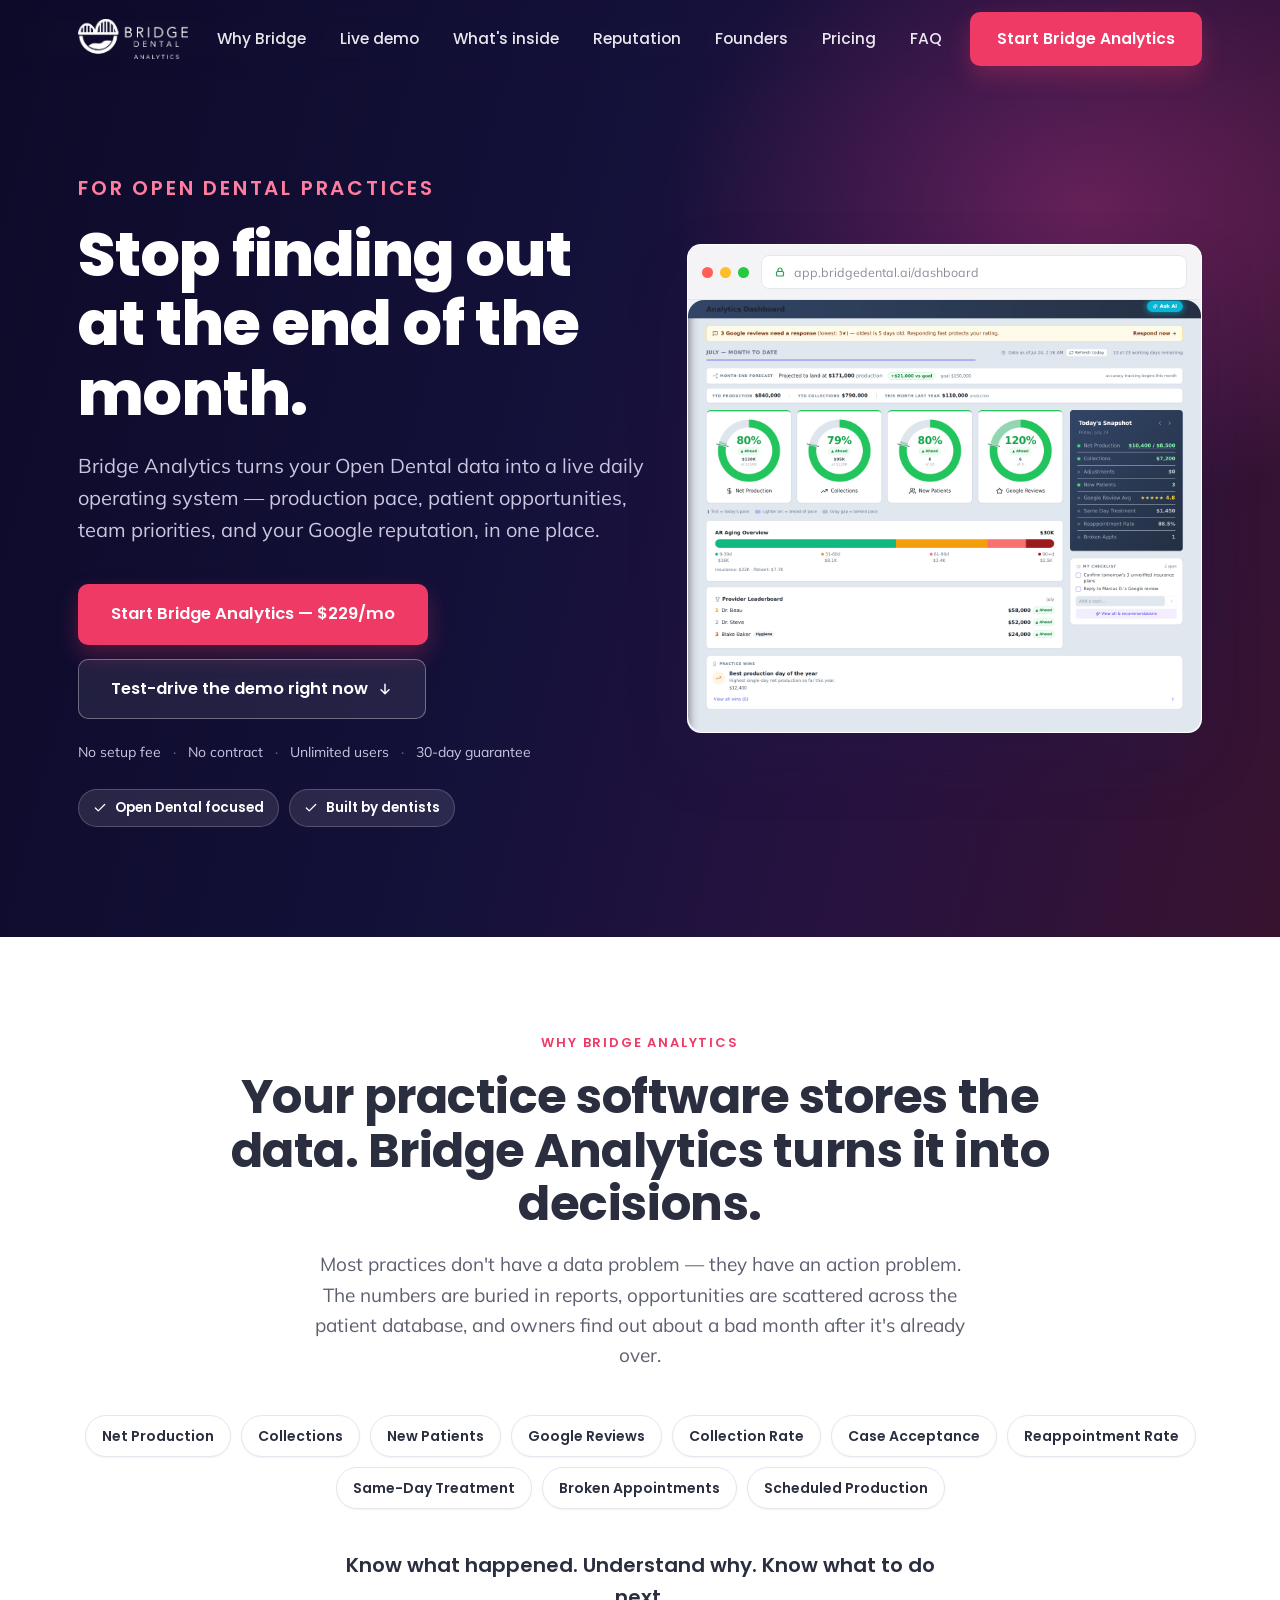
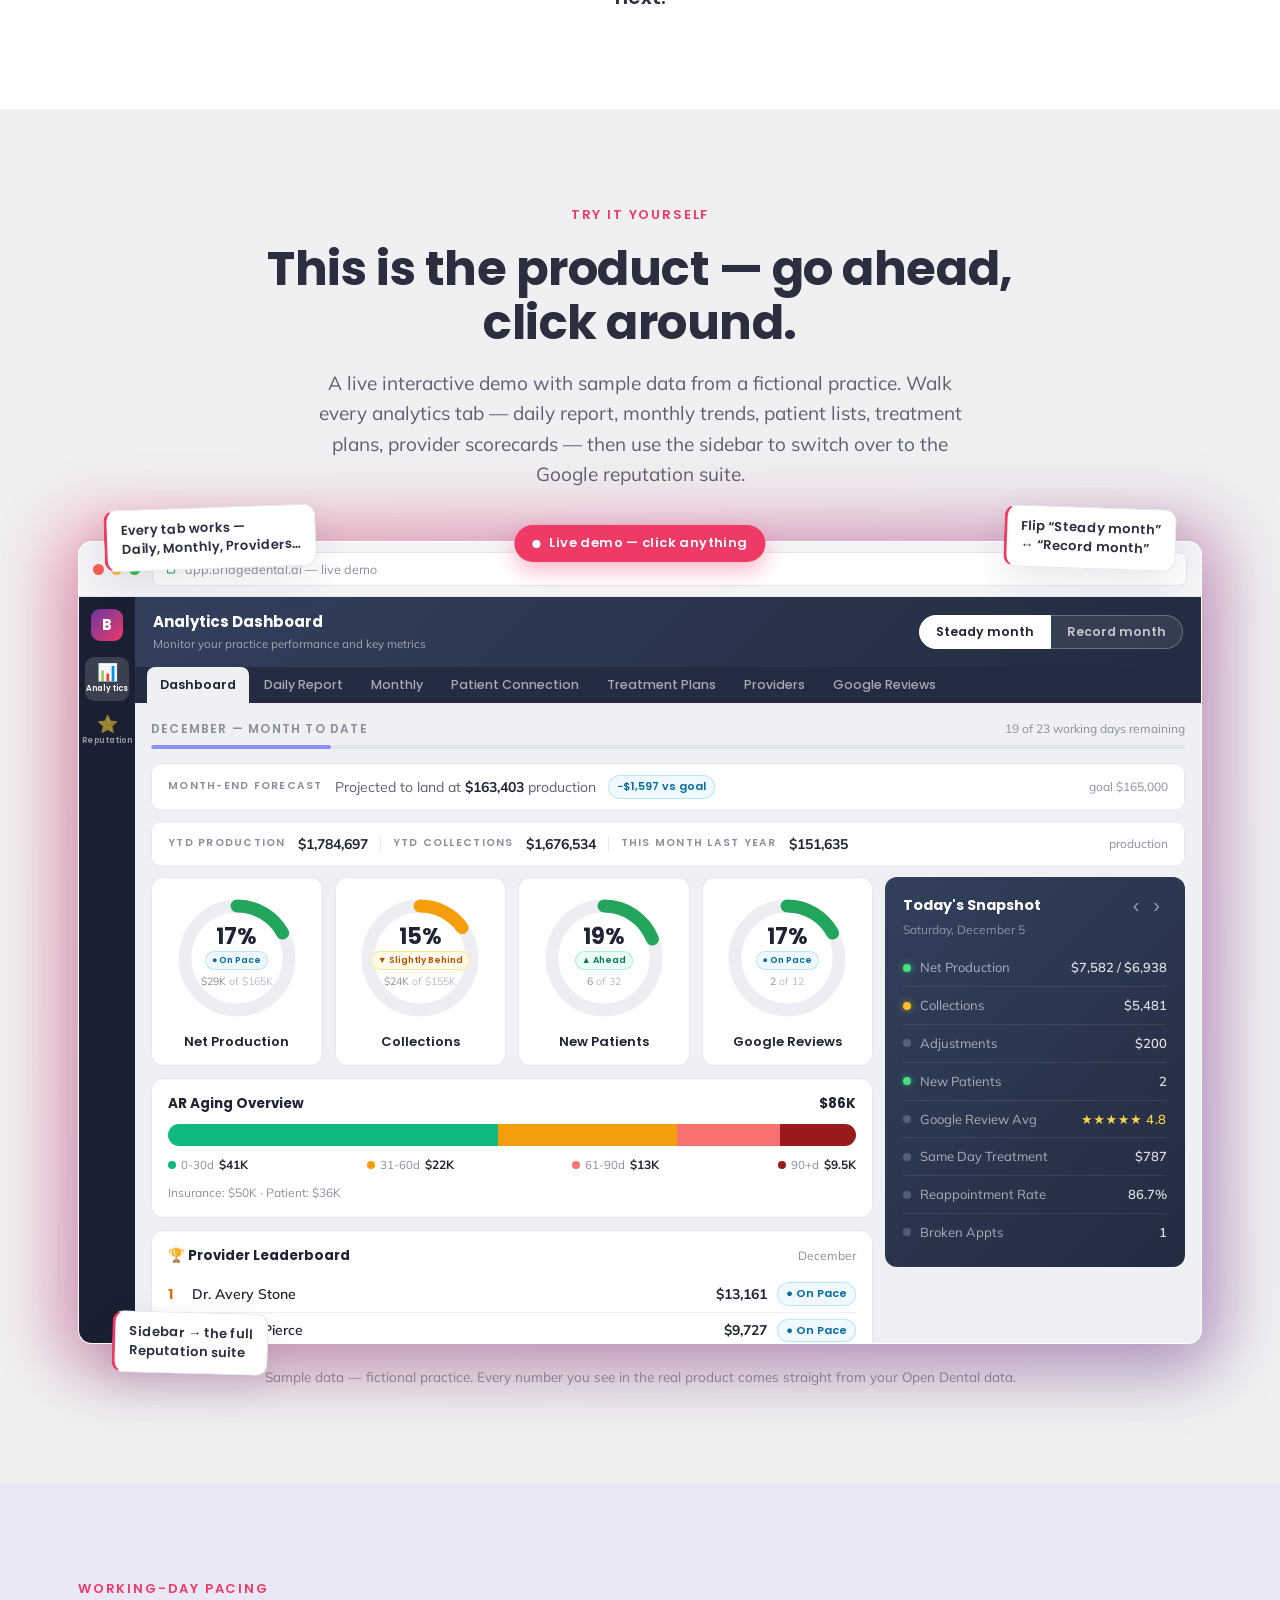
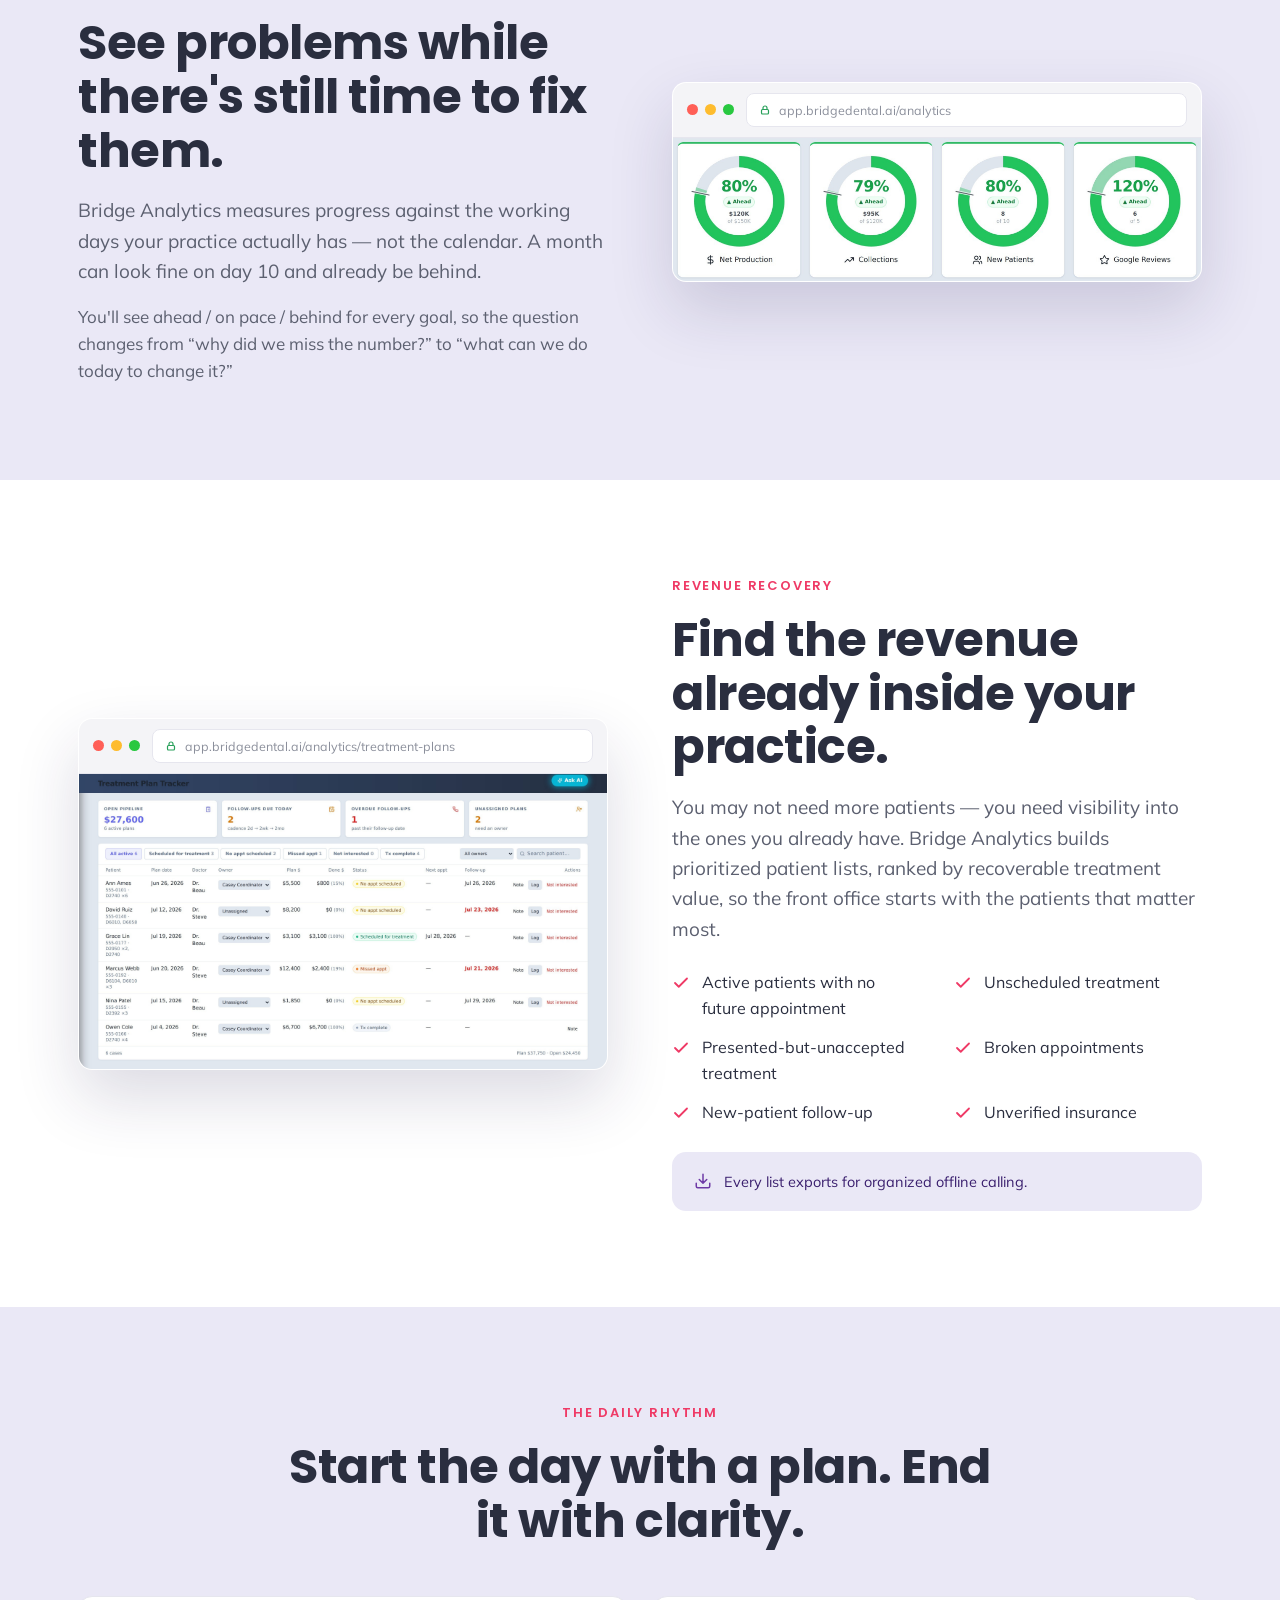
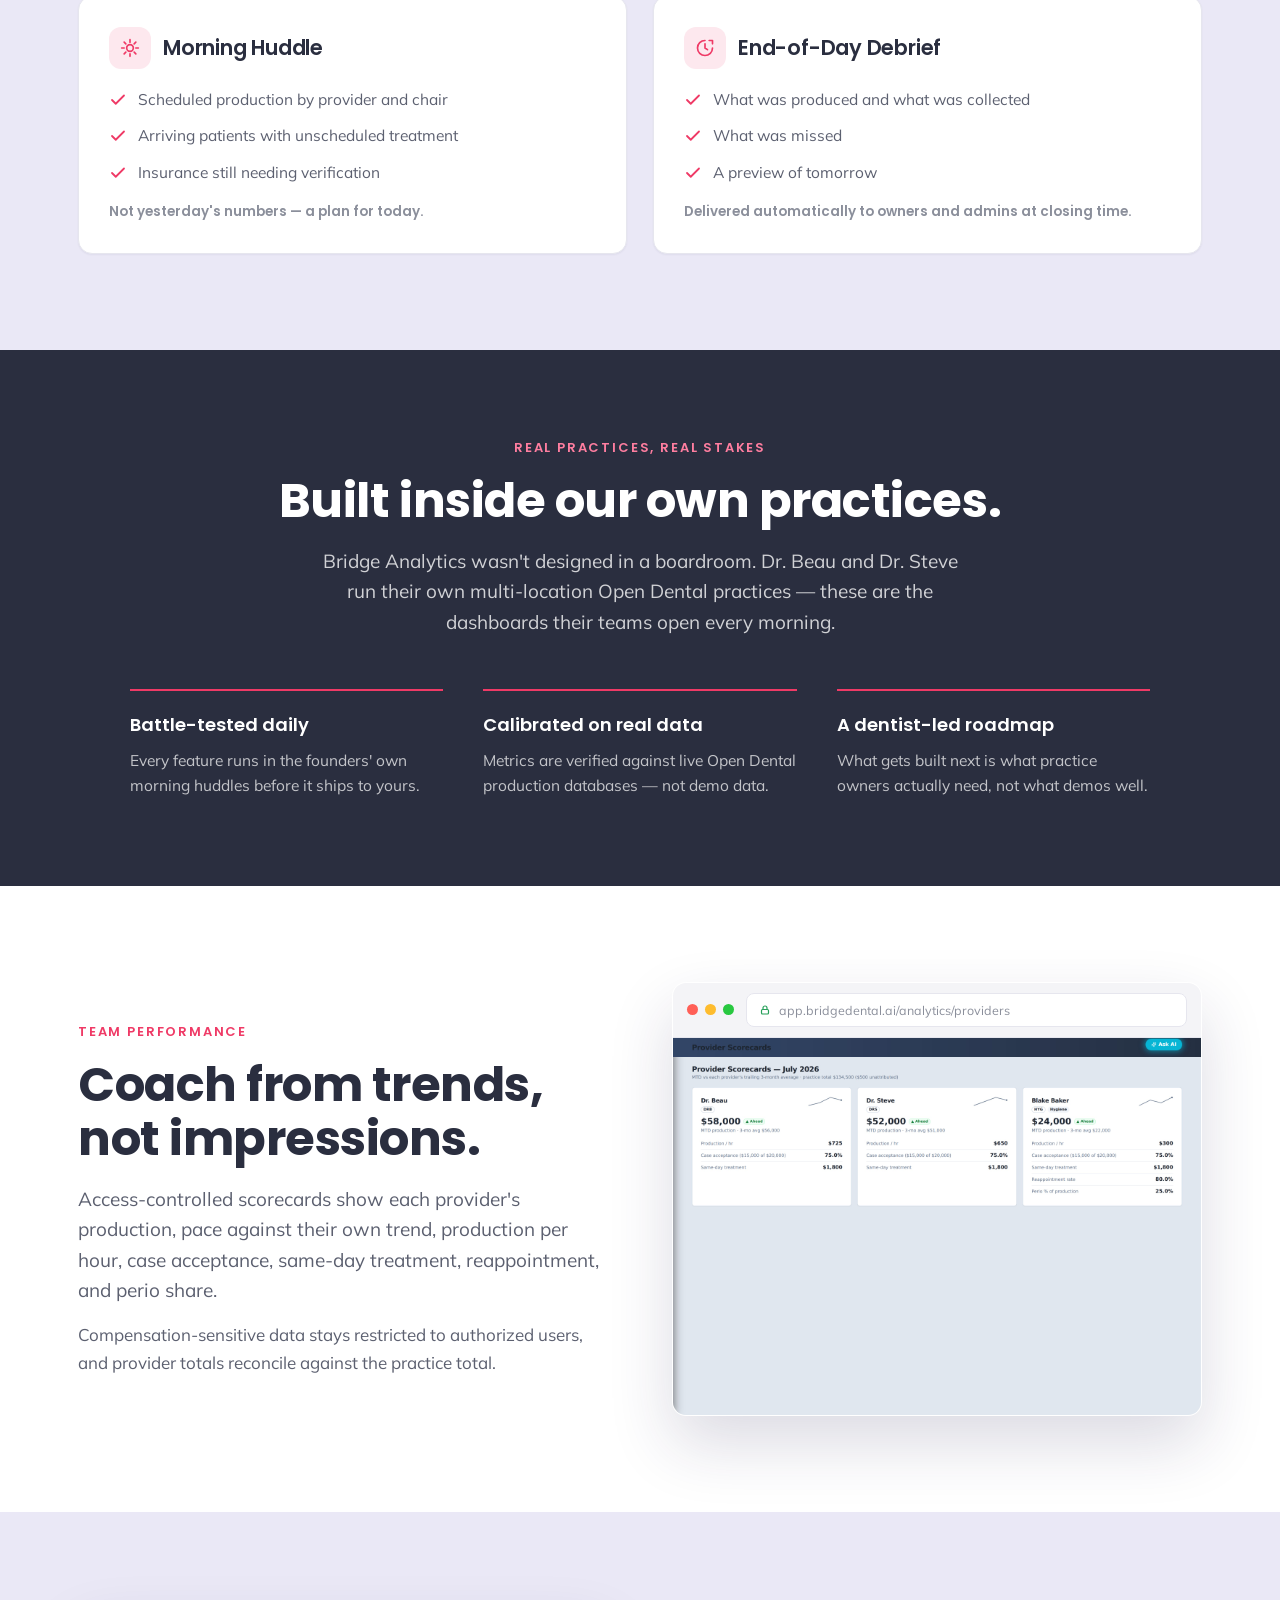
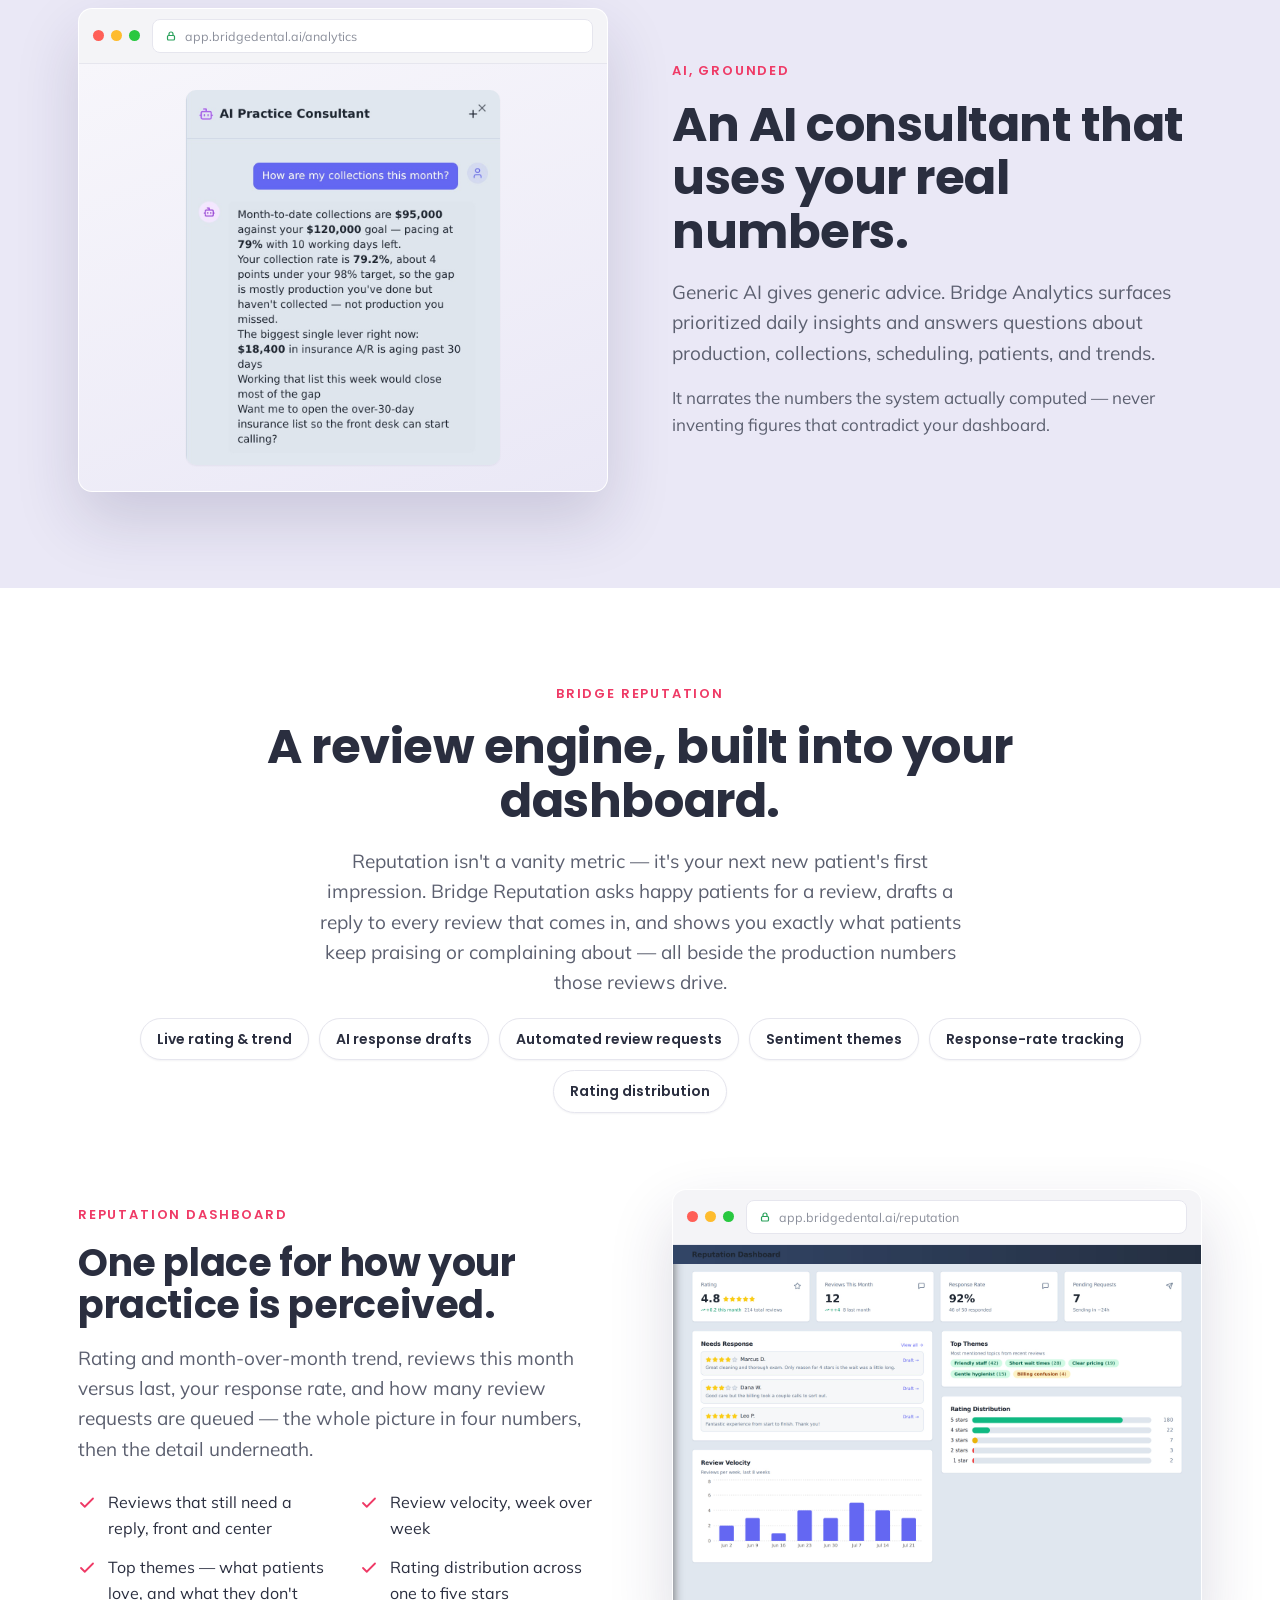
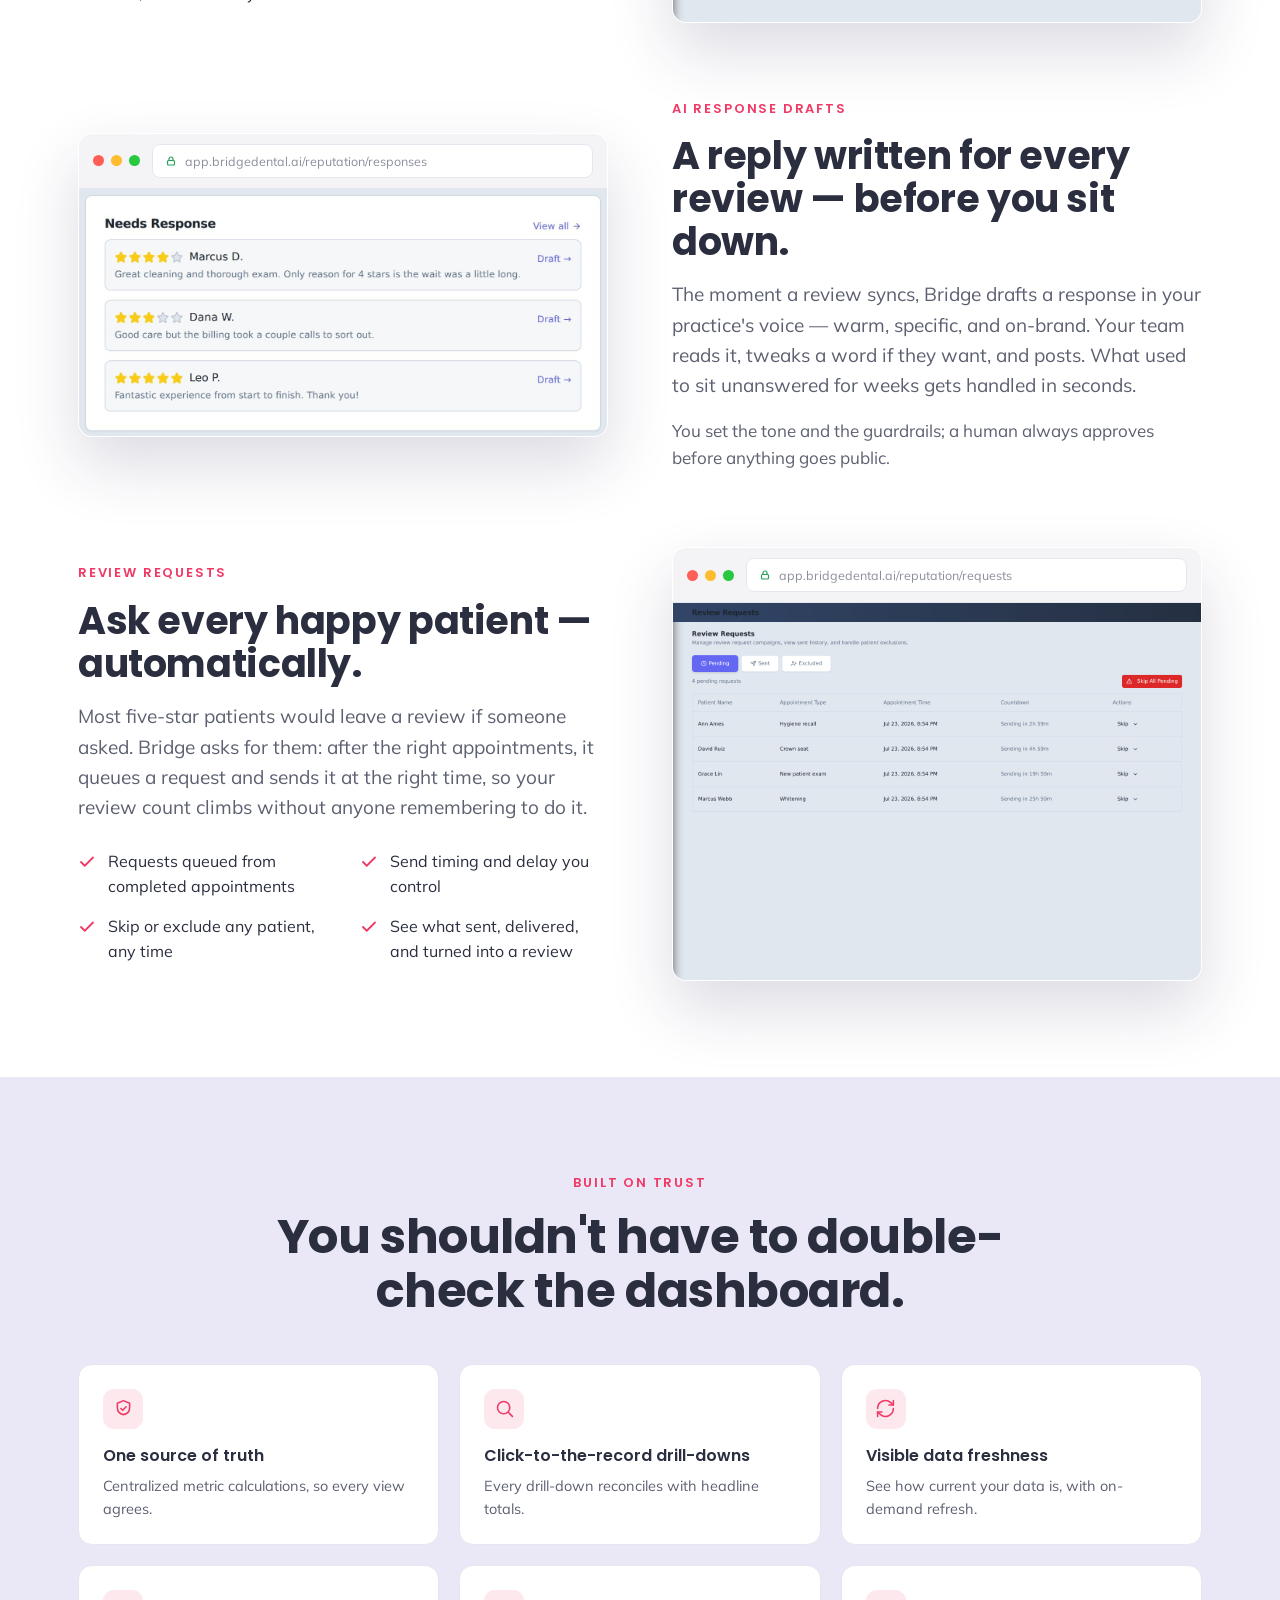
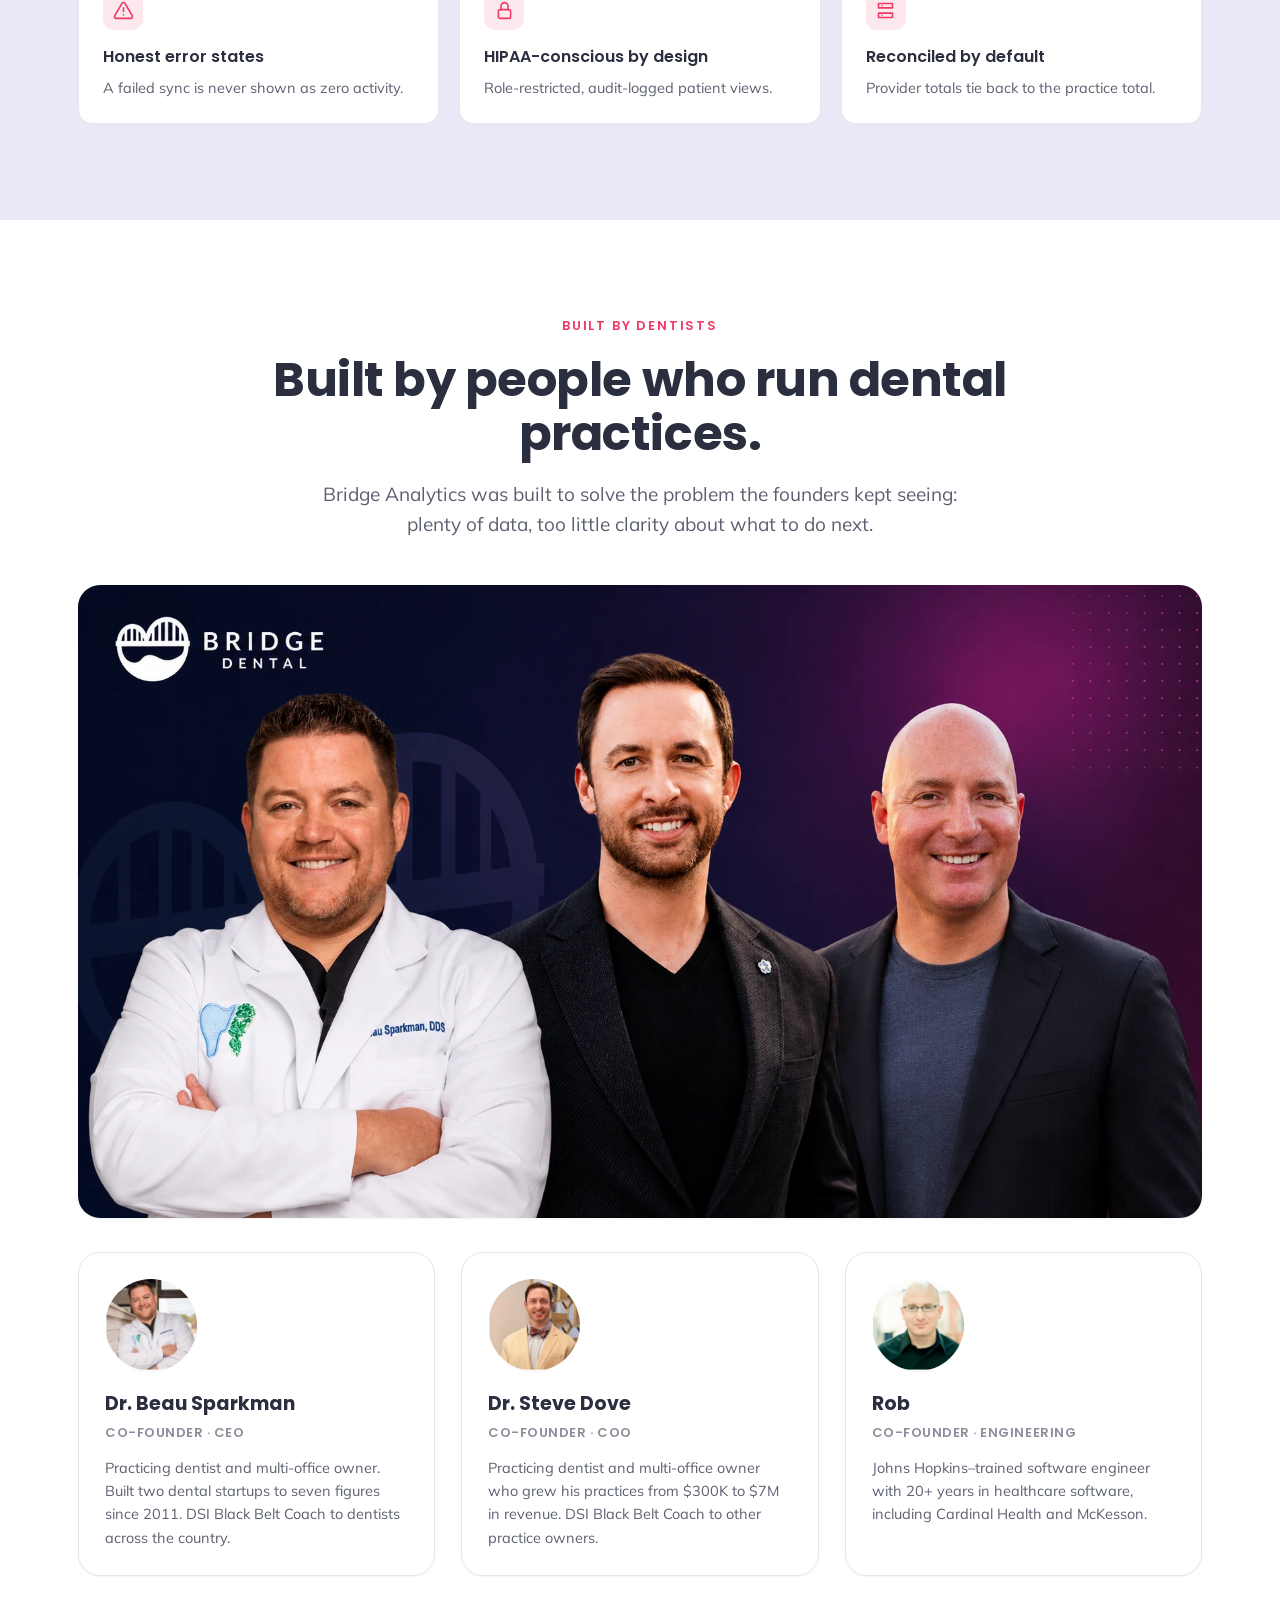
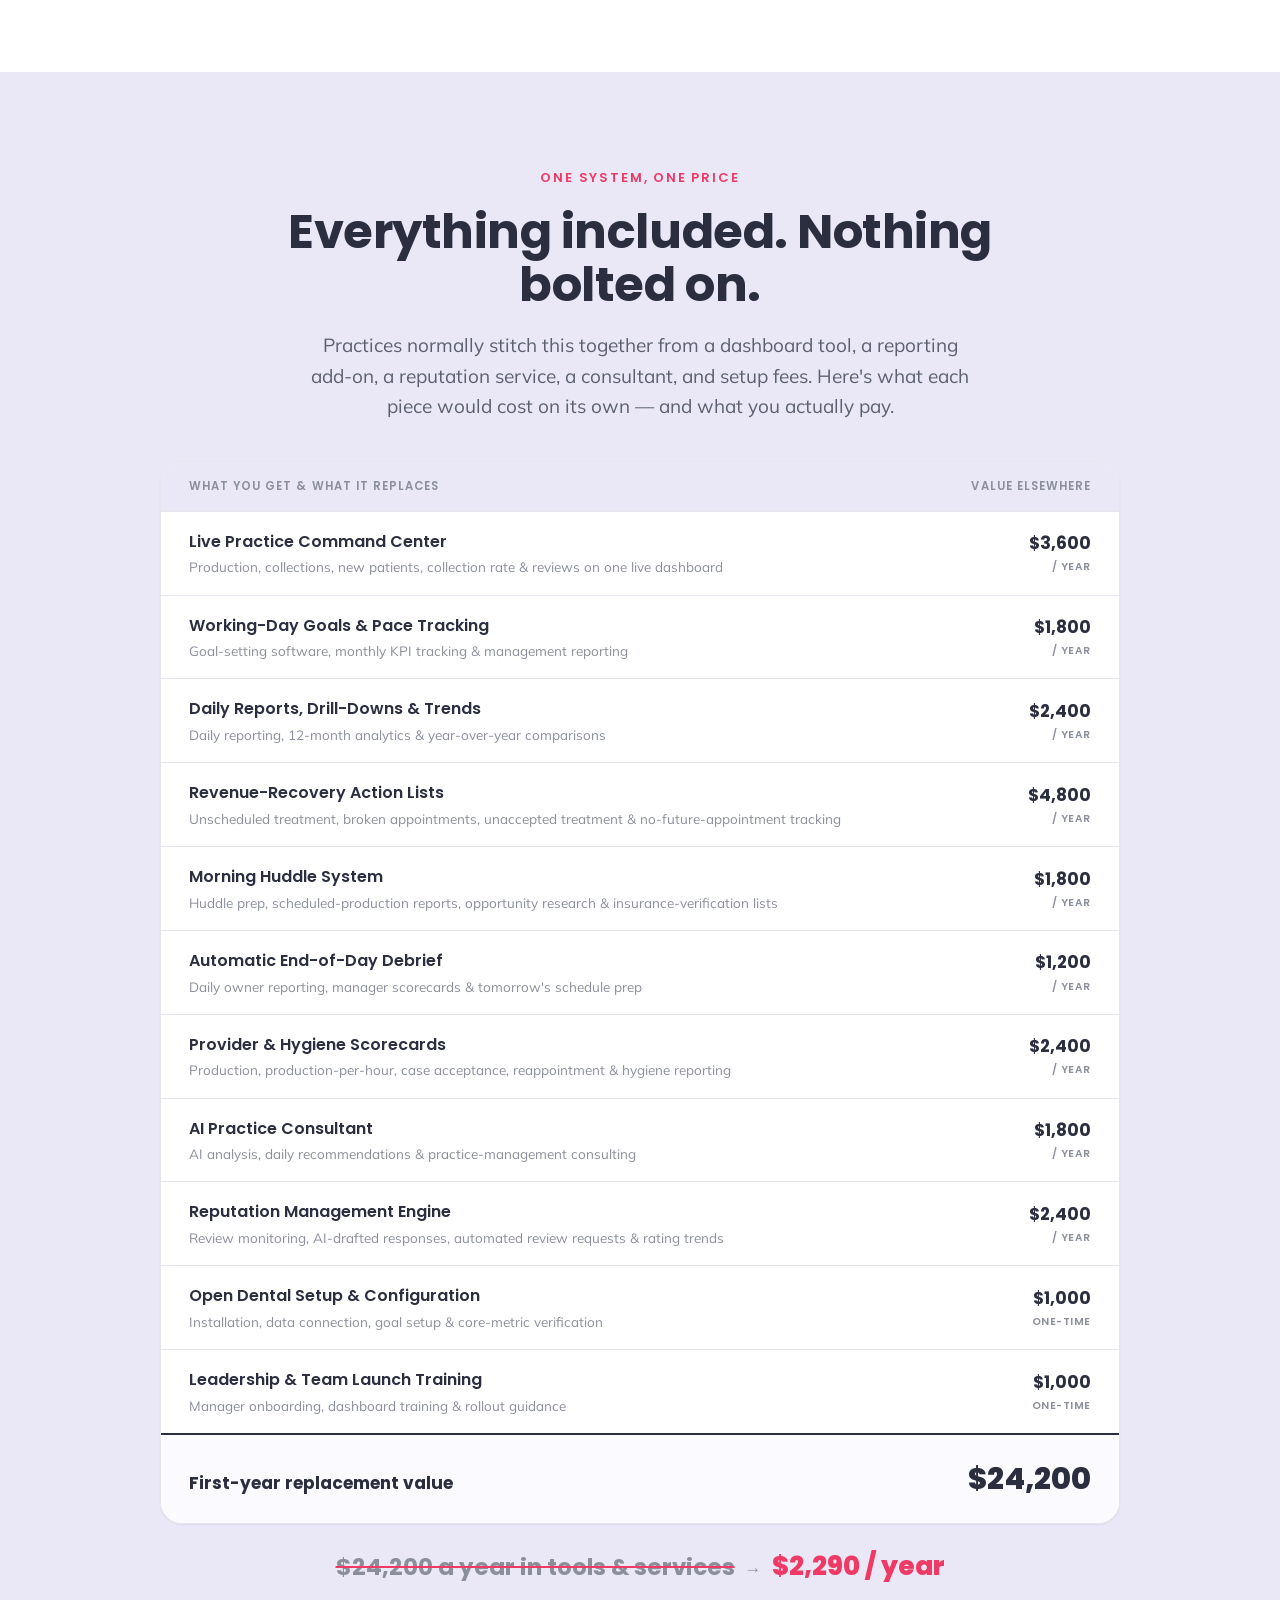
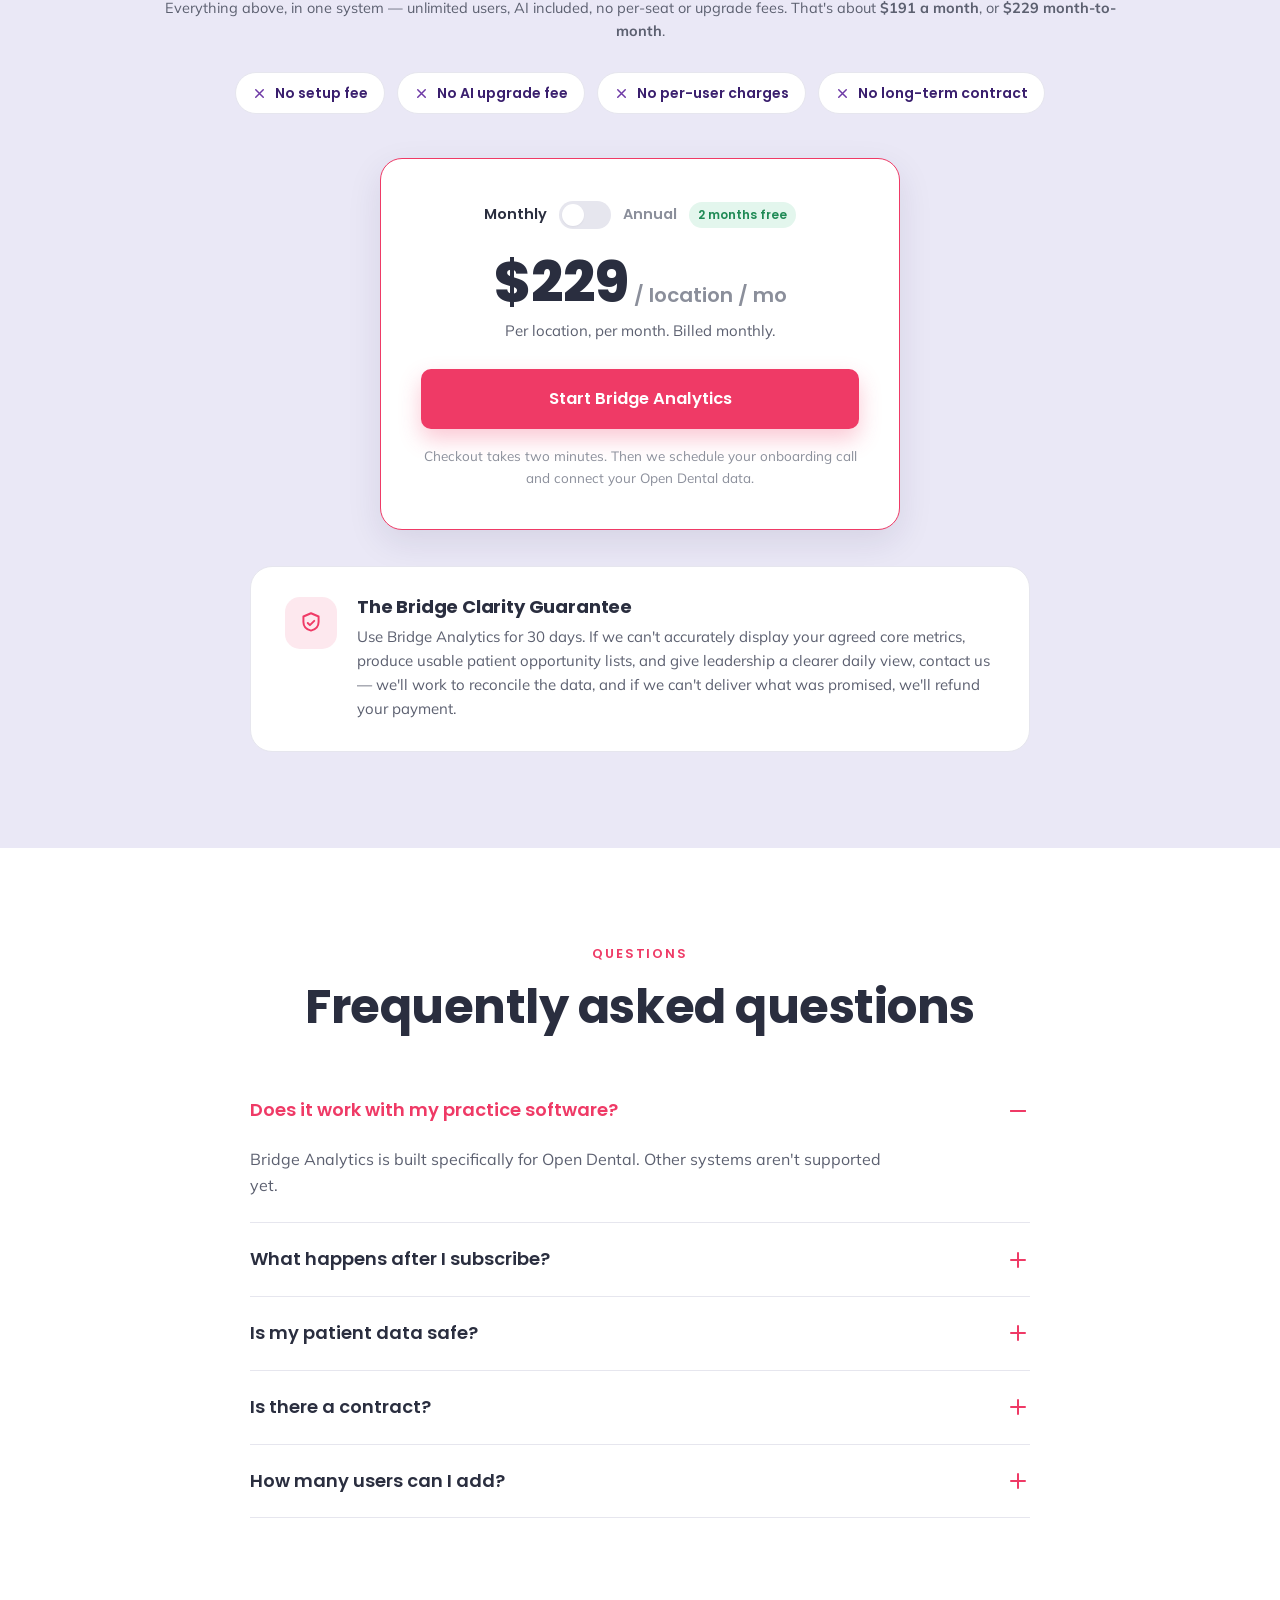
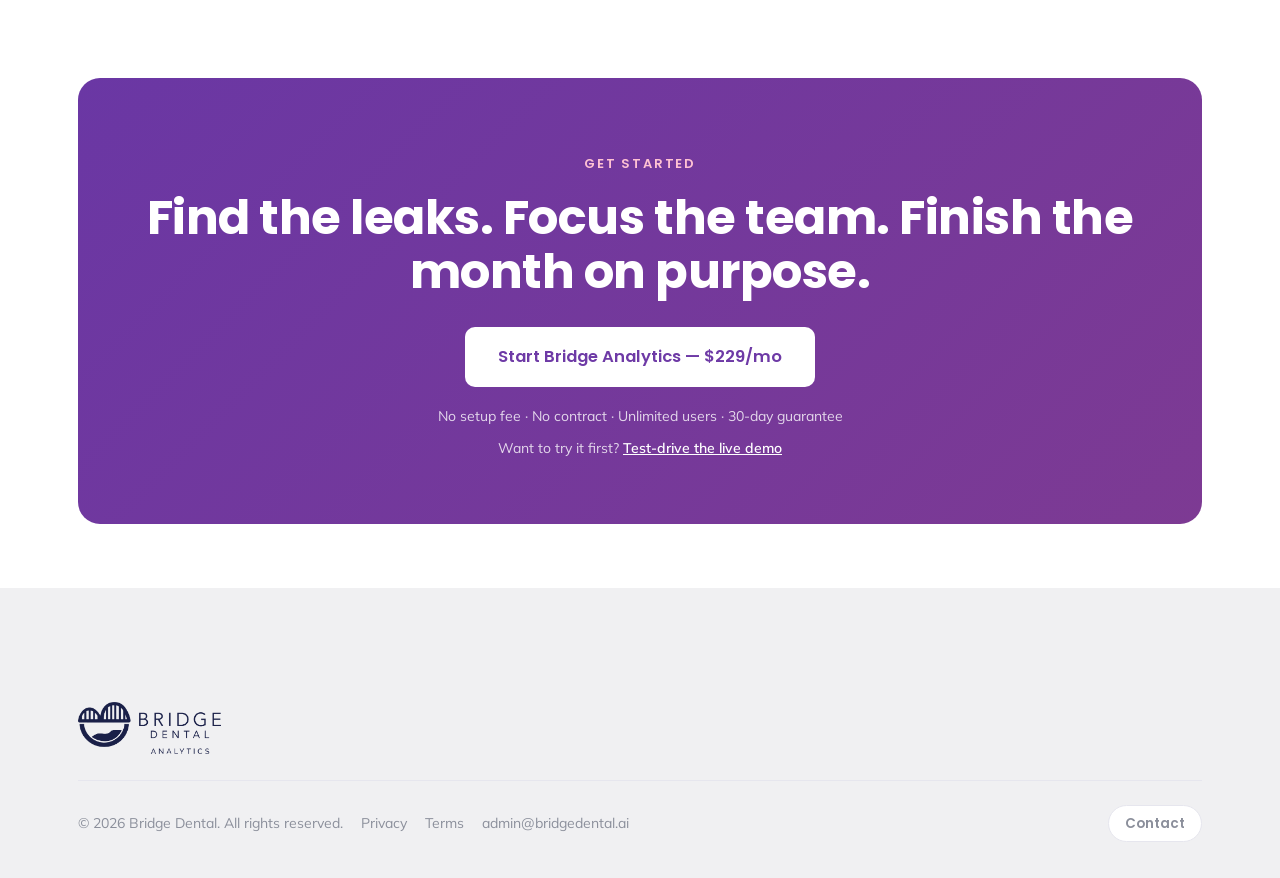
==== dashboard/index.html @ d8a11c9f "feat(analytics): PostHog + Vercel Web Analytics across the site Co-Authored-By: Claude Fable 5 <nore" ====
<!DOCTYPE html>
<html lang="en">
<head>
<meta charset="UTF-8" />
<meta name="viewport" content="width=device-width, initial-scale=1" />
<title>Bridge Analytics — Dental Practice Analytics & Reputation Software for Open Dental</title>
<meta name="description" content="Bridge Analytics turns your Open Dental data into a live daily operating system — production pace, patient opportunities, team priorities, and your Google reputation, in one place. $229 per location, per month." />
<link rel="canonical" href="https://bridgedental.ai/dashboard/" />
<meta property="og:type" content="website" />
<meta property="og:site_name" content="Bridge Dental" />
<meta property="og:url" content="https://bridgedental.ai/dashboard/" />
<meta property="og:title" content="Bridge Analytics — Dental Practice Analytics & Reputation Software for Open Dental" />
<meta property="og:description" content="Bridge Analytics turns your Open Dental data into a live daily operating system — production pace, patient opportunities, team priorities, and your Google reputation, in one place. $229 per location, per month." />
<meta property="og:image" content="https://bridgedental.ai/assets/og/og-analytics.jpg" />
<meta property="og:image:width" content="1200" />
<meta property="og:image:height" content="630" />
<meta property="og:locale" content="en_US" />
<meta name="twitter:card" content="summary_large_image" />
<meta name="twitter:title" content="Bridge Analytics — Dental Practice Analytics & Reputation Software for Open Dental" />
<meta name="twitter:description" content="Bridge Analytics turns your Open Dental data into a live daily operating system — production pace, patient opportunities, team priorities, and your Google reputation, in one place. $229 per location, per month." />
<meta name="twitter:image" content="https://bridgedental.ai/assets/og/og-analytics.jpg" />
<meta name="theme-color" content="#0d1340" />
<link rel="icon" type="image/png" sizes="48x48" href="../assets/favicon-48.png?v=20260724" />
<link rel="icon" type="image/png" sizes="512x512" href="../assets/favicon-512.png?v=20260724" />
<link rel="apple-touch-icon" href="../assets/apple-touch-icon.png?v=20260724" />
<link rel="preconnect" href="https://fonts.googleapis.com" />
<link rel="preconnect" href="https://fonts.gstatic.com" crossorigin />
<link rel="stylesheet" href="../assets/styles.css?v=20260724" />
<style>
/* Page styles inlined: this page must render correctly even if a
   separate stylesheet request fails or serves a stale version. */
/* =========================================================
   Bridge Analytics — landing page additions
   Layers on top of ../assets/styles.css (brand tokens).
   Only NEW components live here; base brand is reused.
   ========================================================= */

/* ---------- product label beside the logo ---------- */
.brandlock { display: flex; align-items: center; gap: 14px; }
.nav__product {
  font-family: 'Poppins', sans-serif; font-weight: 600; font-size: 12.5px;
  letter-spacing: .24em; text-transform: uppercase; color: var(--ink);
  padding-left: 14px; border-left: 1px solid var(--line);
}
.nav--on-dark .nav__product { color: rgba(255,255,255,.82); border-left-color: rgba(255,255,255,.26); }
/* full Bridge Dental Analytics lockup in the nav/footer (replaces mark + text) */
.nav__logo--lockup img { height: 40px; width: auto; display: block; }
.footer__logo--lockup { margin: 44px 0 26px; }
.footer__logo--lockup img { height: 52px; width: auto; display: block; }
@media (max-width: 560px) { .nav__logo--lockup img { height: 34px; } }

/* ---------- hero trust line ---------- */
.trustline {
  margin-top: 22px; font-size: 14px; color: var(--on-dark-soft);
  display: flex; flex-wrap: wrap; gap: 6px 12px; align-items: center;
}
.trustline span { display: inline-flex; align-items: center; gap: 7px; }
.trustline .sep { opacity: .5; }

/* ---------- placeholder screenshot frame ---------- */
.shot {
  aspect-ratio: 16 / 10; position: relative;
  background:
    radial-gradient(120% 120% at 50% 0%, rgba(239,58,102,.05), transparent 60%),
    linear-gradient(160deg, #f7f6fb 0%, #eae8f6 100%);
  display: grid; place-items: center; text-align: center;
}
.shot__inner { display: flex; flex-direction: column; align-items: center; gap: 12px; padding: 32px; max-width: 82%; }
.shot__icon {
  width: 64px; height: 64px; border-radius: 18px; display: grid; place-items: center;
  background: #fff; color: var(--rose); border: 1px solid var(--line); box-shadow: var(--shadow-sm);
}
.shot__icon svg { width: 30px; height: 30px; }
.shot b { font-family: 'Poppins', sans-serif; font-weight: 600; color: var(--ink); font-size: 17px; }
.shot span { font-size: 13.5px; color: var(--muted); }
.shot__tag {
  position: absolute; top: 14px; right: 14px; font-family: 'Poppins', sans-serif;
  font-weight: 600; font-size: 11px; letter-spacing: .05em; text-transform: uppercase;
  color: var(--muted); background: #fff; border: 1px solid var(--line);
  padding: 4px 10px; border-radius: 999px;
}

/* ---------- real product screenshot inside the browser frame ----------
   Rendered as a plain natural-ratio image (no fixed box, no object-fit): the
   picture keeps its own proportions and can never be stretched, even if this
   stylesheet is cached or only partially applied. */
.shot--img, .shot--auto, .shot--contain {
  aspect-ratio: auto; background: #eef1f6; display: block; overflow: hidden;
}
.shot--img .shot__img, .shot--auto .shot__img, .shot--contain .shot__img {
  position: static; inset: auto;
  width: 100%; height: auto; max-width: 100%;
  object-fit: unset; display: block;
}
/* portrait panels (e.g. the AI chat) sit centered at a comfortable size */
.shot--contain { background: linear-gradient(160deg, #f7f6fb 0%, #eae8f6 100%); display: grid; place-items: center; padding: 26px; }
.shot--contain .shot__img { width: auto; max-width: 66%; max-height: 460px; border-radius: 10px; box-shadow: var(--shadow-sm); }
@media (max-width: 720px) { .shot--contain .shot__img { max-width: 82%; } }

/* ---------- "built inside our own practices" proof band ---------- */
.proof-band { background: var(--ink); padding: 88px 0; }
.proof-grid { display: grid; grid-template-columns: repeat(3, 1fr); gap: 40px; max-width: 1020px; margin: 52px auto 0; }
.proof-item { border-top: 2px solid var(--rose); padding-top: 20px; }
.proof-item b { font-family: 'Poppins', sans-serif; font-weight: 600; font-size: 18px; color: #fff; display: block; margin-bottom: 8px; }
.proof-item p { font-size: 15.5px; line-height: 1.6; color: rgba(255,255,255,.72); }
@media (max-width: 860px) {
  .proof-band { padding: 64px 0; }
  .proof-grid { grid-template-columns: 1fr; gap: 28px; margin-top: 40px; }
}

/* footer link is text here, not a 34px social icon square */
.footer .footer__social a {
  width: auto; height: auto; padding: 7px 16px; border-radius: 999px;
  font-family: 'Poppins', sans-serif; font-weight: 600; font-size: 13.5px;
}

/* ---------- reputation section ---------- */
.rep-feats { display: flex; flex-wrap: wrap; gap: 10px; justify-content: center; margin-bottom: 8px; }
.rep-block { margin-top: 76px; }
@media (max-width: 860px) { .rep-block { margin-top: 52px; } }

/* Grid/flex children may not shrink below content size by default; without
   this the nowrap browser-frame address bars force the whole column past the
   viewport on phones (horizontal scroll) instead of ellipsizing. */
.split > *, .hero__grid > *, .split__media, .browser { min-width: 0; }

@media (max-width: 480px) {
  /* the long CTA labels are wider than the band's padded interior */
  .cta-band { padding: 48px 22px; }
  .cta-band .btn, .hero__cta .btn { white-space: normal; }
}

/* ---------- metric chip row ---------- */
.metricchips { display: flex; flex-wrap: wrap; gap: 10px; justify-content: center; }
.mchip {
  font-family: 'Poppins', sans-serif; font-weight: 600; font-size: 14px; color: var(--ink);
  background: #fff; border: 1px solid var(--line); border-radius: 999px; padding: 9px 16px;
  box-shadow: var(--shadow-sm);
}

/* ---------- generic two-column grid ---------- */
.grid-2 { display: grid; grid-template-columns: 1fr 1fr; gap: 26px; }

/* ---------- daily-rhythm cards ---------- */
.rhythm-card { display: flex; flex-direction: column; gap: 14px; }
.rhythm-card .tophead { display: flex; align-items: center; gap: 12px; }
.rhythm-card ul { display: flex; flex-direction: column; gap: 12px; margin-top: 4px; }
.rhythm-card li { display: flex; gap: 11px; align-items: flex-start; font-size: 15.5px; color: var(--ink-soft); }
.rhythm-card li svg { flex: none; color: var(--rose); margin-top: 4px; }
.rhythm-card .kicker { font-family: 'Poppins', sans-serif; font-weight: 600; font-size: 13.5px; color: var(--muted); margin-top: 2px; }

/* ---------- recovery list ---------- */
.recovery-list { display: grid; grid-template-columns: 1fr 1fr; gap: 14px 34px; margin-top: 26px; }
.recovery-list li { display: flex; gap: 12px; align-items: flex-start; font-size: 16px; color: var(--ink); }
.recovery-list li svg { flex: none; color: var(--rose); margin-top: 4px; }

/* ---------- trust grid ---------- */
.trust-grid { display: grid; grid-template-columns: repeat(3, 1fr); gap: 20px; }
.trust-item { background: #fff; border: 1px solid var(--line); border-radius: var(--radius); padding: 24px; }
.trust-item .ti-icon { width: 40px; height: 40px; border-radius: 11px; background: var(--rose-tint); color: var(--rose); display: grid; place-items: center; margin-bottom: 14px; }
.trust-item .ti-icon svg { width: 21px; height: 21px; }
.trust-item b { font-family: 'Poppins', sans-serif; font-weight: 600; color: var(--ink); font-size: 16px; display: block; margin-bottom: 6px; }
.trust-item p { font-size: 14.5px; color: var(--ink-soft); }

/* ---------- founders ---------- */
.founders-photo {
  display: block; width: 100%; height: auto; border-radius: var(--radius-lg);
  box-shadow: var(--shadow-md, var(--shadow-sm)); margin-bottom: 34px;
}
.founder-grid { display: grid; grid-template-columns: repeat(3, 1fr); gap: 26px; }
.founder-card { background: #fff; border: 1px solid var(--line); border-radius: var(--radius-lg); padding: 26px; box-shadow: var(--shadow-sm); }
.founder-card img { width: 92px; height: 92px; border-radius: 50%; object-fit: cover; margin-bottom: 18px; box-shadow: var(--shadow-sm); }
.founder-card .fname { font-family: 'Poppins', sans-serif; font-weight: 700; color: var(--ink); font-size: 19px; }
.founder-card .frole { font-family: 'Poppins', sans-serif; font-weight: 600; font-size: 13px; letter-spacing: .04em; text-transform: uppercase; color: var(--muted); margin: 4px 0 12px; }
.founder-card p { font-size: 14.5px; color: var(--ink-soft); }

/* ---------- included checklist (two columns) ---------- */
.incl-grid { display: grid; grid-template-columns: 1fr 1fr; gap: 13px 34px; margin: 30px 0 0; }
.incl-grid li { display: flex; gap: 12px; align-items: flex-start; font-size: 16px; color: var(--ink); }
.incl-grid li svg { flex: none; color: #1f8a55; margin-top: 4px; }

/* ---------- value stack ---------- */
.vstack { max-width: 960px; margin: 40px auto 0; background: #fff; border: 1px solid var(--line); border-radius: var(--radius-lg); box-shadow: var(--shadow-sm); overflow: hidden; }
.vstack__head { display: grid; grid-template-columns: 1fr 132px; gap: 24px; padding: 15px 28px; background: var(--lavender, #f2f0fb); font-family: 'Poppins', sans-serif; font-weight: 600; font-size: 11.5px; letter-spacing: .09em; text-transform: uppercase; color: var(--muted); }
.vstack__head .h-val { text-align: right; }
.vstack__row { display: grid; grid-template-columns: 1fr 132px; gap: 24px; align-items: center; padding: 17px 28px; border-top: 1px solid var(--line); }
.vstack__row .w b { font-family: 'Poppins', sans-serif; font-weight: 600; font-size: 16px; color: var(--ink); display: block; }
.vstack__row .w span { font-size: 13.5px; color: var(--muted); display: block; margin-top: 3px; line-height: 1.5; }
.vstack__row .v { text-align: right; font-family: 'Poppins', sans-serif; font-weight: 700; font-size: 17px; color: var(--ink); font-variant-numeric: tabular-nums; }
.vstack__row .v small { display: block; font-weight: 600; font-size: 10.5px; color: var(--muted); text-transform: uppercase; letter-spacing: .05em; margin-top: 2px; }
.vstack__total { display: grid; grid-template-columns: 1fr auto; gap: 24px; align-items: baseline; padding: 20px 28px; border-top: 2px solid var(--ink); background: #fafaff; }
.vstack__total b { font-family: 'Poppins', sans-serif; font-weight: 700; font-size: 17px; color: var(--ink); }
.vstack__total .grand { font-family: 'Poppins', sans-serif; font-weight: 800; font-size: 30px; color: var(--ink); font-variant-numeric: tabular-nums; }
/* price reveal under the stack */
.vreveal { max-width: 960px; margin: 22px auto 0; text-align: center; font-family: 'Poppins', sans-serif; }
.vreveal .strike { font-weight: 700; font-size: clamp(19px, 2.4vw, 23px); color: var(--muted); text-decoration: line-through; text-decoration-color: var(--rose); text-decoration-thickness: 2px; }
.vreveal .arrow { color: var(--muted); margin: 0 10px; font-weight: 700; }
.vreveal .now { font-weight: 800; font-size: clamp(21px, 2.8vw, 26px); color: var(--rose); }
.vreveal p { font-family: 'Mulish', sans-serif; font-size: 14.5px; color: var(--ink-soft); margin-top: 8px; }
@media (max-width: 560px) {
  .vstack__head, .vstack__row { grid-template-columns: 1fr 92px; gap: 14px; padding-left: 18px; padding-right: 18px; }
  .vstack__total { padding-left: 18px; padding-right: 18px; }
}

/* ---------- "what you won't pay for" strip ---------- */
.wontpay { display: flex; flex-wrap: wrap; gap: 10px 12px; margin-top: 30px; justify-content: center; }
.wontpay span {
  font-family: 'Poppins', sans-serif; font-weight: 600; font-size: 14px; color: var(--indigo);
  background: #fff; border: 1px solid var(--line); border-radius: 999px; padding: 9px 16px;
  display: inline-flex; align-items: center; gap: 8px;
}
.wontpay svg { color: var(--purple); flex: none; }

/* ---------- pricing card (single, centered) ---------- */
.pricecard {
  background: #fff; border: 1px solid var(--rose); border-radius: var(--radius-lg);
  padding: 40px; box-shadow: var(--shadow); max-width: 520px; margin-inline: auto; text-align: center;
}
.pricecard .amt { font-family: 'Poppins', sans-serif; font-weight: 800; font-size: 56px; color: var(--ink); line-height: 1; }
.pricecard .amt small { font-size: 20px; font-weight: 600; color: var(--muted); }
.pricecard .per { font-size: 15px; color: var(--ink-soft); margin-top: 8px; }
.pricecard .annual { font-size: 15px; color: var(--ink-soft); margin-top: 6px; }
.pricecard .annual b { color: var(--ink); font-family: 'Poppins', sans-serif; }
.pricecard .btn { width: 100%; justify-content: center; margin-top: 26px; }
.pricecard .under { font-size: 13.5px; color: var(--muted); margin-top: 16px; }

/* billing toggle */
.billing { display: inline-flex; align-items: center; gap: 12px; margin-bottom: 26px; font-family: 'Poppins', sans-serif; font-weight: 600; font-size: 14.5px; color: var(--muted); }
.billing .on { color: var(--ink); }
.billing .save { font-size: 12px; color: #1f8a55; background: #e3f6ed; padding: 3px 9px; border-radius: 999px; }
/* self-contained switch (decoupled from site.js's global .switch handler) */
.abswitch { width: 52px; height: 28px; border-radius: 999px; background: var(--line); border: 0; position: relative; cursor: pointer; transition: .2s; flex: none; }
.abswitch[aria-checked="true"] { background: var(--rose); }
.abswitch::after { content: ''; position: absolute; top: 3px; left: 3px; width: 22px; height: 22px; border-radius: 50%; background: #fff; transition: .2s; box-shadow: var(--shadow-sm); }
.abswitch[aria-checked="true"]::after { transform: translateX(24px); }

/* ---------- guarantee callout ---------- */
.guarantee {
  max-width: 780px; margin: 36px auto 0; background: #fff; border: 1px solid var(--line);
  border-radius: var(--radius-lg); padding: 30px 34px; display: flex; gap: 20px; align-items: flex-start;
}
.guarantee .g-icon { flex: none; width: 52px; height: 52px; border-radius: 15px; background: var(--rose-tint); color: var(--rose); display: grid; place-items: center; }
.guarantee .g-icon svg { width: 26px; height: 26px; }
.guarantee h4 { font-family: 'Poppins', sans-serif; font-weight: 700; font-size: 18px; color: var(--ink); margin-bottom: 8px; }
.guarantee p { font-size: 15px; color: var(--ink-soft); }

/* ---------- FAQ accordion ---------- */
.faq { max-width: 780px; margin-inline: auto; }
.faq details { border-bottom: 1px solid var(--line); }
.faq summary {
  list-style: none; cursor: pointer; padding: 22px 0; display: flex; align-items: center;
  justify-content: space-between; gap: 20px; font-family: 'Poppins', sans-serif;
  font-weight: 600; font-size: 18px; color: var(--ink);
}
.faq summary::-webkit-details-marker { display: none; }
.faq summary .plus { flex: none; width: 24px; height: 24px; position: relative; transition: transform .2s var(--ease); color: var(--rose); }
.faq summary .plus::before, .faq summary .plus::after { content: ''; position: absolute; background: currentColor; border-radius: 2px; }
.faq summary .plus::before { top: 11px; left: 4px; width: 16px; height: 2px; }
.faq summary .plus::after { left: 11px; top: 4px; width: 2px; height: 16px; transition: transform .2s var(--ease); }
.faq details[open] summary .plus::after { transform: rotate(90deg); }
.faq details[open] summary { color: var(--rose); }
.faq .faq__a { padding: 0 0 24px; font-size: 16px; color: var(--ink-soft); max-width: 64ch; }

/* ---------- section eyebrow centered helper already exists ---------- */

/* ---------- responsive ---------- */
@media (max-width: 980px) {
  .grid-2, .trust-grid, .founder-grid, .recovery-list, .incl-grid { grid-template-columns: 1fr; }
}
@media (max-width: 720px) {
  .metricchips { justify-content: flex-start; }
  .nav__product { font-size: 11px; letter-spacing: .18em; padding-left: 10px; }
  .guarantee { flex-direction: column; gap: 14px; }
  .pricecard { padding: 30px 22px; }
  /* the nav CTA is redundant with the large hero CTA and crowds the logo on
     small screens — hide it and keep the logo + burger. */
  .nav__cta .btn { display: none; }
}

/* ---------- demo stage: halo + badge + side notes ---------- */
#demo { scroll-margin-top: 16px; overflow-x: clip; }
@media (prefers-reduced-motion: no-preference) { html { scroll-behavior: smooth; } }
.demo-stage { position: relative; }
.demo-stage::before {
  content: ''; position: absolute; inset: -22px; z-index: 0; border-radius: 34px;
  background: linear-gradient(120deg, #ef3a66, #8a3f9c, #4338ca, #ef3a66);
  background-size: 300% 300%; filter: blur(34px); opacity: .42;
}
@media (prefers-reduced-motion: no-preference) {
  .demo-stage::before { animation: demoHalo 9s ease-in-out infinite; }
  @keyframes demoHalo { 0%,100% { background-position: 0% 50%; opacity:.38; } 50% { background-position: 100% 50%; opacity:.5; } }
}
.demo-stage .browser { position: relative; z-index: 1; }
.demo-badge {
  position: absolute; top: -16px; left: 50%; transform: translateX(-50%); z-index: 3;
  display: inline-flex; align-items: center; gap: 9px; white-space: nowrap;
  font-family: 'Poppins', sans-serif; font-weight: 600; font-size: 13px; letter-spacing: .03em;
  color: #fff; background: var(--rose); border-radius: 999px; padding: 8px 18px;
  box-shadow: 0 8px 22px rgba(239,58,102,.38);
}
.demo-badge i { width: 8px; height: 8px; border-radius: 50%; background: #fff; }
@media (prefers-reduced-motion: no-preference) {
  .demo-badge i { animation: demoPulse 1.6s ease-in-out infinite; }
  @keyframes demoPulse { 0%,100% { opacity: 1; transform: scale(1); } 50% { opacity: .45; transform: scale(.72); } }
}
.demo-note {
  position: absolute; z-index: 3; max-width: 230px;
  font-family: 'Poppins', sans-serif; font-weight: 600; font-size: 13px; line-height: 1.45; color: var(--ink);
  background: #fff; border: 1px solid var(--line); border-left: 3px solid var(--rose);
  border-radius: 12px; padding: 11px 14px; box-shadow: var(--shadow);
  display: none;
}
.demo-note--1 { top: -34px; left: 26px; transform: rotate(-2deg); }
.demo-note--2 { top: -34px; right: 26px; transform: rotate(2deg); }
.demo-note--3 { bottom: -30px; left: 34px; transform: rotate(1.5deg); }
@media (min-width: 1240px) { .demo-note { display: block; } }

/* ---------- section 2b: live demo (rendered by ../assets/demo.js) ----------
   Product-look styling (white cards, green/amber pace colors, dark snapshot)
   inside the site-brand section, namespaced .bad- so nothing leaks. */
.bad { background:#eef0f4; padding:18px; font-size:14px; }
.bad strong { color:#1f2433; font-weight:700; }
.bad__toggle { display:flex; justify-content:flex-end; margin-bottom:14px; }
.bad__toggle button {
  font-family:'Poppins',sans-serif; font-weight:600; font-size:12.5px; cursor:pointer;
  padding:7px 16px; border:1px solid var(--line); background:#fff; color:var(--muted);
  transition: background .15s, color .15s;
}
.bad__toggle button:first-child { border-radius:999px 0 0 999px; }
.bad__toggle button:last-child { border-radius:0 999px 999px 0; border-left:0; }
.bad__toggle button.is-on { background:#1f2433; border-color:#1f2433; color:#fff; }
.bad__bar { margin-bottom:14px; }
.bad__monthline { display:flex; justify-content:space-between; align-items:baseline; gap:10px; flex-wrap:wrap; margin-bottom:7px; }
.bad__monthlabel { font-family:'Poppins',sans-serif; font-weight:600; font-size:12px; letter-spacing:.1em; color:var(--muted); }
.bad__days { font-size:12px; color:var(--muted); font-variant-numeric:tabular-nums; }
.bad__track { height:4px; border-radius:999px; background:#e2e4ec; overflow:hidden; }
.bad__track i { display:block; height:100%; border-radius:999px; background:#8b93f8; transition:width 1s var(--ease); }
.bad-strip {
  display:flex; align-items:center; gap:12px; flex-wrap:wrap;
  background:#fff; border:1px solid var(--line); border-radius:10px;
  padding:11px 16px; margin-bottom:10px; color:var(--ink-soft);
}
.bad-strip strong { font-variant-numeric:tabular-nums; }
.bad-strip__label { font-family:'Poppins',sans-serif; font-weight:600; font-size:10.5px; letter-spacing:.12em; text-transform:uppercase; color:var(--muted); white-space:nowrap; }
.bad-strip__meta { font-size:12px; color:var(--muted); margin-left:auto; }
.bad-strip__sep { width:1px; height:14px; background:var(--line); }
.bad-badge {
  font-family:'Poppins',sans-serif; font-weight:600; font-size:11px;
  padding:3px 9px; border-radius:999px; white-space:nowrap;
}
.bad-badge--up   { background:#ecfdf5; color:#047857; box-shadow:inset 0 0 0 1px #a7f3d0; }
.bad-badge--ok   { background:#f0f9ff; color:#0369a1; box-shadow:inset 0 0 0 1px #bae6fd; }
.bad-badge--warn { background:#fffbeb; color:#b45309; box-shadow:inset 0 0 0 1px #fde68a; }
.bad-badge--down { background:#fef2f2; color:#b91c1c; box-shadow:inset 0 0 0 1px #fecaca; }
.bad__grid { display:grid; grid-template-columns:1fr 300px; gap:12px; align-items:start; }
.bad__main > * + * { margin-top:12px; }
.bad__rings { display:grid; grid-template-columns:repeat(4,1fr); gap:12px; }
.bad-ringcard { background:#fff; border:1px solid var(--line); border-radius:12px; padding:16px 10px 12px; text-align:center; }
.bad-ring { position:relative; width:128px; margin:0 auto; }
.bad-ring svg { display:block; width:100%; height:auto; }
.bad-ring__track { fill:none; stroke:#eceef4; }
.bad-ring__bar { fill:none; stroke-linecap:round; transition:stroke-dashoffset 1.1s var(--ease); }
.bad-ring__bar--up, .bad-ring__bar--ok { stroke:#22a55c; }
.bad-ring__bar--warn { stroke:#f59e0b; }
.bad-ring__bar--down { stroke:#ef4444; }
.bad-ring__center { position:absolute; inset:0; display:flex; flex-direction:column; align-items:center; justify-content:center; gap:3px; }
.bad-ring__pct { font-family:'Poppins',sans-serif; font-size:22px; font-weight:700; color:#1f2433; font-variant-numeric:tabular-nums; line-height:1; }
.bad-ring__center .bad-badge { font-size:9px; padding:2px 7px; }
.bad-ring__sub { font-size:10.5px; color:var(--muted); font-variant-numeric:tabular-nums; }
.bad-ring__sub em { font-style:normal; color:#b6bac6; }
.bad-ringcard__label { margin-top:10px; font-family:'Poppins',sans-serif; font-weight:600; font-size:13px; color:#1f2433; }
.bad-card { background:#fff; border:1px solid var(--line); border-radius:12px; padding:14px 16px; }
.bad-card__head { display:flex; justify-content:space-between; align-items:baseline; gap:10px; margin-bottom:10px; }
.bad-card__head strong { font-family:'Poppins',sans-serif; font-size:13.5px; }
.bad-aging__bar { display:flex; height:22px; border-radius:999px; overflow:hidden; }
.bad-aging__bar i { display:block; height:100%; }
.bad-aging__legend { display:flex; justify-content:space-between; gap:8px; flex-wrap:wrap; margin-top:9px; }
.bad-aging__leg { display:flex; align-items:center; gap:5px; font-size:11.5px; color:var(--muted); }
.bad-aging__leg i { width:8px; height:8px; border-radius:50%; }
.bad-aging__leg strong { font-size:12px; font-variant-numeric:tabular-nums; }
.bad-aging__split { margin-top:9px; font-size:12px; color:var(--muted); }
.bad-board__row { display:flex; align-items:center; gap:10px; padding:6px 0; }
.bad-board__row + .bad-board__row { border-top:1px solid var(--line-soft); }
.bad-board__rank { font-family:'Poppins',sans-serif; font-weight:700; width:14px; }
.bad-board__name { flex:1; min-width:0; color:#1f2433; font-weight:600; white-space:nowrap; overflow:hidden; text-overflow:ellipsis; }
.bad-board__tag { font-size:10px; font-weight:600; background:#eef0f4; color:var(--muted); border-radius:999px; padding:2px 7px; vertical-align:1px; }
.bad-board__prod { font-variant-numeric:tabular-nums; font-weight:700; color:#1f2433; }
.bad-wins__body { display:flex; gap:12px; align-items:flex-start; }
.bad-wins__icon { flex:none; width:38px; height:38px; border-radius:50%; background:#fef3c7; display:flex; align-items:center; justify-content:center; font-size:18px; }
.bad-wins__name { font-family:'Poppins',sans-serif; font-size:13.5px; }
.bad-wins__line { font-size:12.5px; color:var(--muted); margin-top:2px; }
.bad-wins__compare { font-size:12.5px; color:#1f2433; font-weight:600; margin-top:5px; font-variant-numeric:tabular-nums; }
.bad-snap { background:linear-gradient(135deg,#32405c 0%,#232c40 100%); border-radius:12px; padding:16px 18px; color:#fff; }
.bad-snap__head { display:flex; justify-content:space-between; align-items:center; }
.bad-snap__head strong { color:#fff; font-family:'Poppins',sans-serif; font-size:14.5px; }
.bad-snap__nav button {
  background:none; border:0; color:rgba(255,255,255,.5); font-size:20px; line-height:1;
  padding:2px 7px; cursor:pointer; border-radius:6px;
}
.bad-snap__nav button:hover { background:rgba(255,255,255,.1); color:#fff; }
.bad-snap__date { font-size:12px; color:rgba(255,255,255,.45); margin-top:2px; display:flex; align-items:center; gap:8px; }
.bad-snap__today { background:rgba(255,255,255,.12); border:0; color:rgba(255,255,255,.75); font-size:10px; font-weight:600; border-radius:5px; padding:2px 7px; cursor:pointer; }
.bad-snap__rows { margin-top:10px; }
.bad-snap__row { display:flex; justify-content:space-between; align-items:center; gap:10px; padding:8px 0; border-bottom:1px solid rgba(255,255,255,.08); }
.bad-snap__row:last-child { border-bottom:0; }
.bad-snap__lbl { display:flex; align-items:center; gap:9px; font-size:13px; color:rgba(255,255,255,.6); }
.bad-snap__val { font-size:13px; font-weight:600; color:rgba(255,255,255,.85); font-variant-numeric:tabular-nums; }
.bad-snap__val--star { color:#fcd34d; letter-spacing:.05em; }
.bad-snap__closed { padding:28px 6px; text-align:center; font-size:13px; color:rgba(255,255,255,.5); }
.bad-dot { width:8px; height:8px; border-radius:50%; background:rgba(255,255,255,.2); flex:none; }
.bad-dot--up, .bad-dot--ok { background:#4ade80; box-shadow:0 0 6px rgba(74,222,128,.6); }
.bad-dot--warn { background:#fbbf24; box-shadow:0 0 6px rgba(251,191,36,.6); }
.bad-dot--down { background:#f87171; box-shadow:0 0 6px rgba(248,113,113,.6); }
@media (max-width: 980px) {
  .bad__grid { grid-template-columns:1fr; }
  .bad__rings { grid-template-columns:repeat(2,1fr); }
}
@media (max-width: 520px) {
  .bad__rings { grid-template-columns:1fr; }
  .bad { padding:12px; }
}

/* ---------- demo v2: product frame (sidebar + header + tabs) ---------- */
.bad-frame { display:grid; grid-template-columns:56px 1fr; padding:0; background:#eef0f4; }
.bad-sidenav {
  display:flex; flex-direction:column; align-items:center; gap:8px;
  background:#1a2032; padding:12px 6px;
}
.bad-sidenav__logo {
  width:32px; height:32px; border-radius:9px; margin-bottom:8px; flex:none;
  background:linear-gradient(135deg,#6a37a4,#ef3a66); color:#fff;
  font-family:'Poppins',sans-serif; font-weight:700; font-size:15px;
  display:flex; align-items:center; justify-content:center;
}
.bad-sidenav button {
  width:44px; border:0; background:none; cursor:pointer; border-radius:9px;
  padding:7px 2px 6px; display:flex; flex-direction:column; align-items:center; gap:2px;
  color:rgba(255,255,255,.55);
}
.bad-sidenav button span { font-size:17px; line-height:1; }
.bad-sidenav button b { font-family:'Poppins',sans-serif; font-weight:600; font-size:8px; letter-spacing:.02em; }
.bad-sidenav button:hover { background:rgba(255,255,255,.08); color:#fff; }
.bad-sidenav button.is-on { background:rgba(255,255,255,.14); color:#fff; }
.bad-bodycol { min-width:0; display:flex; flex-direction:column; }
.bad-apphead {
  display:flex; align-items:center; justify-content:space-between; gap:12px;
  background:linear-gradient(135deg,#32405c 0%,#232c40 100%); color:#fff; padding:13px 18px;
}
.bad-apphead strong { display:block; color:#fff; font-family:'Poppins',sans-serif; font-size:15px; }
.bad-apphead span { display:block; font-size:11.5px; color:rgba(255,255,255,.55); margin-top:1px; }
.bad-apphead .bad__toggle { margin:0; flex:none; }
.bad-apphead .bad__toggle button { border-color:rgba(255,255,255,.25); background:rgba(255,255,255,.08); color:rgba(255,255,255,.7); }
.bad-apphead .bad__toggle button.is-on { background:#fff; border-color:#fff; color:#1f2433; }
.bad-tabstrip {
  display:flex; gap:2px; background:#232c40; padding:0 12px; overflow-x:auto;
  scrollbar-width:none;
}
.bad-tabstrip::-webkit-scrollbar { display:none; }
.bad-tabstrip button {
  border:0; background:none; cursor:pointer; white-space:nowrap;
  font-family:'Poppins',sans-serif; font-weight:500; font-size:12.5px;
  color:rgba(255,255,255,.6); padding:9px 13px; border-radius:8px 8px 0 0;
}
.bad-tabstrip button:hover { color:#fff; }
.bad-tabstrip button.is-on { background:#eef0f4; color:#1f2433; font-weight:600; }
.bad-viewport { padding:16px; max-height:640px; overflow-y:auto; overscroll-behavior:contain; }

/* ---------- demo v2: shared widgets ---------- */
.bad-rule { display:flex; align-items:center; gap:10px; margin:16px 0 10px; }
.bad-rule span { font-family:'Poppins',sans-serif; font-weight:600; font-size:10.5px; letter-spacing:.12em; text-transform:uppercase; color:var(--muted); white-space:nowrap; }
.bad-rule i { flex:1; height:1px; background:var(--line); }
.bad-statgrid { display:grid; grid-template-columns:repeat(4,1fr); gap:10px; }
.bad-statgrid--2 { grid-template-columns:repeat(2,1fr); }
.bad-stat {
  background:#fff; border:1px solid var(--line); border-top:3px solid #6366f1;
  border-radius:10px; padding:10px 12px; display:flex; flex-direction:column; gap:3px;
}
.bad-stat__label { font-family:'Poppins',sans-serif; font-weight:600; font-size:9.5px; letter-spacing:.1em; text-transform:uppercase; color:var(--muted); }
.bad-stat__value { font-family:'Poppins',sans-serif; font-size:19px; font-weight:700; color:#1f2433; font-variant-numeric:tabular-nums; }
.bad-stat__sub { font-size:11px; color:var(--muted); }
.bad-stat__dollar { font-style:normal; font-size:13px; color:var(--muted); font-weight:600; }
.bad-daily__head { display:flex; align-items:center; gap:10px; margin-bottom:4px; }
.bad-daily__head h4 { font-family:'Poppins',sans-serif; font-size:15.5px; color:#1f2433; margin:0; }
.bad-chip--today { font-family:'Poppins',sans-serif; font-weight:700; font-size:9px; letter-spacing:.08em; background:#eef; color:#4f46e5; border-radius:999px; padding:3px 8px; }
.bad-hint { font-size:10.5px; color:var(--muted); font-style:normal; }
.bad-foot { font-size:11.5px; color:var(--muted); }
.bad-table { width:100%; border-collapse:collapse; font-size:12.5px; color:#3a3f4f; }
.bad-table th { text-align:left; font-family:'Poppins',sans-serif; font-weight:600; font-size:10px; letter-spacing:.06em; text-transform:uppercase; color:var(--muted); padding:7px 8px; border-bottom:1px solid var(--line); white-space:nowrap; }
.bad-table td { padding:8px; border-bottom:1px solid var(--line-soft); vertical-align:middle; }
.bad-table tr:last-child td { border-bottom:0; }
.bad-table .num, .bad-table th.num { text-align:right; font-variant-numeric:tabular-nums; white-space:nowrap; }
.bad-table tr.shaded td { background:#f6f7fb; }
.bad-table tr.total td { border-top:2px solid var(--line); font-weight:700; color:#1f2433; }
.bad-table td.overdue { color:#dc2626; font-weight:700; }
.bad-table--tight { font-size:11.5px; }
.bad-table--tight td { padding:7px 6px; }
.bad-scroll { overflow-x:auto; }
.bad-2line { display:flex; flex-direction:column; line-height:1.3; }
.bad-2line strong { color:#1f2433; }
.bad-2line span { font-size:10.5px; color:var(--muted); }
.bad-select { display:inline-block; border:1px solid var(--line); border-radius:7px; padding:3px 8px; font-size:11px; background:#fff; color:#3a3f4f; white-space:nowrap; }
.bad-btn {
  font-family:'Poppins',sans-serif; font-weight:600; font-size:11px; cursor:pointer;
  border:1px solid #1f2433; background:#1f2433; color:#fff; border-radius:7px; padding:5px 10px;
  white-space:nowrap;
}
.bad-btn--ghost { background:#fff; color:#3a3f4f; border-color:var(--line); }
.bad-btn--ghost:hover { border-color:#9aa0b0; }
.bad-btn--danger { background:#dc2626; border-color:#dc2626; }
.bad-actions { white-space:nowrap; }
.bad-actions .bad-btn { margin-left:4px; }
.bad-card__foot { display:flex; justify-content:space-between; gap:10px; border-top:1px solid var(--line); margin-top:8px; padding-top:8px; font-size:11.5px; color:var(--muted); }
.bad-chipbar { display:flex; flex-wrap:wrap; gap:6px; margin-bottom:10px; }
.bad-chipbtn {
  font-family:'Poppins',sans-serif; font-weight:500; font-size:11px; cursor:pointer;
  border:1px solid var(--line); background:#fff; color:var(--ink-soft);
  border-radius:999px; padding:4px 11px;
}
.bad-chipbtn b { font-weight:700; }
.bad-chipbtn.is-on { background:#eef; border-color:#c7d2fe; color:#4338ca; }
.red { color:#dc2626; } .amber { color:#d97706; }

/* pills (tx plan statuses) */
.bad-pill { display:inline-flex; align-items:center; gap:5px; font-size:10.5px; font-weight:600; border-radius:999px; padding:3px 9px; border:1px solid; white-space:nowrap; }
.bad-pill i { width:6px; height:6px; border-radius:50%; }
.bad-pill--sched { background:#ecfdf5; color:#047857; border-color:#a7f3d0; } .bad-pill--sched i { background:#10b981; }
.bad-pill--noappt { background:#fefce8; color:#854d0e; border-color:#fde68a; } .bad-pill--noappt i { background:#facc15; }
.bad-pill--missed { background:#fff7ed; color:#c2410c; border-color:#fed7aa; } .bad-pill--missed i { background:#f97316; }
.bad-pill--notint { background:#fef2f2; color:#b91c1c; border-color:#fecaca; } .bad-pill--notint i { background:#ef4444; }
.bad-pill--complete { background:#f1f5f9; color:#475569; border-color:#e2e8f0; } .bad-pill--complete i { background:#94a3b8; }

/* funnel */
.bad-funnel__lede { font-size:13px; color:#3a3f4f; margin-bottom:10px; }
.bad-funnel__row { display:grid; grid-template-columns:120px 1fr 150px; align-items:center; gap:10px; padding:4px 0; }
.bad-funnel__label { font-size:11.5px; color:#3a3f4f; }
.bad-funnel__bar { height:14px; border-radius:999px; background:#eceef4; overflow:hidden; }
.bad-funnel__bar i { display:block; height:100%; border-radius:999px; }
.bad-funnel__meta { font-size:11px; color:var(--muted); text-align:right; font-variant-numeric:tabular-nums; }

/* monthly mini charts */
.bad-mgrid { display:grid; grid-template-columns:repeat(3,1fr); gap:10px; }
.bad-mchart { background:#fff; border:1px solid var(--line); border-top:3px solid #10b981; border-radius:10px; padding:11px 12px; }
.bad-mchart__head { display:flex; justify-content:space-between; align-items:baseline; gap:8px; }
.bad-mchart__head strong { font-family:'Poppins',sans-serif; font-size:16px; font-variant-numeric:tabular-nums; }
.bad-mchart__axis { display:flex; justify-content:space-between; font-size:9px; color:var(--muted); margin-top:3px; }
.bad-chart { display:block; width:100%; height:auto; margin-top:8px; }
.bad-switch { display:inline-flex; align-items:center; gap:8px; font-size:12px; color:var(--ink-soft); cursor:pointer; }
.bad-switch input { position:absolute; opacity:0; }
.bad-switch i { width:32px; height:18px; border-radius:999px; background:#d5d8e2; position:relative; transition:background .15s; flex:none; }
.bad-switch i::after { content:''; position:absolute; top:2px; left:2px; width:14px; height:14px; border-radius:50%; background:#fff; transition:left .15s; }
.bad-switch input:checked + i { background:#4f46e5; }
.bad-switch input:checked + i::after { left:16px; }
.bad-switch--bare { gap:0; }

/* patient connection */
.bad-hero { display:flex; align-items:center; gap:14px; background:#fff; border:1px solid var(--line); border-radius:12px; padding:14px 16px; }
.bad-hero__icon { width:42px; height:42px; flex:none; border-radius:11px; background:#eef; display:flex; align-items:center; justify-content:center; font-size:20px; }
.bad-hero__body { display:flex; flex-direction:column; gap:1px; min-width:0; }
.bad-hero__body > strong { color:#1f2433; font-family:'Poppins',sans-serif; font-size:13.5px; }
.bad-hero__big { font-family:'Poppins',sans-serif; font-size:23px; font-weight:700; color:#1f2433; font-variant-numeric:tabular-nums; margin-top:3px; }
.bad-hero__big em { font-style:normal; font-size:12px; color:var(--muted); font-weight:600; }
.bad-hero__chev { margin-left:auto; color:var(--muted); font-size:20px; }
.bad-fuq__tabs { display:flex; gap:5px; }
.bad-fuq__tabs button { font-size:10.5px; font-weight:600; border:1px solid var(--line); background:#fff; color:var(--ink-soft); border-radius:999px; padding:3px 9px; cursor:pointer; }
.bad-fuq__tabs button.is-on { background:#eef; border-color:#c7d2fe; color:#4338ca; }
.bad-fuq__row { display:flex; align-items:center; gap:10px; flex-wrap:wrap; padding:8px 0; border-bottom:1px solid var(--line-soft); font-size:12px; }
.bad-fuq__row:last-child { border-bottom:0; }
.bad-fuq__row > strong { color:#1f2433; }
.bad-fuq__note { color:var(--muted); font-size:11.5px; flex:1; min-width:120px; }
.bad-fuq__date { font-size:11.5px; color:#3a3f4f; font-variant-numeric:tabular-nums; }

/* providers */
.bad-pgrid { display:grid; grid-template-columns:repeat(3,1fr); gap:10px; }
.bad-pcard__head { display:flex; justify-content:space-between; align-items:flex-start; gap:8px; margin-bottom:6px; }
.bad-pcard__head strong { color:#1f2433; font-family:'Poppins',sans-serif; font-size:13px; }
.bad-pcard__big { font-family:'Poppins',sans-serif; font-size:20px; font-weight:700; color:#1f2433; font-variant-numeric:tabular-nums; display:flex; align-items:center; gap:8px; flex-wrap:wrap; }
.bad-pcard__rows { margin-top:10px; }
.bad-prow { display:flex; justify-content:space-between; gap:8px; padding:6px 0; border-bottom:1px solid var(--line-soft); font-size:11.5px; color:var(--ink-soft); }
.bad-prow:last-child { border-bottom:0; }
.bad-prow strong { color:#1f2433; font-variant-numeric:tabular-nums; }
.bad-spark { width:72px; height:26px; flex:none; }

/* reviews */
.bad-profile { display:flex; justify-content:space-between; align-items:flex-start; gap:12px; background:#fff; border:1px solid var(--line); border-radius:12px; padding:13px 16px; margin-bottom:12px; }
.bad-profile strong { color:#1f2433; font-family:'Poppins',sans-serif; font-size:14px; }
.bad-profile__rating { display:flex; align-items:center; gap:8px; margin-top:6px; flex-wrap:wrap; }
.bad-profile__rating strong { font-size:15px; }
.bad-revgrid { display:grid; grid-template-columns:1fr 250px; gap:12px; align-items:start; }
.bad-review { display:flex; gap:10px; padding:9px 0; border-bottom:1px solid var(--line-soft); }
.bad-review:last-child { border-bottom:0; }
.bad-review__avatar { width:28px; height:28px; flex:none; border-radius:50%; background:#e3e6f0; color:#4a5064; font-weight:700; font-size:12px; display:flex; align-items:center; justify-content:center; }
.bad-review__body { min-width:0; flex:1; }
.bad-review__top { display:flex; justify-content:space-between; align-items:center; gap:8px; }
.bad-review__top strong { color:#1f2433; font-size:12.5px; }
.bad-review__body p { font-size:11.5px; color:var(--ink-soft); margin-top:3px; }
.bad-stars { display:inline-flex; gap:1px; font-size:12px; line-height:1; }
.bad-stars i { font-style:normal; color:#d3d6e0; }
.bad-stars i.on { color:#fbbf24; }
.bad-stars--lg { font-size:17px; }

/* reputation */
.bad-repstat { display:flex; flex-direction:column; gap:4px; }
.bad-repstat__value { font-family:'Poppins',sans-serif; font-size:22px; font-weight:700; color:#1f2433; display:flex; align-items:center; gap:7px; font-variant-numeric:tabular-nums; }
.bad-trend { color:#059669; font-weight:700; font-style:normal; }
.bad-repgrid { display:grid; grid-template-columns:1fr 1fr; gap:14px; margin-top:14px; align-items:start; }
.bad-needrow { position:relative; background:#f6f7fb; border:1px solid var(--line-soft); border-radius:9px; padding:9px 64px 9px 11px; margin-bottom:8px; }
.bad-needrow:last-child { margin-bottom:0; }
.bad-needrow strong { color:#1f2433; font-size:12.5px; margin-left:7px; }
.bad-needrow p { font-size:11.5px; color:var(--ink-soft); margin-top:3px; }
.bad-needrow__draft { position:absolute; top:9px; right:11px; color:#4f46e5; font-weight:600; font-size:11.5px; }
.bad-card__head .bad-needrow__draft { position:static; }
.bad-themes { display:flex; flex-wrap:wrap; gap:6px; }
.bad-theme { font-size:11.5px; font-weight:600; border-radius:999px; padding:4px 11px; }
.bad-theme b { font-weight:600; opacity:.7; }
.bad-theme--pos { background:#d1fae5; color:#065f46; }
.bad-theme--neg { background:#fef3c7; color:#92400e; }
.bad-dist { display:grid; grid-template-columns:52px 1fr 34px; align-items:center; gap:9px; padding:4px 0; font-size:11.5px; color:var(--ink-soft); }
.bad-dist b { text-align:right; font-variant-numeric:tabular-nums; }
.bad-dist__track { height:12px; border-radius:999px; background:#eceef4; overflow:hidden; }
.bad-dist__track i { display:block; height:100%; border-radius:999px; }
.bad-status { font-size:10.5px; font-weight:700; border-radius:999px; padding:3px 9px; white-space:nowrap; }
.bad-status--blue { background:#dbeafe; color:#1d4ed8; }
.bad-status--green { background:#dcfce7; color:#15803d; }
.bad-status--emerald { background:#d1fae5; color:#047857; }
.bad-status--red { background:#fee2e2; color:#b91c1c; }
.bad-status--grey { background:#f1f5f9; color:#475569; }
.bad-status--amberline { background:#fff; color:#b45309; border:1px solid #fcd34d; }
.bad-input { width:100%; max-width:280px; border:1px solid var(--line); border-radius:8px; padding:7px 11px; font-size:12px; color:#3a3f4f; background:#fff; }

/* response drafts */
.bad-draft { padding:0; overflow:hidden; margin-bottom:10px; }
.bad-draft__row { width:100%; display:flex; align-items:center; gap:10px; background:none; border:0; cursor:pointer; padding:12px 14px; text-align:left; }
.bad-draft__chev { color:var(--muted); font-size:12px; }
.bad-draft__row .bad-status { margin-left:auto; }
.bad-draft__body { padding:0 14px 14px; }
.bad-draft__orig { display:flex; gap:10px; background:#f6f7fb; border:1px solid var(--line-soft); border-radius:9px; padding:10px 12px; font-size:11.5px; color:var(--ink-soft); }
.bad-draft__orig strong { color:#1f2433; margin-right:5px; }
.bad-draft__orig p { margin-top:3px; }
.bad-textarea { width:100%; border:1px solid var(--line); border-radius:9px; padding:9px 11px; font-size:12px; color:#3a3f4f; font-family:'Mulish',sans-serif; resize:vertical; background:#fff; }
.bad-draft__seo { margin-top:10px; background:#fffbeb; border:1px solid #fde68a; border-radius:9px; padding:9px 11px; font-size:11.5px; color:#3a3f4f; }
.bad-draft__seo mark { background:#fef08a; border-radius:3px; padding:0 2px; }
.bad-draft__actions { display:flex; flex-wrap:wrap; gap:6px; margin-top:10px; }

/* private feedback */
.bad-fb { margin-bottom:10px; }
.bad-fb.is-handled { opacity:.65; }
.bad-fb__meta { display:flex; align-items:center; gap:10px; flex-wrap:wrap; }
.bad-fb__meta .bad-btn { margin-left:auto; }
.bad-fb__stars { color:#f59e0b; letter-spacing:2px; font-size:13px; }
.bad-fb__text { font-size:12.5px; color:#3a3f4f; margin:8px 0 6px; }

/* share & collect */
.bad-share__sec { display:flex; justify-content:space-between; align-items:flex-start; gap:14px; padding:12px 0 4px; }
.bad-share__sec strong { color:#1f2433; font-size:13px; display:block; }
.bad-share__panel { border:1px solid var(--line); border-radius:10px; padding:4px 13px 13px; margin-top:8px; margin-bottom:6px; background:#fbfbfd; }
.bad-share__selects { display:grid; grid-template-columns:repeat(3,1fr); gap:9px; margin-top:9px; }
.bad-share__selects label { display:flex; flex-direction:column; gap:4px; font-size:10.5px; color:var(--muted); font-weight:600; }
.bad-codebox { display:flex; align-items:center; gap:8px; background:#fff; border:1px solid var(--line); border-radius:8px; padding:7px 10px; }
.bad-codebox code { flex:1; min-width:0; font-size:10.5px; color:#3a3f4f; white-space:nowrap; overflow:hidden; text-overflow:ellipsis; }
.bad-qr { display:flex; gap:14px; align-items:center; margin-top:12px; }
.bad-qr__box { width:104px; height:104px; flex:none; background:#fff; border:1px solid var(--line); border-radius:9px; padding:8px; }
.bad-qr__img { display:block; width:100%; height:100%; }

/* demo v2 responsive */
@media (max-width: 980px) {
  .bad-statgrid { grid-template-columns:repeat(2,1fr); }
  .bad-mgrid, .bad-pgrid { grid-template-columns:repeat(2,1fr); }
  .bad-repgrid, .bad-revgrid { grid-template-columns:1fr; }
}
@media (max-width: 720px) {
  .bad-frame { grid-template-columns:1fr; }
  .bad-sidenav { flex-direction:row; justify-content:flex-start; padding:8px 10px; }
  .bad-sidenav__logo { margin-bottom:0; margin-right:6px; }
  .bad-sidenav button { flex-direction:row; gap:6px; width:auto; padding:6px 12px; }
  .bad-sidenav button b { font-size:11px; }
  .bad-apphead { flex-wrap:wrap; }
  .bad-viewport { max-height:560px; padding:12px; }
  .bad-statgrid, .bad-statgrid--2, .bad-mgrid, .bad-pgrid { grid-template-columns:1fr; }
  .bad-funnel__row { grid-template-columns:90px 1fr; }
  .bad-funnel__meta { grid-column:2; text-align:left; }
}

</style>
<script type="application/ld+json">{"@context": "https://schema.org", "@type": "Organization", "name": "Bridge Dental", "url": "https://bridgedental.ai", "logo": "https://bridgedental.ai/assets/bd-logo-dark.png", "email": "admin@bridgedental.ai"}</script>
<script type="application/ld+json">{"@context": "https://schema.org", "@type": "SoftwareApplication", "name": "Bridge Analytics", "applicationCategory": "BusinessApplication", "operatingSystem": "Web", "description": "Dental practice analytics, daily pacing, patient opportunity lists, AI insights, and Google reputation management for Open Dental practices.", "url": "https://bridgedental.ai/dashboard/", "image": "https://bridgedental.ai/assets/og/og-analytics.jpg", "offers": [{"@type": "Offer", "price": "229", "priceCurrency": "USD", "description": "Per location, per month. Billed monthly."}, {"@type": "Offer", "price": "2290", "priceCurrency": "USD", "description": "Per location, per year — two months free."}], "publisher": {"@type": "Organization", "name": "Bridge Dental", "url": "https://bridgedental.ai"}}</script>
<script type="application/ld+json">{"@context": "https://schema.org", "@type": "FAQPage", "mainEntity": [{"@type": "Question", "name": "Does Bridge Analytics work with my practice software?", "acceptedAnswer": {"@type": "Answer", "text": "Bridge Analytics is built specifically for Open Dental. Other systems aren't supported yet."}}, {"@type": "Question", "name": "What happens after I subscribe?", "acceptedAnswer": {"@type": "Answer", "text": "You'll book an onboarding call. We connect your Open Dental data, configure your goals, and verify your core metrics with you."}}, {"@type": "Question", "name": "Is my patient data safe?", "acceptedAnswer": {"@type": "Answer", "text": "Aggregate views contain no patient-identifying information. Patient-level lists are role-restricted and audit-logged. Support access is read-only and audited."}}, {"@type": "Question", "name": "Is there a contract?", "acceptedAnswer": {"@type": "Answer", "text": "No. Monthly plans cancel anytime; annual plans simply give you two months free."}}, {"@type": "Question", "name": "How many users can I add?", "acceptedAnswer": {"@type": "Answer", "text": "Unlimited standard users are included at no extra charge."}}]}</script>
<script defer src="../assets/analytics.js"></script>
<script defer src="/_vercel/insights/script.js"></script>
</head>
<body>

<!-- ============ SECTION 1 — HERO ============ -->
<section class="hero" data-screen-label="Analytics / Hero">
  <header class="nav nav--on-dark">
    <div class="wrap nav__inner">
      <a class="nav__logo nav__logo--lockup" href="../index.html" aria-label="Bridge Dental Analytics">
        <img src="../assets/ba-analytics-white.png?v=20260724" alt="Bridge Dental Analytics" width="997" height="362" />
      </a>
      <nav class="nav__links" id="nav">
        <a href="#why">Why Bridge</a>
        <a href="#demo">Live demo</a>
        <a href="#features">What's inside</a>
        <a href="#reputation">Reputation</a>
        <a href="#founders">Founders</a>
        <a href="#pricing">Pricing</a>
        <a href="#faq">FAQ</a>
      </nav>
      <div class="nav__cta">
        <a class="btn btn-rose" href="https://buy.stripe.com/cNieV6exye646mB9TTdnW00">Start Bridge Analytics</a>
        <button class="nav__burger" aria-label="Menu"><span></span><span></span><span></span></button>
      </div>
    </div>
  </header>

  <div class="wrap hero__inner">
    <div class="hero__grid">
      <div>
        <p class="eyebrow" style="color:#ff7ea0;">For Open Dental Practices</p>
        <h1 class="h-display reveal">Stop finding out at the end of the month.</h1>
        <p class="reveal">Bridge Analytics turns your Open Dental data into a live daily operating system — production pace, patient opportunities, team priorities, and your Google reputation, in one place.</p>
        <div class="hero__cta reveal">
          <a class="btn btn-rose btn-lg" href="https://buy.stripe.com/cNieV6exye646mB9TTdnW00">Start Bridge Analytics — $229/mo</a>
          <a class="btn btn-ghost-light btn-lg btn-arrow" href="#demo">Test-drive the demo right now
            <svg width="16" height="16" viewBox="0 0 24 24" fill="none" stroke="currentColor" stroke-width="2.2" stroke-linecap="round" stroke-linejoin="round"><path d="M12 5v14M6 13l6 6 6-6"/></svg>
          </a>
        </div>
        <div class="trustline reveal">
          <span>No setup fee</span><span class="sep">·</span>
          <span>No contract</span><span class="sep">·</span>
          <span>Unlimited users</span><span class="sep">·</span>
          <span>30-day guarantee</span>
        </div>
        <div class="chips reveal" style="margin-top:26px;">
          <span class="chip"><svg width="14" height="14" viewBox="0 0 24 24" fill="none" stroke="currentColor" stroke-width="2.2" stroke-linecap="round" stroke-linejoin="round"><path d="M20 6 9 17l-5-5"/></svg>Open Dental focused</span>
          <span class="chip"><svg width="14" height="14" viewBox="0 0 24 24" fill="none" stroke="currentColor" stroke-width="2.2" stroke-linecap="round" stroke-linejoin="round"><path d="M20 6 9 17l-5-5"/></svg>Built by dentists</span>
        </div>
      </div>
      <div class="hero__media reveal">
        <figure class="browser">
          <div class="browser__bar">
            <span class="browser__dots"><i></i><i></i><i></i></span>
            <span class="browser__addr"><svg width="12" height="12" viewBox="0 0 24 24" fill="none" stroke="currentColor" stroke-width="2.4"><rect x="5" y="11" width="14" height="9" rx="2"/><path d="M8 11V8a4 4 0 0 1 8 0v3"/></svg>app.bridgedental.ai/dashboard</span>
          </div>
          <div class="shot shot--img">
            <img loading="eager" fetchpriority="high" decoding="async" class="shot__img" style="display:block;width:100%;max-width:100%;height:auto;" src="../assets/app/analytics-dashboard.jpg" alt="Bridge Analytics dashboard — month-to-date pace, forecast, AR aging and today's snapshot" width="2912" height="2448" />
          </div>
        </figure>
      </div>
    </div>
  </div>
</section>

<!-- ============ SECTION 2 — PROBLEM → REFRAME (white) ============ -->
<section class="section" id="why">
  <div class="wrap">
    <div class="center reveal" style="max-width:820px; margin-inline:auto; margin-bottom:44px;">
      <p class="eyebrow">Why Bridge Analytics</p>
      <h2 class="h1">Your practice software stores the data. Bridge Analytics turns it into decisions.</h2>
      <p class="lead" style="margin:18px auto 0;">Most practices don't have a data problem — they have an action problem. The numbers are buried in reports, opportunities are scattered across the patient database, and owners find out about a bad month after it's already over.</p>
    </div>
    <div class="metricchips reveal">
      <span class="mchip">Net Production</span>
      <span class="mchip">Collections</span>
      <span class="mchip">New Patients</span>
      <span class="mchip">Google Reviews</span>
      <span class="mchip">Collection Rate</span>
      <span class="mchip">Case Acceptance</span>
      <span class="mchip">Reappointment Rate</span>
      <span class="mchip">Same-Day Treatment</span>
      <span class="mchip">Broken Appointments</span>
      <span class="mchip">Scheduled Production</span>
    </div>
    <p class="center reveal" style="margin:40px auto 0; max-width:620px; font-family:'Poppins',sans-serif; font-weight:600; font-size:20px; color:var(--ink);">Know what happened. Understand why. Know what to do next.</p>
  </div>
</section>

<!-- ============ SECTION 2b — LIVE DEMO (cloud) ============ -->
<section class="section tint-cloud" id="demo">
  <div class="wrap center reveal" style="max-width:820px; margin-inline:auto;">
    <p class="eyebrow">Try It Yourself</p>
    <h2 class="h1">This is the product — go ahead, click around.</h2>
    <p class="lead" style="margin:18px auto 0;">A live interactive demo with sample data from a fictional practice. Walk every analytics tab — daily report, monthly trends, patient lists, treatment plans, provider scorecards — then use the sidebar to switch over to the Google reputation suite.</p>
  </div>
  <div class="wrap reveal" style="margin-top:52px;">
    <div class="demo-stage">
      <span class="demo-badge"><i></i>Live demo — click anything</span>
      <span class="demo-note demo-note--1">Every tab works —<br />Daily, Monthly, Providers…</span>
      <span class="demo-note demo-note--2">Flip “Steady month”<br />↔ “Record month”</span>
      <span class="demo-note demo-note--3">Sidebar → the full<br />Reputation suite</span>
      <figure class="browser">
        <div class="browser__bar">
          <span class="browser__dots"><i></i><i></i><i></i></span>
          <span class="browser__addr"><svg width="12" height="12" viewBox="0 0 24 24" fill="none" stroke="currentColor" stroke-width="2.4"><rect x="5" y="11" width="14" height="9" rx="2"/><path d="M8 11V8a4 4 0 0 1 8 0v3"/></svg>app.bridgedental.ai — live demo</span>
        </div>
        <div id="ba-demo" aria-label="Bridge Analytics interactive demo with sample data"></div>
      </figure>
    </div>
    <p class="center" style="margin-top:22px; font-size:13.5px; color:var(--muted);">Sample data — fictional practice. Every number you see in the real product comes straight from your Open Dental data.</p>
  </div>
</section>

<!-- ============ SECTION 3 — HONEST PACING (lavender) ============ -->
<section class="section tint-lavender" id="features">
  <div class="wrap split">
    <div class="reveal">
      <p class="eyebrow">Working-Day Pacing</p>
      <h2 class="h1">See problems while there's still time to fix them.</h2>
      <p class="lead" style="margin-top:18px;">Bridge Analytics measures progress against the working days your practice actually has — not the calendar. A month can look fine on day 10 and already be behind.</p>
      <p style="margin-top:16px; color:var(--ink-soft);">You'll see ahead / on pace / behind for every goal, so the question changes from “why did we miss the number?” to “what can we do today to change it?”</p>
    </div>
    <div class="split__media reveal">
      <figure class="browser">
        <div class="browser__bar">
          <span class="browser__dots"><i></i><i></i><i></i></span>
          <span class="browser__addr"><svg width="12" height="12" viewBox="0 0 24 24" fill="none" stroke="currentColor" stroke-width="2.4"><rect x="5" y="11" width="14" height="9" rx="2"/><path d="M8 11V8a4 4 0 0 1 8 0v3"/></svg>app.bridgedental.ai/analytics</span>
        </div>
        <div class="shot shot--img shot--auto">
          <img loading="lazy" decoding="async" class="shot__img" style="display:block;width:100%;max-width:100%;height:auto;" src="../assets/app/pacing-rings.jpg" alt="Month-to-date pace rings — Net Production, Collections, New Patients and Google Reviews, each marked Ahead" width="2056" height="556" />
        </div>
      </figure>
    </div>
  </div>
</section>

<!-- ============ SECTION 4 — REVENUE RECOVERY (white) ============ -->
<section class="section">
  <div class="wrap split split--media-first">
    <div class="split__media reveal">
      <figure class="browser">
        <div class="browser__bar">
          <span class="browser__dots"><i></i><i></i><i></i></span>
          <span class="browser__addr"><svg width="12" height="12" viewBox="0 0 24 24" fill="none" stroke="currentColor" stroke-width="2.4"><rect x="5" y="11" width="14" height="9" rx="2"/><path d="M8 11V8a4 4 0 0 1 8 0v3"/></svg>app.bridgedental.ai/analytics/treatment-plans</span>
        </div>
        <div class="shot shot--img">
          <img loading="lazy" decoding="async" class="shot__img" style="display:block;width:100%;max-width:100%;height:auto;" src="../assets/app/analytics-txplans.jpg" alt="Treatment-plan tracker — open value, pipeline and follow-ups by patient" width="2912" height="1628" />
        </div>
      </figure>
    </div>
    <div class="reveal">
      <p class="eyebrow">Revenue Recovery</p>
      <h2 class="h1">Find the revenue already inside your practice.</h2>
      <p class="lead" style="margin-top:18px;">You may not need more patients — you need visibility into the ones you already have. Bridge Analytics builds prioritized patient lists, ranked by recoverable treatment value, so the front office starts with the patients that matter most.</p>
      <ul class="recovery-list">
        <li><svg width="18" height="18" viewBox="0 0 24 24" fill="none" stroke="currentColor" stroke-width="2.4" stroke-linecap="round" stroke-linejoin="round"><path d="M20 6 9 17l-5-5"/></svg>Active patients with no future appointment</li>
        <li><svg width="18" height="18" viewBox="0 0 24 24" fill="none" stroke="currentColor" stroke-width="2.4" stroke-linecap="round" stroke-linejoin="round"><path d="M20 6 9 17l-5-5"/></svg>Unscheduled treatment</li>
        <li><svg width="18" height="18" viewBox="0 0 24 24" fill="none" stroke="currentColor" stroke-width="2.4" stroke-linecap="round" stroke-linejoin="round"><path d="M20 6 9 17l-5-5"/></svg>Presented-but-unaccepted treatment</li>
        <li><svg width="18" height="18" viewBox="0 0 24 24" fill="none" stroke="currentColor" stroke-width="2.4" stroke-linecap="round" stroke-linejoin="round"><path d="M20 6 9 17l-5-5"/></svg>Broken appointments</li>
        <li><svg width="18" height="18" viewBox="0 0 24 24" fill="none" stroke="currentColor" stroke-width="2.4" stroke-linecap="round" stroke-linejoin="round"><path d="M20 6 9 17l-5-5"/></svg>New-patient follow-up</li>
        <li><svg width="18" height="18" viewBox="0 0 24 24" fill="none" stroke="currentColor" stroke-width="2.4" stroke-linecap="round" stroke-linejoin="round"><path d="M20 6 9 17l-5-5"/></svg>Unverified insurance</li>
      </ul>
      <div class="note reveal" style="margin-top:26px;">
        <svg width="18" height="18" viewBox="0 0 24 24" fill="none" stroke="currentColor" stroke-width="2" stroke-linecap="round" stroke-linejoin="round"><path d="M21 15v4a2 2 0 0 1-2 2H5a2 2 0 0 1-2-2v-4"/><path d="M7 10l5 5 5-5M12 15V3"/></svg>
        Every list exports for organized offline calling.
      </div>
    </div>
  </div>
</section>

<!-- ============ SECTION 5 — DAILY RHYTHM (lavender, two-up) ============ -->
<section class="section tint-lavender">
  <div class="wrap">
    <div class="center reveal" style="max-width:720px; margin-inline:auto; margin-bottom:48px;">
      <p class="eyebrow">The Daily Rhythm</p>
      <h2 class="h1">Start the day with a plan. End it with clarity.</h2>
    </div>
    <div class="grid-2 reveal">
      <div class="card rhythm-card">
        <div class="tophead">
          <span class="step-num"><svg width="20" height="20" viewBox="0 0 24 24" fill="none" stroke="currentColor" stroke-width="2" stroke-linecap="round" stroke-linejoin="round"><circle cx="12" cy="12" r="4"/><path d="M12 2v3M12 19v3M2 12h3M19 12h3M5 5l2 2M17 17l2 2M19 5l-2 2M7 17l-2 2"/></svg></span>
          <h3 class="h3">Morning Huddle</h3>
        </div>
        <ul>
          <li><svg width="18" height="18" viewBox="0 0 24 24" fill="none" stroke="currentColor" stroke-width="2.4" stroke-linecap="round" stroke-linejoin="round"><path d="M20 6 9 17l-5-5"/></svg>Scheduled production by provider and chair</li>
          <li><svg width="18" height="18" viewBox="0 0 24 24" fill="none" stroke="currentColor" stroke-width="2.4" stroke-linecap="round" stroke-linejoin="round"><path d="M20 6 9 17l-5-5"/></svg>Arriving patients with unscheduled treatment</li>
          <li><svg width="18" height="18" viewBox="0 0 24 24" fill="none" stroke="currentColor" stroke-width="2.4" stroke-linecap="round" stroke-linejoin="round"><path d="M20 6 9 17l-5-5"/></svg>Insurance still needing verification</li>
        </ul>
        <p class="kicker">Not yesterday's numbers — a plan for today.</p>
      </div>
      <div class="card rhythm-card">
        <div class="tophead">
          <span class="step-num"><svg width="20" height="20" viewBox="0 0 24 24" fill="none" stroke="currentColor" stroke-width="2" stroke-linecap="round" stroke-linejoin="round"><path d="M12 3a9 9 0 1 0 9 9"/><path d="M12 7v5l3 2"/><path d="M17 3h4v4"/></svg></span>
          <h3 class="h3">End-of-Day Debrief</h3>
        </div>
        <ul>
          <li><svg width="18" height="18" viewBox="0 0 24 24" fill="none" stroke="currentColor" stroke-width="2.4" stroke-linecap="round" stroke-linejoin="round"><path d="M20 6 9 17l-5-5"/></svg>What was produced and what was collected</li>
          <li><svg width="18" height="18" viewBox="0 0 24 24" fill="none" stroke="currentColor" stroke-width="2.4" stroke-linecap="round" stroke-linejoin="round"><path d="M20 6 9 17l-5-5"/></svg>What was missed</li>
          <li><svg width="18" height="18" viewBox="0 0 24 24" fill="none" stroke="currentColor" stroke-width="2.4" stroke-linecap="round" stroke-linejoin="round"><path d="M20 6 9 17l-5-5"/></svg>A preview of tomorrow</li>
        </ul>
        <p class="kicker">Delivered automatically to owners and admins at closing time.</p>
      </div>
    </div>
  </div>
</section>

<!-- ============ SECTION 5b — PROOF BAND (dark) ============ -->
<section class="proof-band">
  <div class="wrap">
    <div class="center reveal" style="max-width:780px; margin-inline:auto;">
      <p class="eyebrow" style="color:#ff7ea0;">Real Practices, Real Stakes</p>
      <h2 class="h1" style="color:#fff;">Built inside our own practices.</h2>
      <p class="lead" style="margin:18px auto 0; color:rgba(255,255,255,.78);">Bridge Analytics wasn't designed in a boardroom. Dr. Beau and Dr. Steve run their own multi-location Open Dental practices — these are the dashboards their teams open every morning.</p>
    </div>
    <div class="proof-grid reveal">
      <div class="proof-item">
        <b>Battle-tested daily</b>
        <p>Every feature runs in the founders' own morning huddles before it ships to yours.</p>
      </div>
      <div class="proof-item">
        <b>Calibrated on real data</b>
        <p>Metrics are verified against live Open Dental production databases — not demo data.</p>
      </div>
      <div class="proof-item">
        <b>A dentist-led roadmap</b>
        <p>What gets built next is what practice owners actually need, not what demos well.</p>
      </div>
    </div>
  </div>
</section>

<!-- ============ SECTION 6 — SCORECARDS (white) ============ -->
<section class="section">
  <div class="wrap split">
    <div class="reveal">
      <p class="eyebrow">Team Performance</p>
      <h2 class="h1">Coach from trends, not impressions.</h2>
      <p class="lead" style="margin-top:18px;">Access-controlled scorecards show each provider's production, pace against their own trend, production per hour, case acceptance, same-day treatment, reappointment, and perio share.</p>
      <p style="margin-top:16px; color:var(--ink-soft);">Compensation-sensitive data stays restricted to authorized users, and provider totals reconcile against the practice total.</p>
    </div>
    <div class="split__media reveal">
      <figure class="browser">
        <div class="browser__bar">
          <span class="browser__dots"><i></i><i></i><i></i></span>
          <span class="browser__addr"><svg width="12" height="12" viewBox="0 0 24 24" fill="none" stroke="currentColor" stroke-width="2.4"><rect x="5" y="11" width="14" height="9" rx="2"/><path d="M8 11V8a4 4 0 0 1 8 0v3"/></svg>app.bridgedental.ai/analytics/providers</span>
        </div>
        <div class="shot shot--img">
          <img loading="lazy" decoding="async" class="shot__img" style="display:block;width:100%;max-width:100%;height:auto;" src="../assets/app/analytics-providers.jpg" alt="Provider scorecards — production vs trailing average, production per hour, case acceptance" width="2912" height="2080" />
        </div>
      </figure>
    </div>
  </div>
</section>

<!-- ============ SECTION 7 — AI CONSULTANT (lavender) ============ -->
<section class="section tint-lavender">
  <div class="wrap split split--media-first">
    <div class="split__media reveal">
      <figure class="browser">
        <div class="browser__bar">
          <span class="browser__dots"><i></i><i></i><i></i></span>
          <span class="browser__addr"><svg width="12" height="12" viewBox="0 0 24 24" fill="none" stroke="currentColor" stroke-width="2.4"><rect x="5" y="11" width="14" height="9" rx="2"/><path d="M8 11V8a4 4 0 0 1 8 0v3"/></svg>app.bridgedental.ai/analytics</span>
        </div>
        <div class="shot shot--img shot--contain">
          <img loading="lazy" decoding="async" class="shot__img" style="display:block;width:auto;max-width:66%;height:auto;margin:0 auto;" src="../assets/app/ai-consultant.jpg" alt="AI Practice Consultant answering a question about this month's collections with the practice's real numbers" width="840" height="1002" />
        </div>
      </figure>
    </div>
    <div class="reveal">
      <p class="eyebrow">AI, Grounded</p>
      <h2 class="h1">An AI consultant that uses your real numbers.</h2>
      <p class="lead" style="margin-top:18px;">Generic AI gives generic advice. Bridge Analytics surfaces prioritized daily insights and answers questions about production, collections, scheduling, patients, and trends.</p>
      <p style="margin-top:16px; color:var(--ink-soft);">It narrates the numbers the system actually computed — never inventing figures that contradict your dashboard.</p>
    </div>
  </div>
</section>

<!-- ============ SECTION 8 — REPUTATION (white) ============ -->
<section class="section" id="reputation">
  <div class="wrap">
    <div class="center reveal" style="max-width:860px; margin-inline:auto; margin-bottom:20px;">
      <p class="eyebrow">Bridge Reputation</p>
      <h2 class="h1">A review engine, built into your dashboard.</h2>
      <p class="lead" style="margin:18px auto 0;">Reputation isn't a vanity metric — it's your next new patient's first impression. Bridge Reputation asks happy patients for a review, drafts a reply to every review that comes in, and shows you exactly what patients keep praising or complaining about — all beside the production numbers those reviews drive.</p>
    </div>
    <div class="rep-feats reveal">
      <span class="mchip">Live rating &amp; trend</span>
      <span class="mchip">AI response drafts</span>
      <span class="mchip">Automated review requests</span>
      <span class="mchip">Sentiment themes</span>
      <span class="mchip">Response-rate tracking</span>
      <span class="mchip">Rating distribution</span>
    </div>
  </div>

  <!-- 8a — Reputation dashboard -->
  <div class="wrap split rep-block">
    <div class="reveal">
      <p class="eyebrow">Reputation Dashboard</p>
      <h3 class="h2">One place for how your practice is perceived.</h3>
      <p class="lead" style="margin-top:16px;">Rating and month-over-month trend, reviews this month versus last, your response rate, and how many review requests are queued — the whole picture in four numbers, then the detail underneath.</p>
      <ul class="recovery-list">
        <li><svg width="18" height="18" viewBox="0 0 24 24" fill="none" stroke="currentColor" stroke-width="2.4" stroke-linecap="round" stroke-linejoin="round"><path d="M20 6 9 17l-5-5"/></svg>Reviews that still need a reply, front and center</li>
        <li><svg width="18" height="18" viewBox="0 0 24 24" fill="none" stroke="currentColor" stroke-width="2.4" stroke-linecap="round" stroke-linejoin="round"><path d="M20 6 9 17l-5-5"/></svg>Review velocity, week over week</li>
        <li><svg width="18" height="18" viewBox="0 0 24 24" fill="none" stroke="currentColor" stroke-width="2.4" stroke-linecap="round" stroke-linejoin="round"><path d="M20 6 9 17l-5-5"/></svg>Top themes — what patients love, and what they don't</li>
        <li><svg width="18" height="18" viewBox="0 0 24 24" fill="none" stroke="currentColor" stroke-width="2.4" stroke-linecap="round" stroke-linejoin="round"><path d="M20 6 9 17l-5-5"/></svg>Rating distribution across one to five stars</li>
      </ul>
    </div>
    <div class="split__media reveal">
      <figure class="browser">
        <div class="browser__bar">
          <span class="browser__dots"><i></i><i></i><i></i></span>
          <span class="browser__addr"><svg width="12" height="12" viewBox="0 0 24 24" fill="none" stroke="currentColor" stroke-width="2.4"><rect x="5" y="11" width="14" height="9" rx="2"/><path d="M8 11V8a4 4 0 0 1 8 0v3"/></svg>app.bridgedental.ai/reputation</span>
        </div>
        <div class="shot shot--img">
          <img loading="lazy" decoding="async" class="shot__img" style="display:block;width:100%;max-width:100%;height:auto;" src="../assets/app/reputation-dashboard.jpg" alt="Reputation dashboard — rating trend, response rate, needs-response, sentiment themes and rating distribution" width="2912" height="2080" />
        </div>
      </figure>
    </div>
  </div>

  <!-- 8b — AI response drafts -->
  <div class="wrap split split--media-first rep-block">
    <div class="split__media reveal">
      <figure class="browser">
        <div class="browser__bar">
          <span class="browser__dots"><i></i><i></i><i></i></span>
          <span class="browser__addr"><svg width="12" height="12" viewBox="0 0 24 24" fill="none" stroke="currentColor" stroke-width="2.4"><rect x="5" y="11" width="14" height="9" rx="2"/><path d="M8 11V8a4 4 0 0 1 8 0v3"/></svg>app.bridgedental.ai/reputation/responses</span>
        </div>
        <div class="shot shot--img shot--auto">
          <img loading="lazy" decoding="async" class="shot__img" style="display:block;width:100%;max-width:100%;height:auto;" src="../assets/app/reputation-needs-response.jpg" alt="Reviews awaiting a reply, each with a Draft link — an AI-written response is one click away" width="1360" height="637" />
        </div>
      </figure>
    </div>
    <div class="reveal">
      <p class="eyebrow">AI Response Drafts</p>
      <h3 class="h2">A reply written for every review — before you sit down.</h3>
      <p class="lead" style="margin-top:16px;">The moment a review syncs, Bridge drafts a response in your practice's voice — warm, specific, and on-brand. Your team reads it, tweaks a word if they want, and posts. What used to sit unanswered for weeks gets handled in seconds.</p>
      <p style="margin-top:16px; color:var(--ink-soft);">You set the tone and the guardrails; a human always approves before anything goes public.</p>
    </div>
  </div>

  <!-- 8c — Automated review requests -->
  <div class="wrap split rep-block">
    <div class="reveal">
      <p class="eyebrow">Review Requests</p>
      <h3 class="h2">Ask every happy patient — automatically.</h3>
      <p class="lead" style="margin-top:16px;">Most five-star patients would leave a review if someone asked. Bridge asks for them: after the right appointments, it queues a request and sends it at the right time, so your review count climbs without anyone remembering to do it.</p>
      <ul class="recovery-list">
        <li><svg width="18" height="18" viewBox="0 0 24 24" fill="none" stroke="currentColor" stroke-width="2.4" stroke-linecap="round" stroke-linejoin="round"><path d="M20 6 9 17l-5-5"/></svg>Requests queued from completed appointments</li>
        <li><svg width="18" height="18" viewBox="0 0 24 24" fill="none" stroke="currentColor" stroke-width="2.4" stroke-linecap="round" stroke-linejoin="round"><path d="M20 6 9 17l-5-5"/></svg>Send timing and delay you control</li>
        <li><svg width="18" height="18" viewBox="0 0 24 24" fill="none" stroke="currentColor" stroke-width="2.4" stroke-linecap="round" stroke-linejoin="round"><path d="M20 6 9 17l-5-5"/></svg>Skip or exclude any patient, any time</li>
        <li><svg width="18" height="18" viewBox="0 0 24 24" fill="none" stroke="currentColor" stroke-width="2.4" stroke-linecap="round" stroke-linejoin="round"><path d="M20 6 9 17l-5-5"/></svg>See what sent, delivered, and turned into a review</li>
      </ul>
    </div>
    <div class="split__media reveal">
      <figure class="browser">
        <div class="browser__bar">
          <span class="browser__dots"><i></i><i></i><i></i></span>
          <span class="browser__addr"><svg width="12" height="12" viewBox="0 0 24 24" fill="none" stroke="currentColor" stroke-width="2.4"><rect x="5" y="11" width="14" height="9" rx="2"/><path d="M8 11V8a4 4 0 0 1 8 0v3"/></svg>app.bridgedental.ai/reputation/requests</span>
        </div>
        <div class="shot shot--img">
          <img loading="lazy" decoding="async" class="shot__img" style="display:block;width:100%;max-width:100%;height:auto;" src="../assets/app/reputation-requests.jpg" alt="Automated review requests — queued and sent after the right appointments" width="2912" height="2080" />
        </div>
      </figure>
    </div>
  </div>
</section>

<!-- ============ SECTION 9 — NUMBERS YOU CAN TRUST (lavender) ============ -->
<section class="section tint-lavender">
  <div class="wrap">
    <div class="center reveal" style="max-width:740px; margin-inline:auto; margin-bottom:46px;">
      <p class="eyebrow">Built on Trust</p>
      <h2 class="h1">You shouldn't have to double-check the dashboard.</h2>
    </div>
    <div class="trust-grid reveal">
      <div class="trust-item">
        <span class="ti-icon"><svg width="30" height="30" viewBox="0 0 24 24" fill="none" stroke="currentColor" stroke-width="1.8" stroke-linecap="round" stroke-linejoin="round"><path d="M12 3l7 3v5c0 4-3 7-7 8-4-1-7-4-7-8V6z"/><path d="m9 12 2 2 4-4"/></svg></span>
        <b>One source of truth</b>
        <p>Centralized metric calculations, so every view agrees.</p>
      </div>
      <div class="trust-item">
        <span class="ti-icon"><svg width="30" height="30" viewBox="0 0 24 24" fill="none" stroke="currentColor" stroke-width="1.8" stroke-linecap="round" stroke-linejoin="round"><circle cx="11" cy="11" r="7"/><path d="m21 21-4.3-4.3"/></svg></span>
        <b>Click-to-the-record drill-downs</b>
        <p>Every drill-down reconciles with headline totals.</p>
      </div>
      <div class="trust-item">
        <span class="ti-icon"><svg width="30" height="30" viewBox="0 0 24 24" fill="none" stroke="currentColor" stroke-width="1.8" stroke-linecap="round" stroke-linejoin="round"><path d="M3 12a9 9 0 0 1 15-6.7L21 8"/><path d="M21 3v5h-5"/><path d="M21 12a9 9 0 0 1-15 6.7L3 16"/><path d="M3 21v-5h5"/></svg></span>
        <b>Visible data freshness</b>
        <p>See how current your data is, with on-demand refresh.</p>
      </div>
      <div class="trust-item">
        <span class="ti-icon"><svg width="30" height="30" viewBox="0 0 24 24" fill="none" stroke="currentColor" stroke-width="1.8" stroke-linecap="round" stroke-linejoin="round"><path d="M12 9v4M12 17h.01"/><path d="M10.3 3.9 2 18a2 2 0 0 0 1.7 3h16.6A2 2 0 0 0 22 18L13.7 3.9a2 2 0 0 0-3.4 0z"/></svg></span>
        <b>Honest error states</b>
        <p>A failed sync is never shown as zero activity.</p>
      </div>
      <div class="trust-item">
        <span class="ti-icon"><svg width="30" height="30" viewBox="0 0 24 24" fill="none" stroke="currentColor" stroke-width="1.8" stroke-linecap="round" stroke-linejoin="round"><rect x="5" y="11" width="14" height="10" rx="2"/><path d="M8 11V7a4 4 0 0 1 8 0v4"/></svg></span>
        <b>HIPAA-conscious by design</b>
        <p>Role-restricted, audit-logged patient views.</p>
      </div>
      <div class="trust-item">
        <span class="ti-icon"><svg width="30" height="30" viewBox="0 0 24 24" fill="none" stroke="currentColor" stroke-width="1.8" stroke-linecap="round" stroke-linejoin="round"><path d="M4 4h16v5H4zM4 15h16v5H4z"/><path d="M8 6.5h.01M8 17.5h.01"/></svg></span>
        <b>Reconciled by default</b>
        <p>Provider totals tie back to the practice total.</p>
      </div>
    </div>
  </div>
</section>

<!-- ============ SECTION 10 — FOUNDERS (white) ============ -->
<section class="section" id="founders">
  <div class="wrap">
    <div class="center reveal" style="max-width:820px; margin-inline:auto; margin-bottom:46px;">
      <p class="eyebrow">Built by Dentists</p>
      <h2 class="h1">Built by people who run dental practices.</h2>
      <p class="lead" style="margin:18px auto 0;">Bridge Analytics was built to solve the problem the founders kept seeing: plenty of data, too little clarity about what to do next.</p>
    </div>
    <img loading="lazy" decoding="async" src="../assets/team/founders.webp" alt="The Bridge Dental founders" class="founders-photo reveal" />
    <div class="founder-grid reveal">
      <div class="founder-card">
        <img loading="lazy" decoding="async" src="../assets/team/beau.jpg" alt="Dr. Beau Sparkman" />
        <div class="fname">Dr. Beau Sparkman</div>
        <div class="frole">Co-founder · CEO</div>
        <p>Practicing dentist and multi-office owner. Built two dental startups to seven figures since 2011. DSI Black Belt Coach to dentists across the country.</p>
      </div>
      <div class="founder-card">
        <img loading="lazy" decoding="async" src="../assets/team/steve.jpg" alt="Dr. Steve Dove" />
        <div class="fname">Dr. Steve Dove</div>
        <div class="frole">Co-founder · COO</div>
        <p>Practicing dentist and multi-office owner who grew his practices from $300K to $7M in revenue. DSI Black Belt Coach to other practice owners.</p>
      </div>
      <div class="founder-card">
        <img loading="lazy" decoding="async" src="../assets/team/rob.jpg" alt="Rob, Co-founder &amp; Engineering" />
        <div class="fname">Rob</div>
        <div class="frole">Co-founder · Engineering</div>
        <p>Johns Hopkins–trained software engineer with 20+ years in healthcare software, including Cardinal Health and McKesson.</p>
      </div>
    </div>
  </div>
</section>

<!-- ============ SECTION 11 — EVERYTHING INCLUDED + PRICING (lavender) ============ -->
<section class="section tint-lavender" id="pricing">
  <div class="wrap">
    <div class="center reveal" style="max-width:860px; margin-inline:auto; margin-bottom:12px;">
      <p class="eyebrow">One System, One Price</p>
      <h2 class="h1">Everything included. Nothing bolted on.</h2>
      <p class="lead" style="margin:18px auto 0;">Practices normally stitch this together from a dashboard tool, a reporting add-on, a reputation service, a consultant, and setup fees. Here's what each piece would cost on its own — and what you actually pay.</p>
    </div>

    <div class="vstack reveal">
      <div class="vstack__head">
        <span>What you get &amp; what it replaces</span>
        <span class="h-val">Value elsewhere</span>
      </div>
      <div class="vstack__row"><div class="w"><b>Live Practice Command Center</b><span>Production, collections, new patients, collection rate &amp; reviews on one live dashboard</span></div><div class="v">$3,600<small>/ year</small></div></div>
      <div class="vstack__row"><div class="w"><b>Working-Day Goals &amp; Pace Tracking</b><span>Goal-setting software, monthly KPI tracking &amp; management reporting</span></div><div class="v">$1,800<small>/ year</small></div></div>
      <div class="vstack__row"><div class="w"><b>Daily Reports, Drill-Downs &amp; Trends</b><span>Daily reporting, 12-month analytics &amp; year-over-year comparisons</span></div><div class="v">$2,400<small>/ year</small></div></div>
      <div class="vstack__row"><div class="w"><b>Revenue-Recovery Action Lists</b><span>Unscheduled treatment, broken appointments, unaccepted treatment &amp; no-future-appointment tracking</span></div><div class="v">$4,800<small>/ year</small></div></div>
      <div class="vstack__row"><div class="w"><b>Morning Huddle System</b><span>Huddle prep, scheduled-production reports, opportunity research &amp; insurance-verification lists</span></div><div class="v">$1,800<small>/ year</small></div></div>
      <div class="vstack__row"><div class="w"><b>Automatic End-of-Day Debrief</b><span>Daily owner reporting, manager scorecards &amp; tomorrow's schedule prep</span></div><div class="v">$1,200<small>/ year</small></div></div>
      <div class="vstack__row"><div class="w"><b>Provider &amp; Hygiene Scorecards</b><span>Production, production-per-hour, case acceptance, reappointment &amp; hygiene reporting</span></div><div class="v">$2,400<small>/ year</small></div></div>
      <div class="vstack__row"><div class="w"><b>AI Practice Consultant</b><span>AI analysis, daily recommendations &amp; practice-management consulting</span></div><div class="v">$1,800<small>/ year</small></div></div>
      <div class="vstack__row"><div class="w"><b>Reputation Management Engine</b><span>Review monitoring, AI-drafted responses, automated review requests &amp; rating trends</span></div><div class="v">$2,400<small>/ year</small></div></div>
      <div class="vstack__row"><div class="w"><b>Open Dental Setup &amp; Configuration</b><span>Installation, data connection, goal setup &amp; core-metric verification</span></div><div class="v">$1,000<small>one-time</small></div></div>
      <div class="vstack__row"><div class="w"><b>Leadership &amp; Team Launch Training</b><span>Manager onboarding, dashboard training &amp; rollout guidance</span></div><div class="v">$1,000<small>one-time</small></div></div>
      <div class="vstack__total"><b>First-year replacement value</b><span class="grand">$24,200</span></div>
    </div>

    <div class="vreveal reveal">
      <div><span class="strike">$24,200 a year in tools &amp; services</span><span class="arrow">→</span><span class="now">$2,290 / year</span></div>
      <p>Everything above, in one system — unlimited users, AI included, no per-seat or upgrade fees. That's about <b>$191 a month</b>, or <b>$229 month-to-month</b>.</p>
    </div>

    <div class="reveal" style="max-width:960px; margin:26px auto 0;">
      <div class="wontpay">
        <span><svg width="15" height="15" viewBox="0 0 24 24" fill="none" stroke="currentColor" stroke-width="2.4" stroke-linecap="round" stroke-linejoin="round"><path d="M18 6 6 18M6 6l12 12"/></svg>No setup fee</span>
        <span><svg width="15" height="15" viewBox="0 0 24 24" fill="none" stroke="currentColor" stroke-width="2.4" stroke-linecap="round" stroke-linejoin="round"><path d="M18 6 6 18M6 6l12 12"/></svg>No AI upgrade fee</span>
        <span><svg width="15" height="15" viewBox="0 0 24 24" fill="none" stroke="currentColor" stroke-width="2.4" stroke-linecap="round" stroke-linejoin="round"><path d="M18 6 6 18M6 6l12 12"/></svg>No per-user charges</span>
        <span><svg width="15" height="15" viewBox="0 0 24 24" fill="none" stroke="currentColor" stroke-width="2.4" stroke-linecap="round" stroke-linejoin="round"><path d="M18 6 6 18M6 6l12 12"/></svg>No long-term contract</span>
      </div>
    </div>

    <div class="pricecard reveal" style="margin-top:44px;" data-monthly-url="https://buy.stripe.com/cNieV6exye646mB9TTdnW00" data-annual-url="https://buy.stripe.com/5kQdR22OQaTSh1f8PPdnW01">
      <div class="billing">
        <span class="on" id="lblMonthly">Monthly</span>
        <button class="abswitch" id="billToggle" role="switch" aria-checked="false" aria-label="Toggle annual billing"></button>
        <span id="lblAnnual">Annual</span>
        <span class="save">2 months free</span>
      </div>
      <div class="amt" id="priceAmt">$229<small id="priceUnit"> / location / mo</small></div>
      <p class="per" id="priceNote">Per location, per month. Billed monthly.</p>
      <a class="btn btn-rose btn-lg" id="priceCta" href="https://buy.stripe.com/cNieV6exye646mB9TTdnW00">Start Bridge Analytics</a>
      <p class="under">Checkout takes two minutes. Then we schedule your onboarding call and connect your Open Dental data.</p>
    </div>

    <div class="guarantee reveal">
      <span class="g-icon"><svg width="26" height="26" viewBox="0 0 24 24" fill="none" stroke="currentColor" stroke-width="1.8" stroke-linecap="round" stroke-linejoin="round"><path d="M12 3l7 3v5c0 4-3 7-7 8-4-1-7-4-7-8V6z"/><path d="m9 12 2 2 4-4"/></svg></span>
      <div>
        <h4>The Bridge Clarity Guarantee</h4>
        <p>Use Bridge Analytics for 30 days. If we can't accurately display your agreed core metrics, produce usable patient opportunity lists, and give leadership a clearer daily view, contact us — we'll work to reconcile the data, and if we can't deliver what was promised, we'll refund your payment.</p>
      </div>
    </div>
  </div>
</section>

<!-- ============ SECTION 12 — FAQ (white, accordion) ============ -->
<section class="section" id="faq">
  <div class="wrap">
    <div class="center reveal" style="margin-bottom:40px;">
      <p class="eyebrow">Questions</p>
      <h2 class="h1">Frequently asked questions</h2>
    </div>
    <div class="faq reveal">
      <details open>
        <summary>Does it work with my practice software?<span class="plus"></span></summary>
        <div class="faq__a">Bridge Analytics is built specifically for Open Dental. Other systems aren't supported yet.</div>
      </details>
      <details>
        <summary>What happens after I subscribe?<span class="plus"></span></summary>
        <div class="faq__a">You'll book an onboarding call. We connect your Open Dental data, configure your goals, and verify your core metrics with you.</div>
      </details>
      <details>
        <summary>Is my patient data safe?<span class="plus"></span></summary>
        <div class="faq__a">Aggregate views contain no patient-identifying information. Patient-level lists are role-restricted and audit-logged. Support access is read-only and audited.</div>
      </details>
      <details>
        <summary>Is there a contract?<span class="plus"></span></summary>
        <div class="faq__a">No. Monthly plans cancel anytime; annual plans simply give you two months free.</div>
      </details>
      <details>
        <summary>How many users can I add?<span class="plus"></span></summary>
        <div class="faq__a">Unlimited standard users are included at no extra charge.</div>
      </details>
    </div>
  </div>
</section>

<!-- ============ SECTION 13 — FINAL CTA BAND (purple gradient) ============ -->
<section class="section--tight">
  <div class="wrap">
    <div class="cta-band reveal">
      <p class="eyebrow" style="color:#ffc2d3;">Get Started</p>
      <h2 class="h1">Find the leaks. Focus the team. Finish the month on purpose.</h2>
      <a class="btn btn-white btn-lg" href="https://buy.stripe.com/cNieV6exye646mB9TTdnW00">Start Bridge Analytics — $229/mo</a>
      <p class="fine">No setup fee · No contract · Unlimited users · 30-day guarantee</p>
      <p class="fine" style="margin-top:10px;">Want to try it first? <a href="#demo" style="color:#fff; text-decoration:underline; font-weight:600;">Test-drive the live demo</a></p>
    </div>
  </div>
</section>

<!-- ============ FOOTER ============ -->
<footer class="footer">
  <div class="wrap">
    <div class="footer__logo footer__logo--lockup">
      <img src="../assets/ba-analytics-ink.png?v=20260724" alt="Bridge Dental Analytics" width="997" height="362" />
    </div>
    <div class="footer__bar">
      <div class="legal">
        <span>© 2026 Bridge Dental. All rights reserved.</span>
        <a href="../privacy.html">Privacy</a>
        <a href="../terms.html">Terms</a>
        <a href="mailto:admin@bridgedental.ai">admin@bridgedental.ai</a>
      </div>
      <div class="footer__social">
        <a href="../contact.html">Contact</a>
      </div>
    </div>
  </div>
</footer>

<script src="../assets/site.js"></script>
<script src="../assets/demo.js?v=20260725" defer></script>
<script>
  // Annual / monthly billing toggle → swaps price copy + Stripe URL
  (function () {
    var card = document.querySelector('.pricecard');
    if (!card) return;
    var toggle = document.getElementById('billToggle');
    var amt = document.getElementById('priceAmt');
    var note = document.getElementById('priceNote');
    var cta = document.getElementById('priceCta');
    var lblM = document.getElementById('lblMonthly');
    var lblA = document.getElementById('lblAnnual');
    var monthlyUrl = card.getAttribute('data-monthly-url');
    var annualUrl = card.getAttribute('data-annual-url');

    function render(annual) {
      toggle.setAttribute('aria-checked', String(annual));
      lblM.classList.toggle('on', !annual);
      lblA.classList.toggle('on', annual);
      if (annual) {
        amt.innerHTML = '$2,290<small> / location / yr</small>';
        note.textContent = 'Per location, per year — two months free.';
        cta.setAttribute('href', annualUrl);
      } else {
        amt.innerHTML = '$229<small> / location / mo</small>';
        note.textContent = 'Per location, per month. Billed monthly.';
        cta.setAttribute('href', monthlyUrl);
      }
    }
    toggle.addEventListener('click', function () {
      render(toggle.getAttribute('aria-checked') !== 'true');
    });
    render(false);
  })();
</script>
</body>
</html>
---- assets/styles.css ----
/* =========================================================
   Bridge Dental — shared stylesheet
   Brand tokens extracted from the live site (June 2026)
   ========================================================= */

@import url('https://fonts.googleapis.com/css2?family=Poppins:wght@500;600;700;800&family=Mulish:wght@400;500;600;700&display=swap');

:root {
  /* Ink / text */
  --ink:        #2a2e3f;   /* headings — deep slate-navy */
  --ink-soft:   #5c6070;   /* body copy */
  --muted:      #8b8f9b;   /* captions, meta */
  --on-dark:    #ffffff;
  --on-dark-soft:#c9c6e0;

  /* Brand */
  --rose:       #ef3a66;   /* primary CTA */
  --rose-dark:  #d62b56;
  --rose-tint:  #fde8ee;   /* icon halos */
  --purple:     #6e3aa6;   /* feature band */
  --purple-2:   #8a3f9c;
  --indigo:     #3a1f6e;

  /* Surfaces */
  --white:      #ffffff;
  --lavender:   #eae8f6;   /* light section tint */
  --cloud:      #f0f0f2;   /* footer */
  --line:       #e6e6ee;   /* hairlines */
  --line-soft:  #eef0f4;

  /* Hero gradient (navy -> plum -> magenta) */
  --hero-grad: linear-gradient(104deg, #0d0a29 0%, #14113a 44%, #271240 70%, #381330 100%);
  --purple-grad: linear-gradient(135deg, #6a37a4 0%, #7d3a93 100%);

  --radius:     14px;
  --radius-lg:  22px;
  --shadow-sm:  0 1px 2px rgba(28,24,60,.05);
  --shadow:     0 12px 34px rgba(40,30,80,.10);
  --shadow-lg:  0 28px 64px rgba(40,30,80,.16);

  --wrap: 1180px;
  --ease: cubic-bezier(.4,.08,.2,1);
}

/* ---------- reset ---------- */
*, *::before, *::after { box-sizing: border-box; }
html { -webkit-text-size-adjust: 100%; scroll-behavior: smooth; }
body {
  margin: 0;
  font-family: 'Mulish', system-ui, sans-serif;
  color: var(--ink-soft);
  background: var(--white);
  line-height: 1.6;
  font-size: 17px;
  -webkit-font-smoothing: antialiased;
  text-rendering: optimizeLegibility;
}
h1,h2,h3,h4,h5,h6 { font-family: 'Poppins', sans-serif; color: var(--ink); margin: 0; line-height: 1.12; letter-spacing: -.01em; }
p { margin: 0; }
a { color: inherit; text-decoration: none; }
img { max-width: 100%; display: block; }
ul { margin: 0; padding: 0; list-style: none; }

/* ---------- layout ---------- */
.wrap { width: 100%; max-width: var(--wrap); margin-inline: auto; padding-inline: 28px; }
.section { padding: 96px 0; }
.section--tight { padding: 64px 0; }
.center { text-align: center; }
.eyebrow {
  font-family: 'Poppins', sans-serif; font-weight: 600; font-size: 13px;
  letter-spacing: .14em; text-transform: uppercase; color: var(--rose);
  margin-bottom: 16px;
}
.lead { font-size: 19px; color: var(--ink-soft); max-width: 60ch; }
.muted { color: var(--muted); }

.h-display { font-size: clamp(38px, 5.4vw, 62px); font-weight: 800; }
.h1 { font-size: clamp(32px, 4.2vw, 48px); font-weight: 700; }
.h2 { font-size: clamp(27px, 3vw, 38px); font-weight: 700; }
.h3 { font-size: 21px; font-weight: 600; }

/* ---------- buttons ---------- */
.btn {
  display: inline-flex; align-items: center; gap: 9px;
  font-family: 'Poppins', sans-serif; font-weight: 600; font-size: 15.5px;
  padding: 14px 26px; border-radius: 10px; border: 1.5px solid transparent;
  cursor: pointer; transition: transform .18s var(--ease), box-shadow .18s var(--ease), background .18s, color .18s;
  white-space: nowrap;
}
.btn:active { transform: translateY(1px); }
.btn-rose { background: var(--rose); color: #fff; box-shadow: 0 10px 22px rgba(239,58,102,.28); }
.btn-rose:hover { background: var(--rose-dark); transform: translateY(-2px); box-shadow: 0 16px 30px rgba(239,58,102,.34); }
.btn-ghost { background: transparent; color: var(--ink); border-color: var(--line); }
.btn-ghost:hover { border-color: var(--ink); transform: translateY(-2px); }
.btn-ghost-light { background: rgba(255,255,255,.08); color: #fff; border-color: rgba(255,255,255,.34); }
.btn-ghost-light:hover { background: rgba(255,255,255,.16); transform: translateY(-2px); }
.btn-white { background: #fff; color: var(--purple); }
.btn-white:hover { transform: translateY(-2px); box-shadow: var(--shadow); }
.btn-lg { padding: 16px 32px; font-size: 16.5px; }
.btn-arrow svg { transition: transform .2s var(--ease); }
.btn-arrow:hover svg { transform: translateX(3px); }

/* ---------- top banner (early access) ---------- */
.eyebanner {
  background: var(--indigo); color: var(--on-dark);
  font-size: 14.5px; text-align: center; padding: 11px 20px;
  font-weight: 500; position: relative; z-index: 60;
}
.eyebanner strong { font-weight: 700; }
.eyebanner .dot { display:inline-block; width:7px; height:7px; border-radius:50%; background: var(--rose); margin-right:9px; vertical-align: middle; box-shadow: 0 0 0 4px rgba(239,58,102,.22); }

/* ---------- nav ---------- */
.nav { position: sticky; top: 0; z-index: 50; background: rgba(255,255,255,.86); backdrop-filter: blur(12px); border-bottom: 1px solid var(--line-soft); }
.nav--on-dark { background: transparent; border-bottom-color: transparent; position: absolute; left:0; right:0; }
.nav__inner { display: flex; align-items: center; justify-content: space-between; height: 78px; }
.nav__logo img { height: 38px; width: auto; }
.nav__links { display: flex; align-items: center; gap: 34px; }
.nav__links a { font-family:'Poppins',sans-serif; font-weight: 500; font-size: 15.5px; color: var(--ink); transition: color .15s; }
.nav__links a:hover { color: var(--rose); }
.nav--on-dark .nav__links a { color: rgba(255,255,255,.9); }
.nav--on-dark .nav__links a:hover { color: #fff; }
.nav__cta { display:flex; align-items:center; gap: 16px; }
.nav__burger { display: none; background: none; border: 0; cursor: pointer; padding: 8px; }
.nav__burger span { display:block; width: 24px; height: 2px; background: var(--ink); margin: 5px 0; transition: .2s; }
.nav--on-dark .nav__burger span { background: #fff; }

/* ---------- hero ---------- */
.hero { background: var(--hero-grad); color: var(--on-dark); position: relative; overflow: hidden; }
.hero::after { content:''; position:absolute; inset:0; background: radial-gradient(46% 44% at 85% 22%, rgba(214,60,140,.34), transparent 72%); pointer-events:none; }
.hero__inner { position: relative; z-index: 2; padding-block: 150px 110px; }
.hero h1 { color: #fff; max-width: 16ch; }
.hero p { color: var(--on-dark-soft); font-size: 20px; max-width: 54ch; margin-top: 22px; }
.hero__cta { display: flex; flex-wrap: wrap; gap: 14px; margin-top: 38px; }
.hero__grid { display: grid; grid-template-columns: 1.05fr .95fr; gap: 40px; align-items: center; }
.hero__media { position: relative; z-index: 2; }
.hero__media img { width: 100%; border-radius: 16px; }

/* pill chips */
.chips { display:flex; flex-wrap:wrap; gap:10px; margin-top: 30px; }
.chip { display:inline-flex; align-items:center; gap:8px; font-size:13.5px; font-weight:600; font-family:'Poppins',sans-serif;
  padding:7px 14px; border-radius:999px; background: rgba(255,255,255,.1); border:1px solid rgba(255,255,255,.2); color:#fff; }
.chip svg { width:14px; height:14px; }

/* ---------- browser frame ---------- */
.browser { border-radius:14px; overflow:hidden; box-shadow: var(--shadow-lg); border:1px solid rgba(255,255,255,.16); background:#fff; margin:0; }
.browser__bar { display:flex; align-items:center; gap:12px; padding:10px 14px; background:#f4f4f7; border-bottom:1px solid var(--line); }
.browser__dots { display:flex; gap:7px; flex:none; }
.browser__dots i { width:11px; height:11px; border-radius:50%; display:block; }
.browser__dots i:nth-child(1){ background:#ff5f57; }
.browser__dots i:nth-child(2){ background:#febc2e; }
.browser__dots i:nth-child(3){ background:#28c840; }
.browser__addr { flex:1; min-width:0; background:#fff; border:1px solid var(--line); border-radius:8px; padding:6px 12px; font-family:'Mulish',sans-serif; font-size:12.5px; color:var(--muted); display:flex; align-items:center; gap:8px; white-space:nowrap; overflow:hidden; text-overflow:ellipsis; }
.browser__addr svg { flex:none; color:#28a05a; }
.browser img { display:block; width:100%; }
.media-stack { display:flex; flex-direction:column; gap:24px; }

/* ---------- benefit breakdown + writeback ---------- */
.bd { background:#fff; border:1px solid var(--line); border-radius:18px; overflow:hidden; box-shadow: var(--shadow); }
.bd__head { display:flex; align-items:center; justify-content:space-between; padding:18px 22px; border-bottom:1px solid var(--line); }
.bd__head .t { font-family:'Poppins',sans-serif; font-weight:600; color:var(--ink); }
.bd__head .s { font-size:13px; color:var(--muted); }
.bd__row { display:flex; align-items:center; justify-content:space-between; padding:12px 22px; border-bottom:1px solid var(--line-soft); font-size:15px; }
.bd__row:last-child { border-bottom:0; }
.bd__row .k { color:var(--ink-soft); }
.bd__row .v { color:var(--ink); font-family:'Poppins',sans-serif; font-weight:600; }
.bd__foot { padding:13px 22px; background:var(--lavender); color:var(--indigo); font-size:13.5px; display:flex; align-items:center; gap:9px; }
.bd__foot svg { flex:none; }
.cap { display:flex; gap:16px; align-items:flex-start; }
.cap .feature__icon { flex:none; margin:0; width:48px; height:48px; }
.cap b { font-family:'Poppins',sans-serif; font-weight:600; color:var(--ink); display:block; margin-bottom:5px; font-size:17px; }
.cap p { font-size:15px; color:var(--ink-soft); }
.checklist { display:flex; flex-direction:column; }
.checklist li { display:flex; gap:14px; align-items:flex-start; padding:15px 0; border-bottom:1px solid var(--line-soft); }
.checklist li:last-child { border-bottom:0; }
.checklist .ck { flex:none; width:27px; height:27px; border-radius:8px; background:#e3f6ed; color:#1f8a55; display:grid; place-items:center; }
.checklist b { font-family:'Poppins',sans-serif; font-weight:600; color:var(--ink); font-size:15.5px; display:block; }
.checklist span { font-size:14px; color:var(--ink-soft); }
.tick { display:flex; gap:12px; align-items:center; font-size:16px; color:var(--ink); }
.tick svg { flex:none; color:var(--rose); }
.step-num { display:inline-grid; place-items:center; width:42px; height:42px; border-radius:12px; background:var(--rose-tint); color:var(--rose); font-family:'Poppins',sans-serif; font-weight:700; font-size:15px; }

/* ---------- generic two-col ---------- */
.split { display: grid; grid-template-columns: 1fr 1fr; gap: 64px; align-items: center; }
.split--media-first .split__media { order: -1; }

/* ---------- feature grid ---------- */
.feature-grid { display: grid; grid-template-columns: repeat(4, 1fr); gap: 30px; }
.feature { text-align: left; }
.feature__icon {
  width: 58px; height: 58px; border-radius: 16px; display: grid; place-items: center;
  background: var(--rose-tint); color: var(--rose); margin-bottom: 18px;
}
.feature__icon svg { width: 28px; height: 28px; }
.feature h3 { font-size: 18px; margin-bottom: 8px; }
.feature p { font-size: 15px; color: var(--ink-soft); }

/* ---------- cards ---------- */
.card { background: #fff; border: 1px solid var(--line); border-radius: var(--radius); padding: 30px; box-shadow: var(--shadow-sm); }
.card-grid-3 { display: grid; grid-template-columns: repeat(3, 1fr); gap: 26px; }

/* stat cards */
.stat-card { background:#fff; border:1.5px solid var(--rose-tint); border-radius: var(--radius); padding: 28px; text-align:center; }
.stat-card .num { font-family:'Poppins',sans-serif; font-weight:800; font-size: 34px; color: var(--ink); line-height:1.1; }
.stat-card .lab { font-weight:700; color: var(--ink); margin-top: 8px; font-size: 15.5px; }
.stat-card .sub { font-size: 13px; color: var(--muted); margin-top: 8px; }

/* ---------- badges ---------- */
.badge { display:inline-flex; align-items:center; gap:6px; font-family:'Poppins',sans-serif; font-weight:600;
  font-size: 12px; letter-spacing:.04em; text-transform:uppercase; padding: 5px 11px; border-radius: 999px; }
.badge--live   { background:#e3f6ed; color:#1f8a55; }
.badge--pilot  { background:#fdeede; color:#bf7415; }
.badge--soon   { background:#eef0f4; color:#7b8090; }

/* ---------- pricing ---------- */
.price-toggle { display:inline-flex; align-items:center; gap:14px; font-family:'Poppins',sans-serif; font-weight:600; color: var(--ink); }
.switch { width:52px; height:28px; border-radius:999px; background: var(--line); border:0; position:relative; cursor:pointer; transition:.2s; }
.switch[aria-checked="true"]{ background: var(--rose); }
.switch::after{ content:''; position:absolute; top:3px; left:3px; width:22px; height:22px; border-radius:50%; background:#fff; transition:.2s; box-shadow: var(--shadow-sm); }
.switch[aria-checked="true"]::after{ transform: translateX(24px); }
.price-grid { display:grid; grid-template-columns: repeat(3,1fr); gap: 26px; align-items: stretch; }
.price-card { background:#fff; border:1px solid var(--line); border-radius: var(--radius-lg); padding: 34px 30px; display:flex; flex-direction:column; box-shadow: var(--shadow-sm); }
.price-card.feat { border-color: var(--rose); box-shadow: var(--shadow); position:relative; }
.price-card.feat::before{ content:'Most chosen in pilot'; position:absolute; top:-12px; left:50%; transform:translateX(-50%); background:var(--rose); color:#fff; font-family:'Poppins',sans-serif; font-weight:600; font-size:12px; padding:5px 14px; border-radius:999px; white-space:nowrap; }
.price-card .tier { font-family:'Poppins',sans-serif; font-weight:600; font-size:16px; color: var(--ink); }
.price-card .amt { font-family:'Poppins',sans-serif; font-weight:800; font-size: 44px; color: var(--ink); line-height:1; margin: 14px 0 4px; }
.price-card .amt small { font-size:18px; font-weight:600; color: var(--muted); }
.price-card .vol { font-size:14px; color: var(--muted); margin-bottom: 22px; }
.price-card ul { display:flex; flex-direction:column; gap:12px; margin-top: 22px; }
.price-card li { display:flex; gap:10px; font-size:15px; color: var(--ink-soft); }
.price-card li svg { flex:none; color: var(--rose); margin-top:3px; }

/* ---------- purple CTA band ---------- */
.cta-band { background: var(--purple-grad); border-radius: var(--radius-lg); color:#fff; text-align:center; padding: 64px 40px; }
.cta-band h2 { color:#fff; }
.cta-band p { color: rgba(255,255,255,.85); margin-top: 12px; }
.cta-band .btn { margin-top: 28px; }
.cta-band .fine { margin-top: 18px; font-size: 14px; color: rgba(255,255,255,.8); }

/* ---------- callout / note ---------- */
.note { background: var(--lavender); border-radius: var(--radius); padding: 18px 22px; font-size: 14.5px; color: var(--indigo); display:flex; gap:12px; align-items:flex-start; }
.note svg { flex:none; margin-top:2px; color: var(--purple); }
.footnote { font-size: 13px; color: var(--muted); max-width: 70ch; }

/* ---------- section tints ---------- */
.tint-lavender { background: var(--lavender); }
.tint-cloud { background: var(--cloud); }

/* ---------- testimonial ---------- */
.quote { background:#fff; border:1px solid var(--line); border-radius: var(--radius-lg); padding: 40px; max-width: 760px; margin-inline:auto; box-shadow: var(--shadow-sm); }
.quote__mark { font-family:'Poppins'; font-size:54px; line-height:.6; color: var(--rose); }
.quote p { font-size: 21px; color: var(--ink); font-weight: 500; margin: 14px 0 26px; }
.quote__by { display:flex; align-items:center; gap:14px; }
.quote__by img { width:46px; height:46px; border-radius:50%; object-fit:cover; }
.quote__by b { color: var(--ink); display:block; font-family:'Poppins'; }
.quote__by span { font-size:14px; color: var(--muted); }

/* ---------- forms ---------- */
.field { display:flex; flex-direction:column; gap:7px; margin-bottom:18px; }
.field label { font-family:'Poppins',sans-serif; font-weight:600; font-size:14px; color: var(--ink); }
.field label .req { color: var(--rose); }
.field input, .field select, .field textarea {
  font-family:'Mulish',sans-serif; font-size:16px; color: var(--ink); background:#fff;
  border:1.5px solid var(--line); border-radius:10px; padding: 13px 15px; transition: border-color .15s, box-shadow .15s;
}
.field input:focus, .field select:focus, .field textarea:focus { outline:0; border-color: var(--rose); box-shadow: 0 0 0 3px rgba(239,58,102,.14); }
.field textarea { resize: vertical; min-height: 110px; }
.field--row { display:grid; grid-template-columns:1fr 1fr; gap:16px; }
.form-card { background:#fff; border:1px solid var(--line); border-radius: var(--radius-lg); padding: 36px; box-shadow: var(--shadow); }
.form-status { border-radius:10px; padding:14px 16px; font-size:15px; font-weight:600; margin-bottom:18px; display:none; }
.form-status.show { display:block; }
.form-status.ok { background:#e3f6ed; color:#1f8a55; }
.form-status.err { background:#fde8ee; color: var(--rose-dark); }

/* ---------- footer ---------- */
.footer { background: var(--cloud); padding: 70px 0 36px; }
.footer__top { display:grid; grid-template-columns: 1.4fr 1fr 1fr 1fr; gap: 40px; }
.footer h4 { font-size: 16px; margin-bottom: 18px; }
.footer__cta p { color: var(--ink-soft); margin-bottom: 18px; }
.footer__col a { display:block; color: var(--ink-soft); padding: 7px 0; font-size:15px; transition: color .15s; }
.footer__col a:hover { color: var(--rose); }
.footer__logo { margin: 44px 0 26px; }
.footer__logo img { height: 46px; }
.footer__bar { border-top:1px solid var(--line); padding-top: 24px; display:flex; flex-wrap:wrap; gap:16px 24px; align-items:center; justify-content:space-between; }
.footer__bar .legal { display:flex; flex-wrap:wrap; gap:8px 18px; align-items:center; font-size:14px; color: var(--muted); }
.footer__bar .legal a:hover { color: var(--rose); }
.footer__social { display:flex; gap:14px; }
.footer__social a { width:34px; height:34px; border-radius:8px; display:grid; place-items:center; background:#fff; color: var(--muted); border:1px solid var(--line); transition:.15s; }
.footer__social a:hover { color: var(--rose); border-color: var(--rose); }

/* ---------- reveal animation ---------- */
@media (prefers-reduced-motion: no-preference) {
  .reveal { opacity:0; transform: translateY(22px); transition: opacity .7s var(--ease), transform .7s var(--ease); }
  .reveal.in { opacity:1; transform:none; }
}

/* ---------- responsive ---------- */
@media (max-width: 980px) {
  .hero__grid, .split { grid-template-columns: 1fr; gap: 40px; }
  .feature-grid { grid-template-columns: repeat(2, 1fr); gap: 34px; }
  .price-grid, .card-grid-3 { grid-template-columns: 1fr; }
  .footer__top { grid-template-columns: 1fr 1fr; gap: 32px; }
  .split--media-first .split__media { order: 0; }
}
@media (max-width: 720px) {
  .section { padding: 68px 0; }
  .nav__links { display: none; }
  .nav__burger { display: block; }
  .nav__links.open { display: flex; position: absolute; top: 78px; left:0; right:0; flex-direction: column; align-items: stretch; gap: 0; background:#fff; padding: 12px 28px 22px; border-bottom:1px solid var(--line); box-shadow: var(--shadow); }
  .nav__links.open a { padding: 13px 0; border-bottom:1px solid var(--line-soft); color: var(--ink); }
  .field--row { grid-template-columns: 1fr; }
  .feature-grid { grid-template-columns: 1fr; }
  .hero__inner { padding-block: 120px 80px; }
  .footer__top { grid-template-columns: 1fr; }
}
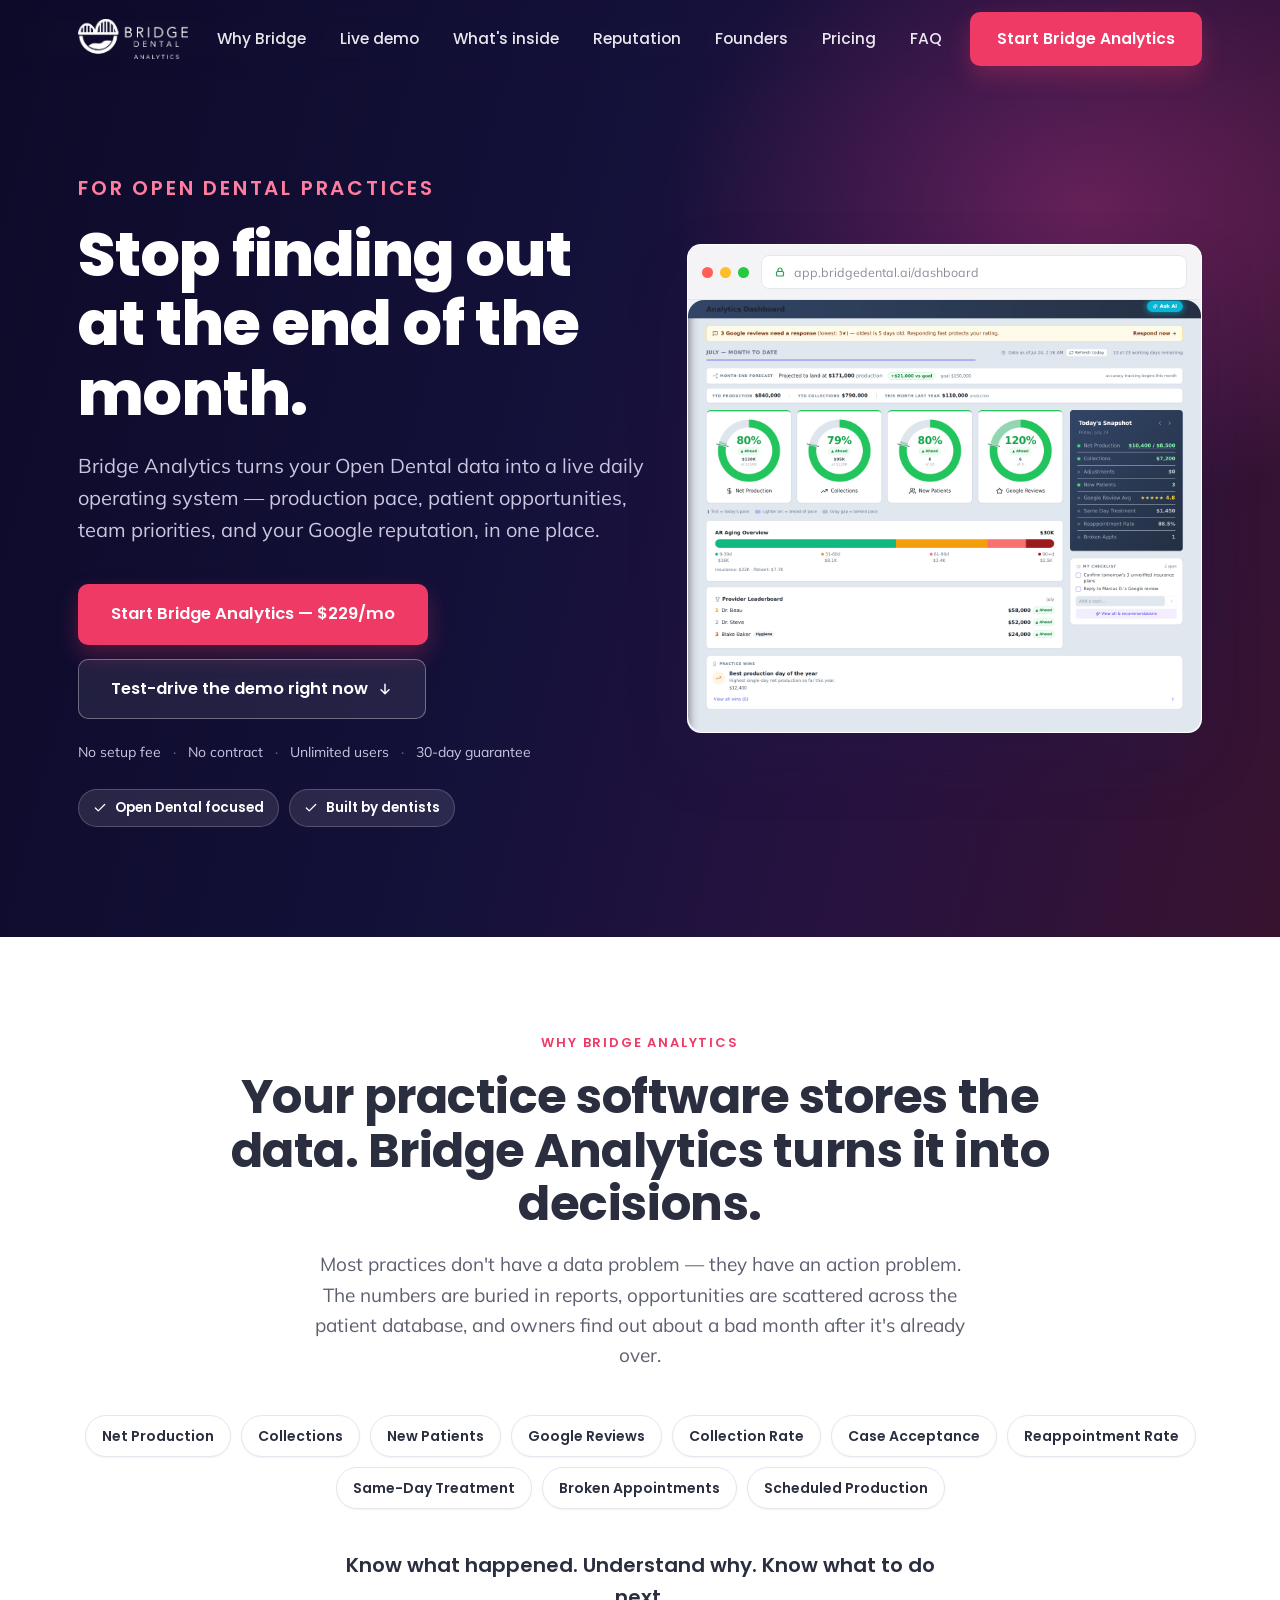
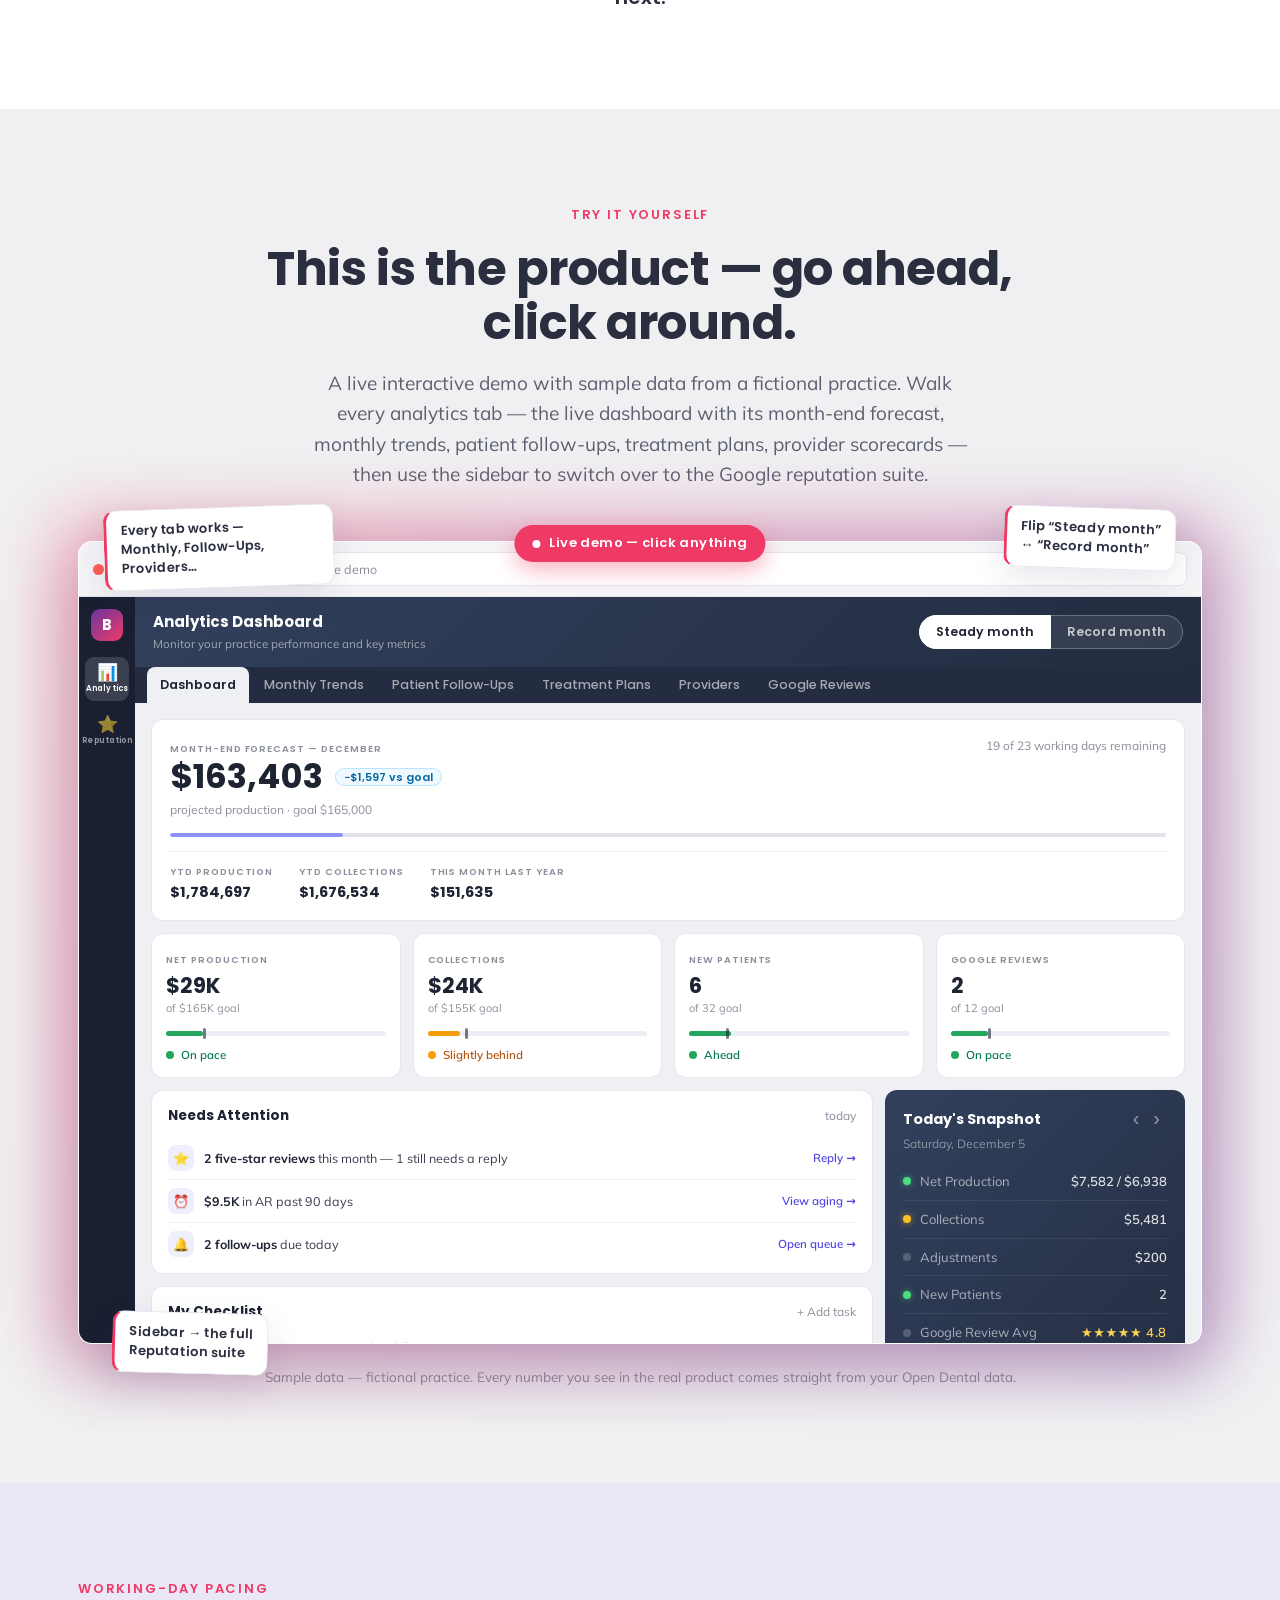
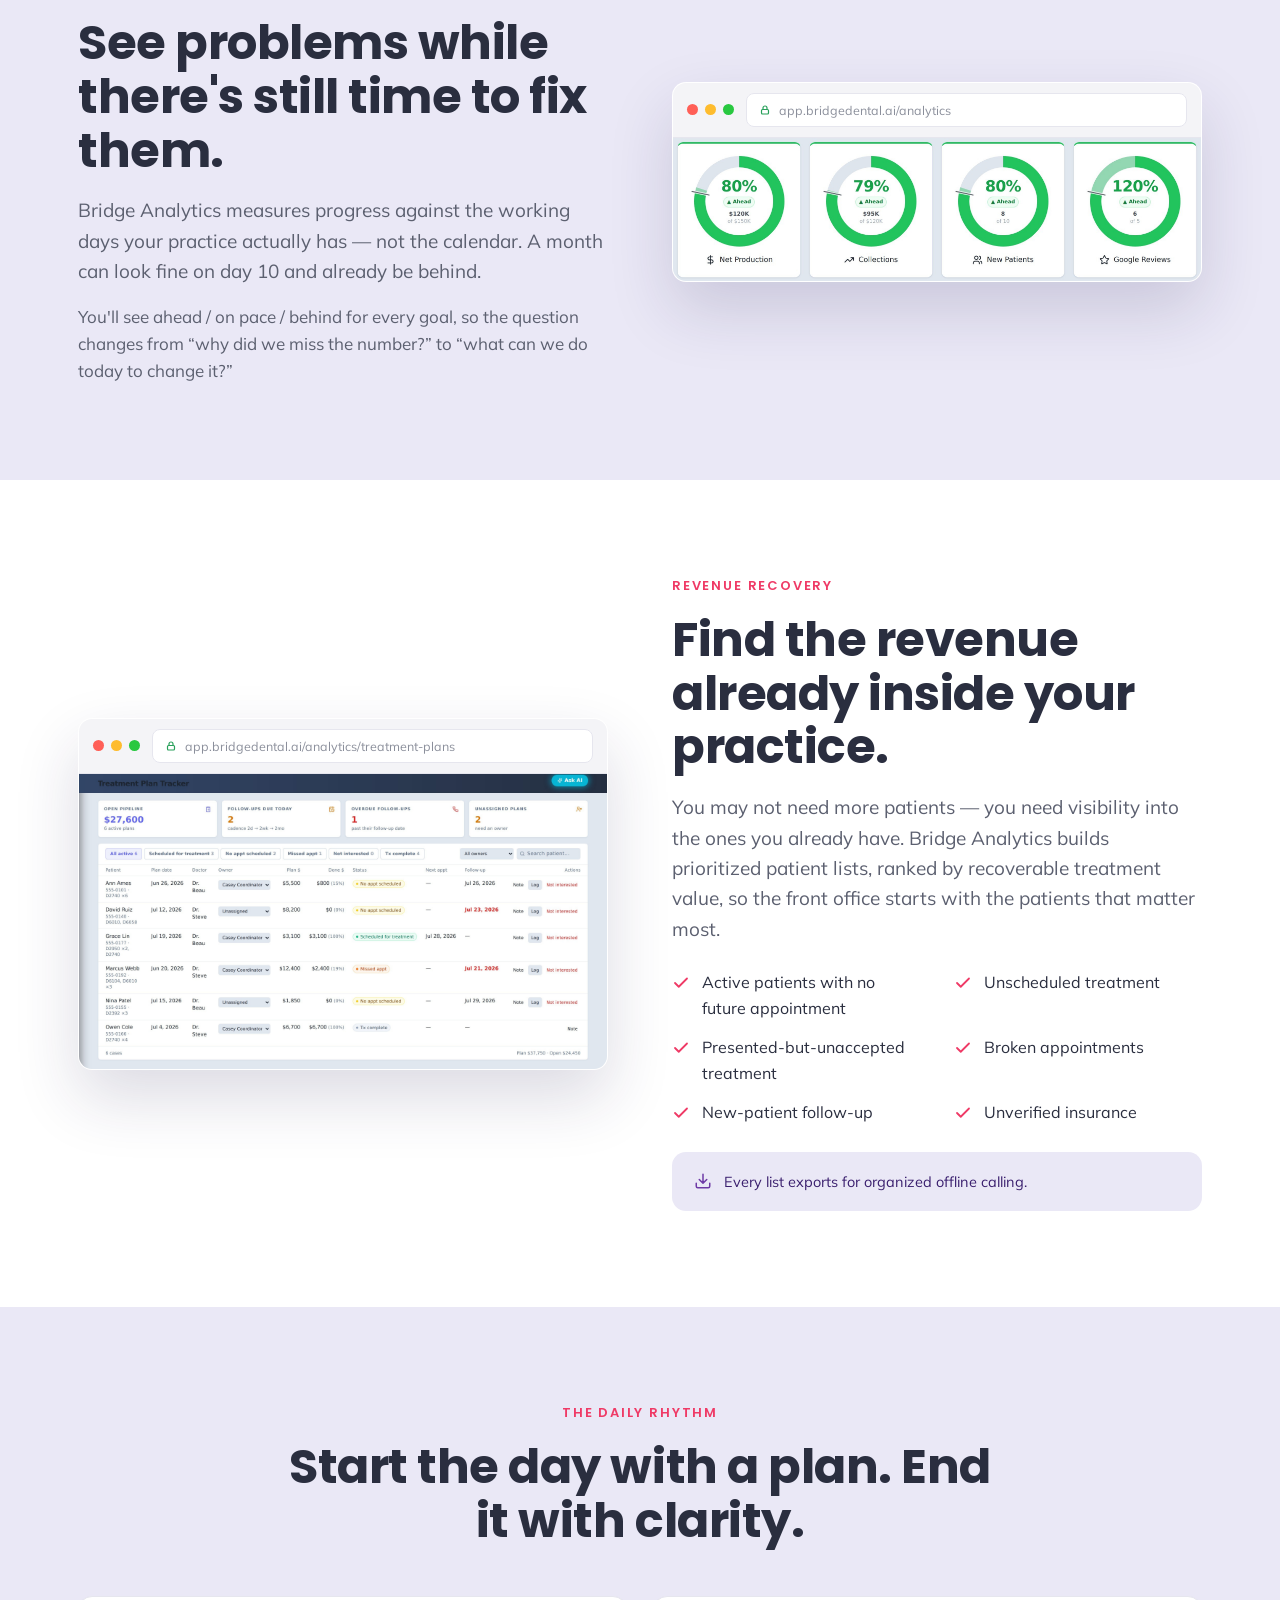
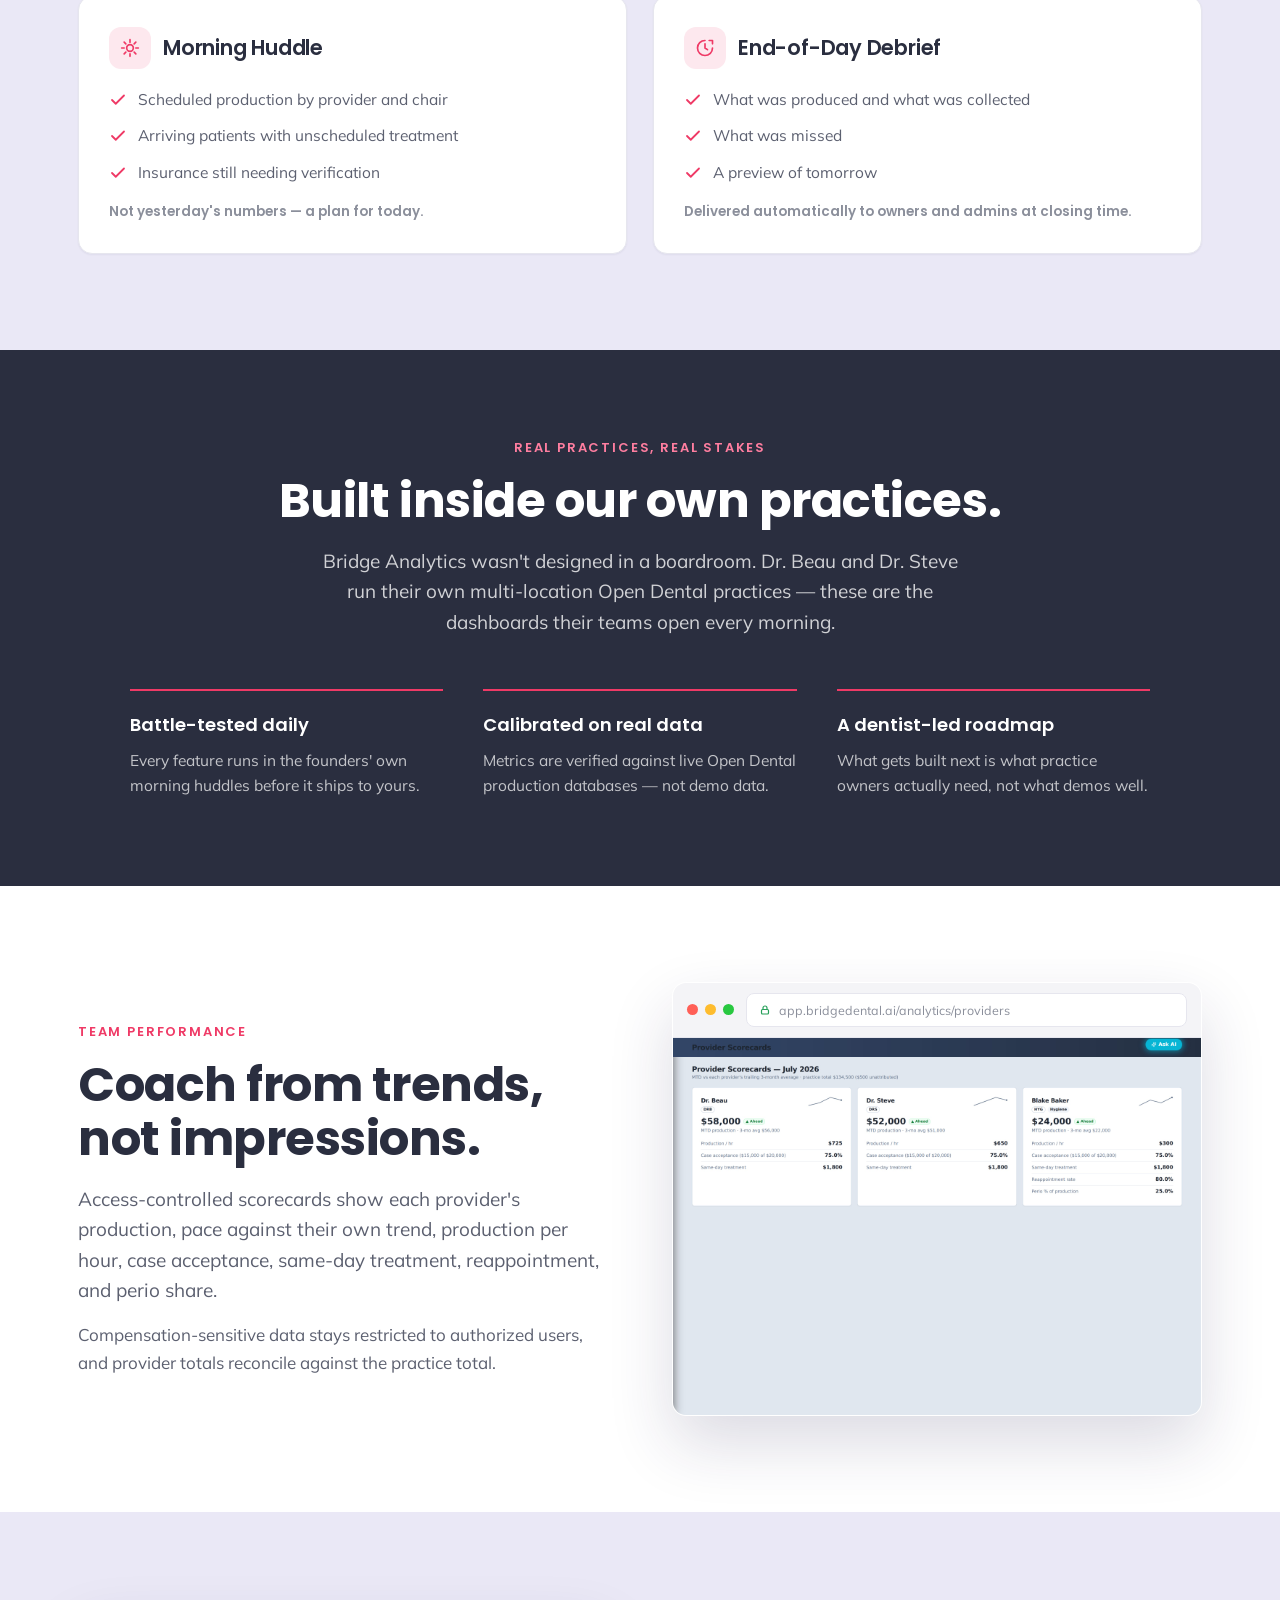
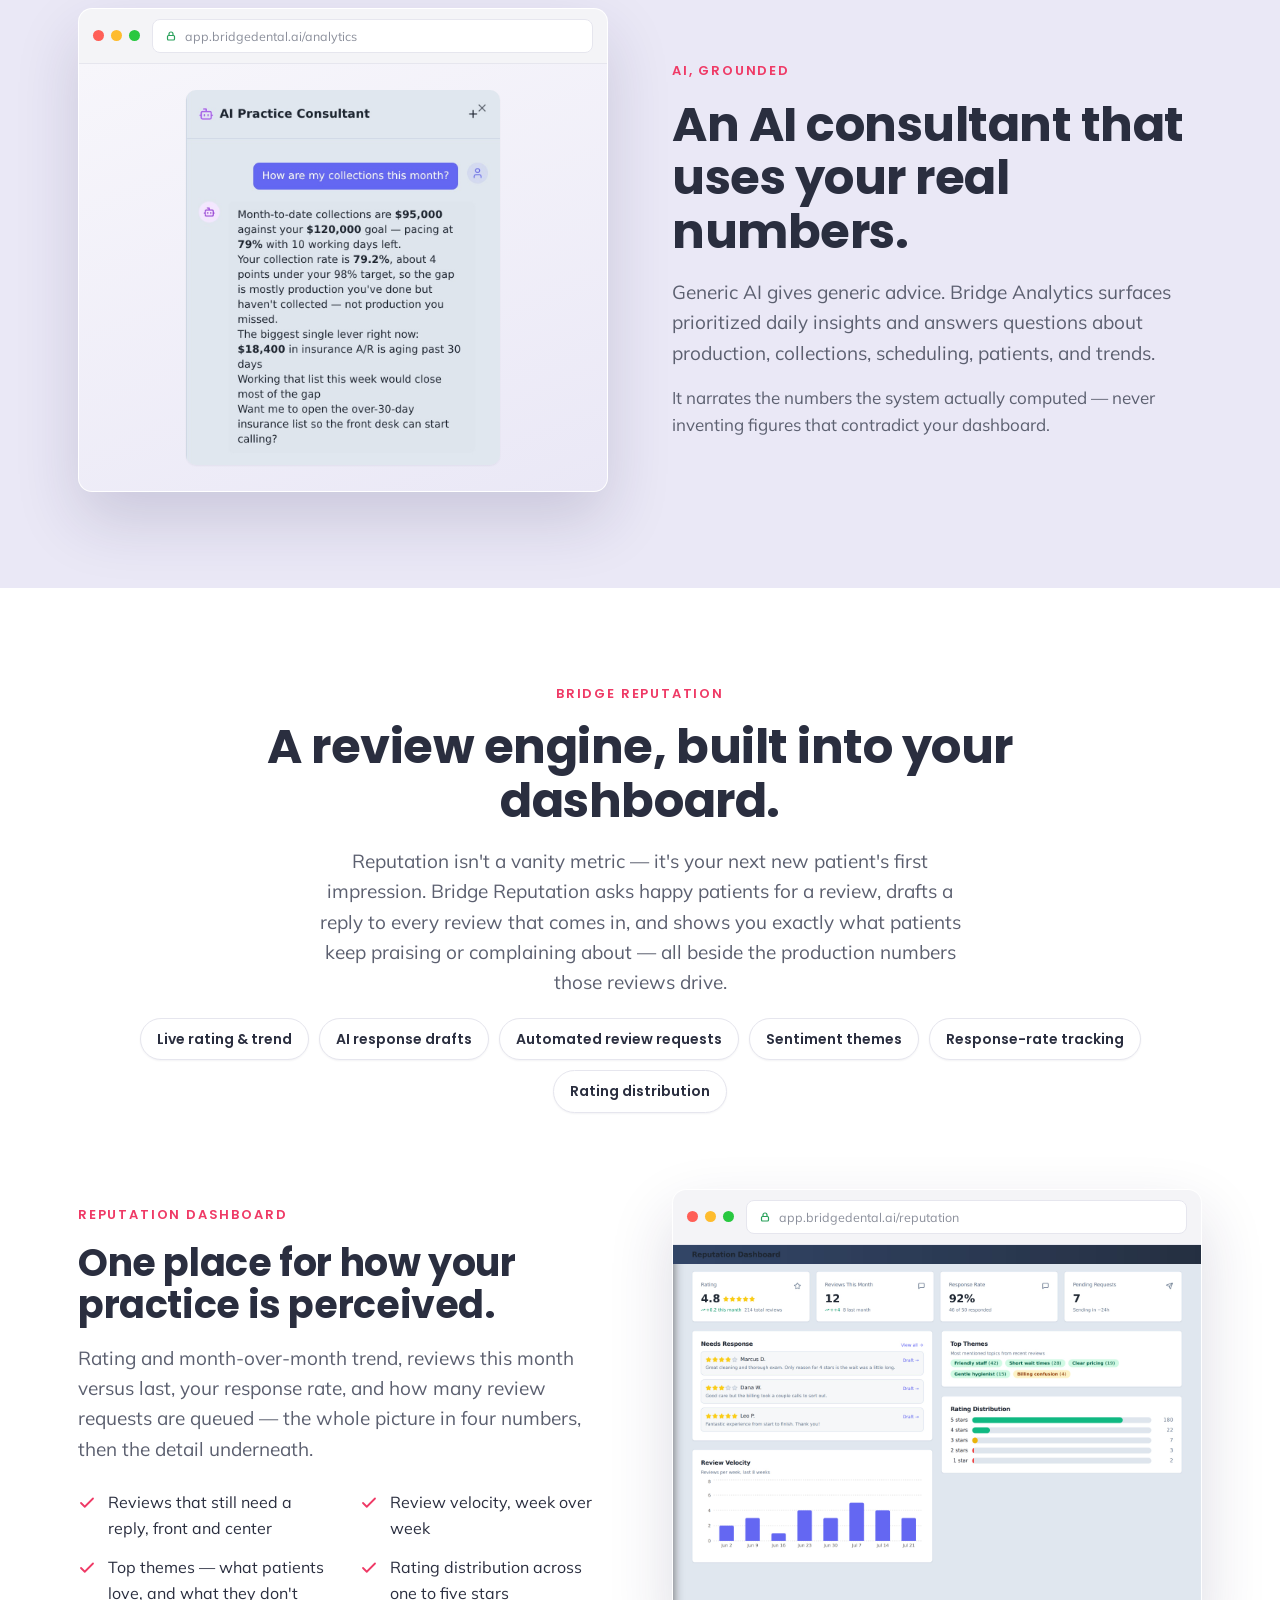
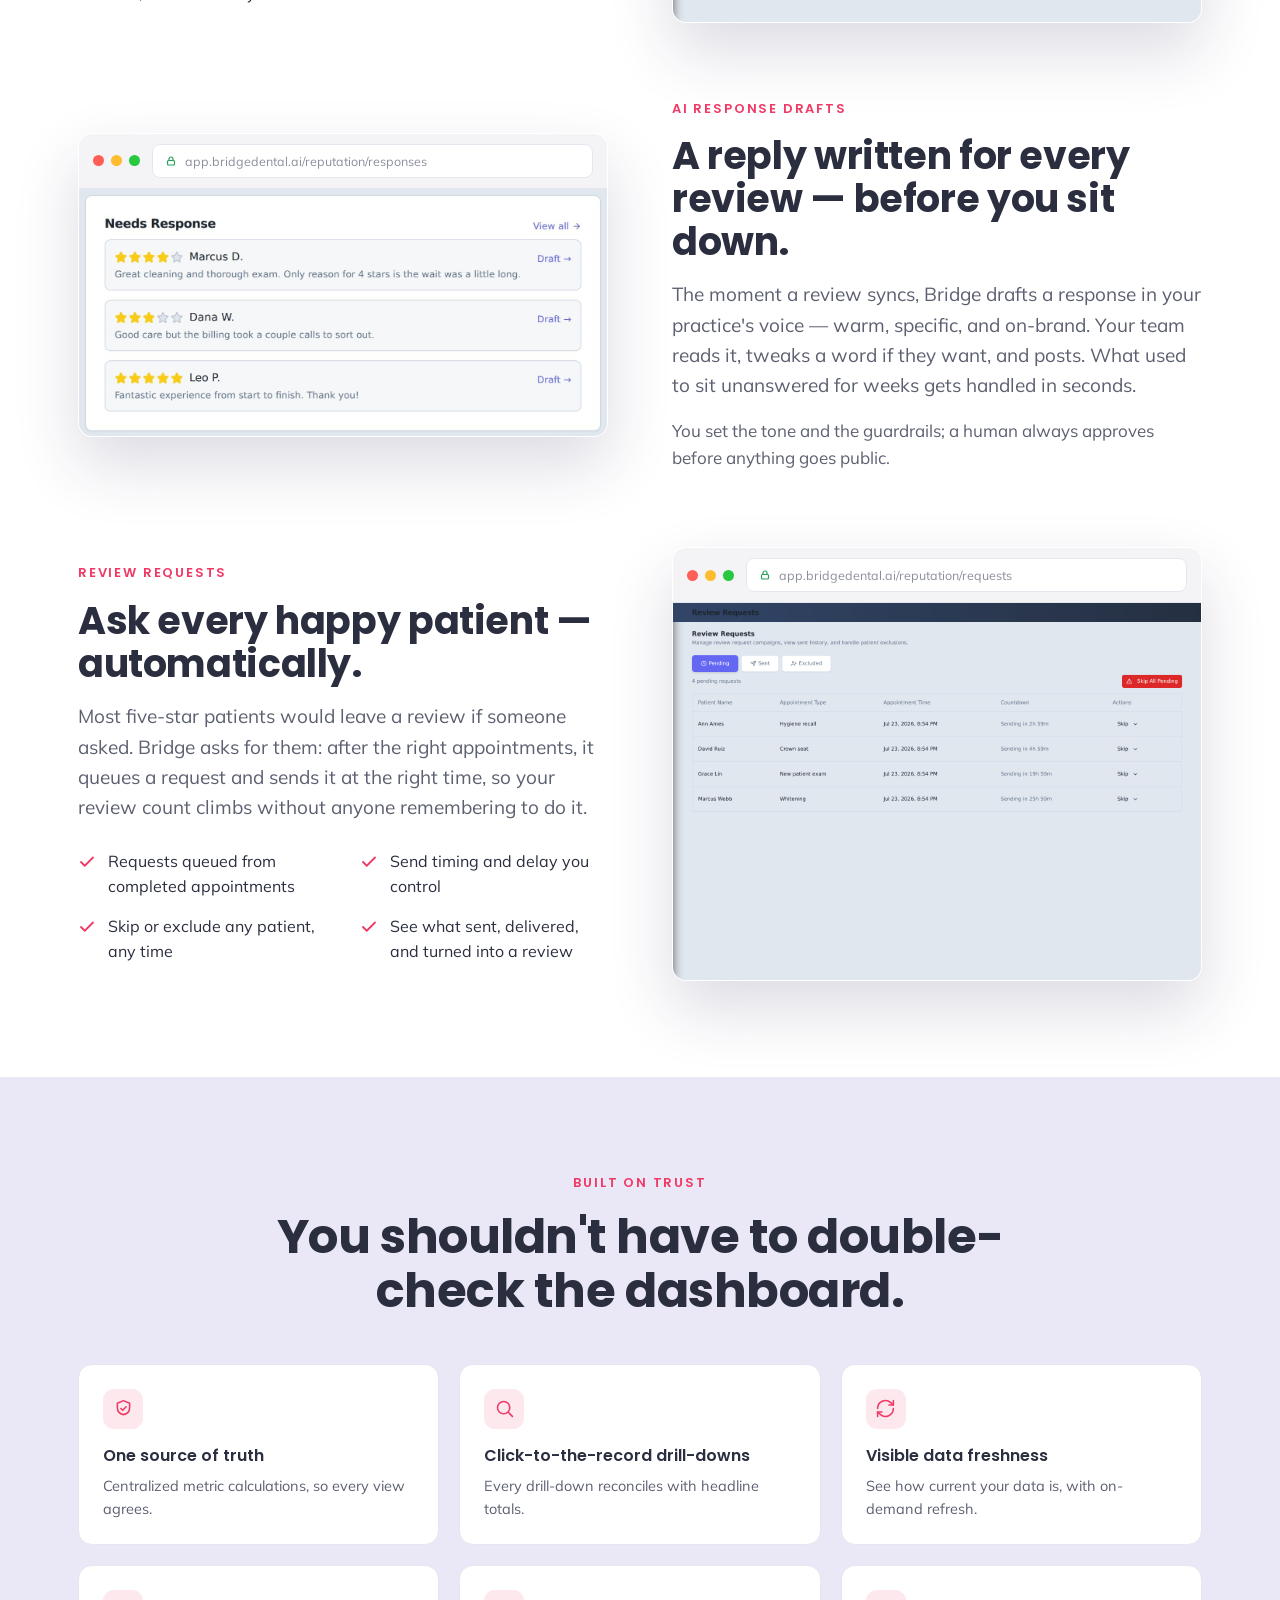
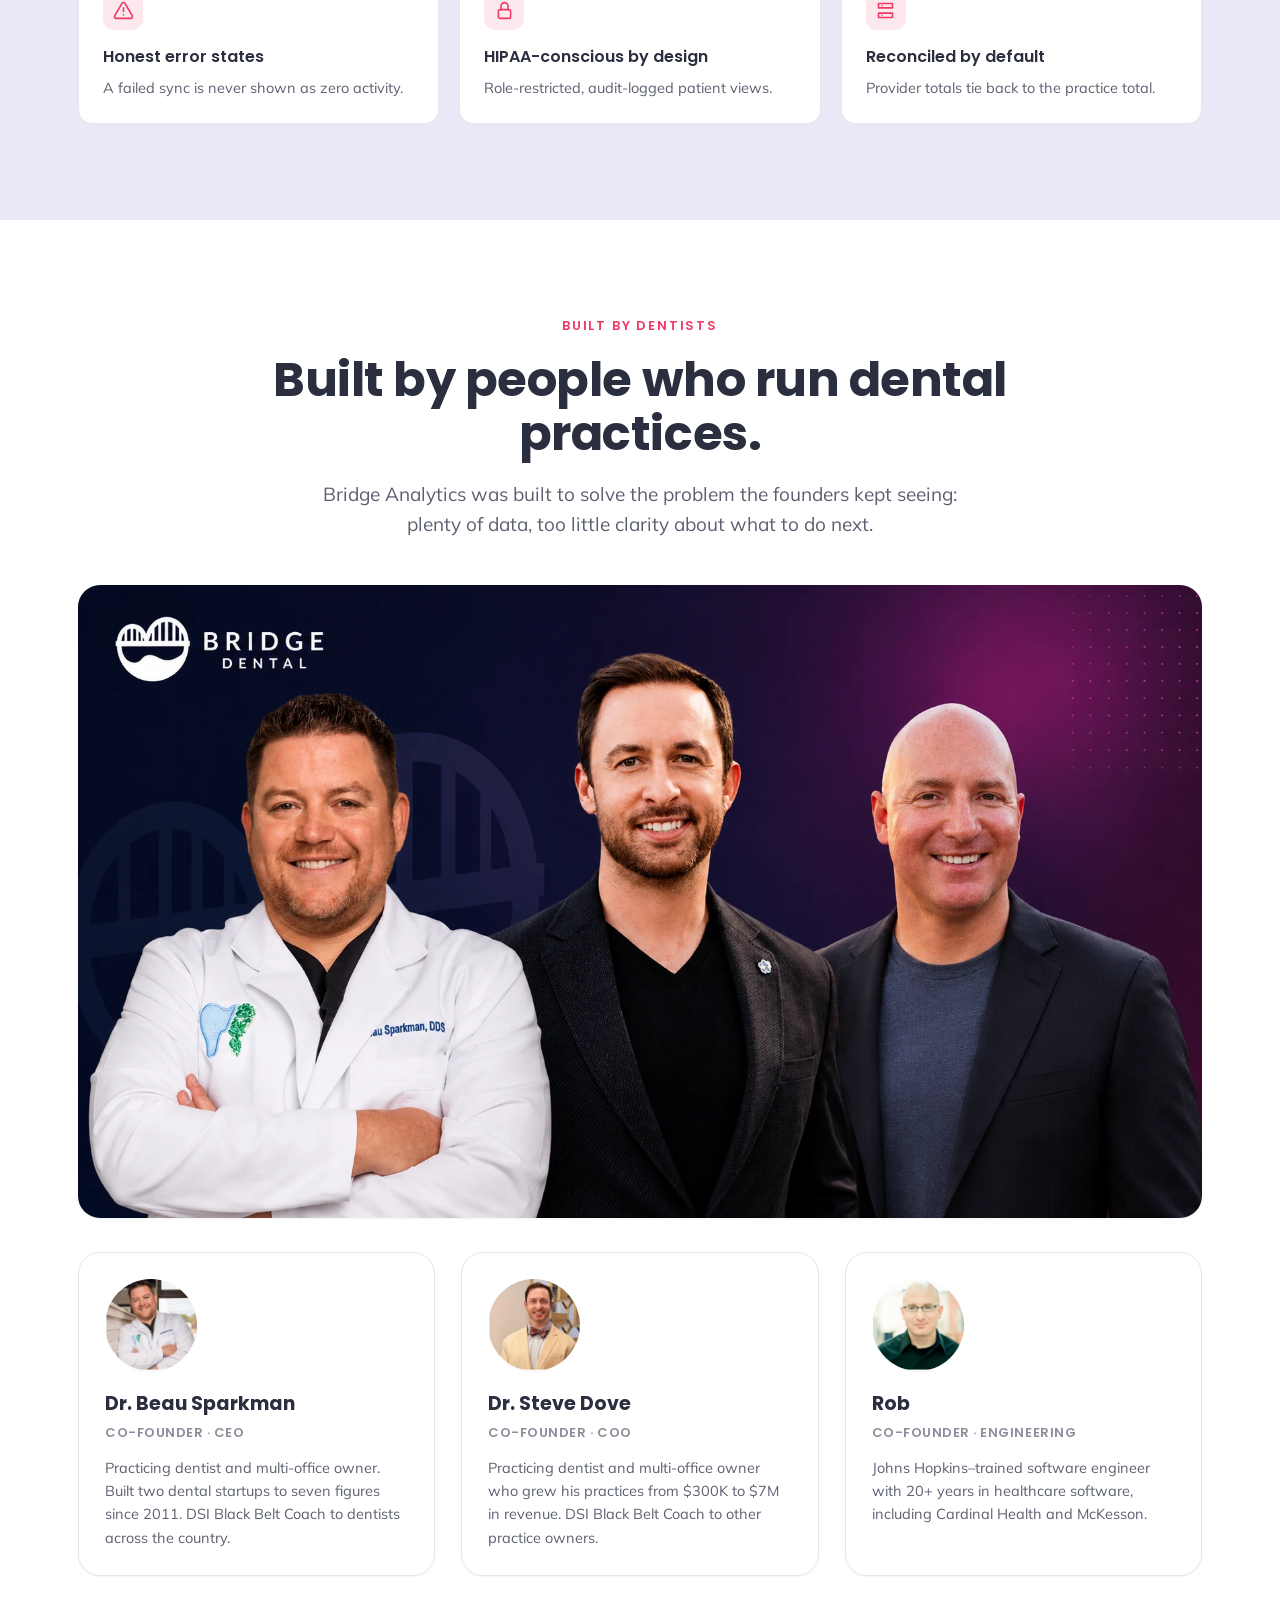
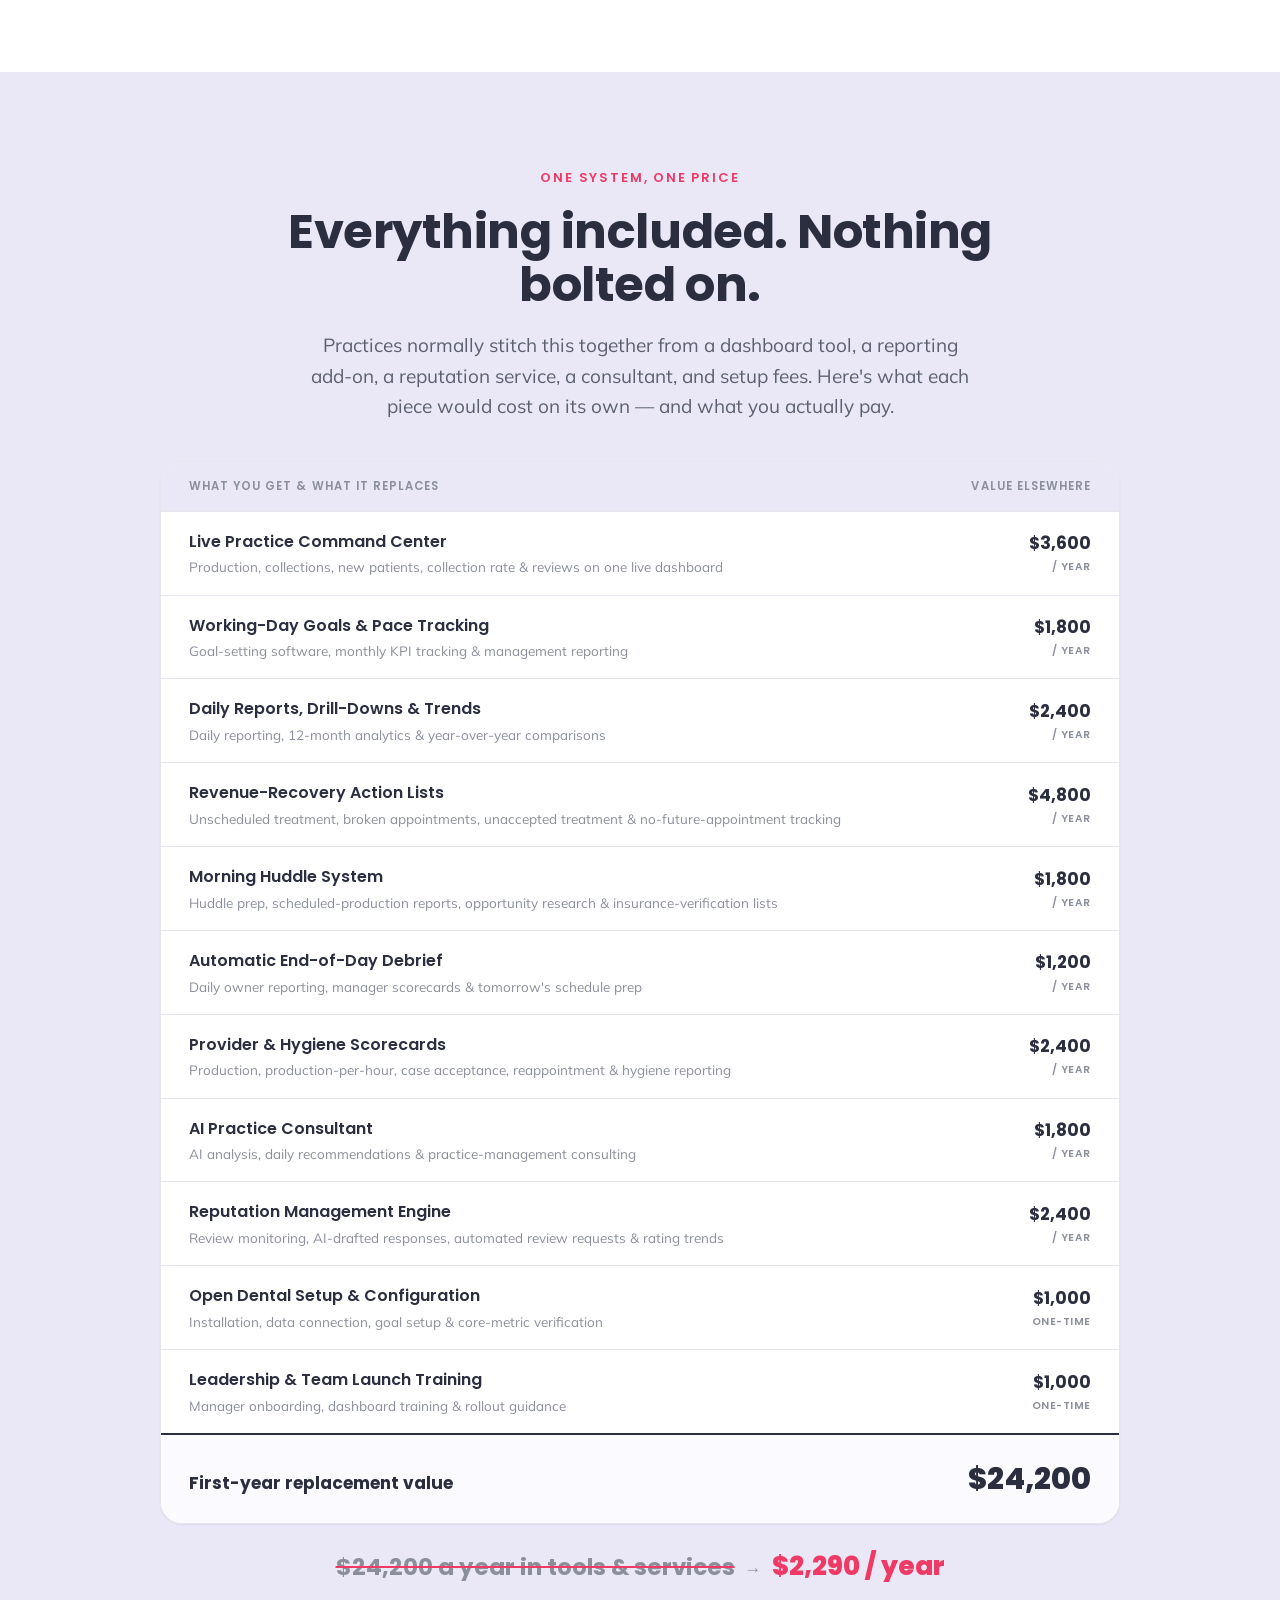
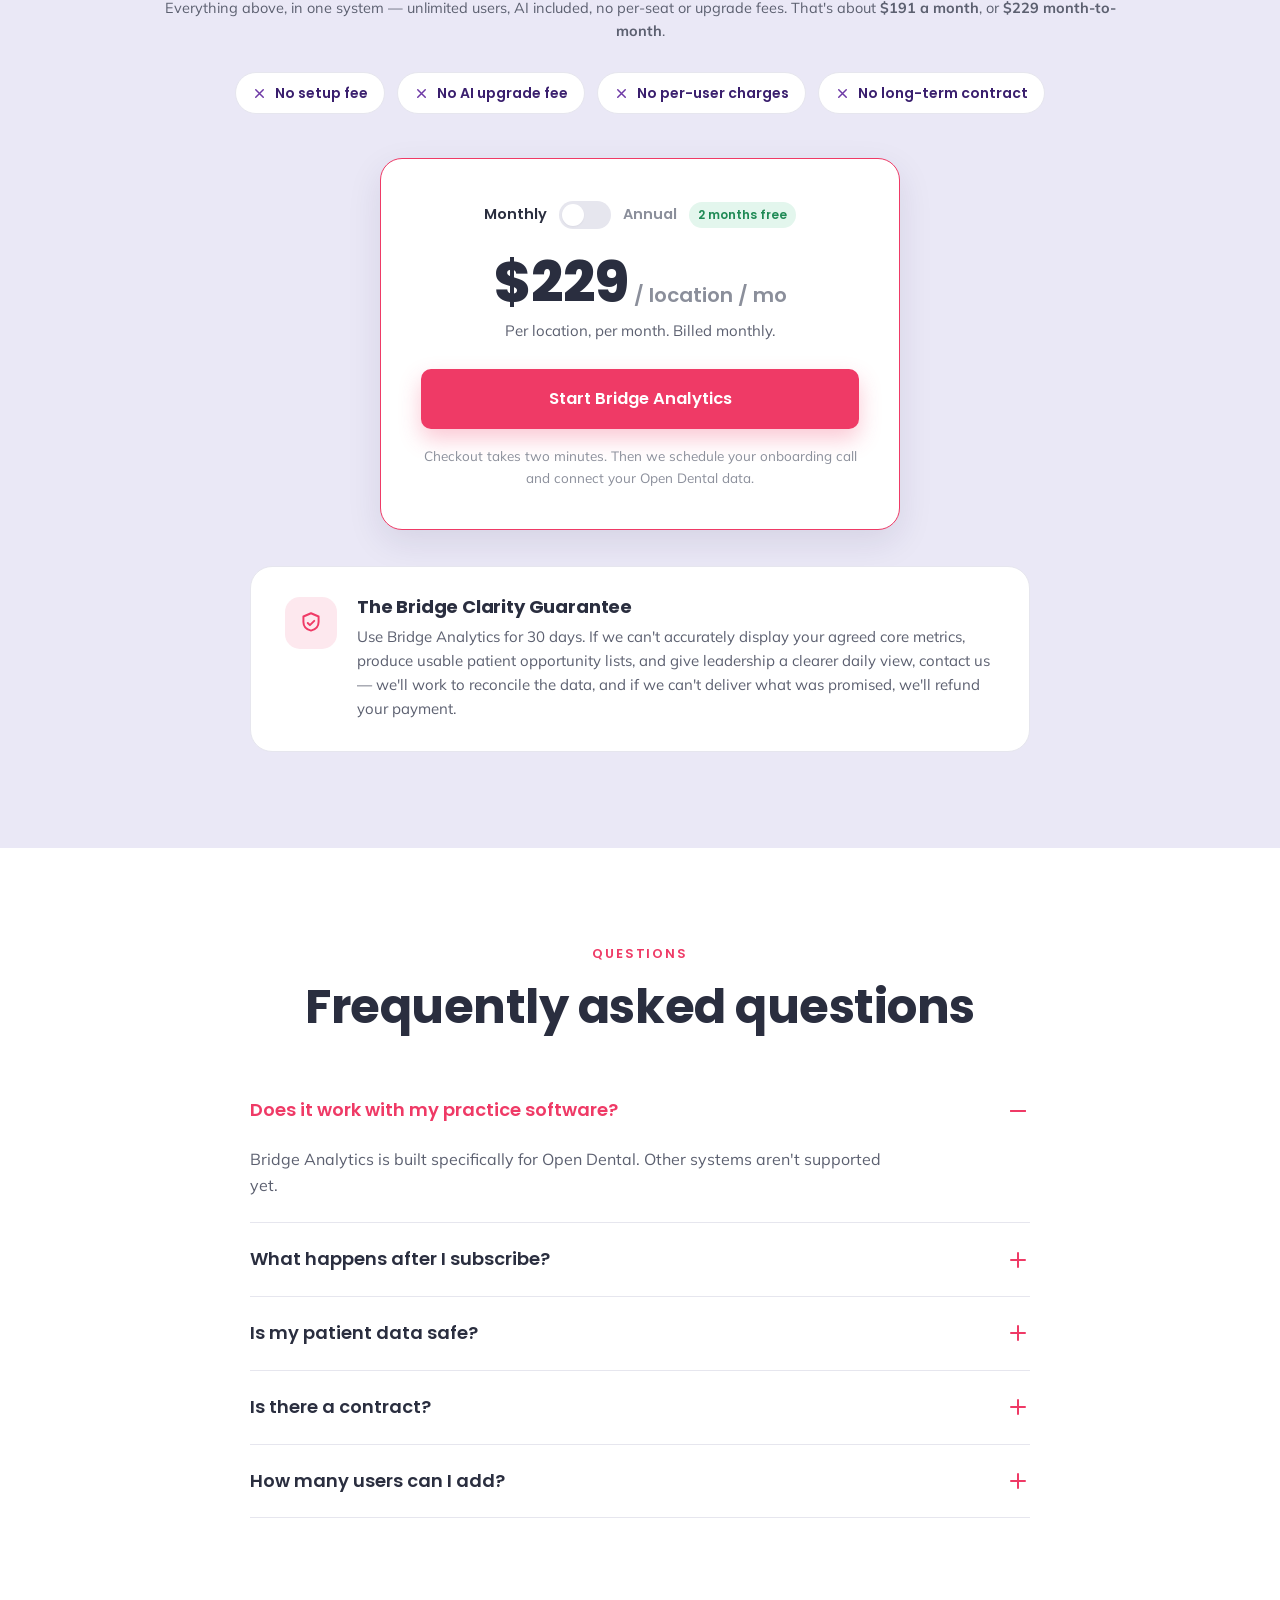
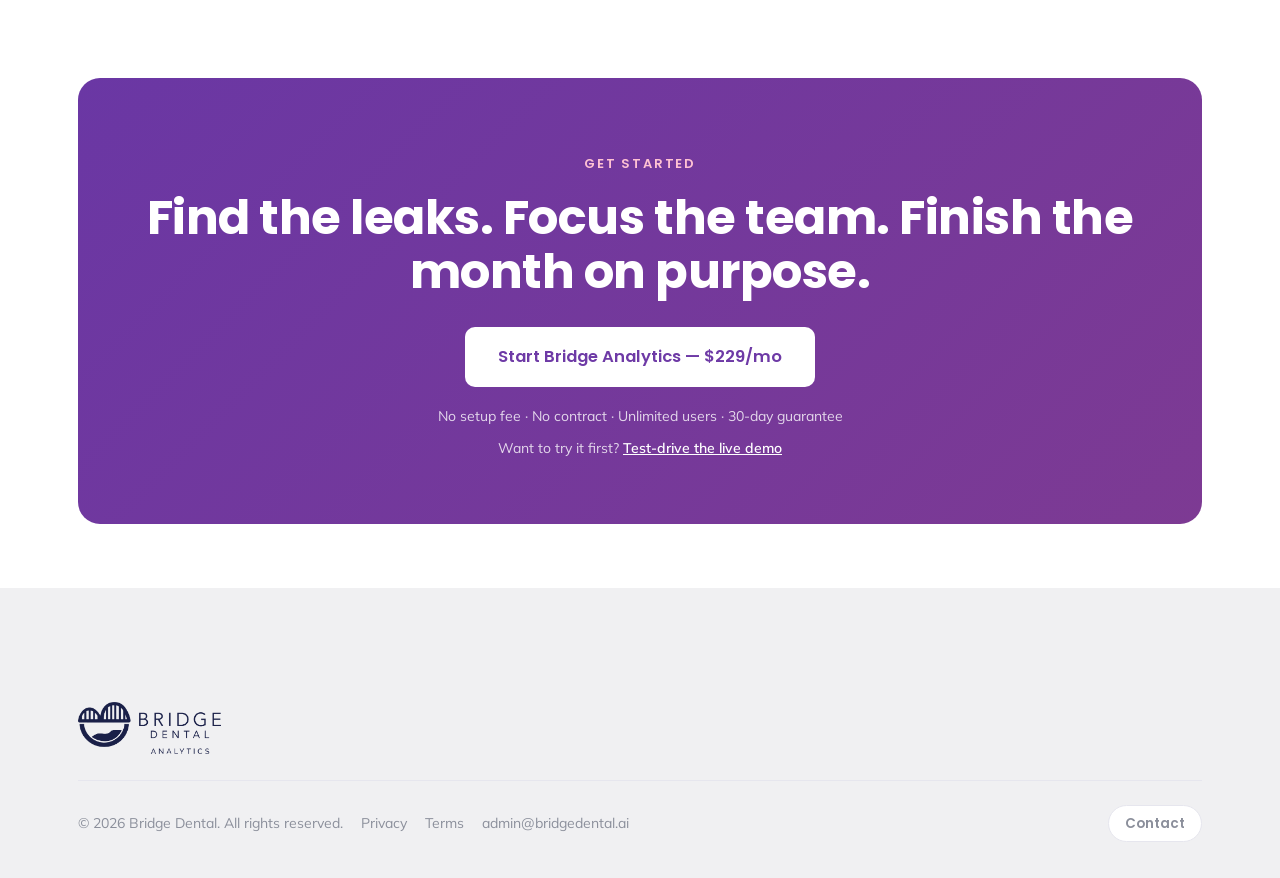
==== commit 27164e1c: "Add Private Release landing page; refresh live demo to match the app's redesigned dashboard - New in" ====
--- a/dashboard/index.html
+++ b/dashboard/index.html
@@ -26,661 +26,7 @@
 <link rel="preconnect" href="https://fonts.googleapis.com" />
 <link rel="preconnect" href="https://fonts.gstatic.com" crossorigin />
 <link rel="stylesheet" href="../assets/styles.css?v=20260724" />
-<style>
-/* Page styles inlined: this page must render correctly even if a
-   separate stylesheet request fails or serves a stale version. */
-/* =========================================================
-   Bridge Analytics — landing page additions
-   Layers on top of ../assets/styles.css (brand tokens).
-   Only NEW components live here; base brand is reused.
-   ========================================================= */
-
-/* ---------- product label beside the logo ---------- */
-.brandlock { display: flex; align-items: center; gap: 14px; }
-.nav__product {
-  font-family: 'Poppins', sans-serif; font-weight: 600; font-size: 12.5px;
-  letter-spacing: .24em; text-transform: uppercase; color: var(--ink);
-  padding-left: 14px; border-left: 1px solid var(--line);
-}
-.nav--on-dark .nav__product { color: rgba(255,255,255,.82); border-left-color: rgba(255,255,255,.26); }
-/* full Bridge Dental Analytics lockup in the nav/footer (replaces mark + text) */
-.nav__logo--lockup img { height: 40px; width: auto; display: block; }
-.footer__logo--lockup { margin: 44px 0 26px; }
-.footer__logo--lockup img { height: 52px; width: auto; display: block; }
-@media (max-width: 560px) { .nav__logo--lockup img { height: 34px; } }
-
-/* ---------- hero trust line ---------- */
-.trustline {
-  margin-top: 22px; font-size: 14px; color: var(--on-dark-soft);
-  display: flex; flex-wrap: wrap; gap: 6px 12px; align-items: center;
-}
-.trustline span { display: inline-flex; align-items: center; gap: 7px; }
-.trustline .sep { opacity: .5; }
-
-/* ---------- placeholder screenshot frame ---------- */
-.shot {
-  aspect-ratio: 16 / 10; position: relative;
-  background:
-    radial-gradient(120% 120% at 50% 0%, rgba(239,58,102,.05), transparent 60%),
-    linear-gradient(160deg, #f7f6fb 0%, #eae8f6 100%);
-  display: grid; place-items: center; text-align: center;
-}
-.shot__inner { display: flex; flex-direction: column; align-items: center; gap: 12px; padding: 32px; max-width: 82%; }
-.shot__icon {
-  width: 64px; height: 64px; border-radius: 18px; display: grid; place-items: center;
-  background: #fff; color: var(--rose); border: 1px solid var(--line); box-shadow: var(--shadow-sm);
-}
-.shot__icon svg { width: 30px; height: 30px; }
-.shot b { font-family: 'Poppins', sans-serif; font-weight: 600; color: var(--ink); font-size: 17px; }
-.shot span { font-size: 13.5px; color: var(--muted); }
-.shot__tag {
-  position: absolute; top: 14px; right: 14px; font-family: 'Poppins', sans-serif;
-  font-weight: 600; font-size: 11px; letter-spacing: .05em; text-transform: uppercase;
-  color: var(--muted); background: #fff; border: 1px solid var(--line);
-  padding: 4px 10px; border-radius: 999px;
-}
-
-/* ---------- real product screenshot inside the browser frame ----------
-   Rendered as a plain natural-ratio image (no fixed box, no object-fit): the
-   picture keeps its own proportions and can never be stretched, even if this
-   stylesheet is cached or only partially applied. */
-.shot--img, .shot--auto, .shot--contain {
-  aspect-ratio: auto; background: #eef1f6; display: block; overflow: hidden;
-}
-.shot--img .shot__img, .shot--auto .shot__img, .shot--contain .shot__img {
-  position: static; inset: auto;
-  width: 100%; height: auto; max-width: 100%;
-  object-fit: unset; display: block;
-}
-/* portrait panels (e.g. the AI chat) sit centered at a comfortable size */
-.shot--contain { background: linear-gradient(160deg, #f7f6fb 0%, #eae8f6 100%); display: grid; place-items: center; padding: 26px; }
-.shot--contain .shot__img { width: auto; max-width: 66%; max-height: 460px; border-radius: 10px; box-shadow: var(--shadow-sm); }
-@media (max-width: 720px) { .shot--contain .shot__img { max-width: 82%; } }
-
-/* ---------- "built inside our own practices" proof band ---------- */
-.proof-band { background: var(--ink); padding: 88px 0; }
-.proof-grid { display: grid; grid-template-columns: repeat(3, 1fr); gap: 40px; max-width: 1020px; margin: 52px auto 0; }
-.proof-item { border-top: 2px solid var(--rose); padding-top: 20px; }
-.proof-item b { font-family: 'Poppins', sans-serif; font-weight: 600; font-size: 18px; color: #fff; display: block; margin-bottom: 8px; }
-.proof-item p { font-size: 15.5px; line-height: 1.6; color: rgba(255,255,255,.72); }
-@media (max-width: 860px) {
-  .proof-band { padding: 64px 0; }
-  .proof-grid { grid-template-columns: 1fr; gap: 28px; margin-top: 40px; }
-}
-
-/* footer link is text here, not a 34px social icon square */
-.footer .footer__social a {
-  width: auto; height: auto; padding: 7px 16px; border-radius: 999px;
-  font-family: 'Poppins', sans-serif; font-weight: 600; font-size: 13.5px;
-}
-
-/* ---------- reputation section ---------- */
-.rep-feats { display: flex; flex-wrap: wrap; gap: 10px; justify-content: center; margin-bottom: 8px; }
-.rep-block { margin-top: 76px; }
-@media (max-width: 860px) { .rep-block { margin-top: 52px; } }
-
-/* Grid/flex children may not shrink below content size by default; without
-   this the nowrap browser-frame address bars force the whole column past the
-   viewport on phones (horizontal scroll) instead of ellipsizing. */
-.split > *, .hero__grid > *, .split__media, .browser { min-width: 0; }
-
-@media (max-width: 480px) {
-  /* the long CTA labels are wider than the band's padded interior */
-  .cta-band { padding: 48px 22px; }
-  .cta-band .btn, .hero__cta .btn { white-space: normal; }
-}
-
-/* ---------- metric chip row ---------- */
-.metricchips { display: flex; flex-wrap: wrap; gap: 10px; justify-content: center; }
-.mchip {
-  font-family: 'Poppins', sans-serif; font-weight: 600; font-size: 14px; color: var(--ink);
-  background: #fff; border: 1px solid var(--line); border-radius: 999px; padding: 9px 16px;
-  box-shadow: var(--shadow-sm);
-}
-
-/* ---------- generic two-column grid ---------- */
-.grid-2 { display: grid; grid-template-columns: 1fr 1fr; gap: 26px; }
-
-/* ---------- daily-rhythm cards ---------- */
-.rhythm-card { display: flex; flex-direction: column; gap: 14px; }
-.rhythm-card .tophead { display: flex; align-items: center; gap: 12px; }
-.rhythm-card ul { display: flex; flex-direction: column; gap: 12px; margin-top: 4px; }
-.rhythm-card li { display: flex; gap: 11px; align-items: flex-start; font-size: 15.5px; color: var(--ink-soft); }
-.rhythm-card li svg { flex: none; color: var(--rose); margin-top: 4px; }
-.rhythm-card .kicker { font-family: 'Poppins', sans-serif; font-weight: 600; font-size: 13.5px; color: var(--muted); margin-top: 2px; }
-
-/* ---------- recovery list ---------- */
-.recovery-list { display: grid; grid-template-columns: 1fr 1fr; gap: 14px 34px; margin-top: 26px; }
-.recovery-list li { display: flex; gap: 12px; align-items: flex-start; font-size: 16px; color: var(--ink); }
-.recovery-list li svg { flex: none; color: var(--rose); margin-top: 4px; }
-
-/* ---------- trust grid ---------- */
-.trust-grid { display: grid; grid-template-columns: repeat(3, 1fr); gap: 20px; }
-.trust-item { background: #fff; border: 1px solid var(--line); border-radius: var(--radius); padding: 24px; }
-.trust-item .ti-icon { width: 40px; height: 40px; border-radius: 11px; background: var(--rose-tint); color: var(--rose); display: grid; place-items: center; margin-bottom: 14px; }
-.trust-item .ti-icon svg { width: 21px; height: 21px; }
-.trust-item b { font-family: 'Poppins', sans-serif; font-weight: 600; color: var(--ink); font-size: 16px; display: block; margin-bottom: 6px; }
-.trust-item p { font-size: 14.5px; color: var(--ink-soft); }
-
-/* ---------- founders ---------- */
-.founders-photo {
-  display: block; width: 100%; height: auto; border-radius: var(--radius-lg);
-  box-shadow: var(--shadow-md, var(--shadow-sm)); margin-bottom: 34px;
-}
-.founder-grid { display: grid; grid-template-columns: repeat(3, 1fr); gap: 26px; }
-.founder-card { background: #fff; border: 1px solid var(--line); border-radius: var(--radius-lg); padding: 26px; box-shadow: var(--shadow-sm); }
-.founder-card img { width: 92px; height: 92px; border-radius: 50%; object-fit: cover; margin-bottom: 18px; box-shadow: var(--shadow-sm); }
-.founder-card .fname { font-family: 'Poppins', sans-serif; font-weight: 700; color: var(--ink); font-size: 19px; }
-.founder-card .frole { font-family: 'Poppins', sans-serif; font-weight: 600; font-size: 13px; letter-spacing: .04em; text-transform: uppercase; color: var(--muted); margin: 4px 0 12px; }
-.founder-card p { font-size: 14.5px; color: var(--ink-soft); }
-
-/* ---------- included checklist (two columns) ---------- */
-.incl-grid { display: grid; grid-template-columns: 1fr 1fr; gap: 13px 34px; margin: 30px 0 0; }
-.incl-grid li { display: flex; gap: 12px; align-items: flex-start; font-size: 16px; color: var(--ink); }
-.incl-grid li svg { flex: none; color: #1f8a55; margin-top: 4px; }
-
-/* ---------- value stack ---------- */
-.vstack { max-width: 960px; margin: 40px auto 0; background: #fff; border: 1px solid var(--line); border-radius: var(--radius-lg); box-shadow: var(--shadow-sm); overflow: hidden; }
-.vstack__head { display: grid; grid-template-columns: 1fr 132px; gap: 24px; padding: 15px 28px; background: var(--lavender, #f2f0fb); font-family: 'Poppins', sans-serif; font-weight: 600; font-size: 11.5px; letter-spacing: .09em; text-transform: uppercase; color: var(--muted); }
-.vstack__head .h-val { text-align: right; }
-.vstack__row { display: grid; grid-template-columns: 1fr 132px; gap: 24px; align-items: center; padding: 17px 28px; border-top: 1px solid var(--line); }
-.vstack__row .w b { font-family: 'Poppins', sans-serif; font-weight: 600; font-size: 16px; color: var(--ink); display: block; }
-.vstack__row .w span { font-size: 13.5px; color: var(--muted); display: block; margin-top: 3px; line-height: 1.5; }
-.vstack__row .v { text-align: right; font-family: 'Poppins', sans-serif; font-weight: 700; font-size: 17px; color: var(--ink); font-variant-numeric: tabular-nums; }
-.vstack__row .v small { display: block; font-weight: 600; font-size: 10.5px; color: var(--muted); text-transform: uppercase; letter-spacing: .05em; margin-top: 2px; }
-.vstack__total { display: grid; grid-template-columns: 1fr auto; gap: 24px; align-items: baseline; padding: 20px 28px; border-top: 2px solid var(--ink); background: #fafaff; }
-.vstack__total b { font-family: 'Poppins', sans-serif; font-weight: 700; font-size: 17px; color: var(--ink); }
-.vstack__total .grand { font-family: 'Poppins', sans-serif; font-weight: 800; font-size: 30px; color: var(--ink); font-variant-numeric: tabular-nums; }
-/* price reveal under the stack */
-.vreveal { max-width: 960px; margin: 22px auto 0; text-align: center; font-family: 'Poppins', sans-serif; }
-.vreveal .strike { font-weight: 700; font-size: clamp(19px, 2.4vw, 23px); color: var(--muted); text-decoration: line-through; text-decoration-color: var(--rose); text-decoration-thickness: 2px; }
-.vreveal .arrow { color: var(--muted); margin: 0 10px; font-weight: 700; }
-.vreveal .now { font-weight: 800; font-size: clamp(21px, 2.8vw, 26px); color: var(--rose); }
-.vreveal p { font-family: 'Mulish', sans-serif; font-size: 14.5px; color: var(--ink-soft); margin-top: 8px; }
-@media (max-width: 560px) {
-  .vstack__head, .vstack__row { grid-template-columns: 1fr 92px; gap: 14px; padding-left: 18px; padding-right: 18px; }
-  .vstack__total { padding-left: 18px; padding-right: 18px; }
-}
-
-/* ---------- "what you won't pay for" strip ---------- */
-.wontpay { display: flex; flex-wrap: wrap; gap: 10px 12px; margin-top: 30px; justify-content: center; }
-.wontpay span {
-  font-family: 'Poppins', sans-serif; font-weight: 600; font-size: 14px; color: var(--indigo);
-  background: #fff; border: 1px solid var(--line); border-radius: 999px; padding: 9px 16px;
-  display: inline-flex; align-items: center; gap: 8px;
-}
-.wontpay svg { color: var(--purple); flex: none; }
-
-/* ---------- pricing card (single, centered) ---------- */
-.pricecard {
-  background: #fff; border: 1px solid var(--rose); border-radius: var(--radius-lg);
-  padding: 40px; box-shadow: var(--shadow); max-width: 520px; margin-inline: auto; text-align: center;
-}
-.pricecard .amt { font-family: 'Poppins', sans-serif; font-weight: 800; font-size: 56px; color: var(--ink); line-height: 1; }
-.pricecard .amt small { font-size: 20px; font-weight: 600; color: var(--muted); }
-.pricecard .per { font-size: 15px; color: var(--ink-soft); margin-top: 8px; }
-.pricecard .annual { font-size: 15px; color: var(--ink-soft); margin-top: 6px; }
-.pricecard .annual b { color: var(--ink); font-family: 'Poppins', sans-serif; }
-.pricecard .btn { width: 100%; justify-content: center; margin-top: 26px; }
-.pricecard .under { font-size: 13.5px; color: var(--muted); margin-top: 16px; }
-
-/* billing toggle */
-.billing { display: inline-flex; align-items: center; gap: 12px; margin-bottom: 26px; font-family: 'Poppins', sans-serif; font-weight: 600; font-size: 14.5px; color: var(--muted); }
-.billing .on { color: var(--ink); }
-.billing .save { font-size: 12px; color: #1f8a55; background: #e3f6ed; padding: 3px 9px; border-radius: 999px; }
-/* self-contained switch (decoupled from site.js's global .switch handler) */
-.abswitch { width: 52px; height: 28px; border-radius: 999px; background: var(--line); border: 0; position: relative; cursor: pointer; transition: .2s; flex: none; }
-.abswitch[aria-checked="true"] { background: var(--rose); }
-.abswitch::after { content: ''; position: absolute; top: 3px; left: 3px; width: 22px; height: 22px; border-radius: 50%; background: #fff; transition: .2s; box-shadow: var(--shadow-sm); }
-.abswitch[aria-checked="true"]::after { transform: translateX(24px); }
-
-/* ---------- guarantee callout ---------- */
-.guarantee {
-  max-width: 780px; margin: 36px auto 0; background: #fff; border: 1px solid var(--line);
-  border-radius: var(--radius-lg); padding: 30px 34px; display: flex; gap: 20px; align-items: flex-start;
-}
-.guarantee .g-icon { flex: none; width: 52px; height: 52px; border-radius: 15px; background: var(--rose-tint); color: var(--rose); display: grid; place-items: center; }
-.guarantee .g-icon svg { width: 26px; height: 26px; }
-.guarantee h4 { font-family: 'Poppins', sans-serif; font-weight: 700; font-size: 18px; color: var(--ink); margin-bottom: 8px; }
-.guarantee p { font-size: 15px; color: var(--ink-soft); }
-
-/* ---------- FAQ accordion ---------- */
-.faq { max-width: 780px; margin-inline: auto; }
-.faq details { border-bottom: 1px solid var(--line); }
-.faq summary {
-  list-style: none; cursor: pointer; padding: 22px 0; display: flex; align-items: center;
-  justify-content: space-between; gap: 20px; font-family: 'Poppins', sans-serif;
-  font-weight: 600; font-size: 18px; color: var(--ink);
-}
-.faq summary::-webkit-details-marker { display: none; }
-.faq summary .plus { flex: none; width: 24px; height: 24px; position: relative; transition: transform .2s var(--ease); color: var(--rose); }
-.faq summary .plus::before, .faq summary .plus::after { content: ''; position: absolute; background: currentColor; border-radius: 2px; }
-.faq summary .plus::before { top: 11px; left: 4px; width: 16px; height: 2px; }
-.faq summary .plus::after { left: 11px; top: 4px; width: 2px; height: 16px; transition: transform .2s var(--ease); }
-.faq details[open] summary .plus::after { transform: rotate(90deg); }
-.faq details[open] summary { color: var(--rose); }
-.faq .faq__a { padding: 0 0 24px; font-size: 16px; color: var(--ink-soft); max-width: 64ch; }
-
-/* ---------- section eyebrow centered helper already exists ---------- */
-
-/* ---------- responsive ---------- */
-@media (max-width: 980px) {
-  .grid-2, .trust-grid, .founder-grid, .recovery-list, .incl-grid { grid-template-columns: 1fr; }
-}
-@media (max-width: 720px) {
-  .metricchips { justify-content: flex-start; }
-  .nav__product { font-size: 11px; letter-spacing: .18em; padding-left: 10px; }
-  .guarantee { flex-direction: column; gap: 14px; }
-  .pricecard { padding: 30px 22px; }
-  /* the nav CTA is redundant with the large hero CTA and crowds the logo on
-     small screens — hide it and keep the logo + burger. */
-  .nav__cta .btn { display: none; }
-}
-
-/* ---------- demo stage: halo + badge + side notes ---------- */
-#demo { scroll-margin-top: 16px; overflow-x: clip; }
-@media (prefers-reduced-motion: no-preference) { html { scroll-behavior: smooth; } }
-.demo-stage { position: relative; }
-.demo-stage::before {
-  content: ''; position: absolute; inset: -22px; z-index: 0; border-radius: 34px;
-  background: linear-gradient(120deg, #ef3a66, #8a3f9c, #4338ca, #ef3a66);
-  background-size: 300% 300%; filter: blur(34px); opacity: .42;
-}
-@media (prefers-reduced-motion: no-preference) {
-  .demo-stage::before { animation: demoHalo 9s ease-in-out infinite; }
-  @keyframes demoHalo { 0%,100% { background-position: 0% 50%; opacity:.38; } 50% { background-position: 100% 50%; opacity:.5; } }
-}
-.demo-stage .browser { position: relative; z-index: 1; }
-.demo-badge {
-  position: absolute; top: -16px; left: 50%; transform: translateX(-50%); z-index: 3;
-  display: inline-flex; align-items: center; gap: 9px; white-space: nowrap;
-  font-family: 'Poppins', sans-serif; font-weight: 600; font-size: 13px; letter-spacing: .03em;
-  color: #fff; background: var(--rose); border-radius: 999px; padding: 8px 18px;
-  box-shadow: 0 8px 22px rgba(239,58,102,.38);
-}
-.demo-badge i { width: 8px; height: 8px; border-radius: 50%; background: #fff; }
-@media (prefers-reduced-motion: no-preference) {
-  .demo-badge i { animation: demoPulse 1.6s ease-in-out infinite; }
-  @keyframes demoPulse { 0%,100% { opacity: 1; transform: scale(1); } 50% { opacity: .45; transform: scale(.72); } }
-}
-.demo-note {
-  position: absolute; z-index: 3; max-width: 230px;
-  font-family: 'Poppins', sans-serif; font-weight: 600; font-size: 13px; line-height: 1.45; color: var(--ink);
-  background: #fff; border: 1px solid var(--line); border-left: 3px solid var(--rose);
-  border-radius: 12px; padding: 11px 14px; box-shadow: var(--shadow);
-  display: none;
-}
-.demo-note--1 { top: -34px; left: 26px; transform: rotate(-2deg); }
-.demo-note--2 { top: -34px; right: 26px; transform: rotate(2deg); }
-.demo-note--3 { bottom: -30px; left: 34px; transform: rotate(1.5deg); }
-@media (min-width: 1240px) { .demo-note { display: block; } }
-
-/* ---------- section 2b: live demo (rendered by ../assets/demo.js) ----------
-   Product-look styling (white cards, green/amber pace colors, dark snapshot)
-   inside the site-brand section, namespaced .bad- so nothing leaks. */
-.bad { background:#eef0f4; padding:18px; font-size:14px; }
-.bad strong { color:#1f2433; font-weight:700; }
-.bad__toggle { display:flex; justify-content:flex-end; margin-bottom:14px; }
-.bad__toggle button {
-  font-family:'Poppins',sans-serif; font-weight:600; font-size:12.5px; cursor:pointer;
-  padding:7px 16px; border:1px solid var(--line); background:#fff; color:var(--muted);
-  transition: background .15s, color .15s;
-}
-.bad__toggle button:first-child { border-radius:999px 0 0 999px; }
-.bad__toggle button:last-child { border-radius:0 999px 999px 0; border-left:0; }
-.bad__toggle button.is-on { background:#1f2433; border-color:#1f2433; color:#fff; }
-.bad__bar { margin-bottom:14px; }
-.bad__monthline { display:flex; justify-content:space-between; align-items:baseline; gap:10px; flex-wrap:wrap; margin-bottom:7px; }
-.bad__monthlabel { font-family:'Poppins',sans-serif; font-weight:600; font-size:12px; letter-spacing:.1em; color:var(--muted); }
-.bad__days { font-size:12px; color:var(--muted); font-variant-numeric:tabular-nums; }
-.bad__track { height:4px; border-radius:999px; background:#e2e4ec; overflow:hidden; }
-.bad__track i { display:block; height:100%; border-radius:999px; background:#8b93f8; transition:width 1s var(--ease); }
-.bad-strip {
-  display:flex; align-items:center; gap:12px; flex-wrap:wrap;
-  background:#fff; border:1px solid var(--line); border-radius:10px;
-  padding:11px 16px; margin-bottom:10px; color:var(--ink-soft);
-}
-.bad-strip strong { font-variant-numeric:tabular-nums; }
-.bad-strip__label { font-family:'Poppins',sans-serif; font-weight:600; font-size:10.5px; letter-spacing:.12em; text-transform:uppercase; color:var(--muted); white-space:nowrap; }
-.bad-strip__meta { font-size:12px; color:var(--muted); margin-left:auto; }
-.bad-strip__sep { width:1px; height:14px; background:var(--line); }
-.bad-badge {
-  font-family:'Poppins',sans-serif; font-weight:600; font-size:11px;
-  padding:3px 9px; border-radius:999px; white-space:nowrap;
-}
-.bad-badge--up   { background:#ecfdf5; color:#047857; box-shadow:inset 0 0 0 1px #a7f3d0; }
-.bad-badge--ok   { background:#f0f9ff; color:#0369a1; box-shadow:inset 0 0 0 1px #bae6fd; }
-.bad-badge--warn { background:#fffbeb; color:#b45309; box-shadow:inset 0 0 0 1px #fde68a; }
-.bad-badge--down { background:#fef2f2; color:#b91c1c; box-shadow:inset 0 0 0 1px #fecaca; }
-.bad__grid { display:grid; grid-template-columns:1fr 300px; gap:12px; align-items:start; }
-.bad__main > * + * { margin-top:12px; }
-.bad__rings { display:grid; grid-template-columns:repeat(4,1fr); gap:12px; }
-.bad-ringcard { background:#fff; border:1px solid var(--line); border-radius:12px; padding:16px 10px 12px; text-align:center; }
-.bad-ring { position:relative; width:128px; margin:0 auto; }
-.bad-ring svg { display:block; width:100%; height:auto; }
-.bad-ring__track { fill:none; stroke:#eceef4; }
-.bad-ring__bar { fill:none; stroke-linecap:round; transition:stroke-dashoffset 1.1s var(--ease); }
-.bad-ring__bar--up, .bad-ring__bar--ok { stroke:#22a55c; }
-.bad-ring__bar--warn { stroke:#f59e0b; }
-.bad-ring__bar--down { stroke:#ef4444; }
-.bad-ring__center { position:absolute; inset:0; display:flex; flex-direction:column; align-items:center; justify-content:center; gap:3px; }
-.bad-ring__pct { font-family:'Poppins',sans-serif; font-size:22px; font-weight:700; color:#1f2433; font-variant-numeric:tabular-nums; line-height:1; }
-.bad-ring__center .bad-badge { font-size:9px; padding:2px 7px; }
-.bad-ring__sub { font-size:10.5px; color:var(--muted); font-variant-numeric:tabular-nums; }
-.bad-ring__sub em { font-style:normal; color:#b6bac6; }
-.bad-ringcard__label { margin-top:10px; font-family:'Poppins',sans-serif; font-weight:600; font-size:13px; color:#1f2433; }
-.bad-card { background:#fff; border:1px solid var(--line); border-radius:12px; padding:14px 16px; }
-.bad-card__head { display:flex; justify-content:space-between; align-items:baseline; gap:10px; margin-bottom:10px; }
-.bad-card__head strong { font-family:'Poppins',sans-serif; font-size:13.5px; }
-.bad-aging__bar { display:flex; height:22px; border-radius:999px; overflow:hidden; }
-.bad-aging__bar i { display:block; height:100%; }
-.bad-aging__legend { display:flex; justify-content:space-between; gap:8px; flex-wrap:wrap; margin-top:9px; }
-.bad-aging__leg { display:flex; align-items:center; gap:5px; font-size:11.5px; color:var(--muted); }
-.bad-aging__leg i { width:8px; height:8px; border-radius:50%; }
-.bad-aging__leg strong { font-size:12px; font-variant-numeric:tabular-nums; }
-.bad-aging__split { margin-top:9px; font-size:12px; color:var(--muted); }
-.bad-board__row { display:flex; align-items:center; gap:10px; padding:6px 0; }
-.bad-board__row + .bad-board__row { border-top:1px solid var(--line-soft); }
-.bad-board__rank { font-family:'Poppins',sans-serif; font-weight:700; width:14px; }
-.bad-board__name { flex:1; min-width:0; color:#1f2433; font-weight:600; white-space:nowrap; overflow:hidden; text-overflow:ellipsis; }
-.bad-board__tag { font-size:10px; font-weight:600; background:#eef0f4; color:var(--muted); border-radius:999px; padding:2px 7px; vertical-align:1px; }
-.bad-board__prod { font-variant-numeric:tabular-nums; font-weight:700; color:#1f2433; }
-.bad-wins__body { display:flex; gap:12px; align-items:flex-start; }
-.bad-wins__icon { flex:none; width:38px; height:38px; border-radius:50%; background:#fef3c7; display:flex; align-items:center; justify-content:center; font-size:18px; }
-.bad-wins__name { font-family:'Poppins',sans-serif; font-size:13.5px; }
-.bad-wins__line { font-size:12.5px; color:var(--muted); margin-top:2px; }
-.bad-wins__compare { font-size:12.5px; color:#1f2433; font-weight:600; margin-top:5px; font-variant-numeric:tabular-nums; }
-.bad-snap { background:linear-gradient(135deg,#32405c 0%,#232c40 100%); border-radius:12px; padding:16px 18px; color:#fff; }
-.bad-snap__head { display:flex; justify-content:space-between; align-items:center; }
-.bad-snap__head strong { color:#fff; font-family:'Poppins',sans-serif; font-size:14.5px; }
-.bad-snap__nav button {
-  background:none; border:0; color:rgba(255,255,255,.5); font-size:20px; line-height:1;
-  padding:2px 7px; cursor:pointer; border-radius:6px;
-}
-.bad-snap__nav button:hover { background:rgba(255,255,255,.1); color:#fff; }
-.bad-snap__date { font-size:12px; color:rgba(255,255,255,.45); margin-top:2px; display:flex; align-items:center; gap:8px; }
-.bad-snap__today { background:rgba(255,255,255,.12); border:0; color:rgba(255,255,255,.75); font-size:10px; font-weight:600; border-radius:5px; padding:2px 7px; cursor:pointer; }
-.bad-snap__rows { margin-top:10px; }
-.bad-snap__row { display:flex; justify-content:space-between; align-items:center; gap:10px; padding:8px 0; border-bottom:1px solid rgba(255,255,255,.08); }
-.bad-snap__row:last-child { border-bottom:0; }
-.bad-snap__lbl { display:flex; align-items:center; gap:9px; font-size:13px; color:rgba(255,255,255,.6); }
-.bad-snap__val { font-size:13px; font-weight:600; color:rgba(255,255,255,.85); font-variant-numeric:tabular-nums; }
-.bad-snap__val--star { color:#fcd34d; letter-spacing:.05em; }
-.bad-snap__closed { padding:28px 6px; text-align:center; font-size:13px; color:rgba(255,255,255,.5); }
-.bad-dot { width:8px; height:8px; border-radius:50%; background:rgba(255,255,255,.2); flex:none; }
-.bad-dot--up, .bad-dot--ok { background:#4ade80; box-shadow:0 0 6px rgba(74,222,128,.6); }
-.bad-dot--warn { background:#fbbf24; box-shadow:0 0 6px rgba(251,191,36,.6); }
-.bad-dot--down { background:#f87171; box-shadow:0 0 6px rgba(248,113,113,.6); }
-@media (max-width: 980px) {
-  .bad__grid { grid-template-columns:1fr; }
-  .bad__rings { grid-template-columns:repeat(2,1fr); }
-}
-@media (max-width: 520px) {
-  .bad__rings { grid-template-columns:1fr; }
-  .bad { padding:12px; }
-}
-
-/* ---------- demo v2: product frame (sidebar + header + tabs) ---------- */
-.bad-frame { display:grid; grid-template-columns:56px 1fr; padding:0; background:#eef0f4; }
-.bad-sidenav {
-  display:flex; flex-direction:column; align-items:center; gap:8px;
-  background:#1a2032; padding:12px 6px;
-}
-.bad-sidenav__logo {
-  width:32px; height:32px; border-radius:9px; margin-bottom:8px; flex:none;
-  background:linear-gradient(135deg,#6a37a4,#ef3a66); color:#fff;
-  font-family:'Poppins',sans-serif; font-weight:700; font-size:15px;
-  display:flex; align-items:center; justify-content:center;
-}
-.bad-sidenav button {
-  width:44px; border:0; background:none; cursor:pointer; border-radius:9px;
-  padding:7px 2px 6px; display:flex; flex-direction:column; align-items:center; gap:2px;
-  color:rgba(255,255,255,.55);
-}
-.bad-sidenav button span { font-size:17px; line-height:1; }
-.bad-sidenav button b { font-family:'Poppins',sans-serif; font-weight:600; font-size:8px; letter-spacing:.02em; }
-.bad-sidenav button:hover { background:rgba(255,255,255,.08); color:#fff; }
-.bad-sidenav button.is-on { background:rgba(255,255,255,.14); color:#fff; }
-.bad-bodycol { min-width:0; display:flex; flex-direction:column; }
-.bad-apphead {
-  display:flex; align-items:center; justify-content:space-between; gap:12px;
-  background:linear-gradient(135deg,#32405c 0%,#232c40 100%); color:#fff; padding:13px 18px;
-}
-.bad-apphead strong { display:block; color:#fff; font-family:'Poppins',sans-serif; font-size:15px; }
-.bad-apphead span { display:block; font-size:11.5px; color:rgba(255,255,255,.55); margin-top:1px; }
-.bad-apphead .bad__toggle { margin:0; flex:none; }
-.bad-apphead .bad__toggle button { border-color:rgba(255,255,255,.25); background:rgba(255,255,255,.08); color:rgba(255,255,255,.7); }
-.bad-apphead .bad__toggle button.is-on { background:#fff; border-color:#fff; color:#1f2433; }
-.bad-tabstrip {
-  display:flex; gap:2px; background:#232c40; padding:0 12px; overflow-x:auto;
-  scrollbar-width:none;
-}
-.bad-tabstrip::-webkit-scrollbar { display:none; }
-.bad-tabstrip button {
-  border:0; background:none; cursor:pointer; white-space:nowrap;
-  font-family:'Poppins',sans-serif; font-weight:500; font-size:12.5px;
-  color:rgba(255,255,255,.6); padding:9px 13px; border-radius:8px 8px 0 0;
-}
-.bad-tabstrip button:hover { color:#fff; }
-.bad-tabstrip button.is-on { background:#eef0f4; color:#1f2433; font-weight:600; }
-.bad-viewport { padding:16px; max-height:640px; overflow-y:auto; overscroll-behavior:contain; }
-
-/* ---------- demo v2: shared widgets ---------- */
-.bad-rule { display:flex; align-items:center; gap:10px; margin:16px 0 10px; }
-.bad-rule span { font-family:'Poppins',sans-serif; font-weight:600; font-size:10.5px; letter-spacing:.12em; text-transform:uppercase; color:var(--muted); white-space:nowrap; }
-.bad-rule i { flex:1; height:1px; background:var(--line); }
-.bad-statgrid { display:grid; grid-template-columns:repeat(4,1fr); gap:10px; }
-.bad-statgrid--2 { grid-template-columns:repeat(2,1fr); }
-.bad-stat {
-  background:#fff; border:1px solid var(--line); border-top:3px solid #6366f1;
-  border-radius:10px; padding:10px 12px; display:flex; flex-direction:column; gap:3px;
-}
-.bad-stat__label { font-family:'Poppins',sans-serif; font-weight:600; font-size:9.5px; letter-spacing:.1em; text-transform:uppercase; color:var(--muted); }
-.bad-stat__value { font-family:'Poppins',sans-serif; font-size:19px; font-weight:700; color:#1f2433; font-variant-numeric:tabular-nums; }
-.bad-stat__sub { font-size:11px; color:var(--muted); }
-.bad-stat__dollar { font-style:normal; font-size:13px; color:var(--muted); font-weight:600; }
-.bad-daily__head { display:flex; align-items:center; gap:10px; margin-bottom:4px; }
-.bad-daily__head h4 { font-family:'Poppins',sans-serif; font-size:15.5px; color:#1f2433; margin:0; }
-.bad-chip--today { font-family:'Poppins',sans-serif; font-weight:700; font-size:9px; letter-spacing:.08em; background:#eef; color:#4f46e5; border-radius:999px; padding:3px 8px; }
-.bad-hint { font-size:10.5px; color:var(--muted); font-style:normal; }
-.bad-foot { font-size:11.5px; color:var(--muted); }
-.bad-table { width:100%; border-collapse:collapse; font-size:12.5px; color:#3a3f4f; }
-.bad-table th { text-align:left; font-family:'Poppins',sans-serif; font-weight:600; font-size:10px; letter-spacing:.06em; text-transform:uppercase; color:var(--muted); padding:7px 8px; border-bottom:1px solid var(--line); white-space:nowrap; }
-.bad-table td { padding:8px; border-bottom:1px solid var(--line-soft); vertical-align:middle; }
-.bad-table tr:last-child td { border-bottom:0; }
-.bad-table .num, .bad-table th.num { text-align:right; font-variant-numeric:tabular-nums; white-space:nowrap; }
-.bad-table tr.shaded td { background:#f6f7fb; }
-.bad-table tr.total td { border-top:2px solid var(--line); font-weight:700; color:#1f2433; }
-.bad-table td.overdue { color:#dc2626; font-weight:700; }
-.bad-table--tight { font-size:11.5px; }
-.bad-table--tight td { padding:7px 6px; }
-.bad-scroll { overflow-x:auto; }
-.bad-2line { display:flex; flex-direction:column; line-height:1.3; }
-.bad-2line strong { color:#1f2433; }
-.bad-2line span { font-size:10.5px; color:var(--muted); }
-.bad-select { display:inline-block; border:1px solid var(--line); border-radius:7px; padding:3px 8px; font-size:11px; background:#fff; color:#3a3f4f; white-space:nowrap; }
-.bad-btn {
-  font-family:'Poppins',sans-serif; font-weight:600; font-size:11px; cursor:pointer;
-  border:1px solid #1f2433; background:#1f2433; color:#fff; border-radius:7px; padding:5px 10px;
-  white-space:nowrap;
-}
-.bad-btn--ghost { background:#fff; color:#3a3f4f; border-color:var(--line); }
-.bad-btn--ghost:hover { border-color:#9aa0b0; }
-.bad-btn--danger { background:#dc2626; border-color:#dc2626; }
-.bad-actions { white-space:nowrap; }
-.bad-actions .bad-btn { margin-left:4px; }
-.bad-card__foot { display:flex; justify-content:space-between; gap:10px; border-top:1px solid var(--line); margin-top:8px; padding-top:8px; font-size:11.5px; color:var(--muted); }
-.bad-chipbar { display:flex; flex-wrap:wrap; gap:6px; margin-bottom:10px; }
-.bad-chipbtn {
-  font-family:'Poppins',sans-serif; font-weight:500; font-size:11px; cursor:pointer;
-  border:1px solid var(--line); background:#fff; color:var(--ink-soft);
-  border-radius:999px; padding:4px 11px;
-}
-.bad-chipbtn b { font-weight:700; }
-.bad-chipbtn.is-on { background:#eef; border-color:#c7d2fe; color:#4338ca; }
-.red { color:#dc2626; } .amber { color:#d97706; }
-
-/* pills (tx plan statuses) */
-.bad-pill { display:inline-flex; align-items:center; gap:5px; font-size:10.5px; font-weight:600; border-radius:999px; padding:3px 9px; border:1px solid; white-space:nowrap; }
-.bad-pill i { width:6px; height:6px; border-radius:50%; }
-.bad-pill--sched { background:#ecfdf5; color:#047857; border-color:#a7f3d0; } .bad-pill--sched i { background:#10b981; }
-.bad-pill--noappt { background:#fefce8; color:#854d0e; border-color:#fde68a; } .bad-pill--noappt i { background:#facc15; }
-.bad-pill--missed { background:#fff7ed; color:#c2410c; border-color:#fed7aa; } .bad-pill--missed i { background:#f97316; }
-.bad-pill--notint { background:#fef2f2; color:#b91c1c; border-color:#fecaca; } .bad-pill--notint i { background:#ef4444; }
-.bad-pill--complete { background:#f1f5f9; color:#475569; border-color:#e2e8f0; } .bad-pill--complete i { background:#94a3b8; }
-
-/* funnel */
-.bad-funnel__lede { font-size:13px; color:#3a3f4f; margin-bottom:10px; }
-.bad-funnel__row { display:grid; grid-template-columns:120px 1fr 150px; align-items:center; gap:10px; padding:4px 0; }
-.bad-funnel__label { font-size:11.5px; color:#3a3f4f; }
-.bad-funnel__bar { height:14px; border-radius:999px; background:#eceef4; overflow:hidden; }
-.bad-funnel__bar i { display:block; height:100%; border-radius:999px; }
-.bad-funnel__meta { font-size:11px; color:var(--muted); text-align:right; font-variant-numeric:tabular-nums; }
-
-/* monthly mini charts */
-.bad-mgrid { display:grid; grid-template-columns:repeat(3,1fr); gap:10px; }
-.bad-mchart { background:#fff; border:1px solid var(--line); border-top:3px solid #10b981; border-radius:10px; padding:11px 12px; }
-.bad-mchart__head { display:flex; justify-content:space-between; align-items:baseline; gap:8px; }
-.bad-mchart__head strong { font-family:'Poppins',sans-serif; font-size:16px; font-variant-numeric:tabular-nums; }
-.bad-mchart__axis { display:flex; justify-content:space-between; font-size:9px; color:var(--muted); margin-top:3px; }
-.bad-chart { display:block; width:100%; height:auto; margin-top:8px; }
-.bad-switch { display:inline-flex; align-items:center; gap:8px; font-size:12px; color:var(--ink-soft); cursor:pointer; }
-.bad-switch input { position:absolute; opacity:0; }
-.bad-switch i { width:32px; height:18px; border-radius:999px; background:#d5d8e2; position:relative; transition:background .15s; flex:none; }
-.bad-switch i::after { content:''; position:absolute; top:2px; left:2px; width:14px; height:14px; border-radius:50%; background:#fff; transition:left .15s; }
-.bad-switch input:checked + i { background:#4f46e5; }
-.bad-switch input:checked + i::after { left:16px; }
-.bad-switch--bare { gap:0; }
-
-/* patient connection */
-.bad-hero { display:flex; align-items:center; gap:14px; background:#fff; border:1px solid var(--line); border-radius:12px; padding:14px 16px; }
-.bad-hero__icon { width:42px; height:42px; flex:none; border-radius:11px; background:#eef; display:flex; align-items:center; justify-content:center; font-size:20px; }
-.bad-hero__body { display:flex; flex-direction:column; gap:1px; min-width:0; }
-.bad-hero__body > strong { color:#1f2433; font-family:'Poppins',sans-serif; font-size:13.5px; }
-.bad-hero__big { font-family:'Poppins',sans-serif; font-size:23px; font-weight:700; color:#1f2433; font-variant-numeric:tabular-nums; margin-top:3px; }
-.bad-hero__big em { font-style:normal; font-size:12px; color:var(--muted); font-weight:600; }
-.bad-hero__chev { margin-left:auto; color:var(--muted); font-size:20px; }
-.bad-fuq__tabs { display:flex; gap:5px; }
-.bad-fuq__tabs button { font-size:10.5px; font-weight:600; border:1px solid var(--line); background:#fff; color:var(--ink-soft); border-radius:999px; padding:3px 9px; cursor:pointer; }
-.bad-fuq__tabs button.is-on { background:#eef; border-color:#c7d2fe; color:#4338ca; }
-.bad-fuq__row { display:flex; align-items:center; gap:10px; flex-wrap:wrap; padding:8px 0; border-bottom:1px solid var(--line-soft); font-size:12px; }
-.bad-fuq__row:last-child { border-bottom:0; }
-.bad-fuq__row > strong { color:#1f2433; }
-.bad-fuq__note { color:var(--muted); font-size:11.5px; flex:1; min-width:120px; }
-.bad-fuq__date { font-size:11.5px; color:#3a3f4f; font-variant-numeric:tabular-nums; }
-
-/* providers */
-.bad-pgrid { display:grid; grid-template-columns:repeat(3,1fr); gap:10px; }
-.bad-pcard__head { display:flex; justify-content:space-between; align-items:flex-start; gap:8px; margin-bottom:6px; }
-.bad-pcard__head strong { color:#1f2433; font-family:'Poppins',sans-serif; font-size:13px; }
-.bad-pcard__big { font-family:'Poppins',sans-serif; font-size:20px; font-weight:700; color:#1f2433; font-variant-numeric:tabular-nums; display:flex; align-items:center; gap:8px; flex-wrap:wrap; }
-.bad-pcard__rows { margin-top:10px; }
-.bad-prow { display:flex; justify-content:space-between; gap:8px; padding:6px 0; border-bottom:1px solid var(--line-soft); font-size:11.5px; color:var(--ink-soft); }
-.bad-prow:last-child { border-bottom:0; }
-.bad-prow strong { color:#1f2433; font-variant-numeric:tabular-nums; }
-.bad-spark { width:72px; height:26px; flex:none; }
-
-/* reviews */
-.bad-profile { display:flex; justify-content:space-between; align-items:flex-start; gap:12px; background:#fff; border:1px solid var(--line); border-radius:12px; padding:13px 16px; margin-bottom:12px; }
-.bad-profile strong { color:#1f2433; font-family:'Poppins',sans-serif; font-size:14px; }
-.bad-profile__rating { display:flex; align-items:center; gap:8px; margin-top:6px; flex-wrap:wrap; }
-.bad-profile__rating strong { font-size:15px; }
-.bad-revgrid { display:grid; grid-template-columns:1fr 250px; gap:12px; align-items:start; }
-.bad-review { display:flex; gap:10px; padding:9px 0; border-bottom:1px solid var(--line-soft); }
-.bad-review:last-child { border-bottom:0; }
-.bad-review__avatar { width:28px; height:28px; flex:none; border-radius:50%; background:#e3e6f0; color:#4a5064; font-weight:700; font-size:12px; display:flex; align-items:center; justify-content:center; }
-.bad-review__body { min-width:0; flex:1; }
-.bad-review__top { display:flex; justify-content:space-between; align-items:center; gap:8px; }
-.bad-review__top strong { color:#1f2433; font-size:12.5px; }
-.bad-review__body p { font-size:11.5px; color:var(--ink-soft); margin-top:3px; }
-.bad-stars { display:inline-flex; gap:1px; font-size:12px; line-height:1; }
-.bad-stars i { font-style:normal; color:#d3d6e0; }
-.bad-stars i.on { color:#fbbf24; }
-.bad-stars--lg { font-size:17px; }
-
-/* reputation */
-.bad-repstat { display:flex; flex-direction:column; gap:4px; }
-.bad-repstat__value { font-family:'Poppins',sans-serif; font-size:22px; font-weight:700; color:#1f2433; display:flex; align-items:center; gap:7px; font-variant-numeric:tabular-nums; }
-.bad-trend { color:#059669; font-weight:700; font-style:normal; }
-.bad-repgrid { display:grid; grid-template-columns:1fr 1fr; gap:14px; margin-top:14px; align-items:start; }
-.bad-needrow { position:relative; background:#f6f7fb; border:1px solid var(--line-soft); border-radius:9px; padding:9px 64px 9px 11px; margin-bottom:8px; }
-.bad-needrow:last-child { margin-bottom:0; }
-.bad-needrow strong { color:#1f2433; font-size:12.5px; margin-left:7px; }
-.bad-needrow p { font-size:11.5px; color:var(--ink-soft); margin-top:3px; }
-.bad-needrow__draft { position:absolute; top:9px; right:11px; color:#4f46e5; font-weight:600; font-size:11.5px; }
-.bad-card__head .bad-needrow__draft { position:static; }
-.bad-themes { display:flex; flex-wrap:wrap; gap:6px; }
-.bad-theme { font-size:11.5px; font-weight:600; border-radius:999px; padding:4px 11px; }
-.bad-theme b { font-weight:600; opacity:.7; }
-.bad-theme--pos { background:#d1fae5; color:#065f46; }
-.bad-theme--neg { background:#fef3c7; color:#92400e; }
-.bad-dist { display:grid; grid-template-columns:52px 1fr 34px; align-items:center; gap:9px; padding:4px 0; font-size:11.5px; color:var(--ink-soft); }
-.bad-dist b { text-align:right; font-variant-numeric:tabular-nums; }
-.bad-dist__track { height:12px; border-radius:999px; background:#eceef4; overflow:hidden; }
-.bad-dist__track i { display:block; height:100%; border-radius:999px; }
-.bad-status { font-size:10.5px; font-weight:700; border-radius:999px; padding:3px 9px; white-space:nowrap; }
-.bad-status--blue { background:#dbeafe; color:#1d4ed8; }
-.bad-status--green { background:#dcfce7; color:#15803d; }
-.bad-status--emerald { background:#d1fae5; color:#047857; }
-.bad-status--red { background:#fee2e2; color:#b91c1c; }
-.bad-status--grey { background:#f1f5f9; color:#475569; }
-.bad-status--amberline { background:#fff; color:#b45309; border:1px solid #fcd34d; }
-.bad-input { width:100%; max-width:280px; border:1px solid var(--line); border-radius:8px; padding:7px 11px; font-size:12px; color:#3a3f4f; background:#fff; }
-
-/* response drafts */
-.bad-draft { padding:0; overflow:hidden; margin-bottom:10px; }
-.bad-draft__row { width:100%; display:flex; align-items:center; gap:10px; background:none; border:0; cursor:pointer; padding:12px 14px; text-align:left; }
-.bad-draft__chev { color:var(--muted); font-size:12px; }
-.bad-draft__row .bad-status { margin-left:auto; }
-.bad-draft__body { padding:0 14px 14px; }
-.bad-draft__orig { display:flex; gap:10px; background:#f6f7fb; border:1px solid var(--line-soft); border-radius:9px; padding:10px 12px; font-size:11.5px; color:var(--ink-soft); }
-.bad-draft__orig strong { color:#1f2433; margin-right:5px; }
-.bad-draft__orig p { margin-top:3px; }
-.bad-textarea { width:100%; border:1px solid var(--line); border-radius:9px; padding:9px 11px; font-size:12px; color:#3a3f4f; font-family:'Mulish',sans-serif; resize:vertical; background:#fff; }
-.bad-draft__seo { margin-top:10px; background:#fffbeb; border:1px solid #fde68a; border-radius:9px; padding:9px 11px; font-size:11.5px; color:#3a3f4f; }
-.bad-draft__seo mark { background:#fef08a; border-radius:3px; padding:0 2px; }
-.bad-draft__actions { display:flex; flex-wrap:wrap; gap:6px; margin-top:10px; }
-
-/* private feedback */
-.bad-fb { margin-bottom:10px; }
-.bad-fb.is-handled { opacity:.65; }
-.bad-fb__meta { display:flex; align-items:center; gap:10px; flex-wrap:wrap; }
-.bad-fb__meta .bad-btn { margin-left:auto; }
-.bad-fb__stars { color:#f59e0b; letter-spacing:2px; font-size:13px; }
-.bad-fb__text { font-size:12.5px; color:#3a3f4f; margin:8px 0 6px; }
-
-/* share & collect */
-.bad-share__sec { display:flex; justify-content:space-between; align-items:flex-start; gap:14px; padding:12px 0 4px; }
-.bad-share__sec strong { color:#1f2433; font-size:13px; display:block; }
-.bad-share__panel { border:1px solid var(--line); border-radius:10px; padding:4px 13px 13px; margin-top:8px; margin-bottom:6px; background:#fbfbfd; }
-.bad-share__selects { display:grid; grid-template-columns:repeat(3,1fr); gap:9px; margin-top:9px; }
-.bad-share__selects label { display:flex; flex-direction:column; gap:4px; font-size:10.5px; color:var(--muted); font-weight:600; }
-.bad-codebox { display:flex; align-items:center; gap:8px; background:#fff; border:1px solid var(--line); border-radius:8px; padding:7px 10px; }
-.bad-codebox code { flex:1; min-width:0; font-size:10.5px; color:#3a3f4f; white-space:nowrap; overflow:hidden; text-overflow:ellipsis; }
-.bad-qr { display:flex; gap:14px; align-items:center; margin-top:12px; }
-.bad-qr__box { width:104px; height:104px; flex:none; background:#fff; border:1px solid var(--line); border-radius:9px; padding:8px; }
-.bad-qr__img { display:block; width:100%; height:100%; }
-
-/* demo v2 responsive */
-@media (max-width: 980px) {
-  .bad-statgrid { grid-template-columns:repeat(2,1fr); }
-  .bad-mgrid, .bad-pgrid { grid-template-columns:repeat(2,1fr); }
-  .bad-repgrid, .bad-revgrid { grid-template-columns:1fr; }
-}
-@media (max-width: 720px) {
-  .bad-frame { grid-template-columns:1fr; }
-  .bad-sidenav { flex-direction:row; justify-content:flex-start; padding:8px 10px; }
-  .bad-sidenav__logo { margin-bottom:0; margin-right:6px; }
-  .bad-sidenav button { flex-direction:row; gap:6px; width:auto; padding:6px 12px; }
-  .bad-sidenav button b { font-size:11px; }
-  .bad-apphead { flex-wrap:wrap; }
-  .bad-viewport { max-height:560px; padding:12px; }
-  .bad-statgrid, .bad-statgrid--2, .bad-mgrid, .bad-pgrid { grid-template-columns:1fr; }
-  .bad-funnel__row { grid-template-columns:90px 1fr; }
-  .bad-funnel__meta { grid-column:2; text-align:left; }
-}
-
-</style>
+<link rel="stylesheet" href="../assets/analytics-landing.css?v=20260807" />
 <script type="application/ld+json">{"@context": "https://schema.org", "@type": "Organization", "name": "Bridge Dental", "url": "https://bridgedental.ai", "logo": "https://bridgedental.ai/assets/bd-logo-dark.png", "email": "admin@bridgedental.ai"}</script>
 <script type="application/ld+json">{"@context": "https://schema.org", "@type": "SoftwareApplication", "name": "Bridge Analytics", "applicationCategory": "BusinessApplication", "operatingSystem": "Web", "description": "Dental practice analytics, daily pacing, patient opportunity lists, AI insights, and Google reputation management for Open Dental practices.", "url": "https://bridgedental.ai/dashboard/", "image": "https://bridgedental.ai/assets/og/og-analytics.jpg", "offers": [{"@type": "Offer", "price": "229", "priceCurrency": "USD", "description": "Per location, per month. Billed monthly."}, {"@type": "Offer", "price": "2290", "priceCurrency": "USD", "description": "Per location, per year — two months free."}], "publisher": {"@type": "Organization", "name": "Bridge Dental", "url": "https://bridgedental.ai"}}</script>
 <script type="application/ld+json">{"@context": "https://schema.org", "@type": "FAQPage", "mainEntity": [{"@type": "Question", "name": "Does Bridge Analytics work with my practice software?", "acceptedAnswer": {"@type": "Answer", "text": "Bridge Analytics is built specifically for Open Dental. Other systems aren't supported yet."}}, {"@type": "Question", "name": "What happens after I subscribe?", "acceptedAnswer": {"@type": "Answer", "text": "You'll book an onboarding call. We connect your Open Dental data, configure your goals, and verify your core metrics with you."}}, {"@type": "Question", "name": "Is my patient data safe?", "acceptedAnswer": {"@type": "Answer", "text": "Aggregate views contain no patient-identifying information. Patient-level lists are role-restricted and audit-logged. Support access is read-only and audited."}}, {"@type": "Question", "name": "Is there a contract?", "acceptedAnswer": {"@type": "Answer", "text": "No. Monthly plans cancel anytime; annual plans simply give you two months free."}}, {"@type": "Question", "name": "How many users can I add?", "acceptedAnswer": {"@type": "Answer", "text": "Unlimited standard users are included at no extra charge."}}]}</script>
@@ -779,12 +125,12 @@
   <div class="wrap center reveal" style="max-width:820px; margin-inline:auto;">
     <p class="eyebrow">Try It Yourself</p>
     <h2 class="h1">This is the product — go ahead, click around.</h2>
-    <p class="lead" style="margin:18px auto 0;">A live interactive demo with sample data from a fictional practice. Walk every analytics tab — daily report, monthly trends, patient lists, treatment plans, provider scorecards — then use the sidebar to switch over to the Google reputation suite.</p>
+    <p class="lead" style="margin:18px auto 0;">A live interactive demo with sample data from a fictional practice. Walk every analytics tab — the live dashboard with its month-end forecast, monthly trends, patient follow-ups, treatment plans, provider scorecards — then use the sidebar to switch over to the Google reputation suite.</p>
   </div>
   <div class="wrap reveal" style="margin-top:52px;">
     <div class="demo-stage">
       <span class="demo-badge"><i></i>Live demo — click anything</span>
-      <span class="demo-note demo-note--1">Every tab works —<br />Daily, Monthly, Providers…</span>
+      <span class="demo-note demo-note--1">Every tab works —<br />Monthly, Follow-Ups, Providers…</span>
       <span class="demo-note demo-note--2">Flip “Steady month”<br />↔ “Record month”</span>
       <span class="demo-note demo-note--3">Sidebar → the full<br />Reputation suite</span>
       <figure class="browser">
@@ -1260,7 +606,7 @@
 </footer>
 
 <script src="../assets/site.js"></script>
-<script src="../assets/demo.js?v=20260725" defer></script>
+<script src="../assets/demo.js?v=20260807" defer></script>
 <script>
   // Annual / monthly billing toggle → swaps price copy + Stripe URL
   (function () {
--- a/assets/analytics-landing.css
+++ b/assets/analytics-landing.css
@@ -0,0 +1,762 @@
+/* =========================================================
+   Bridge Analytics — landing page + live demo styles
+   Shared by /dashboard/ (public sales page) and
+   /private-release/ (invite-only Private Release page).
+   Layers on top of assets/styles.css (brand tokens).
+   Only NEW components live here; base brand is reused.
+   Cache-bust with ?v= when editing.
+   ========================================================= */
+
+/* ---------- product label beside the logo ---------- */
+.brandlock { display: flex; align-items: center; gap: 14px; }
+.nav__product {
+  font-family: 'Poppins', sans-serif; font-weight: 600; font-size: 12.5px;
+  letter-spacing: .24em; text-transform: uppercase; color: var(--ink);
+  padding-left: 14px; border-left: 1px solid var(--line);
+}
+.nav--on-dark .nav__product { color: rgba(255,255,255,.82); border-left-color: rgba(255,255,255,.26); }
+/* full Bridge Dental Analytics lockup in the nav/footer (replaces mark + text) */
+.nav__logo--lockup img { height: 40px; width: auto; display: block; }
+.footer__logo--lockup { margin: 44px 0 26px; }
+.footer__logo--lockup img { height: 52px; width: auto; display: block; }
+@media (max-width: 560px) { .nav__logo--lockup img { height: 34px; } }
+
+/* ---------- hero trust line ---------- */
+.trustline {
+  margin-top: 22px; font-size: 14px; color: var(--on-dark-soft);
+  display: flex; flex-wrap: wrap; gap: 6px 12px; align-items: center;
+}
+.trustline span { display: inline-flex; align-items: center; gap: 7px; }
+.trustline .sep { opacity: .5; }
+
+/* ---------- placeholder screenshot frame ---------- */
+.shot {
+  aspect-ratio: 16 / 10; position: relative;
+  background:
+    radial-gradient(120% 120% at 50% 0%, rgba(239,58,102,.05), transparent 60%),
+    linear-gradient(160deg, #f7f6fb 0%, #eae8f6 100%);
+  display: grid; place-items: center; text-align: center;
+}
+.shot__inner { display: flex; flex-direction: column; align-items: center; gap: 12px; padding: 32px; max-width: 82%; }
+.shot__icon {
+  width: 64px; height: 64px; border-radius: 18px; display: grid; place-items: center;
+  background: #fff; color: var(--rose); border: 1px solid var(--line); box-shadow: var(--shadow-sm);
+}
+.shot__icon svg { width: 30px; height: 30px; }
+.shot b { font-family: 'Poppins', sans-serif; font-weight: 600; color: var(--ink); font-size: 17px; }
+.shot span { font-size: 13.5px; color: var(--muted); }
+.shot__tag {
+  position: absolute; top: 14px; right: 14px; font-family: 'Poppins', sans-serif;
+  font-weight: 600; font-size: 11px; letter-spacing: .05em; text-transform: uppercase;
+  color: var(--muted); background: #fff; border: 1px solid var(--line);
+  padding: 4px 10px; border-radius: 999px;
+}
+
+/* ---------- real product screenshot inside the browser frame ----------
+   Rendered as a plain natural-ratio image (no fixed box, no object-fit): the
+   picture keeps its own proportions and can never be stretched, even if this
+   stylesheet is cached or only partially applied. */
+.shot--img, .shot--auto, .shot--contain {
+  aspect-ratio: auto; background: #eef1f6; display: block; overflow: hidden;
+}
+.shot--img .shot__img, .shot--auto .shot__img, .shot--contain .shot__img {
+  position: static; inset: auto;
+  width: 100%; height: auto; max-width: 100%;
+  object-fit: unset; display: block;
+}
+/* portrait panels (e.g. the AI chat) sit centered at a comfortable size */
+.shot--contain { background: linear-gradient(160deg, #f7f6fb 0%, #eae8f6 100%); display: grid; place-items: center; padding: 26px; }
+.shot--contain .shot__img { width: auto; max-width: 66%; max-height: 460px; border-radius: 10px; box-shadow: var(--shadow-sm); }
+@media (max-width: 720px) { .shot--contain .shot__img { max-width: 82%; } }
+
+/* ---------- "built inside our own practices" proof band ---------- */
+.proof-band { background: var(--ink); padding: 88px 0; }
+.proof-grid { display: grid; grid-template-columns: repeat(3, 1fr); gap: 40px; max-width: 1020px; margin: 52px auto 0; }
+.proof-item { border-top: 2px solid var(--rose); padding-top: 20px; }
+.proof-item b { font-family: 'Poppins', sans-serif; font-weight: 600; font-size: 18px; color: #fff; display: block; margin-bottom: 8px; }
+.proof-item p { font-size: 15.5px; line-height: 1.6; color: rgba(255,255,255,.72); }
+@media (max-width: 860px) {
+  .proof-band { padding: 64px 0; }
+  .proof-grid { grid-template-columns: 1fr; gap: 28px; margin-top: 40px; }
+}
+
+/* footer link is text here, not a 34px social icon square */
+.footer .footer__social a {
+  width: auto; height: auto; padding: 7px 16px; border-radius: 999px;
+  font-family: 'Poppins', sans-serif; font-weight: 600; font-size: 13.5px;
+}
+
+/* ---------- reputation section ---------- */
+.rep-feats { display: flex; flex-wrap: wrap; gap: 10px; justify-content: center; margin-bottom: 8px; }
+.rep-block { margin-top: 76px; }
+@media (max-width: 860px) { .rep-block { margin-top: 52px; } }
+
+/* Grid/flex children may not shrink below content size by default; without
+   this the nowrap browser-frame address bars force the whole column past the
+   viewport on phones (horizontal scroll) instead of ellipsizing. */
+.split > *, .hero__grid > *, .split__media, .browser { min-width: 0; }
+
+@media (max-width: 480px) {
+  /* the long CTA labels are wider than the band's padded interior */
+  .cta-band { padding: 48px 22px; }
+  .cta-band .btn, .hero__cta .btn { white-space: normal; }
+}
+
+/* ---------- metric chip row ---------- */
+.metricchips { display: flex; flex-wrap: wrap; gap: 10px; justify-content: center; }
+.mchip {
+  font-family: 'Poppins', sans-serif; font-weight: 600; font-size: 14px; color: var(--ink);
+  background: #fff; border: 1px solid var(--line); border-radius: 999px; padding: 9px 16px;
+  box-shadow: var(--shadow-sm);
+}
+
+/* ---------- generic two-column grid ---------- */
+.grid-2 { display: grid; grid-template-columns: 1fr 1fr; gap: 26px; }
+
+/* ---------- daily-rhythm cards ---------- */
+.rhythm-card { display: flex; flex-direction: column; gap: 14px; }
+.rhythm-card .tophead { display: flex; align-items: center; gap: 12px; }
+.rhythm-card ul { display: flex; flex-direction: column; gap: 12px; margin-top: 4px; }
+.rhythm-card li { display: flex; gap: 11px; align-items: flex-start; font-size: 15.5px; color: var(--ink-soft); }
+.rhythm-card li svg { flex: none; color: var(--rose); margin-top: 4px; }
+.rhythm-card .kicker { font-family: 'Poppins', sans-serif; font-weight: 600; font-size: 13.5px; color: var(--muted); margin-top: 2px; }
+
+/* ---------- recovery list ---------- */
+.recovery-list { display: grid; grid-template-columns: 1fr 1fr; gap: 14px 34px; margin-top: 26px; }
+.recovery-list li { display: flex; gap: 12px; align-items: flex-start; font-size: 16px; color: var(--ink); }
+.recovery-list li svg { flex: none; color: var(--rose); margin-top: 4px; }
+
+/* ---------- trust grid ---------- */
+.trust-grid { display: grid; grid-template-columns: repeat(3, 1fr); gap: 20px; }
+.trust-item { background: #fff; border: 1px solid var(--line); border-radius: var(--radius); padding: 24px; }
+.trust-item .ti-icon { width: 40px; height: 40px; border-radius: 11px; background: var(--rose-tint); color: var(--rose); display: grid; place-items: center; margin-bottom: 14px; }
+.trust-item .ti-icon svg { width: 21px; height: 21px; }
+.trust-item b { font-family: 'Poppins', sans-serif; font-weight: 600; color: var(--ink); font-size: 16px; display: block; margin-bottom: 6px; }
+.trust-item p { font-size: 14.5px; color: var(--ink-soft); }
+
+/* ---------- founders ---------- */
+.founders-photo {
+  display: block; width: 100%; height: auto; border-radius: var(--radius-lg);
+  box-shadow: var(--shadow-md, var(--shadow-sm)); margin-bottom: 34px;
+}
+.founder-grid { display: grid; grid-template-columns: repeat(3, 1fr); gap: 26px; }
+.founder-card { background: #fff; border: 1px solid var(--line); border-radius: var(--radius-lg); padding: 26px; box-shadow: var(--shadow-sm); }
+.founder-card img { width: 92px; height: 92px; border-radius: 50%; object-fit: cover; margin-bottom: 18px; box-shadow: var(--shadow-sm); }
+.founder-card .fname { font-family: 'Poppins', sans-serif; font-weight: 700; color: var(--ink); font-size: 19px; }
+.founder-card .frole { font-family: 'Poppins', sans-serif; font-weight: 600; font-size: 13px; letter-spacing: .04em; text-transform: uppercase; color: var(--muted); margin: 4px 0 12px; }
+.founder-card p { font-size: 14.5px; color: var(--ink-soft); }
+
+/* ---------- included checklist (two columns) ---------- */
+.incl-grid { display: grid; grid-template-columns: 1fr 1fr; gap: 13px 34px; margin: 30px 0 0; }
+.incl-grid li { display: flex; gap: 12px; align-items: flex-start; font-size: 16px; color: var(--ink); }
+.incl-grid li svg { flex: none; color: #1f8a55; margin-top: 4px; }
+
+/* ---------- value stack ---------- */
+.vstack { max-width: 960px; margin: 40px auto 0; background: #fff; border: 1px solid var(--line); border-radius: var(--radius-lg); box-shadow: var(--shadow-sm); overflow: hidden; }
+.vstack__head { display: grid; grid-template-columns: 1fr 132px; gap: 24px; padding: 15px 28px; background: var(--lavender, #f2f0fb); font-family: 'Poppins', sans-serif; font-weight: 600; font-size: 11.5px; letter-spacing: .09em; text-transform: uppercase; color: var(--muted); }
+.vstack__head .h-val { text-align: right; }
+.vstack__row { display: grid; grid-template-columns: 1fr 132px; gap: 24px; align-items: center; padding: 17px 28px; border-top: 1px solid var(--line); }
+.vstack__row .w b { font-family: 'Poppins', sans-serif; font-weight: 600; font-size: 16px; color: var(--ink); display: block; }
+.vstack__row .w span { font-size: 13.5px; color: var(--muted); display: block; margin-top: 3px; line-height: 1.5; }
+.vstack__row .v { text-align: right; font-family: 'Poppins', sans-serif; font-weight: 700; font-size: 17px; color: var(--ink); font-variant-numeric: tabular-nums; }
+.vstack__row .v small { display: block; font-weight: 600; font-size: 10.5px; color: var(--muted); text-transform: uppercase; letter-spacing: .05em; margin-top: 2px; }
+.vstack__total { display: grid; grid-template-columns: 1fr auto; gap: 24px; align-items: baseline; padding: 20px 28px; border-top: 2px solid var(--ink); background: #fafaff; }
+.vstack__total b { font-family: 'Poppins', sans-serif; font-weight: 700; font-size: 17px; color: var(--ink); }
+.vstack__total .grand { font-family: 'Poppins', sans-serif; font-weight: 800; font-size: 30px; color: var(--ink); font-variant-numeric: tabular-nums; }
+/* price reveal under the stack */
+.vreveal { max-width: 960px; margin: 22px auto 0; text-align: center; font-family: 'Poppins', sans-serif; }
+.vreveal .strike { font-weight: 700; font-size: clamp(19px, 2.4vw, 23px); color: var(--muted); text-decoration: line-through; text-decoration-color: var(--rose); text-decoration-thickness: 2px; }
+.vreveal .arrow { color: var(--muted); margin: 0 10px; font-weight: 700; }
+.vreveal .now { font-weight: 800; font-size: clamp(21px, 2.8vw, 26px); color: var(--rose); }
+.vreveal p { font-family: 'Mulish', sans-serif; font-size: 14.5px; color: var(--ink-soft); margin-top: 8px; }
+@media (max-width: 560px) {
+  .vstack__head, .vstack__row { grid-template-columns: 1fr 92px; gap: 14px; padding-left: 18px; padding-right: 18px; }
+  .vstack__total { padding-left: 18px; padding-right: 18px; }
+}
+
+/* ---------- "what you won't pay for" strip ---------- */
+.wontpay { display: flex; flex-wrap: wrap; gap: 10px 12px; margin-top: 30px; justify-content: center; }
+.wontpay span {
+  font-family: 'Poppins', sans-serif; font-weight: 600; font-size: 14px; color: var(--indigo);
+  background: #fff; border: 1px solid var(--line); border-radius: 999px; padding: 9px 16px;
+  display: inline-flex; align-items: center; gap: 8px;
+}
+.wontpay svg { color: var(--purple); flex: none; }
+
+/* ---------- pricing card (single, centered) ---------- */
+.pricecard {
+  background: #fff; border: 1px solid var(--rose); border-radius: var(--radius-lg);
+  padding: 40px; box-shadow: var(--shadow); max-width: 520px; margin-inline: auto; text-align: center;
+}
+.pricecard .amt { font-family: 'Poppins', sans-serif; font-weight: 800; font-size: 56px; color: var(--ink); line-height: 1; }
+.pricecard .amt small { font-size: 20px; font-weight: 600; color: var(--muted); }
+.pricecard .per { font-size: 15px; color: var(--ink-soft); margin-top: 8px; }
+.pricecard .annual { font-size: 15px; color: var(--ink-soft); margin-top: 6px; }
+.pricecard .annual b { color: var(--ink); font-family: 'Poppins', sans-serif; }
+.pricecard .btn { width: 100%; justify-content: center; margin-top: 26px; }
+.pricecard .under { font-size: 13.5px; color: var(--muted); margin-top: 16px; }
+
+/* billing toggle */
+.billing { display: inline-flex; align-items: center; gap: 12px; margin-bottom: 26px; font-family: 'Poppins', sans-serif; font-weight: 600; font-size: 14.5px; color: var(--muted); }
+.billing .on { color: var(--ink); }
+.billing .save { font-size: 12px; color: #1f8a55; background: #e3f6ed; padding: 3px 9px; border-radius: 999px; }
+/* self-contained switch (decoupled from site.js's global .switch handler) */
+.abswitch { width: 52px; height: 28px; border-radius: 999px; background: var(--line); border: 0; position: relative; cursor: pointer; transition: .2s; flex: none; }
+.abswitch[aria-checked="true"] { background: var(--rose); }
+.abswitch::after { content: ''; position: absolute; top: 3px; left: 3px; width: 22px; height: 22px; border-radius: 50%; background: #fff; transition: .2s; box-shadow: var(--shadow-sm); }
+.abswitch[aria-checked="true"]::after { transform: translateX(24px); }
+
+/* ---------- guarantee callout ---------- */
+.guarantee {
+  max-width: 780px; margin: 36px auto 0; background: #fff; border: 1px solid var(--line);
+  border-radius: var(--radius-lg); padding: 30px 34px; display: flex; gap: 20px; align-items: flex-start;
+}
+.guarantee .g-icon { flex: none; width: 52px; height: 52px; border-radius: 15px; background: var(--rose-tint); color: var(--rose); display: grid; place-items: center; }
+.guarantee .g-icon svg { width: 26px; height: 26px; }
+.guarantee h4 { font-family: 'Poppins', sans-serif; font-weight: 700; font-size: 18px; color: var(--ink); margin-bottom: 8px; }
+.guarantee p { font-size: 15px; color: var(--ink-soft); }
+
+/* ---------- FAQ accordion ---------- */
+.faq { max-width: 780px; margin-inline: auto; }
+.faq details { border-bottom: 1px solid var(--line); }
+.faq summary {
+  list-style: none; cursor: pointer; padding: 22px 0; display: flex; align-items: center;
+  justify-content: space-between; gap: 20px; font-family: 'Poppins', sans-serif;
+  font-weight: 600; font-size: 18px; color: var(--ink);
+}
+.faq summary::-webkit-details-marker { display: none; }
+.faq summary .plus { flex: none; width: 24px; height: 24px; position: relative; transition: transform .2s var(--ease); color: var(--rose); }
+.faq summary .plus::before, .faq summary .plus::after { content: ''; position: absolute; background: currentColor; border-radius: 2px; }
+.faq summary .plus::before { top: 11px; left: 4px; width: 16px; height: 2px; }
+.faq summary .plus::after { left: 11px; top: 4px; width: 2px; height: 16px; transition: transform .2s var(--ease); }
+.faq details[open] summary .plus::after { transform: rotate(90deg); }
+.faq details[open] summary { color: var(--rose); }
+.faq .faq__a { padding: 0 0 24px; font-size: 16px; color: var(--ink-soft); max-width: 64ch; }
+
+/* ---------- responsive ---------- */
+@media (max-width: 980px) {
+  .grid-2, .trust-grid, .founder-grid, .recovery-list, .incl-grid { grid-template-columns: 1fr; }
+}
+@media (max-width: 720px) {
+  .metricchips { justify-content: flex-start; }
+  .nav__product { font-size: 11px; letter-spacing: .18em; padding-left: 10px; }
+  .guarantee { flex-direction: column; gap: 14px; }
+  .pricecard { padding: 30px 22px; }
+  /* the nav CTA is redundant with the large hero CTA and crowds the logo on
+     small screens — hide it and keep the logo + burger. */
+  .nav__cta .btn { display: none; }
+}
+
+/* ---------- demo stage: halo + badge + side notes ---------- */
+#demo { scroll-margin-top: 16px; overflow-x: clip; }
+@media (prefers-reduced-motion: no-preference) { html { scroll-behavior: smooth; } }
+.demo-stage { position: relative; }
+.demo-stage::before {
+  content: ''; position: absolute; inset: -22px; z-index: 0; border-radius: 34px;
+  background: linear-gradient(120deg, #ef3a66, #8a3f9c, #4338ca, #ef3a66);
+  background-size: 300% 300%; filter: blur(34px); opacity: .42;
+}
+@media (prefers-reduced-motion: no-preference) {
+  .demo-stage::before { animation: demoHalo 9s ease-in-out infinite; }
+  @keyframes demoHalo { 0%,100% { background-position: 0% 50%; opacity:.38; } 50% { background-position: 100% 50%; opacity:.5; } }
+}
+.demo-stage .browser { position: relative; z-index: 1; }
+.demo-badge {
+  position: absolute; top: -16px; left: 50%; transform: translateX(-50%); z-index: 3;
+  display: inline-flex; align-items: center; gap: 9px; white-space: nowrap;
+  font-family: 'Poppins', sans-serif; font-weight: 600; font-size: 13px; letter-spacing: .03em;
+  color: #fff; background: var(--rose); border-radius: 999px; padding: 8px 18px;
+  box-shadow: 0 8px 22px rgba(239,58,102,.38);
+}
+.demo-badge i { width: 8px; height: 8px; border-radius: 50%; background: #fff; }
+@media (prefers-reduced-motion: no-preference) {
+  .demo-badge i { animation: demoPulse 1.6s ease-in-out infinite; }
+  @keyframes demoPulse { 0%,100% { opacity: 1; transform: scale(1); } 50% { opacity: .45; transform: scale(.72); } }
+}
+.demo-note {
+  position: absolute; z-index: 3; max-width: 230px;
+  font-family: 'Poppins', sans-serif; font-weight: 600; font-size: 13px; line-height: 1.45; color: var(--ink);
+  background: #fff; border: 1px solid var(--line); border-left: 3px solid var(--rose);
+  border-radius: 12px; padding: 11px 14px; box-shadow: var(--shadow);
+  display: none;
+}
+.demo-note--1 { top: -34px; left: 26px; transform: rotate(-2deg); }
+.demo-note--2 { top: -34px; right: 26px; transform: rotate(2deg); }
+.demo-note--3 { bottom: -30px; left: 34px; transform: rotate(1.5deg); }
+@media (min-width: 1240px) { .demo-note { display: block; } }
+
+/* ---------- live demo (rendered by assets/demo.js) ----------
+   Product-look styling (white cards, green/amber pace colors, dark snapshot)
+   inside the site-brand section, namespaced .bad- so nothing leaks. */
+.bad { background:#eef0f4; padding:18px; font-size:14px; }
+.bad strong { color:#1f2433; font-weight:700; }
+.bad__toggle { display:flex; justify-content:flex-end; margin-bottom:14px; }
+.bad__toggle button {
+  font-family:'Poppins',sans-serif; font-weight:600; font-size:12.5px; cursor:pointer;
+  padding:7px 16px; border:1px solid var(--line); background:#fff; color:var(--muted);
+  transition: background .15s, color .15s;
+}
+.bad__toggle button:first-child { border-radius:999px 0 0 999px; }
+.bad__toggle button:last-child { border-radius:0 999px 999px 0; border-left:0; }
+.bad__toggle button.is-on { background:#1f2433; border-color:#1f2433; color:#fff; }
+.bad__bar { margin-bottom:14px; }
+.bad__monthline { display:flex; justify-content:space-between; align-items:baseline; gap:10px; flex-wrap:wrap; margin-bottom:7px; }
+.bad__monthlabel { font-family:'Poppins',sans-serif; font-weight:600; font-size:12px; letter-spacing:.1em; color:var(--muted); }
+.bad__days { font-size:12px; color:var(--muted); font-variant-numeric:tabular-nums; }
+.bad__track { height:4px; border-radius:999px; background:#e2e4ec; overflow:hidden; }
+.bad__track i { display:block; height:100%; border-radius:999px; background:#8b93f8; transition:width 1s var(--ease); }
+.bad-strip {
+  display:flex; align-items:center; gap:12px; flex-wrap:wrap;
+  background:#fff; border:1px solid var(--line); border-radius:10px;
+  padding:11px 16px; margin-bottom:10px; color:var(--ink-soft);
+}
+.bad-strip strong { font-variant-numeric:tabular-nums; }
+.bad-strip__label { font-family:'Poppins',sans-serif; font-weight:600; font-size:10.5px; letter-spacing:.12em; text-transform:uppercase; color:var(--muted); white-space:nowrap; }
+.bad-strip__meta { font-size:12px; color:var(--muted); margin-left:auto; }
+.bad-strip__sep { width:1px; height:14px; background:var(--line); }
+.bad-badge {
+  font-family:'Poppins',sans-serif; font-weight:600; font-size:11px;
+  padding:3px 9px; border-radius:999px; white-space:nowrap;
+}
+.bad-badge--up   { background:#ecfdf5; color:#047857; box-shadow:inset 0 0 0 1px #a7f3d0; }
+.bad-badge--ok   { background:#f0f9ff; color:#0369a1; box-shadow:inset 0 0 0 1px #bae6fd; }
+.bad-badge--warn { background:#fffbeb; color:#b45309; box-shadow:inset 0 0 0 1px #fde68a; }
+.bad-badge--down { background:#fef2f2; color:#b91c1c; box-shadow:inset 0 0 0 1px #fecaca; }
+.bad__grid { display:grid; grid-template-columns:1fr 300px; gap:12px; align-items:start; }
+.bad__main > * + * { margin-top:12px; }
+
+/* ---------- dashboard hero (month-end forecast — the one big number) ---------- */
+.bad-hero2 { background:#fff; border:1px solid var(--line); border-radius:12px; padding:16px 18px; }
+.bad-hero2__top { display:flex; justify-content:space-between; align-items:flex-start; gap:14px; flex-wrap:wrap; }
+.bad-hero2__big {
+  font-family:'Poppins',sans-serif; font-size:34px; font-weight:700; color:#1f2433;
+  font-variant-numeric:tabular-nums; line-height:1.1; display:flex; align-items:center; gap:12px; flex-wrap:wrap;
+}
+.bad-hero2__goal { font-size:12px; color:var(--muted); margin-top:4px; }
+.bad-hero2__bar { margin-top:14px; }
+.bad-hero2__ytd { display:flex; gap:26px; flex-wrap:wrap; margin-top:14px; border-top:1px solid var(--line-soft); padding-top:12px; }
+.bad-ytd { min-width:0; }
+.bad-ytd b { display:block; font-family:'Poppins',sans-serif; font-weight:600; font-size:9.5px; letter-spacing:.1em; text-transform:uppercase; color:var(--muted); }
+.bad-ytd strong { display:block; margin-top:2px; font-family:'Poppins',sans-serif; font-size:14.5px; font-variant-numeric:tabular-nums; }
+
+/* ---------- linear MTD gauge tiles (replaced the rings, like the product) ---------- */
+.bad-tiles { display:grid; grid-template-columns:repeat(4,1fr); gap:12px; }
+.bad-tile { background:#fff; border:1px solid var(--line); border-radius:12px; padding:13px 14px; }
+.bad-tile__value { font-family:'Poppins',sans-serif; font-size:21px; font-weight:700; color:#1f2433; font-variant-numeric:tabular-nums; margin-top:6px; line-height:1; }
+.bad-tile__goal { font-size:11px; color:var(--muted); margin-top:4px; font-variant-numeric:tabular-nums; }
+.bad-tile__track { position:relative; height:5px; border-radius:999px; background:#eceef4; margin-top:13px; }
+.bad-tile__fill { position:absolute; top:0; left:0; bottom:0; border-radius:999px; transition:width 1.1s var(--ease); }
+.bad-tile__fill--up, .bad-tile__fill--ok { background:#22a55c; }
+.bad-tile__fill--warn { background:#f59e0b; }
+.bad-tile__fill--down { background:#ef4444; }
+.bad-tile__tick { position:absolute; top:-3px; width:3px; height:11px; border-radius:2px; background:rgba(31,36,51,.6); }
+.bad-tile__status { display:flex; align-items:center; gap:7px; margin-top:10px; font-size:11.5px; font-weight:600; }
+.bad-tile__status--up, .bad-tile__status--ok { color:#047857; }
+.bad-tile__status--warn { color:#b45309; }
+.bad-tile__status--down { color:#b91c1c; }
+.bad-tile__sub { font-size:10.5px; color:var(--muted); margin-top:4px; }
+
+/* ---------- needs attention (the dashboard's one action list) ---------- */
+.bad-attn__row { display:flex; align-items:center; gap:10px; padding:8px 0; border-bottom:1px solid var(--line-soft); font-size:12.5px; color:#3a3f4f; }
+.bad-attn__row:last-child { border-bottom:0; padding-bottom:2px; }
+.bad-attn__icon { flex:none; width:26px; height:26px; border-radius:8px; background:#eef; display:flex; align-items:center; justify-content:center; font-size:13px; }
+.bad-attn__link { margin-left:auto; color:#4f46e5; font-weight:600; font-size:11.5px; white-space:nowrap; }
+
+/* ---------- my checklist ---------- */
+.bad-check__row { display:flex; gap:9px; align-items:flex-start; padding:6px 0; font-size:12.5px; color:#3a3f4f; cursor:pointer; background:none; border:0; width:100%; text-align:left; font-family:'Mulish',sans-serif; }
+.bad-check__box { flex:none; width:15px; height:15px; border:1.5px solid #c3c7d4; border-radius:4px; margin-top:1px; display:flex; align-items:center; justify-content:center; font-size:10px; color:#fff; line-height:1; }
+.bad-check__row.is-done .bad-check__box { background:#4f46e5; border-color:#4f46e5; }
+.bad-check__row.is-done span { text-decoration:line-through; color:var(--muted); }
+
+/* ---------- practice wins chip (rail) ---------- */
+.bad-winschip { display:flex; align-items:center; gap:11px; background:#fff; border:1px solid var(--line); border-radius:12px; padding:11px 14px; margin-top:12px; }
+.bad-winschip__icon { flex:none; width:34px; height:34px; border-radius:50%; background:#fef3c7; display:flex; align-items:center; justify-content:center; font-size:16px; }
+.bad-winschip__body { min-width:0; }
+.bad-winschip__body strong { font-family:'Poppins',sans-serif; font-size:12.5px; display:block; }
+.bad-winschip__body span { font-size:11px; color:var(--muted); display:block; margin-top:1px; }
+.bad-winschip__new { margin-left:auto; font-family:'Poppins',sans-serif; font-weight:700; font-size:9.5px; letter-spacing:.05em; background:#eef; color:#4f46e5; border-radius:999px; padding:3px 8px; white-space:nowrap; }
+
+.bad-card { background:#fff; border:1px solid var(--line); border-radius:12px; padding:14px 16px; }
+.bad-card__head { display:flex; justify-content:space-between; align-items:baseline; gap:10px; margin-bottom:10px; }
+.bad-card__head strong { font-family:'Poppins',sans-serif; font-size:13.5px; }
+.bad-aging__bar { display:flex; height:22px; border-radius:999px; overflow:hidden; }
+.bad-aging__bar i { display:block; height:100%; }
+.bad-aging__legend { display:flex; justify-content:space-between; gap:8px; flex-wrap:wrap; margin-top:9px; }
+.bad-aging__leg { display:flex; align-items:center; gap:5px; font-size:11.5px; color:var(--muted); }
+.bad-aging__leg i { width:8px; height:8px; border-radius:50%; }
+.bad-aging__leg strong { font-size:12px; font-variant-numeric:tabular-nums; }
+.bad-aging__split { margin-top:9px; font-size:12px; color:var(--muted); }
+.bad-board__row { display:flex; align-items:center; gap:10px; padding:6px 0; }
+.bad-board__row + .bad-board__row { border-top:1px solid var(--line-soft); }
+.bad-board__rank { font-family:'Poppins',sans-serif; font-weight:700; width:14px; }
+.bad-board__name { flex:1; min-width:0; color:#1f2433; font-weight:600; white-space:nowrap; overflow:hidden; text-overflow:ellipsis; }
+.bad-board__tag { font-size:10px; font-weight:600; background:#eef0f4; color:var(--muted); border-radius:999px; padding:2px 7px; vertical-align:1px; }
+.bad-board__prod { font-variant-numeric:tabular-nums; font-weight:700; color:#1f2433; }
+.bad-snap { background:linear-gradient(135deg,#32405c 0%,#232c40 100%); border-radius:12px; padding:16px 18px; color:#fff; }
+.bad-snap__head { display:flex; justify-content:space-between; align-items:center; }
+.bad-snap__head strong { color:#fff; font-family:'Poppins',sans-serif; font-size:14.5px; }
+.bad-snap__nav button {
+  background:none; border:0; color:rgba(255,255,255,.5); font-size:20px; line-height:1;
+  padding:2px 7px; cursor:pointer; border-radius:6px;
+}
+.bad-snap__nav button:hover { background:rgba(255,255,255,.1); color:#fff; }
+.bad-snap__date { font-size:12px; color:rgba(255,255,255,.45); margin-top:2px; display:flex; align-items:center; gap:8px; }
+.bad-snap__today { background:rgba(255,255,255,.12); border:0; color:rgba(255,255,255,.75); font-size:10px; font-weight:600; border-radius:5px; padding:2px 7px; cursor:pointer; }
+.bad-snap__rows { margin-top:10px; }
+.bad-snap__row { display:flex; justify-content:space-between; align-items:center; gap:10px; padding:8px 0; border-bottom:1px solid rgba(255,255,255,.08); }
+.bad-snap__row:last-child { border-bottom:0; }
+.bad-snap__lbl { display:flex; align-items:center; gap:9px; font-size:13px; color:rgba(255,255,255,.6); }
+.bad-snap__val { font-size:13px; font-weight:600; color:rgba(255,255,255,.85); font-variant-numeric:tabular-nums; }
+.bad-snap__val--star { color:#fcd34d; letter-spacing:.05em; }
+.bad-snap__closed { padding:28px 6px; text-align:center; font-size:13px; color:rgba(255,255,255,.5); }
+.bad-dot { width:8px; height:8px; border-radius:50%; background:rgba(255,255,255,.2); flex:none; }
+.bad-dot--up, .bad-dot--ok { background:#4ade80; box-shadow:0 0 6px rgba(74,222,128,.6); }
+.bad-dot--warn { background:#fbbf24; box-shadow:0 0 6px rgba(251,191,36,.6); }
+.bad-dot--down { background:#f87171; box-shadow:0 0 6px rgba(248,113,113,.6); }
+/* on white cards the neutral dot needs contrast */
+.bad-card .bad-dot, .bad-tile .bad-dot { background:#d5d8e2; }
+.bad-card .bad-dot--up, .bad-tile .bad-dot--up, .bad-card .bad-dot--ok, .bad-tile .bad-dot--ok { background:#22a55c; box-shadow:none; }
+.bad-card .bad-dot--warn, .bad-tile .bad-dot--warn { background:#f59e0b; box-shadow:none; }
+.bad-card .bad-dot--down, .bad-tile .bad-dot--down { background:#ef4444; box-shadow:none; }
+@media (max-width: 980px) {
+  .bad__grid { grid-template-columns:1fr; }
+  .bad-tiles { grid-template-columns:repeat(2,1fr); }
+}
+@media (max-width: 520px) {
+  .bad-tiles { grid-template-columns:1fr; }
+  .bad { padding:12px; }
+}
+
+/* ---------- demo: product frame (sidebar + header + tabs) ---------- */
+.bad-frame { display:grid; grid-template-columns:56px 1fr; padding:0; background:#eef0f4; }
+.bad-sidenav {
+  display:flex; flex-direction:column; align-items:center; gap:8px;
+  background:#1a2032; padding:12px 6px;
+}
+.bad-sidenav__logo {
+  width:32px; height:32px; border-radius:9px; margin-bottom:8px; flex:none;
+  background:linear-gradient(135deg,#6a37a4,#ef3a66); color:#fff;
+  font-family:'Poppins',sans-serif; font-weight:700; font-size:15px;
+  display:flex; align-items:center; justify-content:center;
+}
+.bad-sidenav button {
+  width:44px; border:0; background:none; cursor:pointer; border-radius:9px;
+  padding:7px 2px 6px; display:flex; flex-direction:column; align-items:center; gap:2px;
+  color:rgba(255,255,255,.55);
+}
+.bad-sidenav button span { font-size:17px; line-height:1; }
+.bad-sidenav button b { font-family:'Poppins',sans-serif; font-weight:600; font-size:8px; letter-spacing:.02em; }
+.bad-sidenav button:hover { background:rgba(255,255,255,.08); color:#fff; }
+.bad-sidenav button.is-on { background:rgba(255,255,255,.14); color:#fff; }
+.bad-bodycol { min-width:0; display:flex; flex-direction:column; }
+.bad-apphead {
+  display:flex; align-items:center; justify-content:space-between; gap:12px;
+  background:linear-gradient(135deg,#32405c 0%,#232c40 100%); color:#fff; padding:13px 18px;
+}
+.bad-apphead strong { display:block; color:#fff; font-family:'Poppins',sans-serif; font-size:15px; }
+.bad-apphead span { display:block; font-size:11.5px; color:rgba(255,255,255,.55); margin-top:1px; }
+.bad-apphead .bad__toggle { margin:0; flex:none; }
+.bad-apphead .bad__toggle button { border-color:rgba(255,255,255,.25); background:rgba(255,255,255,.08); color:rgba(255,255,255,.7); }
+.bad-apphead .bad__toggle button.is-on { background:#fff; border-color:#fff; color:#1f2433; }
+.bad-tabstrip {
+  display:flex; gap:2px; background:#232c40; padding:0 12px; overflow-x:auto;
+  scrollbar-width:none;
+}
+.bad-tabstrip::-webkit-scrollbar { display:none; }
+.bad-tabstrip button {
+  border:0; background:none; cursor:pointer; white-space:nowrap;
+  font-family:'Poppins',sans-serif; font-weight:500; font-size:12.5px;
+  color:rgba(255,255,255,.6); padding:9px 13px; border-radius:8px 8px 0 0;
+}
+.bad-tabstrip button:hover { color:#fff; }
+.bad-tabstrip button.is-on { background:#eef0f4; color:#1f2433; font-weight:600; }
+.bad-viewport { padding:16px; max-height:640px; overflow-y:auto; overscroll-behavior:contain; }
+
+/* ---------- demo: shared widgets ---------- */
+.bad-rule { display:flex; align-items:center; gap:10px; margin:16px 0 10px; }
+.bad-rule span { font-family:'Poppins',sans-serif; font-weight:600; font-size:10.5px; letter-spacing:.12em; text-transform:uppercase; color:var(--muted); white-space:nowrap; }
+.bad-rule i { flex:1; height:1px; background:var(--line); }
+.bad-statgrid { display:grid; grid-template-columns:repeat(4,1fr); gap:10px; }
+.bad-statgrid--2 { grid-template-columns:repeat(2,1fr); }
+.bad-stat {
+  background:#fff; border:1px solid var(--line); border-top:3px solid #6366f1;
+  border-radius:10px; padding:10px 12px; display:flex; flex-direction:column; gap:3px;
+}
+.bad-stat__label { font-family:'Poppins',sans-serif; font-weight:600; font-size:9.5px; letter-spacing:.1em; text-transform:uppercase; color:var(--muted); }
+.bad-stat__value { font-family:'Poppins',sans-serif; font-size:19px; font-weight:700; color:#1f2433; font-variant-numeric:tabular-nums; }
+.bad-stat__sub { font-size:11px; color:var(--muted); }
+.bad-stat__dollar { font-style:normal; font-size:13px; color:var(--muted); font-weight:600; }
+.bad-daily__head { display:flex; align-items:center; gap:10px; margin-bottom:4px; }
+.bad-daily__head h4 { font-family:'Poppins',sans-serif; font-size:15.5px; color:#1f2433; margin:0; }
+.bad-chip--today { font-family:'Poppins',sans-serif; font-weight:700; font-size:9px; letter-spacing:.08em; background:#eef; color:#4f46e5; border-radius:999px; padding:3px 8px; }
+.bad-hint { font-size:10.5px; color:var(--muted); font-style:normal; }
+.bad-foot { font-size:11.5px; color:var(--muted); }
+.bad-table { width:100%; border-collapse:collapse; font-size:12.5px; color:#3a3f4f; }
+.bad-table th { text-align:left; font-family:'Poppins',sans-serif; font-weight:600; font-size:10px; letter-spacing:.06em; text-transform:uppercase; color:var(--muted); padding:7px 8px; border-bottom:1px solid var(--line); white-space:nowrap; }
+.bad-table td { padding:8px; border-bottom:1px solid var(--line-soft); vertical-align:middle; }
+.bad-table tr:last-child td { border-bottom:0; }
+.bad-table .num, .bad-table th.num { text-align:right; font-variant-numeric:tabular-nums; white-space:nowrap; }
+.bad-table tr.shaded td { background:#f6f7fb; }
+.bad-table tr.total td { border-top:2px solid var(--line); font-weight:700; color:#1f2433; }
+.bad-table td.overdue { color:#dc2626; font-weight:700; }
+.bad-table--tight { font-size:11.5px; }
+.bad-table--tight td { padding:7px 6px; }
+.bad-scroll { overflow-x:auto; }
+.bad-2line { display:flex; flex-direction:column; line-height:1.3; }
+.bad-2line strong { color:#1f2433; }
+.bad-2line span { font-size:10.5px; color:var(--muted); }
+.bad-select { display:inline-block; border:1px solid var(--line); border-radius:7px; padding:3px 8px; font-size:11px; background:#fff; color:#3a3f4f; white-space:nowrap; }
+.bad-btn {
+  font-family:'Poppins',sans-serif; font-weight:600; font-size:11px; cursor:pointer;
+  border:1px solid #1f2433; background:#1f2433; color:#fff; border-radius:7px; padding:5px 10px;
+  white-space:nowrap;
+}
+.bad-btn--ghost { background:#fff; color:#3a3f4f; border-color:var(--line); }
+.bad-btn--ghost:hover { border-color:#9aa0b0; }
+.bad-btn--danger { background:#dc2626; border-color:#dc2626; }
+.bad-actions { white-space:nowrap; }
+.bad-actions .bad-btn { margin-left:4px; }
+.bad-card__foot { display:flex; justify-content:space-between; gap:10px; border-top:1px solid var(--line); margin-top:8px; padding-top:8px; font-size:11.5px; color:var(--muted); }
+.bad-chipbar { display:flex; flex-wrap:wrap; gap:6px; margin-bottom:10px; }
+.bad-chipbtn {
+  font-family:'Poppins',sans-serif; font-weight:500; font-size:11px; cursor:pointer;
+  border:1px solid var(--line); background:#fff; color:var(--ink-soft);
+  border-radius:999px; padding:4px 11px;
+}
+.bad-chipbtn b { font-weight:700; }
+.bad-chipbtn.is-on { background:#eef; border-color:#c7d2fe; color:#4338ca; }
+.red { color:#dc2626; } .amber { color:#d97706; }
+
+/* pills (tx plan statuses) */
+.bad-pill { display:inline-flex; align-items:center; gap:5px; font-size:10.5px; font-weight:600; border-radius:999px; padding:3px 9px; border:1px solid; white-space:nowrap; }
+.bad-pill i { width:6px; height:6px; border-radius:50%; }
+.bad-pill--sched { background:#ecfdf5; color:#047857; border-color:#a7f3d0; } .bad-pill--sched i { background:#10b981; }
+.bad-pill--noappt { background:#fefce8; color:#854d0e; border-color:#fde68a; } .bad-pill--noappt i { background:#facc15; }
+.bad-pill--missed { background:#fff7ed; color:#c2410c; border-color:#fed7aa; } .bad-pill--missed i { background:#f97316; }
+.bad-pill--notint { background:#fef2f2; color:#b91c1c; border-color:#fecaca; } .bad-pill--notint i { background:#ef4444; }
+.bad-pill--complete { background:#f1f5f9; color:#475569; border-color:#e2e8f0; } .bad-pill--complete i { background:#94a3b8; }
+
+/* funnel */
+.bad-funnel__lede { font-size:13px; color:#3a3f4f; margin-bottom:10px; }
+.bad-funnel__row { display:grid; grid-template-columns:120px 1fr 150px; align-items:center; gap:10px; padding:4px 0; }
+.bad-funnel__label { font-size:11.5px; color:#3a3f4f; }
+.bad-funnel__bar { height:14px; border-radius:999px; background:#eceef4; overflow:hidden; }
+.bad-funnel__bar i { display:block; height:100%; border-radius:999px; }
+.bad-funnel__meta { font-size:11px; color:var(--muted); text-align:right; font-variant-numeric:tabular-nums; }
+
+/* monthly mini charts */
+.bad-mgrid { display:grid; grid-template-columns:repeat(3,1fr); gap:10px; }
+.bad-mchart { background:#fff; border:1px solid var(--line); border-top:3px solid #10b981; border-radius:10px; padding:11px 12px; }
+.bad-mchart__head { display:flex; justify-content:space-between; align-items:baseline; gap:8px; }
+.bad-mchart__head strong { font-family:'Poppins',sans-serif; font-size:16px; font-variant-numeric:tabular-nums; }
+.bad-mchart__axis { display:flex; justify-content:space-between; font-size:9px; color:var(--muted); margin-top:3px; }
+.bad-chart { display:block; width:100%; height:auto; margin-top:8px; }
+.bad-switch { display:inline-flex; align-items:center; gap:8px; font-size:12px; color:var(--ink-soft); cursor:pointer; }
+.bad-switch input { position:absolute; opacity:0; }
+.bad-switch i { width:32px; height:18px; border-radius:999px; background:#d5d8e2; position:relative; transition:background .15s; flex:none; }
+.bad-switch i::after { content:''; position:absolute; top:2px; left:2px; width:14px; height:14px; border-radius:50%; background:#fff; transition:left .15s; }
+.bad-switch input:checked + i { background:#4f46e5; }
+.bad-switch input:checked + i::after { left:16px; }
+.bad-switch--bare { gap:0; }
+
+/* patient connection */
+.bad-hero { display:flex; align-items:center; gap:14px; background:#fff; border:1px solid var(--line); border-radius:12px; padding:14px 16px; }
+.bad-hero__icon { width:42px; height:42px; flex:none; border-radius:11px; background:#eef; display:flex; align-items:center; justify-content:center; font-size:20px; }
+.bad-hero__body { display:flex; flex-direction:column; gap:1px; min-width:0; }
+.bad-hero__body > strong { color:#1f2433; font-family:'Poppins',sans-serif; font-size:13.5px; }
+.bad-hero__big { font-family:'Poppins',sans-serif; font-size:23px; font-weight:700; color:#1f2433; font-variant-numeric:tabular-nums; margin-top:3px; }
+.bad-hero__big em { font-style:normal; font-size:12px; color:var(--muted); font-weight:600; }
+.bad-hero__chev { margin-left:auto; color:var(--muted); font-size:20px; }
+.bad-fuq__tabs { display:flex; gap:5px; }
+.bad-fuq__tabs button { font-size:10.5px; font-weight:600; border:1px solid var(--line); background:#fff; color:var(--ink-soft); border-radius:999px; padding:3px 9px; cursor:pointer; }
+.bad-fuq__tabs button.is-on { background:#eef; border-color:#c7d2fe; color:#4338ca; }
+.bad-fuq__row { display:flex; align-items:center; gap:10px; flex-wrap:wrap; padding:8px 0; border-bottom:1px solid var(--line-soft); font-size:12px; }
+.bad-fuq__row:last-child { border-bottom:0; }
+.bad-fuq__row > strong { color:#1f2433; }
+.bad-fuq__note { color:var(--muted); font-size:11.5px; flex:1; min-width:120px; }
+.bad-fuq__date { font-size:11.5px; color:#3a3f4f; font-variant-numeric:tabular-nums; }
+
+/* providers */
+.bad-pgrid { display:grid; grid-template-columns:repeat(3,1fr); gap:10px; }
+.bad-pcard__head { display:flex; justify-content:space-between; align-items:flex-start; gap:8px; margin-bottom:6px; }
+.bad-pcard__head strong { color:#1f2433; font-family:'Poppins',sans-serif; font-size:13px; }
+.bad-pcard__big { font-family:'Poppins',sans-serif; font-size:20px; font-weight:700; color:#1f2433; font-variant-numeric:tabular-nums; display:flex; align-items:center; gap:8px; flex-wrap:wrap; }
+.bad-pcard__rows { margin-top:10px; }
+.bad-prow { display:flex; justify-content:space-between; gap:8px; padding:6px 0; border-bottom:1px solid var(--line-soft); font-size:11.5px; color:var(--ink-soft); }
+.bad-prow:last-child { border-bottom:0; }
+.bad-prow strong { color:#1f2433; font-variant-numeric:tabular-nums; }
+.bad-spark { width:72px; height:26px; flex:none; }
+
+/* reviews */
+.bad-profile { display:flex; justify-content:space-between; align-items:flex-start; gap:12px; background:#fff; border:1px solid var(--line); border-radius:12px; padding:13px 16px; margin-bottom:12px; }
+.bad-profile strong { color:#1f2433; font-family:'Poppins',sans-serif; font-size:14px; }
+.bad-profile__rating { display:flex; align-items:center; gap:8px; margin-top:6px; flex-wrap:wrap; }
+.bad-profile__rating strong { font-size:15px; }
+.bad-revgrid { display:grid; grid-template-columns:1fr 250px; gap:12px; align-items:start; }
+.bad-review { display:flex; gap:10px; padding:9px 0; border-bottom:1px solid var(--line-soft); }
+.bad-review:last-child { border-bottom:0; }
+.bad-review__avatar { width:28px; height:28px; flex:none; border-radius:50%; background:#e3e6f0; color:#4a5064; font-weight:700; font-size:12px; display:flex; align-items:center; justify-content:center; }
+.bad-review__body { min-width:0; flex:1; }
+.bad-review__top { display:flex; justify-content:space-between; align-items:center; gap:8px; }
+.bad-review__top strong { color:#1f2433; font-size:12.5px; }
+.bad-review__body p { font-size:11.5px; color:var(--ink-soft); margin-top:3px; }
+.bad-stars { display:inline-flex; gap:1px; font-size:12px; line-height:1; }
+.bad-stars i { font-style:normal; color:#d3d6e0; }
+.bad-stars i.on { color:#fbbf24; }
+.bad-stars--lg { font-size:17px; }
+
+/* reputation */
+.bad-repstat { display:flex; flex-direction:column; gap:4px; }
+.bad-repstat__value { font-family:'Poppins',sans-serif; font-size:22px; font-weight:700; color:#1f2433; display:flex; align-items:center; gap:7px; font-variant-numeric:tabular-nums; }
+.bad-trend { color:#059669; font-weight:700; font-style:normal; }
+.bad-repgrid { display:grid; grid-template-columns:1fr 1fr; gap:14px; margin-top:14px; align-items:start; }
+.bad-needrow { position:relative; background:#f6f7fb; border:1px solid var(--line-soft); border-radius:9px; padding:9px 64px 9px 11px; margin-bottom:8px; }
+.bad-needrow:last-child { margin-bottom:0; }
+.bad-needrow strong { color:#1f2433; font-size:12.5px; margin-left:7px; }
+.bad-needrow p { font-size:11.5px; color:var(--ink-soft); margin-top:3px; }
+.bad-needrow__draft { position:absolute; top:9px; right:11px; color:#4f46e5; font-weight:600; font-size:11.5px; }
+.bad-card__head .bad-needrow__draft { position:static; }
+.bad-themes { display:flex; flex-wrap:wrap; gap:6px; }
+.bad-theme { font-size:11.5px; font-weight:600; border-radius:999px; padding:4px 11px; }
+.bad-theme b { font-weight:600; opacity:.7; }
+.bad-theme--pos { background:#d1fae5; color:#065f46; }
+.bad-theme--neg { background:#fef3c7; color:#92400e; }
+.bad-dist { display:grid; grid-template-columns:52px 1fr 34px; align-items:center; gap:9px; padding:4px 0; font-size:11.5px; color:var(--ink-soft); }
+.bad-dist b { text-align:right; font-variant-numeric:tabular-nums; }
+.bad-dist__track { height:12px; border-radius:999px; background:#eceef4; overflow:hidden; }
+.bad-dist__track i { display:block; height:100%; border-radius:999px; }
+.bad-status { font-size:10.5px; font-weight:700; border-radius:999px; padding:3px 9px; white-space:nowrap; }
+.bad-status--blue { background:#dbeafe; color:#1d4ed8; }
+.bad-status--green { background:#dcfce7; color:#15803d; }
+.bad-status--emerald { background:#d1fae5; color:#047857; }
+.bad-status--red { background:#fee2e2; color:#b91c1c; }
+.bad-status--grey { background:#f1f5f9; color:#475569; }
+.bad-status--amberline { background:#fff; color:#b45309; border:1px solid #fcd34d; }
+.bad-input { width:100%; max-width:280px; border:1px solid var(--line); border-radius:8px; padding:7px 11px; font-size:12px; color:#3a3f4f; background:#fff; }
+
+/* response drafts */
+.bad-draft { padding:0; overflow:hidden; margin-bottom:10px; }
+.bad-draft__row { width:100%; display:flex; align-items:center; gap:10px; background:none; border:0; cursor:pointer; padding:12px 14px; text-align:left; }
+.bad-draft__chev { color:var(--muted); font-size:12px; }
+.bad-draft__row .bad-status { margin-left:auto; }
+.bad-draft__body { padding:0 14px 14px; }
+.bad-draft__orig { display:flex; gap:10px; background:#f6f7fb; border:1px solid var(--line-soft); border-radius:9px; padding:10px 12px; font-size:11.5px; color:var(--ink-soft); }
+.bad-draft__orig strong { color:#1f2433; margin-right:5px; }
+.bad-draft__orig p { margin-top:3px; }
+.bad-textarea { width:100%; border:1px solid var(--line); border-radius:9px; padding:9px 11px; font-size:12px; color:#3a3f4f; font-family:'Mulish',sans-serif; resize:vertical; background:#fff; }
+.bad-draft__seo { margin-top:10px; background:#fffbeb; border:1px solid #fde68a; border-radius:9px; padding:9px 11px; font-size:11.5px; color:#3a3f4f; }
+.bad-draft__seo mark { background:#fef08a; border-radius:3px; padding:0 2px; }
+.bad-draft__actions { display:flex; flex-wrap:wrap; gap:6px; margin-top:10px; }
+
+/* private feedback */
+.bad-fb { margin-bottom:10px; }
+.bad-fb.is-handled { opacity:.65; }
+.bad-fb__meta { display:flex; align-items:center; gap:10px; flex-wrap:wrap; }
+.bad-fb__meta .bad-btn { margin-left:auto; }
+.bad-fb__stars { color:#f59e0b; letter-spacing:2px; font-size:13px; }
+.bad-fb__text { font-size:12.5px; color:#3a3f4f; margin:8px 0 6px; }
+
+/* share & collect */
+.bad-share__sec { display:flex; justify-content:space-between; align-items:flex-start; gap:14px; padding:12px 0 4px; }
+.bad-share__sec strong { color:#1f2433; font-size:13px; display:block; }
+.bad-share__panel { border:1px solid var(--line); border-radius:10px; padding:4px 13px 13px; margin-top:8px; margin-bottom:6px; background:#fbfbfd; }
+.bad-share__selects { display:grid; grid-template-columns:repeat(3,1fr); gap:9px; margin-top:9px; }
+.bad-share__selects label { display:flex; flex-direction:column; gap:4px; font-size:10.5px; color:var(--muted); font-weight:600; }
+.bad-codebox { display:flex; align-items:center; gap:8px; background:#fff; border:1px solid var(--line); border-radius:8px; padding:7px 10px; }
+.bad-codebox code { flex:1; min-width:0; font-size:10.5px; color:#3a3f4f; white-space:nowrap; overflow:hidden; text-overflow:ellipsis; }
+.bad-qr { display:flex; gap:14px; align-items:center; margin-top:12px; }
+.bad-qr__box { width:104px; height:104px; flex:none; background:#fff; border:1px solid var(--line); border-radius:9px; padding:8px; }
+.bad-qr__img { display:block; width:100%; height:100%; }
+
+/* demo responsive */
+@media (max-width: 980px) {
+  .bad-statgrid { grid-template-columns:repeat(2,1fr); }
+  .bad-mgrid, .bad-pgrid { grid-template-columns:repeat(2,1fr); }
+  .bad-repgrid, .bad-revgrid { grid-template-columns:1fr; }
+}
+@media (max-width: 720px) {
+  .bad-frame { grid-template-columns:1fr; }
+  .bad-sidenav { flex-direction:row; justify-content:flex-start; padding:8px 10px; }
+  .bad-sidenav__logo { margin-bottom:0; margin-right:6px; }
+  .bad-sidenav button { flex-direction:row; gap:6px; width:auto; padding:6px 12px; }
+  .bad-sidenav button b { font-size:11px; }
+  .bad-apphead { flex-wrap:wrap; }
+  .bad-viewport { max-height:560px; padding:12px; }
+  .bad-statgrid, .bad-statgrid--2, .bad-mgrid, .bad-pgrid { grid-template-columns:1fr; }
+  .bad-funnel__row { grid-template-columns:90px 1fr; }
+  .bad-funnel__meta { grid-column:2; text-align:left; }
+}
+
+/* =========================================================
+   Private Release page components
+   ========================================================= */
+
+/* before / after transformation table */
+.ba-compare { max-width: 880px; margin: 40px auto 0; background: #fff; border: 1px solid var(--line); border-radius: var(--radius-lg); box-shadow: var(--shadow-sm); overflow: hidden; }
+.ba-compare__head, .ba-compare__row { display: grid; grid-template-columns: 1fr 1fr; }
+.ba-compare__head span { padding: 15px 26px; font-family: 'Poppins', sans-serif; font-weight: 600; font-size: 11.5px; letter-spacing: .09em; text-transform: uppercase; }
+.ba-compare__head span:first-child { background: #f4f4f8; color: var(--muted); }
+.ba-compare__head span:last-child { background: var(--rose-tint, #fdeef2); color: var(--rose); }
+.ba-compare__row { border-top: 1px solid var(--line); }
+.ba-compare__row span { padding: 15px 26px; font-size: 15px; }
+.ba-compare__row span:first-child { color: var(--muted); }
+.ba-compare__row span:last-child { color: var(--ink); font-weight: 600; border-left: 1px solid var(--line); }
+@media (max-width: 640px) {
+  .ba-compare__head span, .ba-compare__row span { padding: 12px 16px; font-size: 13.5px; }
+}
+
+/* numbered proof points */
+.proofpts { display: grid; grid-template-columns: repeat(3, 1fr); gap: 22px; margin-top: 44px; }
+.proofpt { background: #fff; border: 1px solid var(--line); border-radius: var(--radius-lg); padding: 28px; box-shadow: var(--shadow-sm); }
+.proofpt .num { font-family: 'Poppins', sans-serif; font-weight: 800; font-size: 15px; color: var(--rose); display: inline-grid; place-items: center; width: 34px; height: 34px; border-radius: 10px; background: var(--rose-tint, #fdeef2); }
+.proofpt h3 { font-family: 'Poppins', sans-serif; font-weight: 700; font-size: 19px; color: var(--ink); margin: 16px 0 8px; }
+.proofpt p { font-size: 15px; color: var(--ink-soft); }
+@media (max-width: 980px) { .proofpts { grid-template-columns: 1fr; } }
+
+/* offer mechanics list */
+.offer-list { display: grid; grid-template-columns: 1fr 1fr; gap: 14px 34px; margin-top: 30px; }
+.offer-list li { display: flex; gap: 12px; align-items: flex-start; font-size: 16px; color: var(--ink); }
+.offer-list li svg { flex: none; color: #1f8a55; margin-top: 4px; }
+@media (max-width: 860px) { .offer-list { grid-template-columns: 1fr; } }
+
+/* offer quote block */
+.offer-quote {
+  max-width: 840px; margin: 0 auto 40px; background: #fff; border: 1px solid var(--line);
+  border-left: 4px solid var(--rose); border-radius: var(--radius-lg); padding: 30px 36px;
+  box-shadow: var(--shadow-sm);
+}
+.offer-quote p { font-family: 'Poppins', sans-serif; font-weight: 600; font-size: clamp(17px, 2.2vw, 20px); color: var(--ink); line-height: 1.5; }
+.offer-quote p + p { margin-top: 12px; }
+
+/* two-step enrollment */
+.enroll-steps { display: grid; grid-template-columns: 1fr 1fr; gap: 22px; margin-top: 36px; }
+@media (max-width: 860px) { .enroll-steps { grid-template-columns: 1fr; } }
+
+/* two-price comparison */
+.price-duo { display: grid; grid-template-columns: 1fr 1.15fr; gap: 24px; max-width: 860px; margin: 44px auto 0; align-items: stretch; }
+.price-col { background: #fff; border: 1px solid var(--line); border-radius: var(--radius-lg); padding: 34px 32px; text-align: center; display: flex; flex-direction: column; }
+.price-col--featured { border: 2px solid var(--rose); box-shadow: var(--shadow); position: relative; }
+.price-col__flag {
+  position: absolute; top: -14px; left: 50%; transform: translateX(-50%); white-space: nowrap;
+  font-family: 'Poppins', sans-serif; font-weight: 600; font-size: 12px; letter-spacing: .04em;
+  color: #fff; background: var(--rose); border-radius: 999px; padding: 5px 16px;
+}
+.price-col .plan { font-family: 'Poppins', sans-serif; font-weight: 600; font-size: 13px; letter-spacing: .09em; text-transform: uppercase; color: var(--muted); }
+.price-col .amt { font-family: 'Poppins', sans-serif; font-weight: 800; font-size: 52px; color: var(--ink); line-height: 1; margin-top: 14px; }
+.price-col .amt small { font-size: 18px; font-weight: 600; color: var(--muted); }
+.price-col .per { font-size: 14.5px; color: var(--ink-soft); margin-top: 8px; }
+.price-col ul { margin-top: 22px; display: flex; flex-direction: column; gap: 10px; text-align: left; }
+.price-col li { display: flex; gap: 10px; align-items: flex-start; font-size: 14.5px; color: var(--ink); }
+.price-col li svg { flex: none; color: #1f8a55; margin-top: 3px; }
+.price-col .btn { width: 100%; justify-content: center; margin-top: auto; }
+.price-col .under { font-size: 13px; color: var(--muted); margin-top: 14px; }
+.price-col--featured .amt { color: var(--rose); }
+@media (max-width: 860px) { .price-duo { grid-template-columns: 1fr; } }
+
+/* roadmap flag for competitive intelligence */
+.badge--roadmap {
+  display: inline-flex; align-items: center; gap: 7px;
+  font-family: 'Poppins', sans-serif; font-weight: 600; font-size: 12px; letter-spacing: .05em;
+  text-transform: uppercase; color: #7c3aed; background: #f3eefe; border: 1px solid #ddd0f8;
+  border-radius: 999px; padding: 5px 13px;
+}
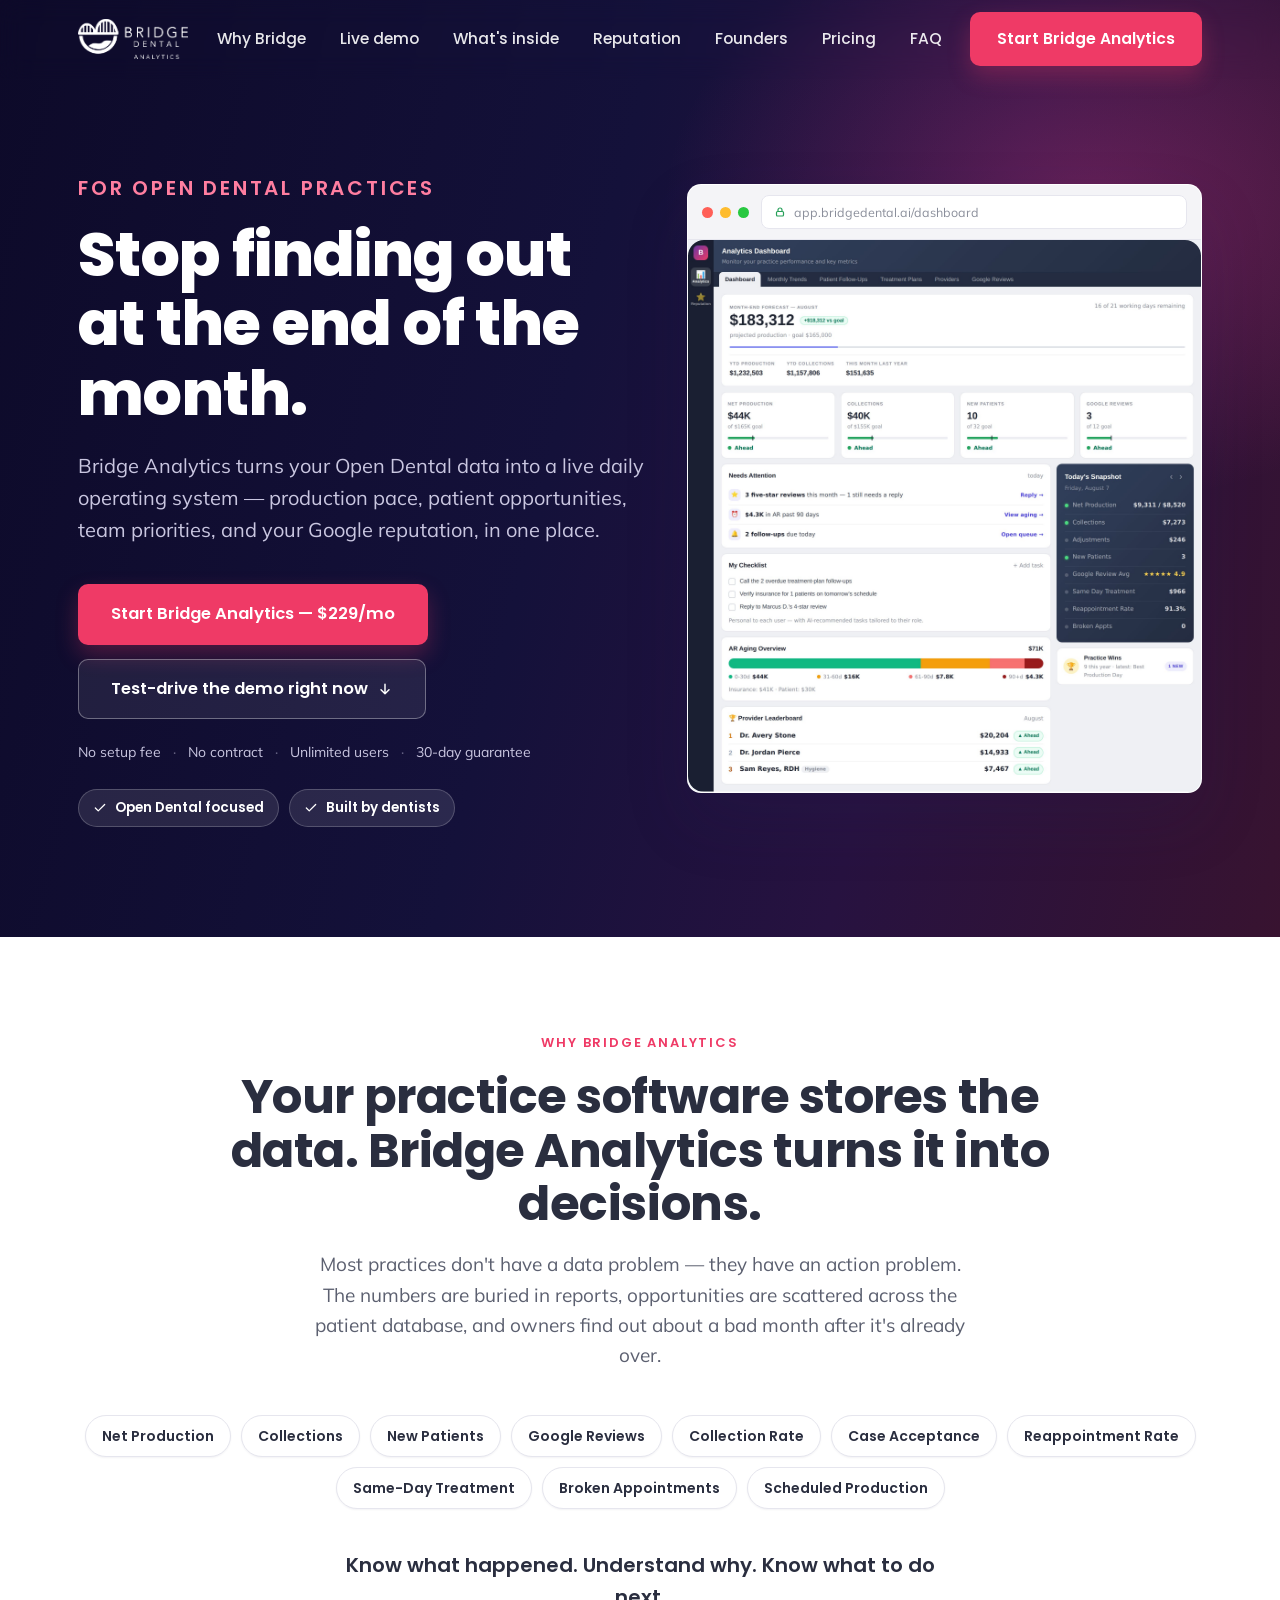
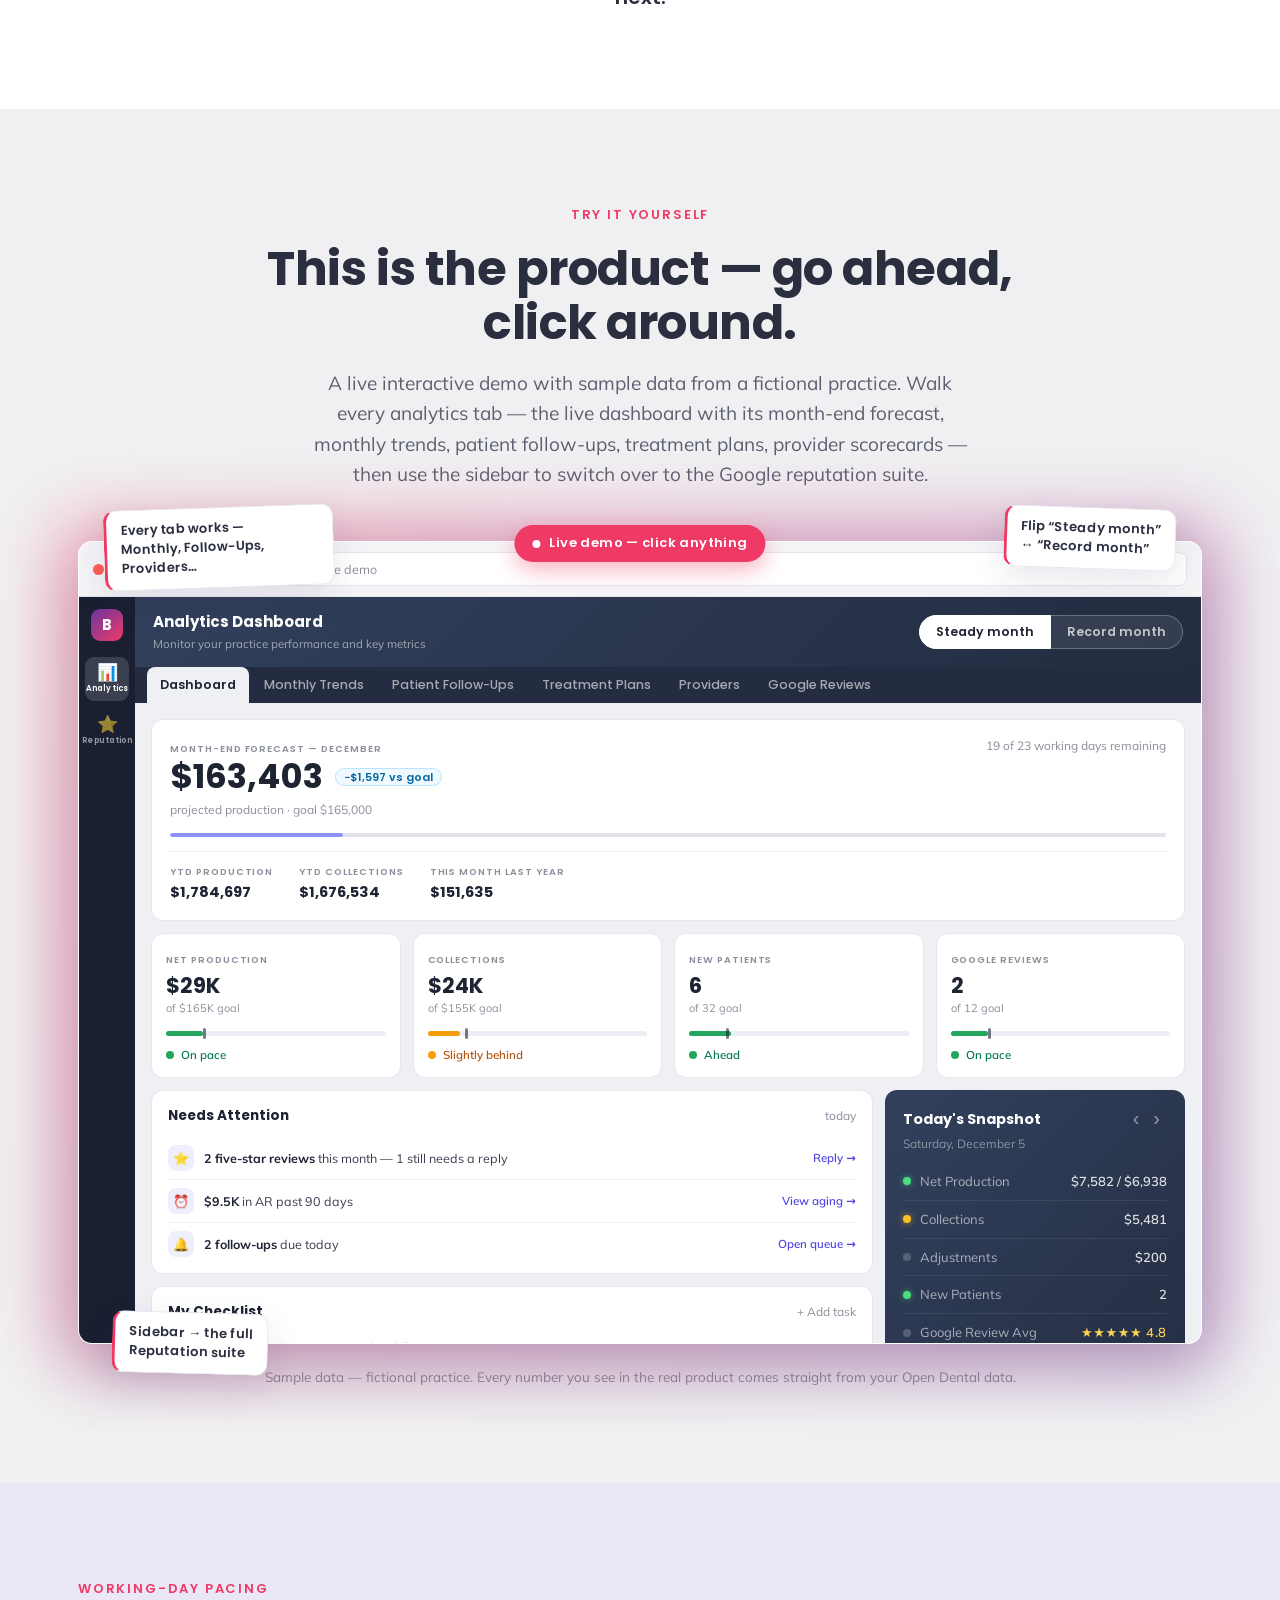
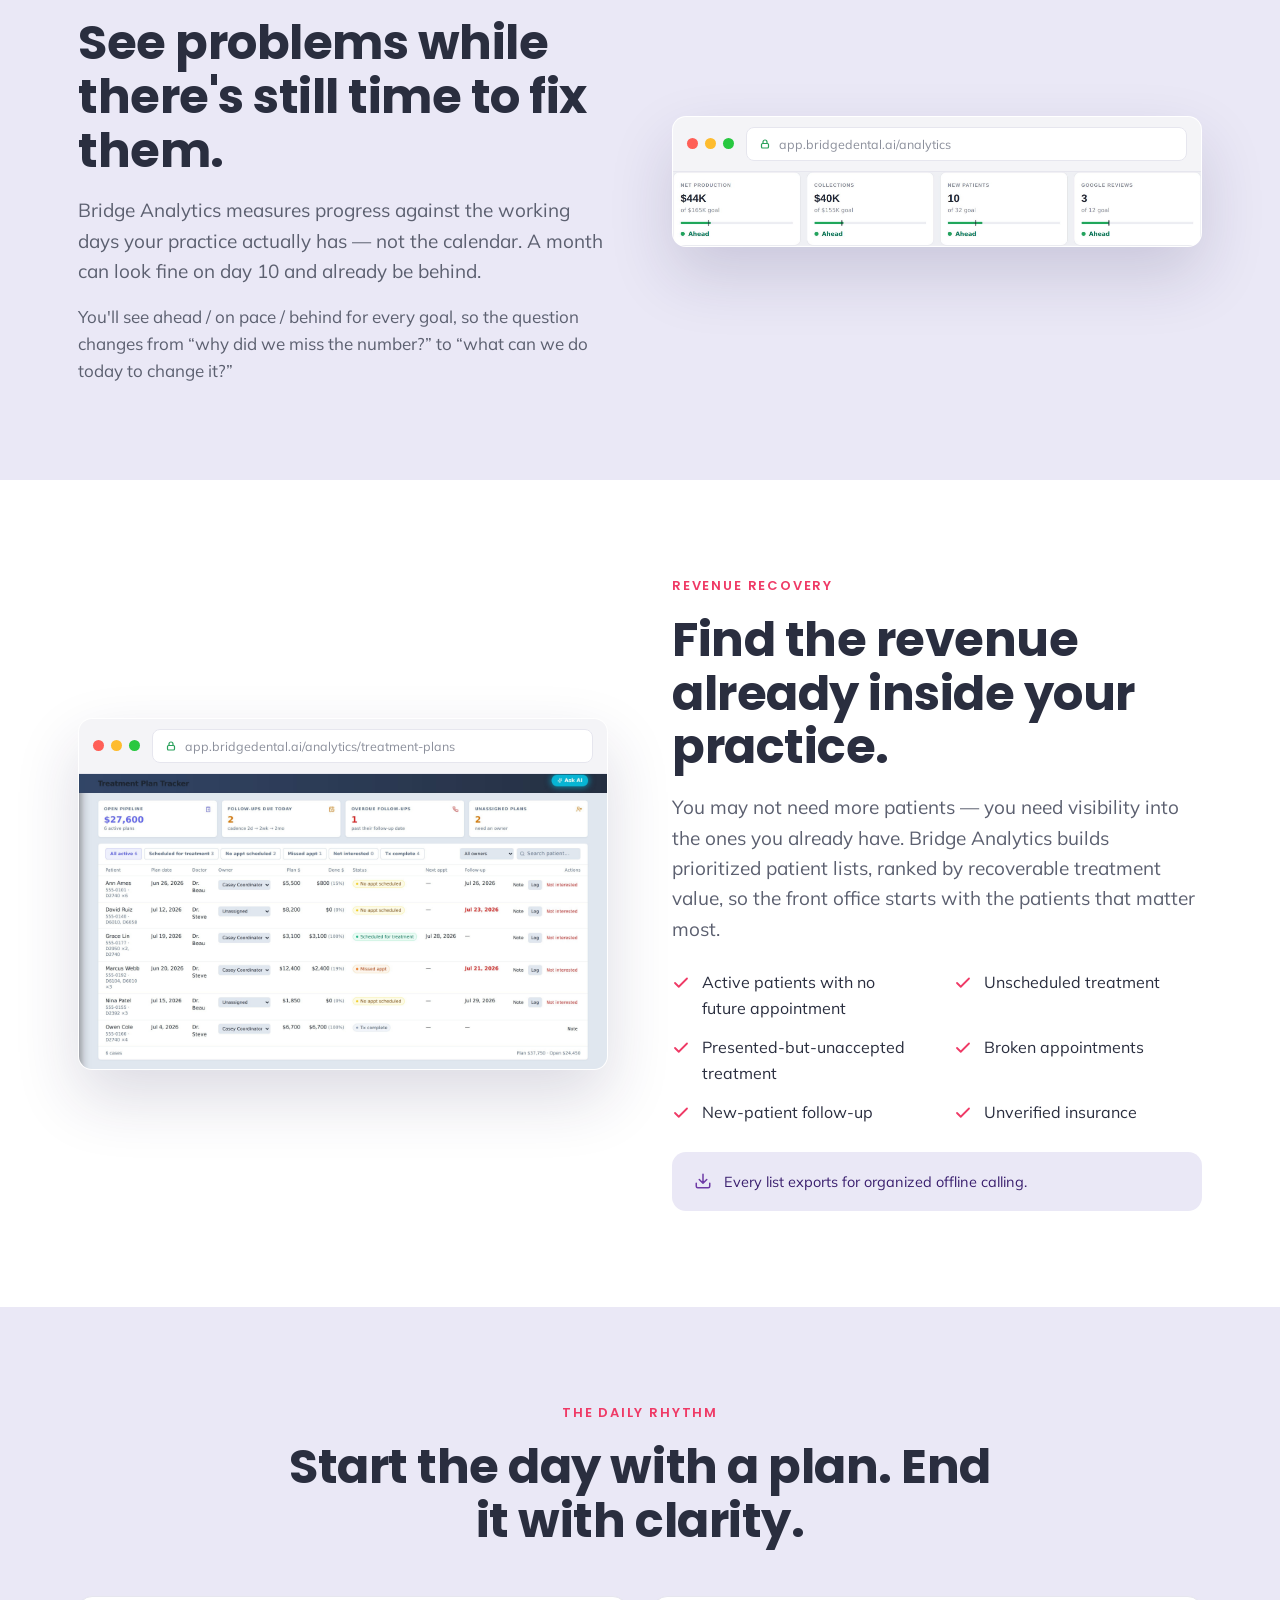
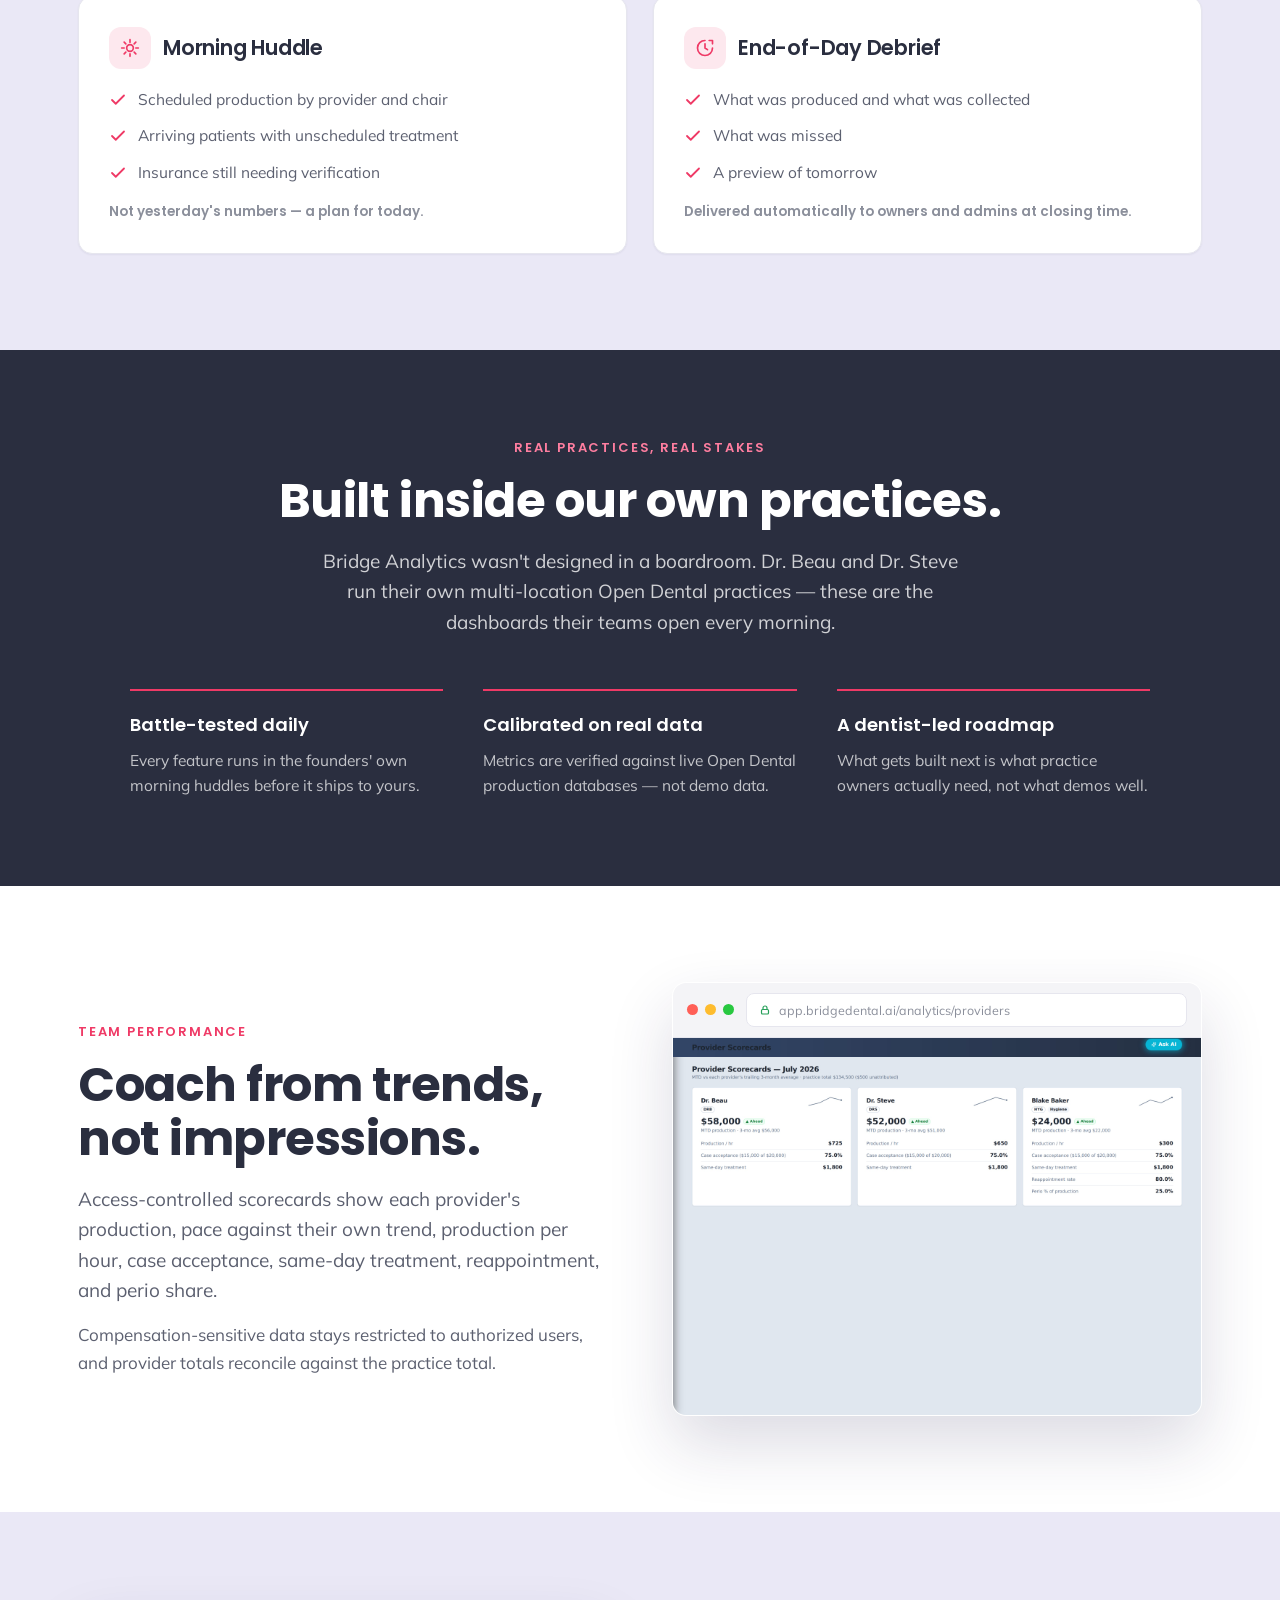
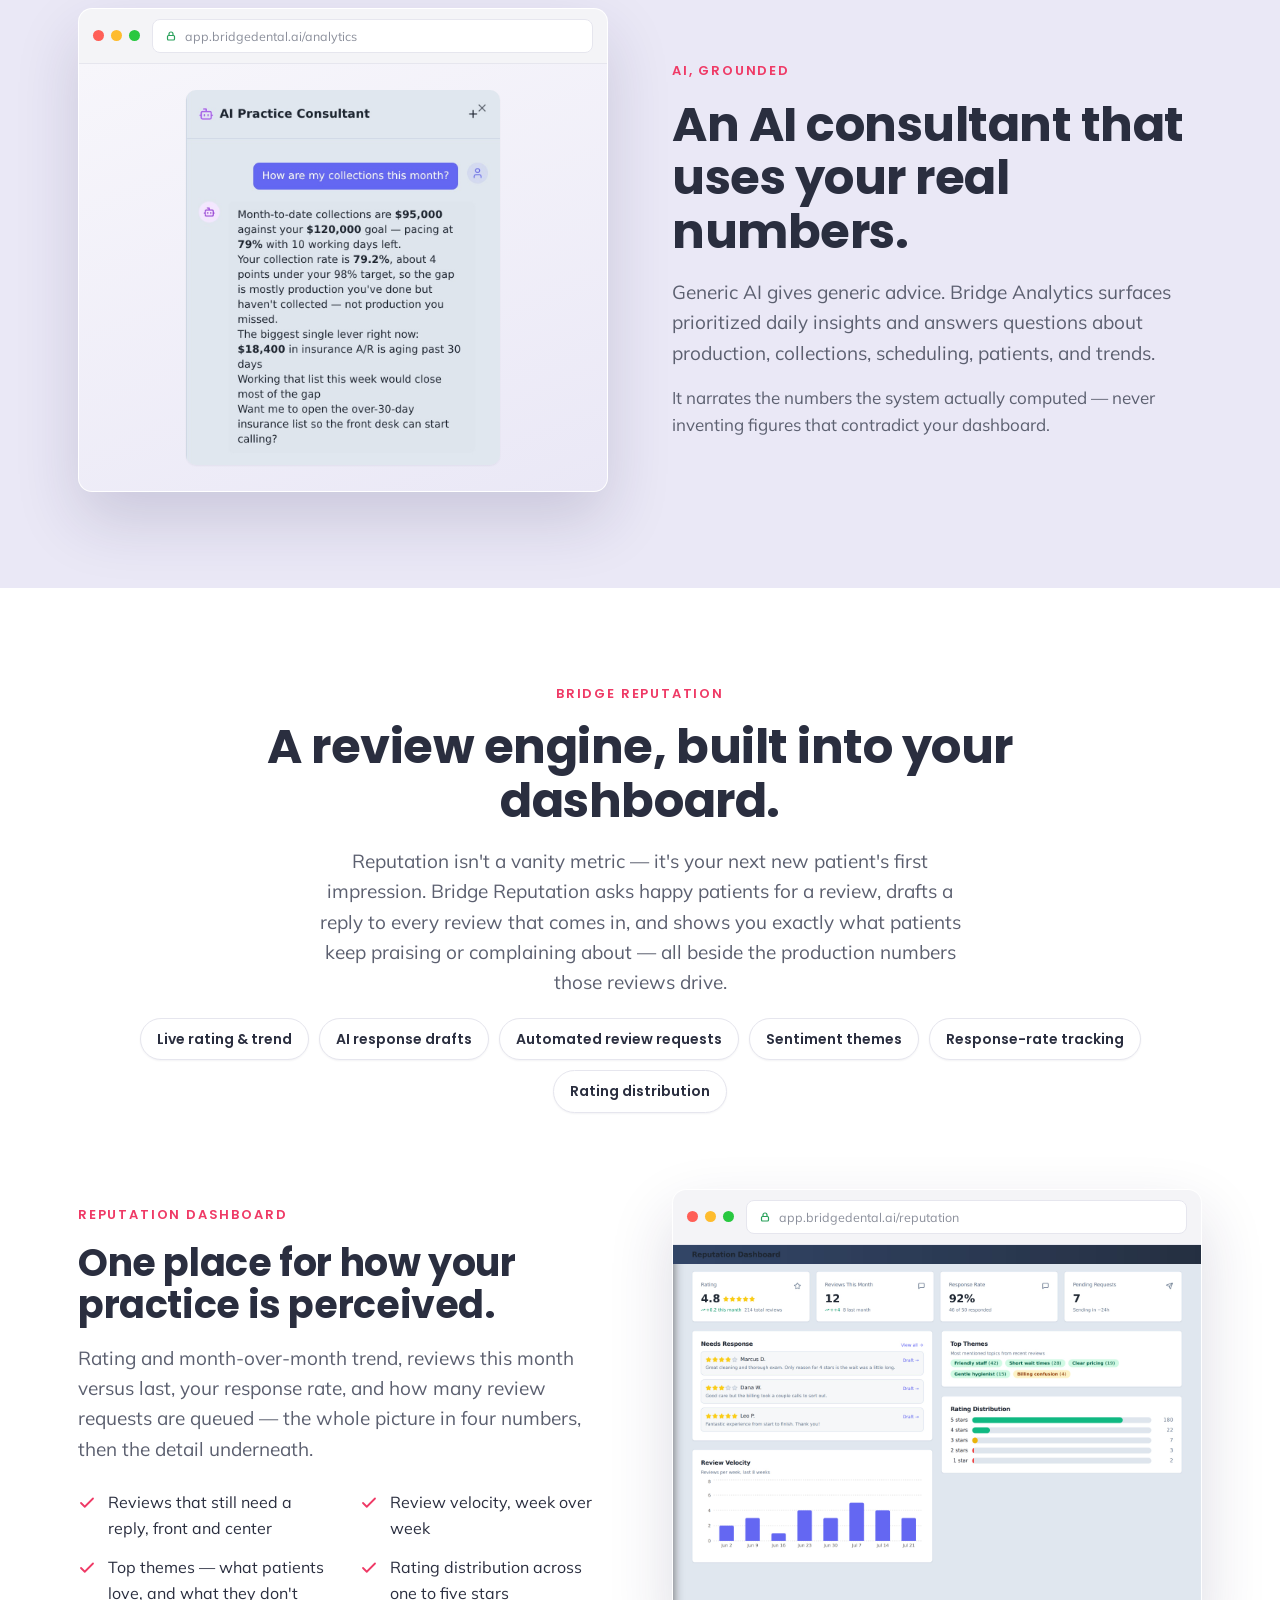
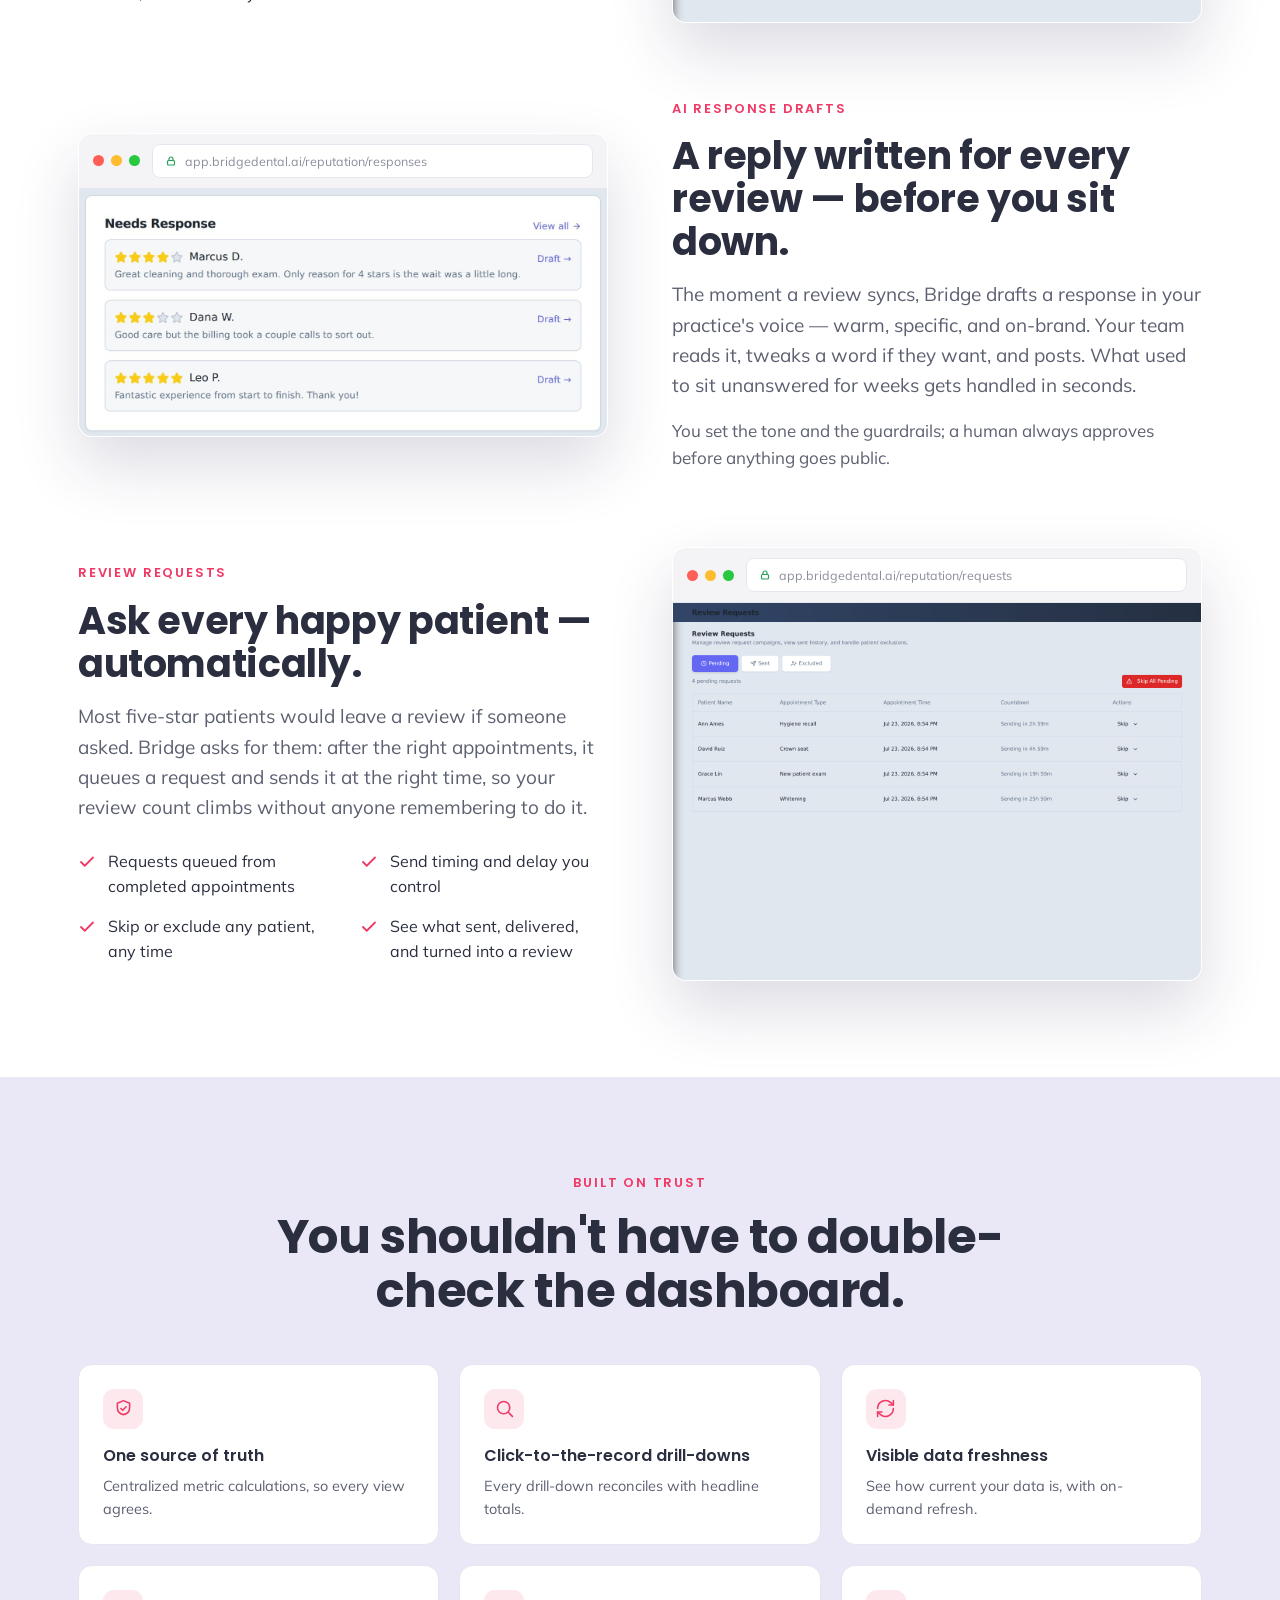
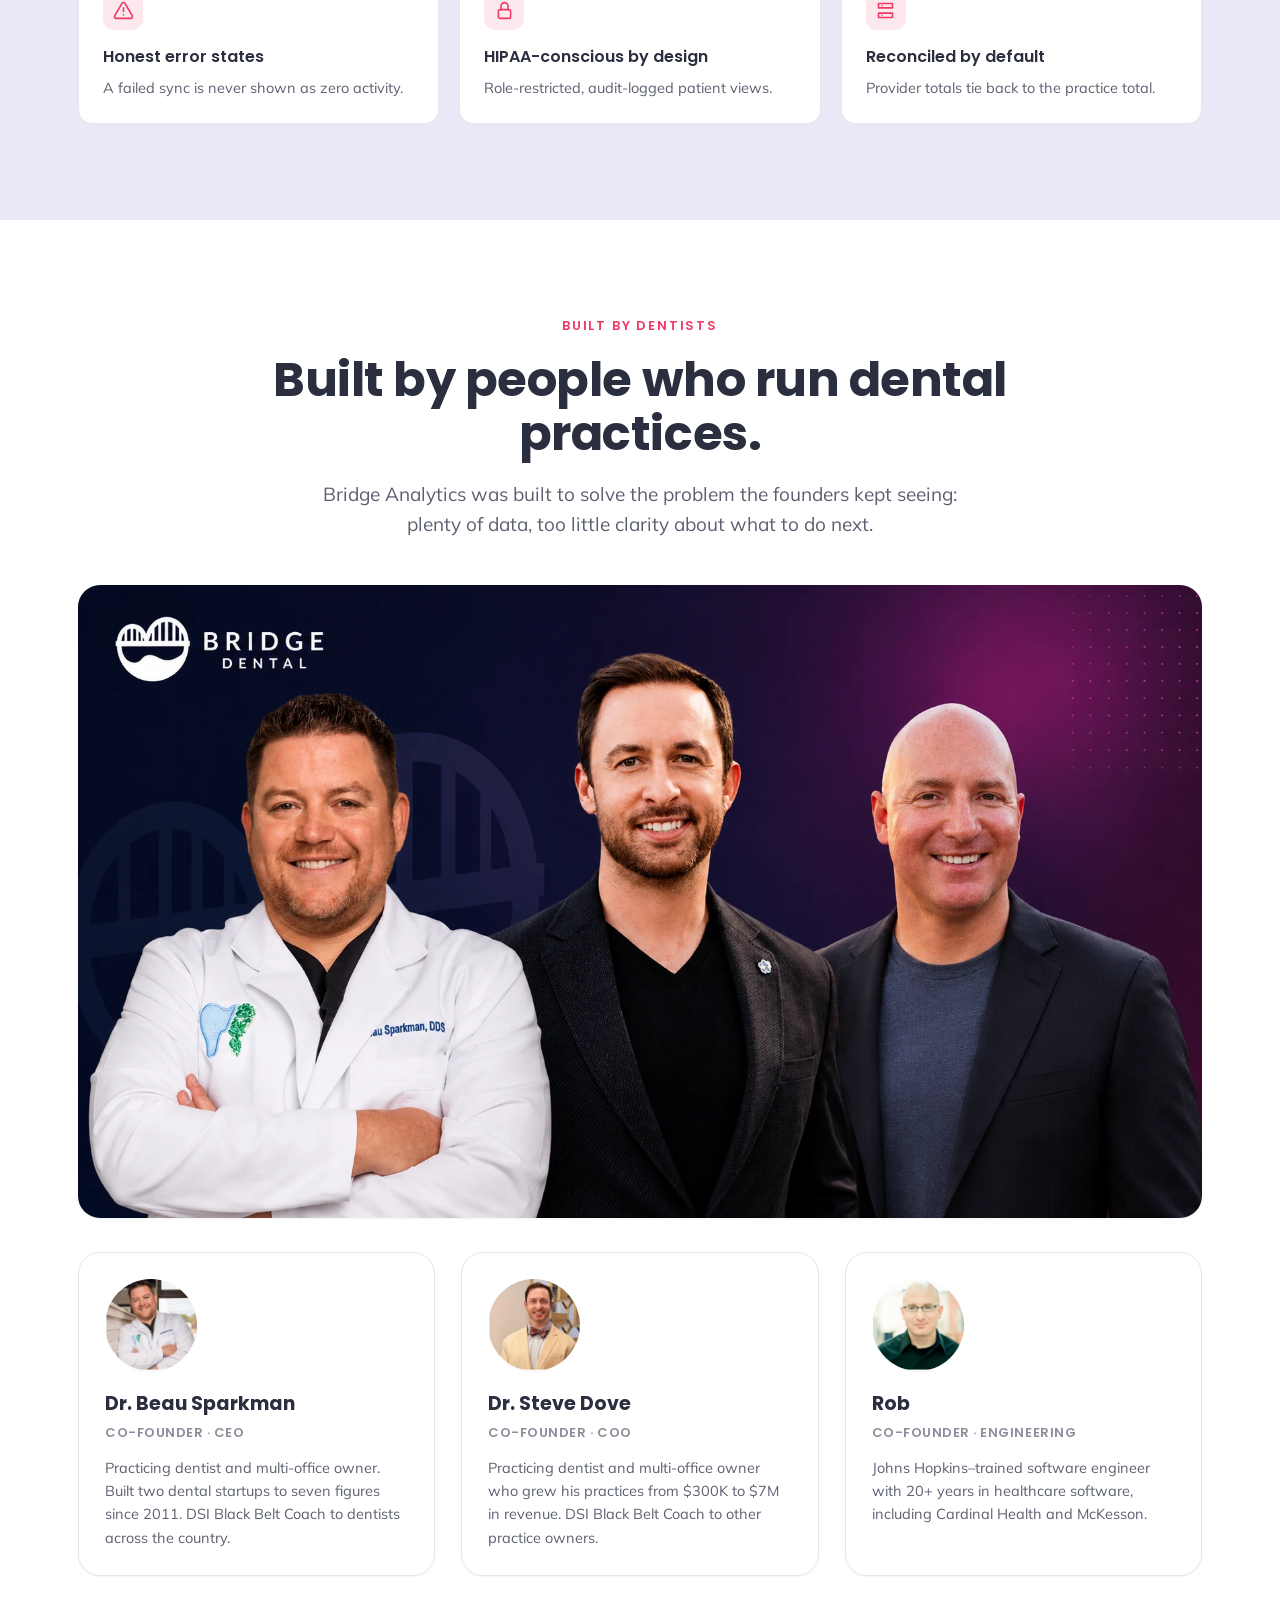
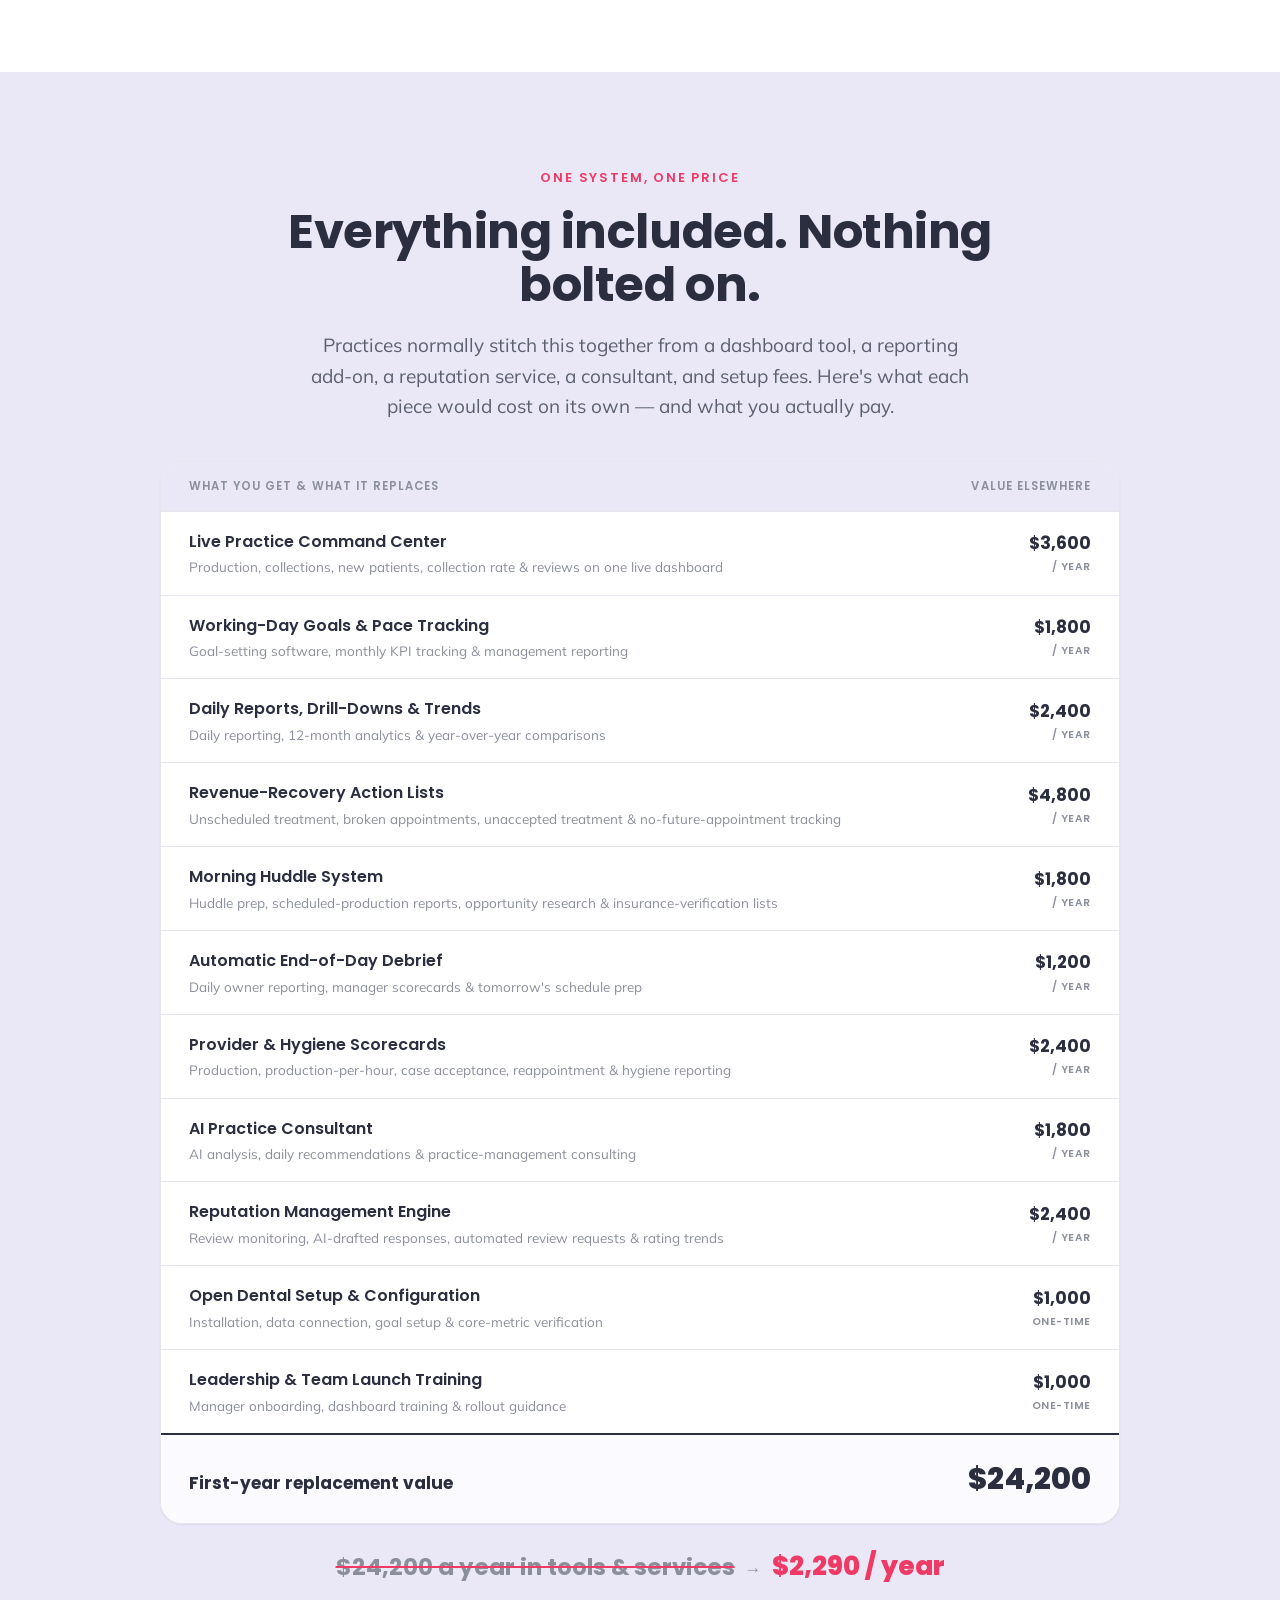
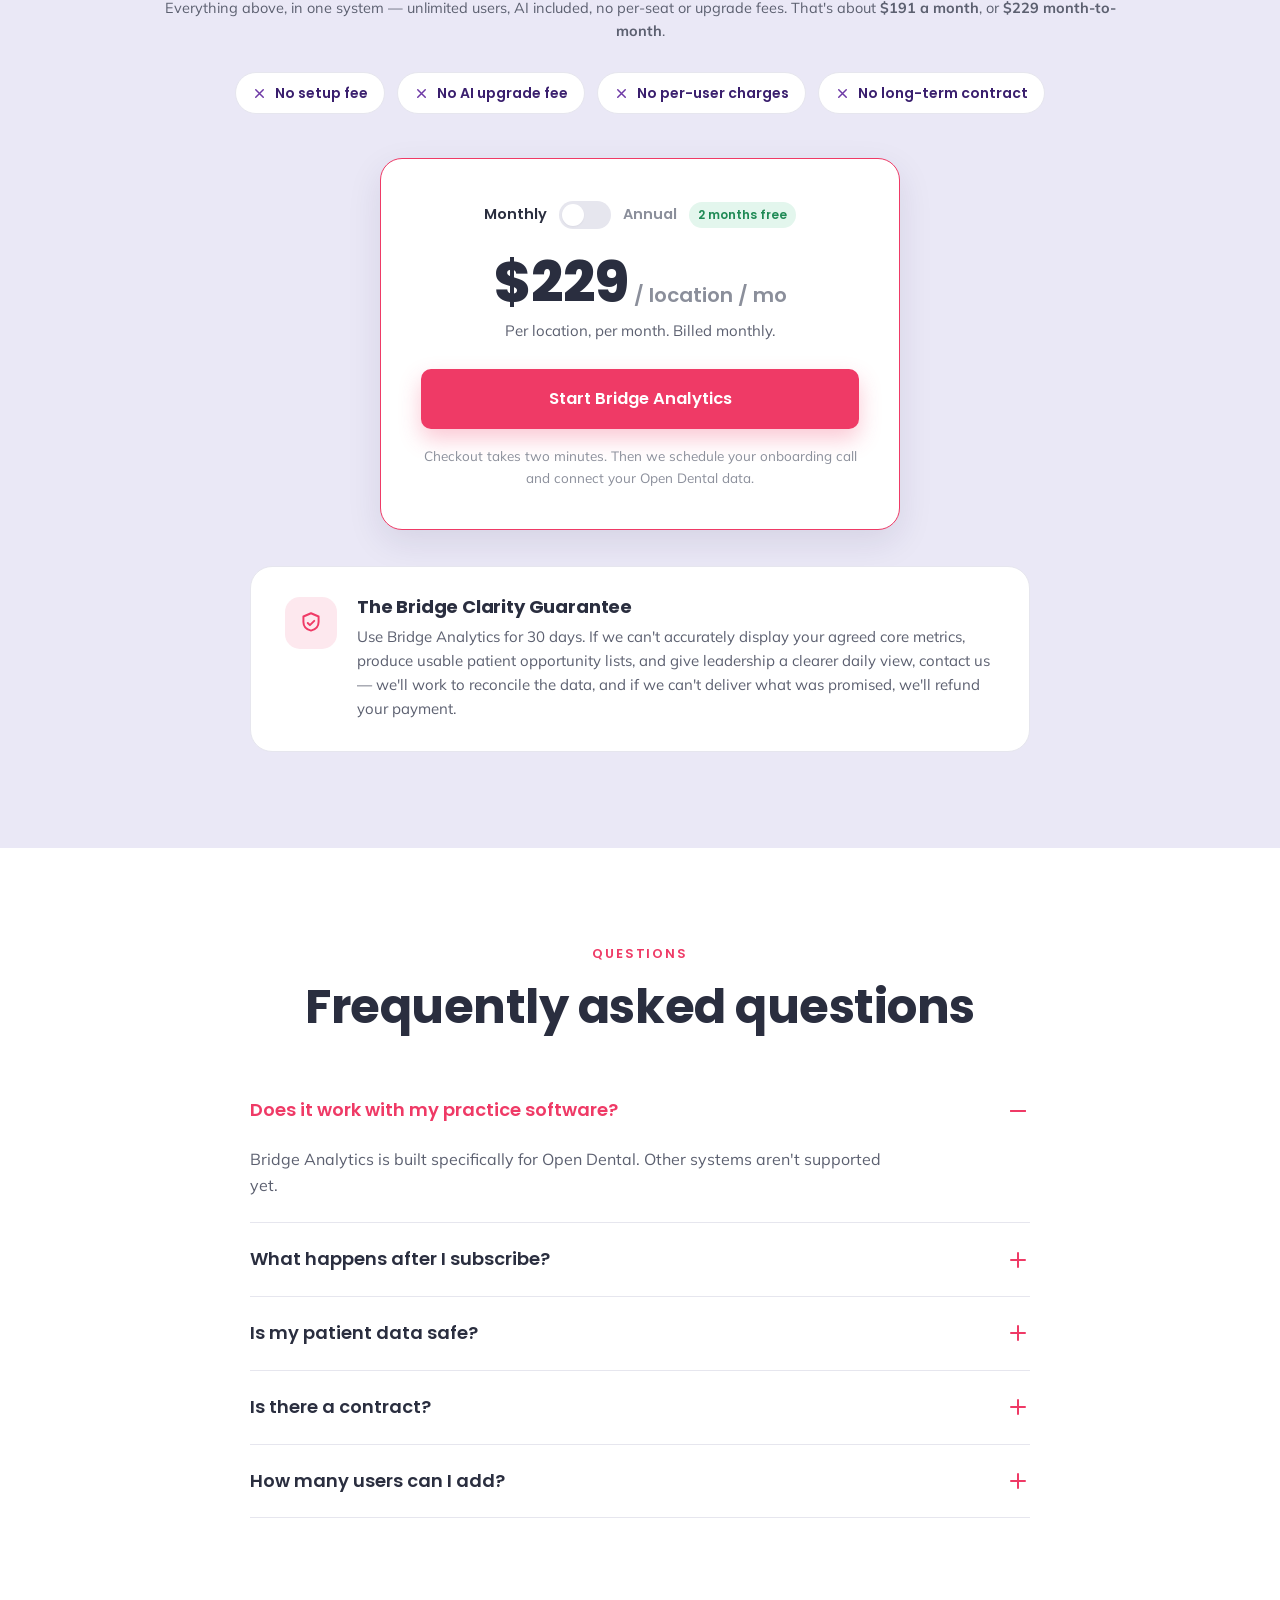
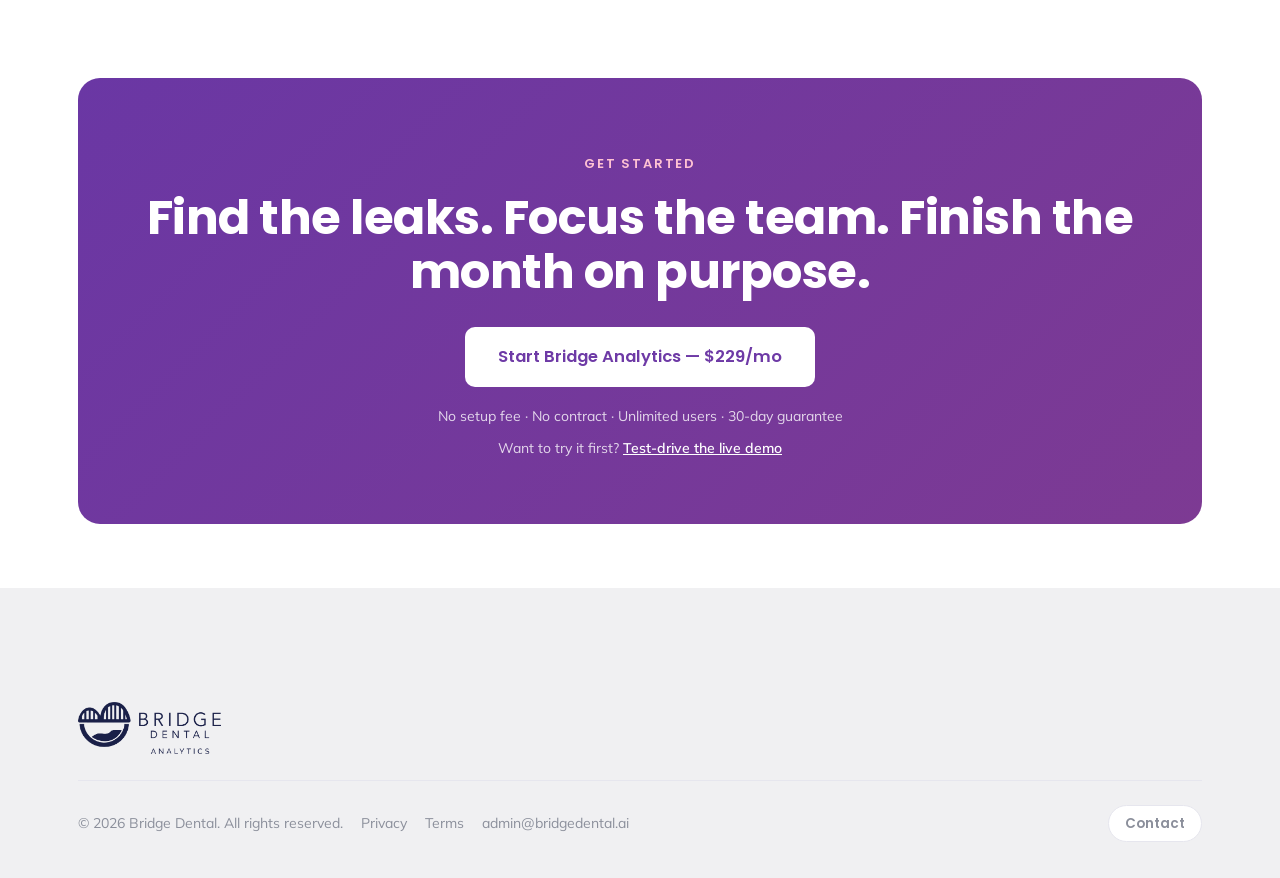
==== commit ac4735be: "Include Bridge Reputation in the Private Release plan; replace stale rings-era screenshots - Pricing" ====
--- a/dashboard/index.html
+++ b/dashboard/index.html
@@ -88,7 +88,7 @@
             <span class="browser__addr"><svg width="12" height="12" viewBox="0 0 24 24" fill="none" stroke="currentColor" stroke-width="2.4"><rect x="5" y="11" width="14" height="9" rx="2"/><path d="M8 11V8a4 4 0 0 1 8 0v3"/></svg>app.bridgedental.ai/dashboard</span>
           </div>
           <div class="shot shot--img">
-            <img loading="eager" fetchpriority="high" decoding="async" class="shot__img" style="display:block;width:100%;max-width:100%;height:auto;" src="../assets/app/analytics-dashboard.jpg" alt="Bridge Analytics dashboard — month-to-date pace, forecast, AR aging and today's snapshot" width="2912" height="2448" />
+            <img loading="eager" fetchpriority="high" decoding="async" class="shot__img" style="display:block;width:100%;max-width:100%;height:auto;" src="../assets/app/analytics-dashboard.jpg?v=20260807" alt="Bridge Analytics dashboard — month-end forecast, pace gauges, needs-attention list, AR aging and today's snapshot" width="2244" height="2412" />
           </div>
         </figure>
       </div>
@@ -161,7 +161,7 @@
           <span class="browser__addr"><svg width="12" height="12" viewBox="0 0 24 24" fill="none" stroke="currentColor" stroke-width="2.4"><rect x="5" y="11" width="14" height="9" rx="2"/><path d="M8 11V8a4 4 0 0 1 8 0v3"/></svg>app.bridgedental.ai/analytics</span>
         </div>
         <div class="shot shot--img shot--auto">
-          <img loading="lazy" decoding="async" class="shot__img" style="display:block;width:100%;max-width:100%;height:auto;" src="../assets/app/pacing-rings.jpg" alt="Month-to-date pace rings — Net Production, Collections, New Patients and Google Reviews, each marked Ahead" width="2056" height="556" />
+          <img loading="lazy" decoding="async" class="shot__img" style="display:block;width:100%;max-width:100%;height:auto;" src="../assets/app/pacing-gauges.jpg?v=20260807" alt="Month-to-date pace gauges — Net Production, Collections, New Patients and Google Reviews, each with a working-day pace tick and marked Ahead" width="2068" height="292" />
         </div>
       </figure>
     </div>
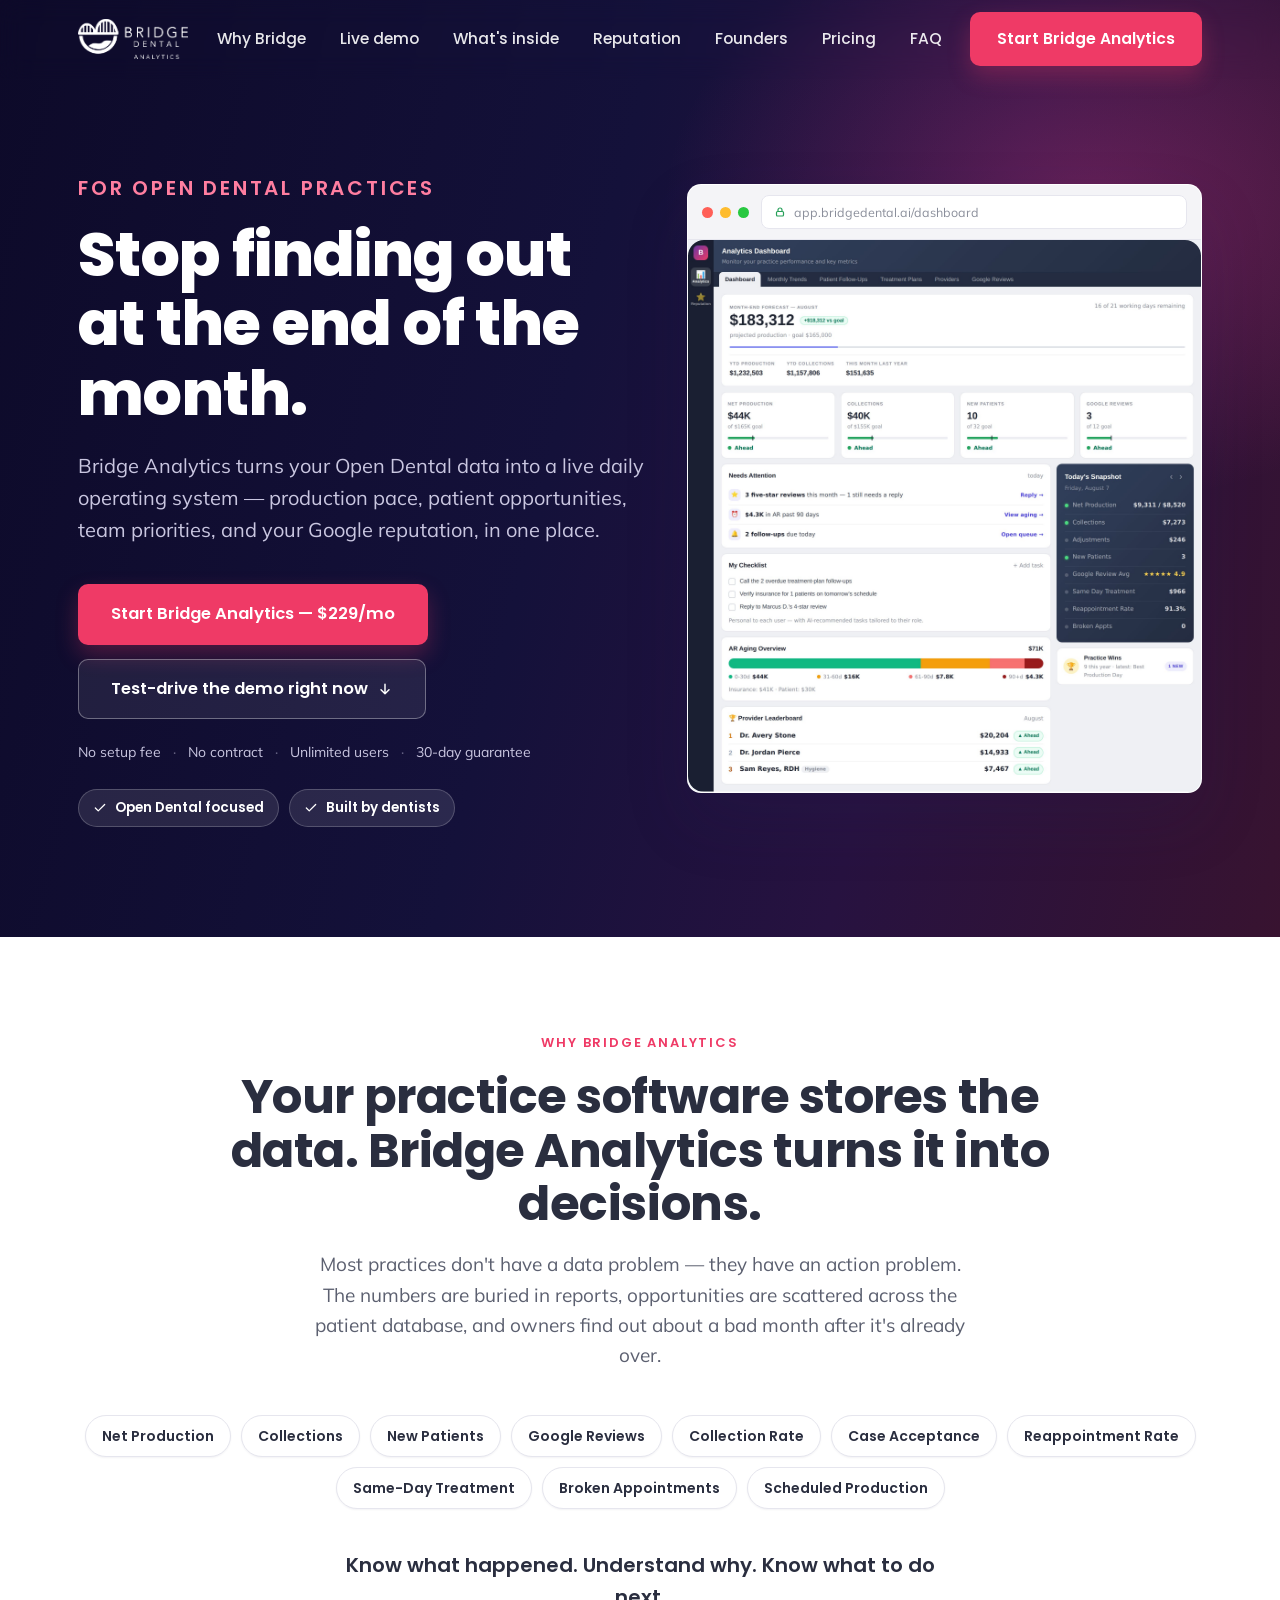
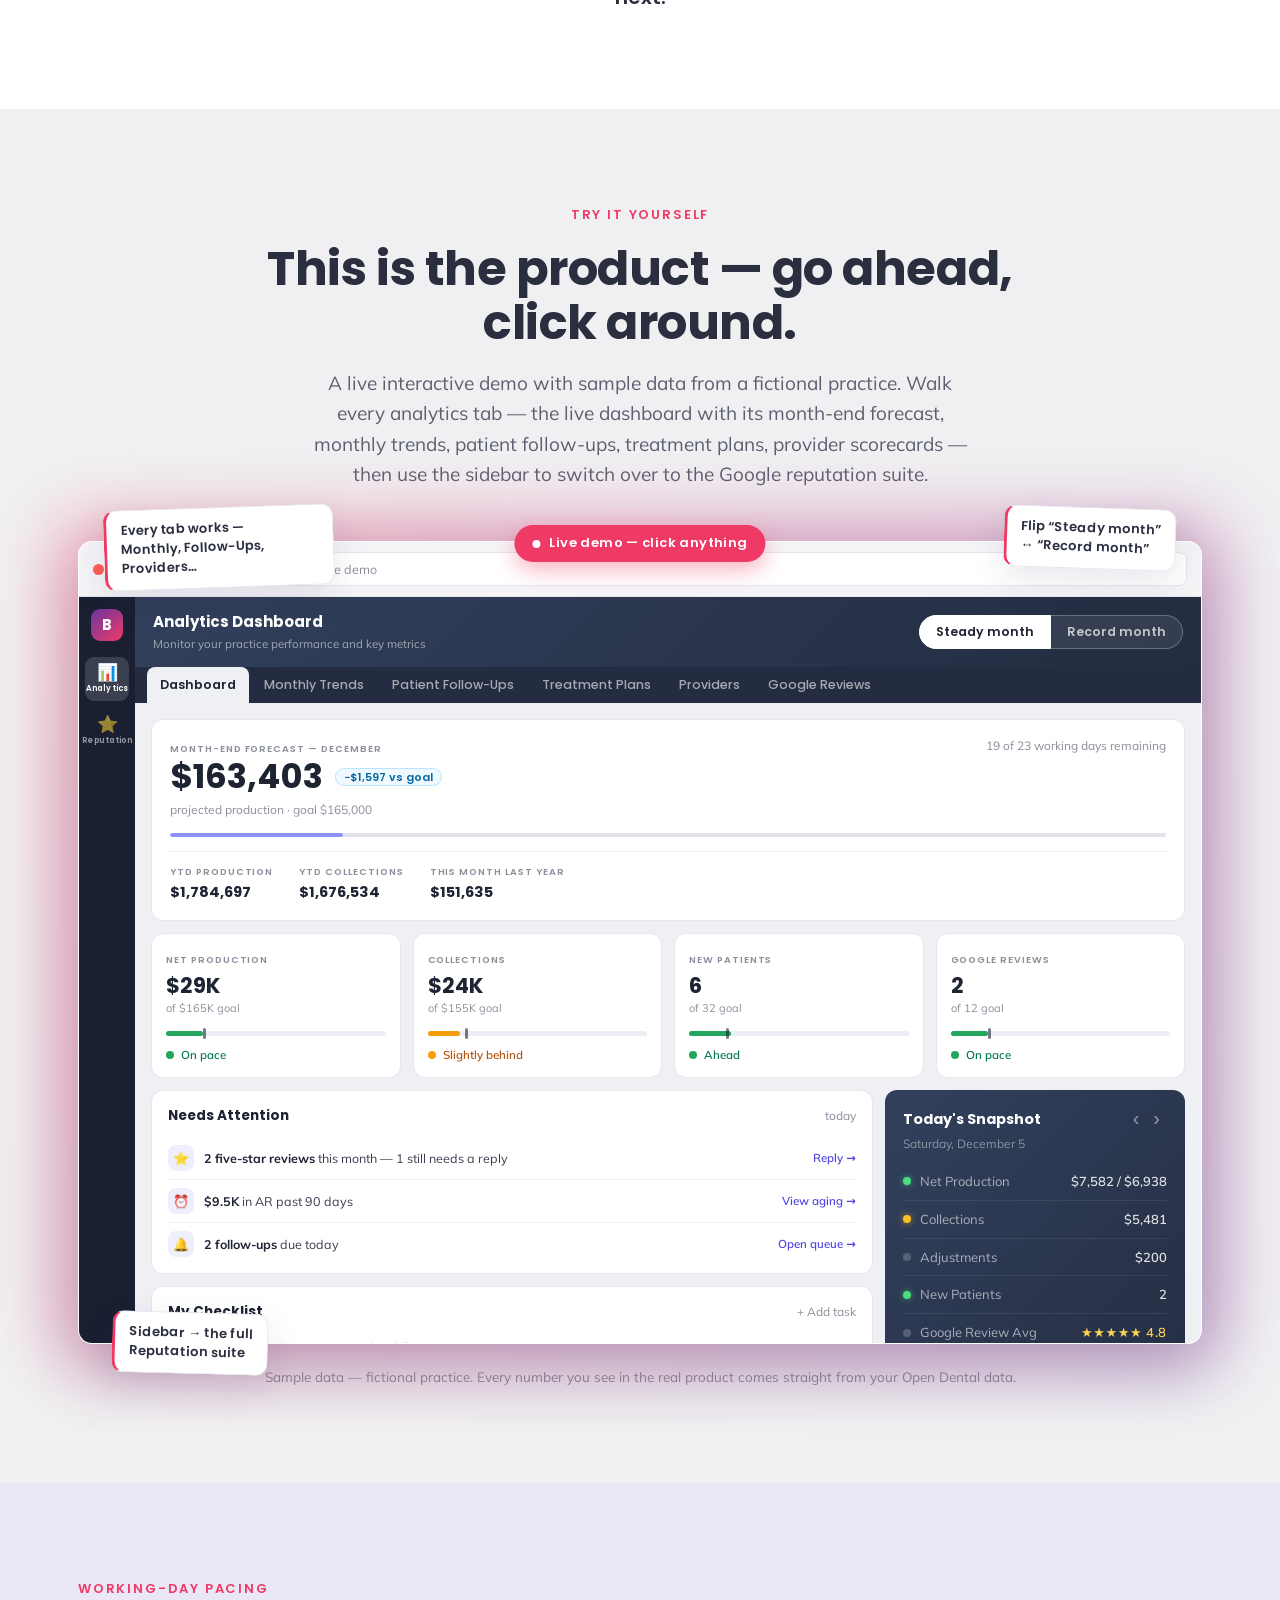
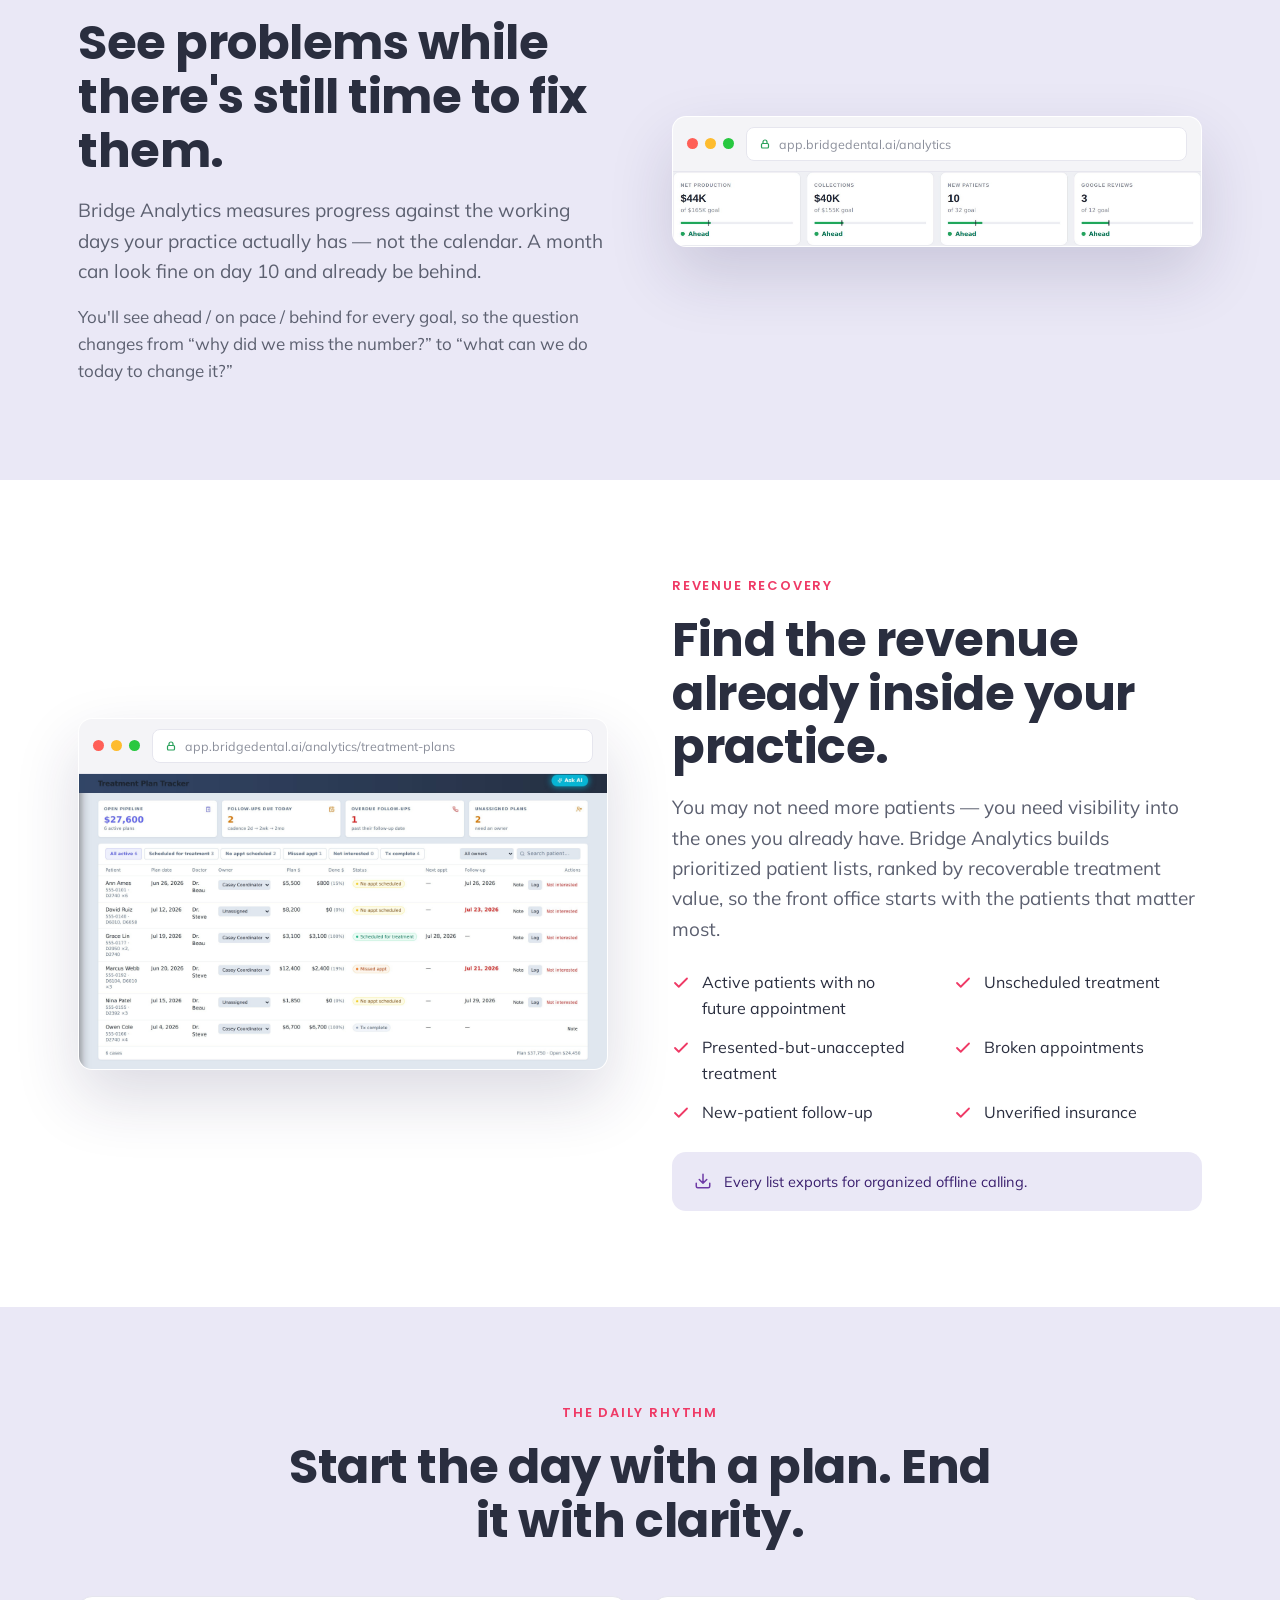
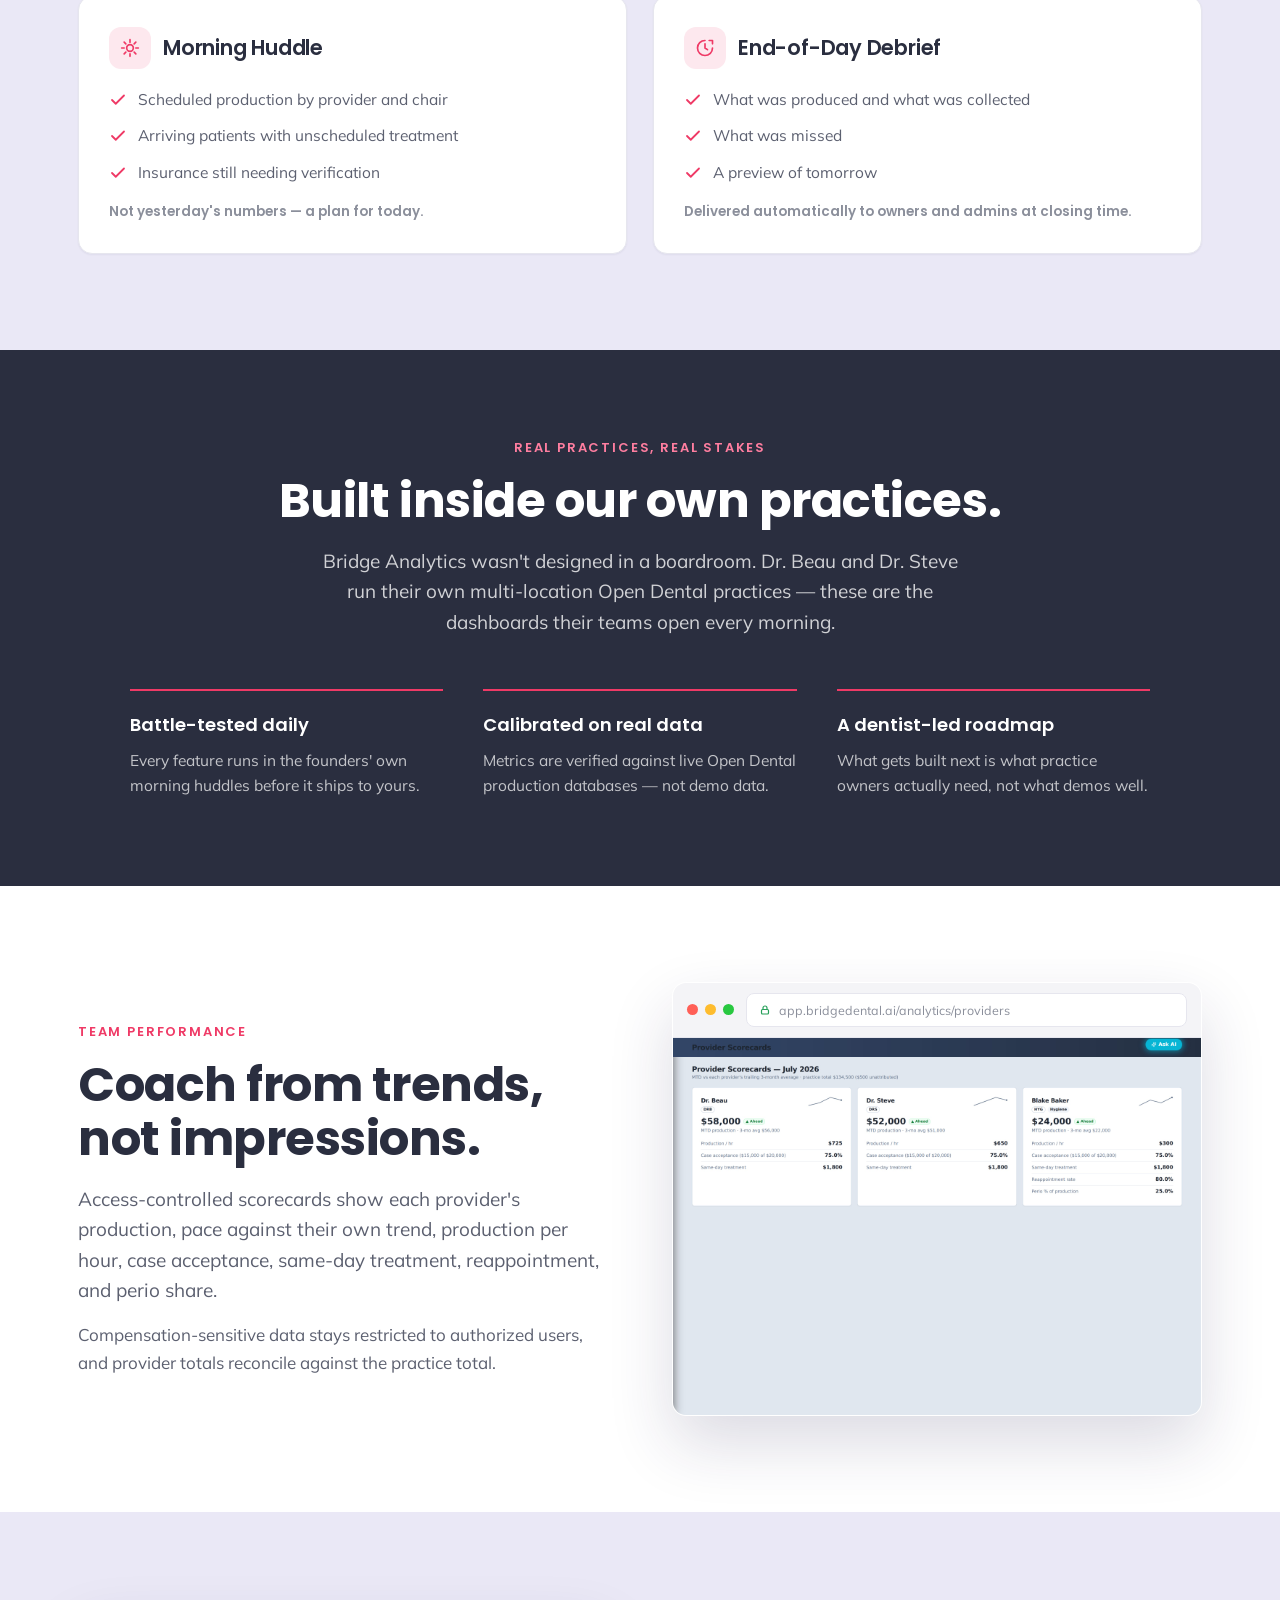
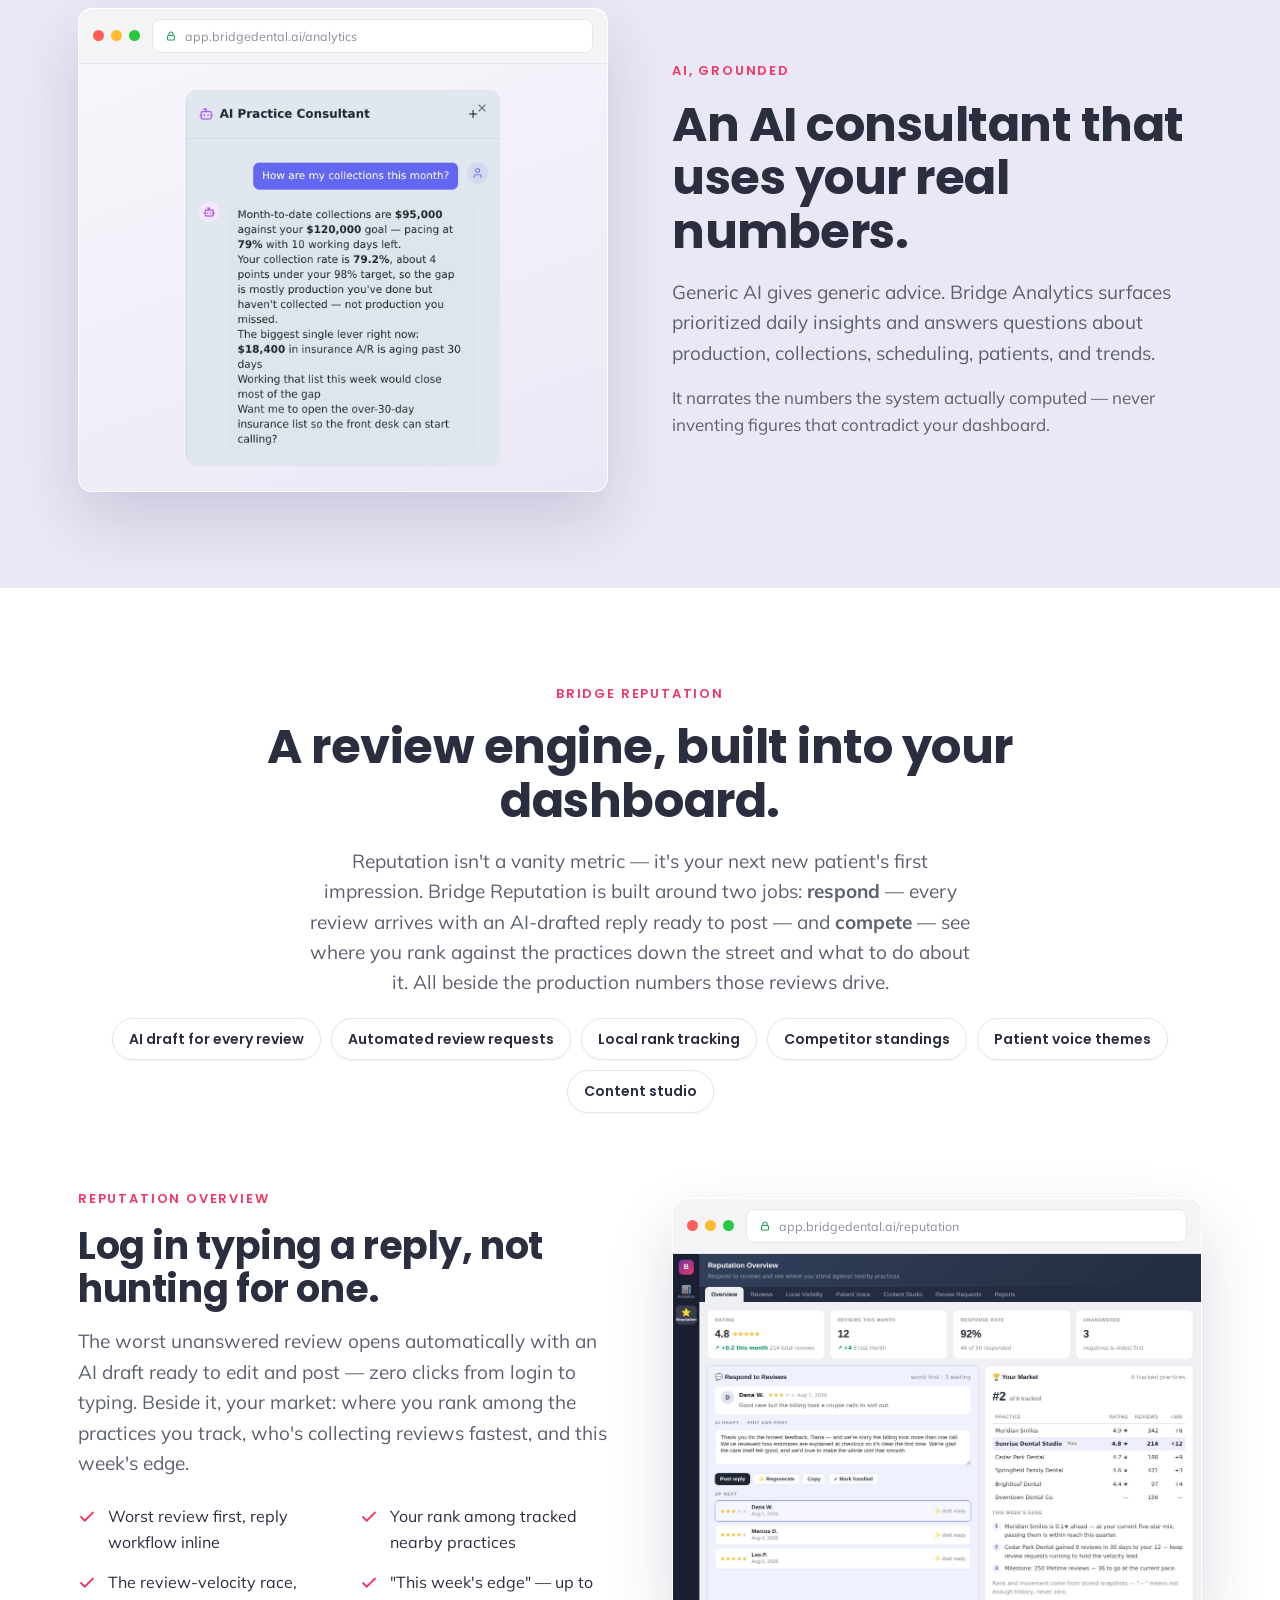
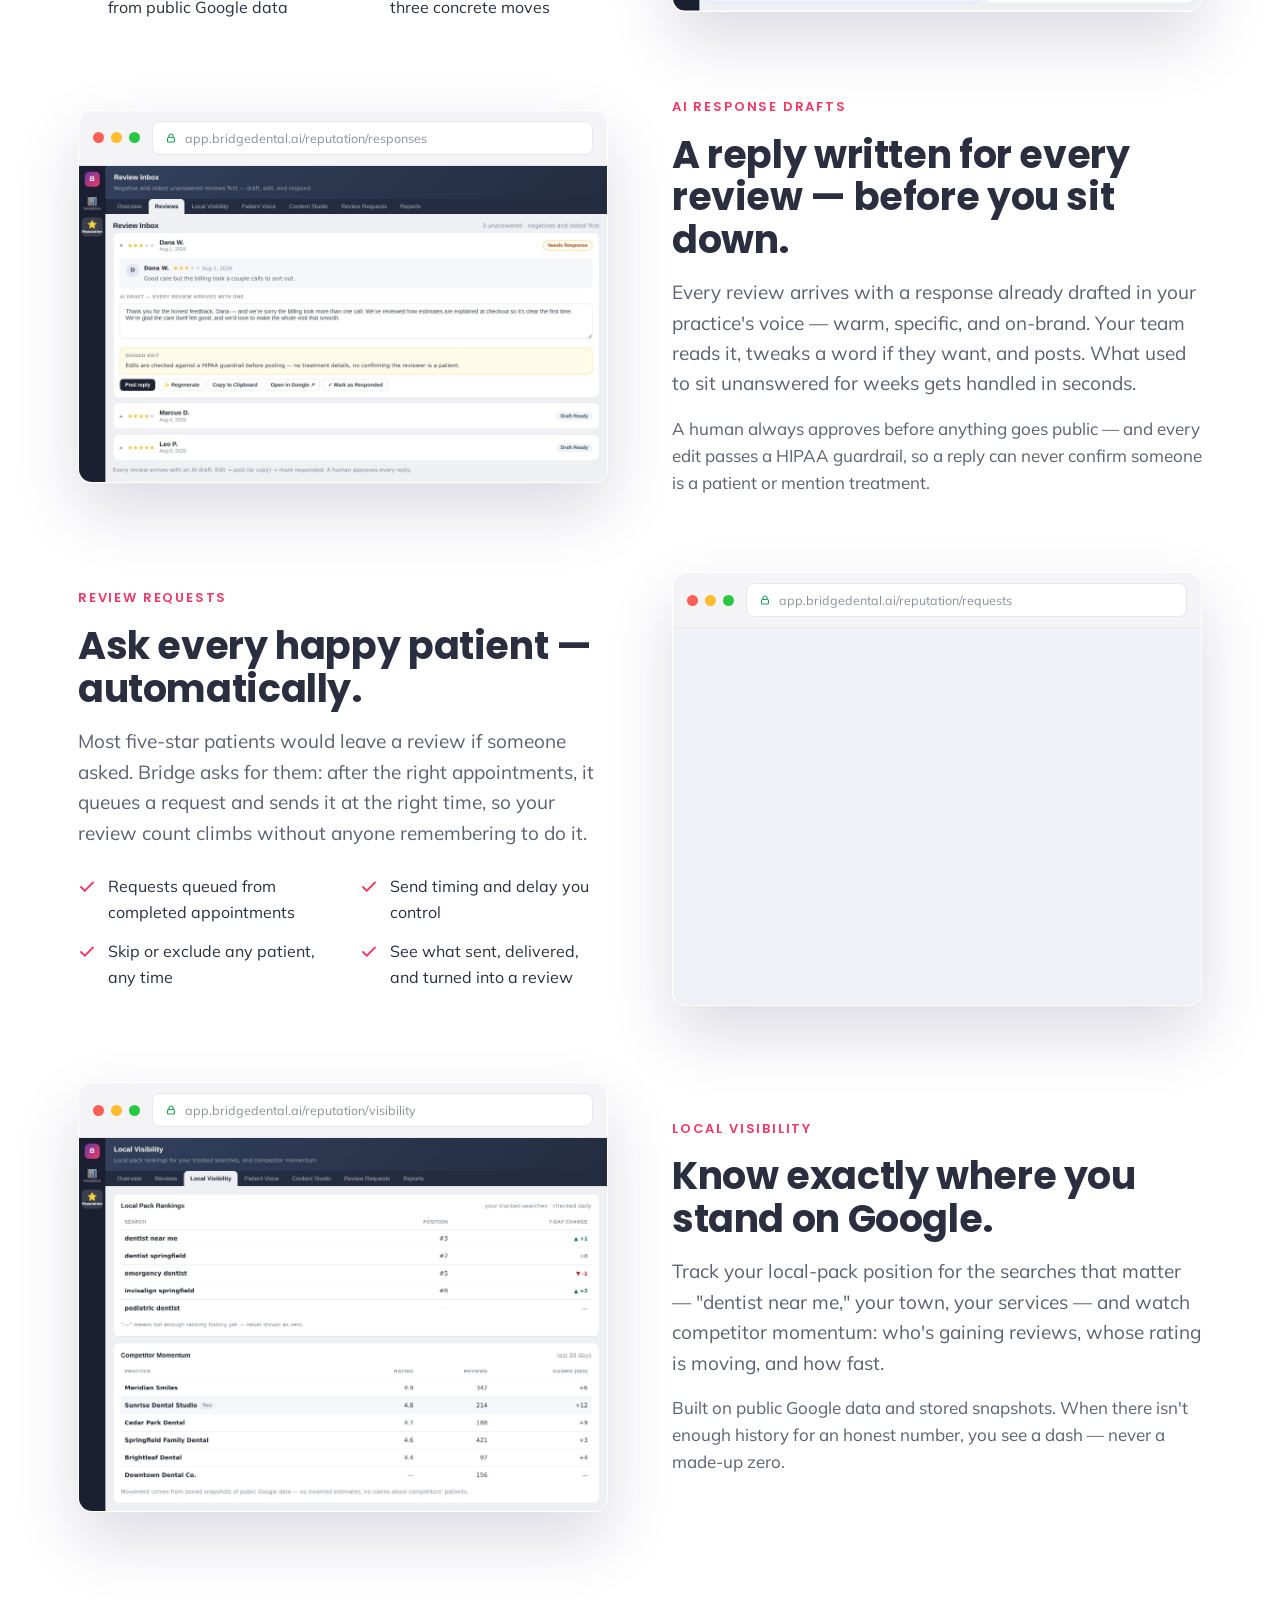
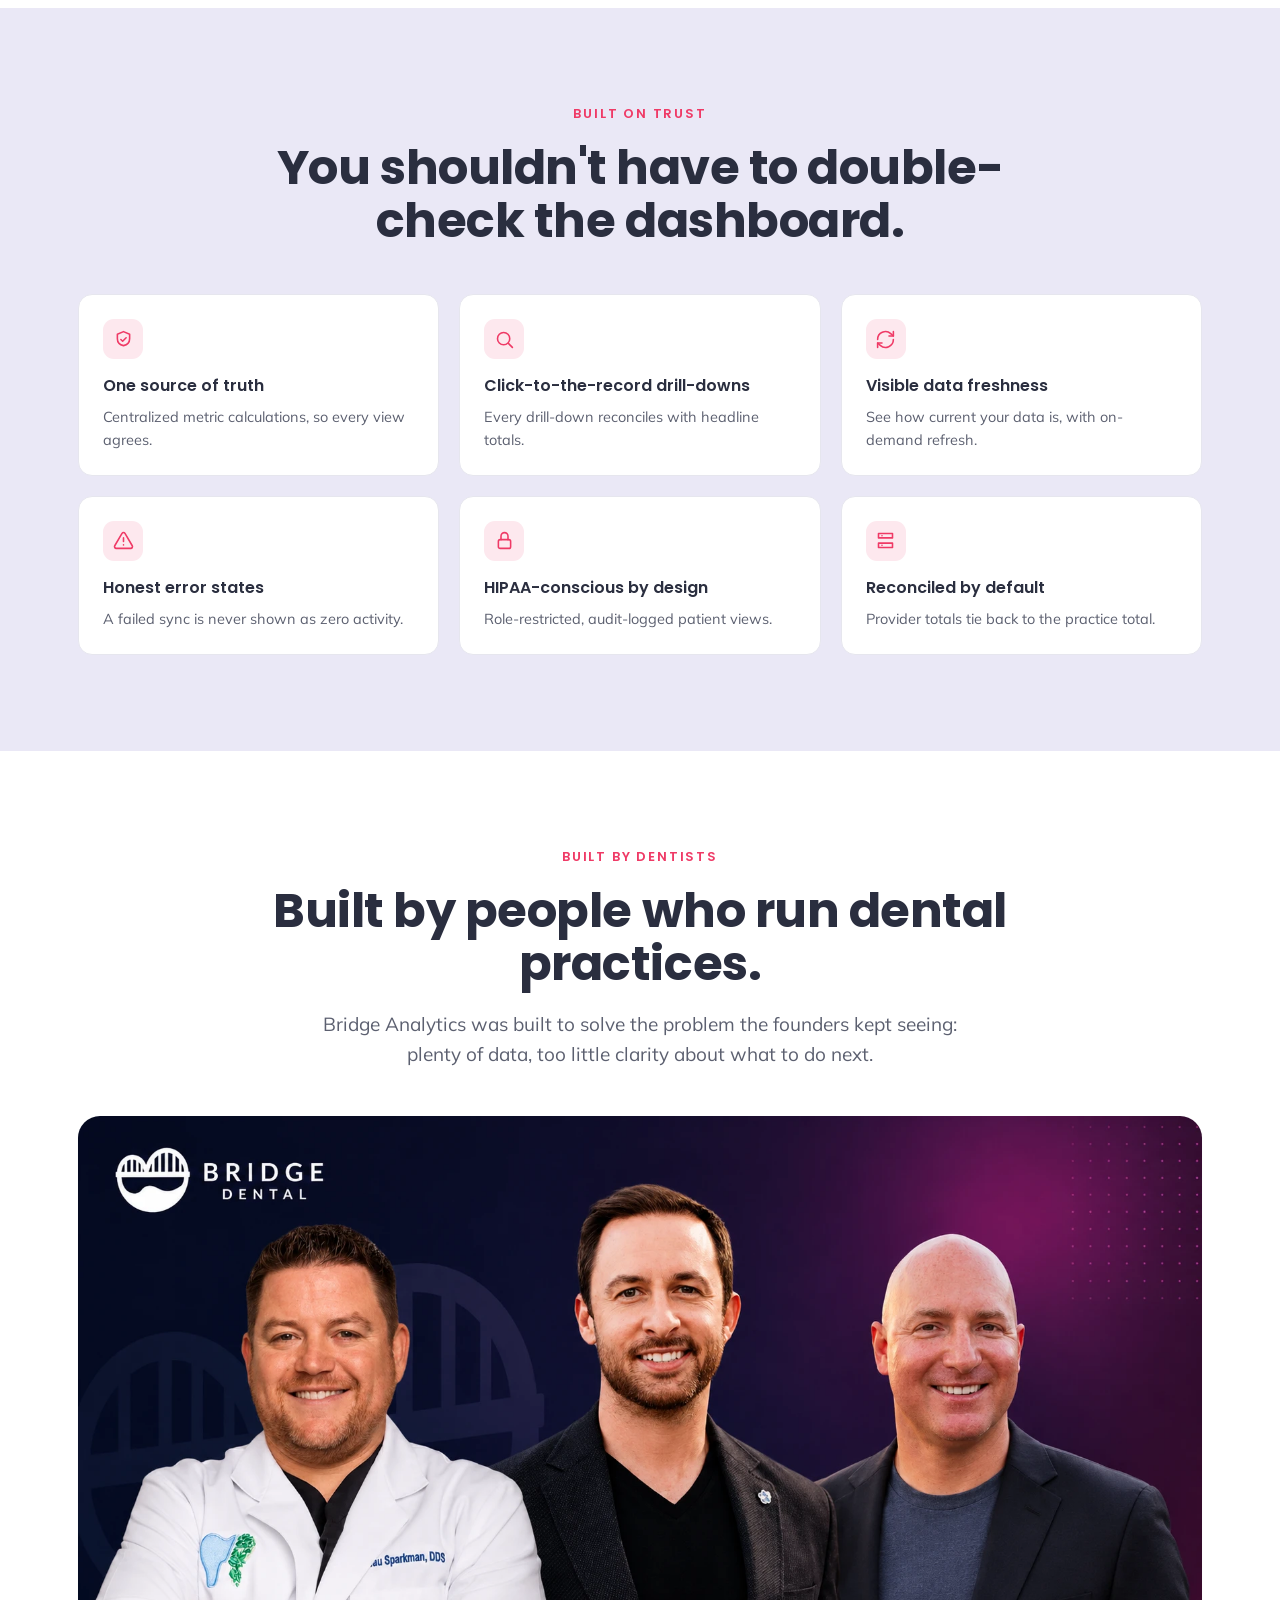
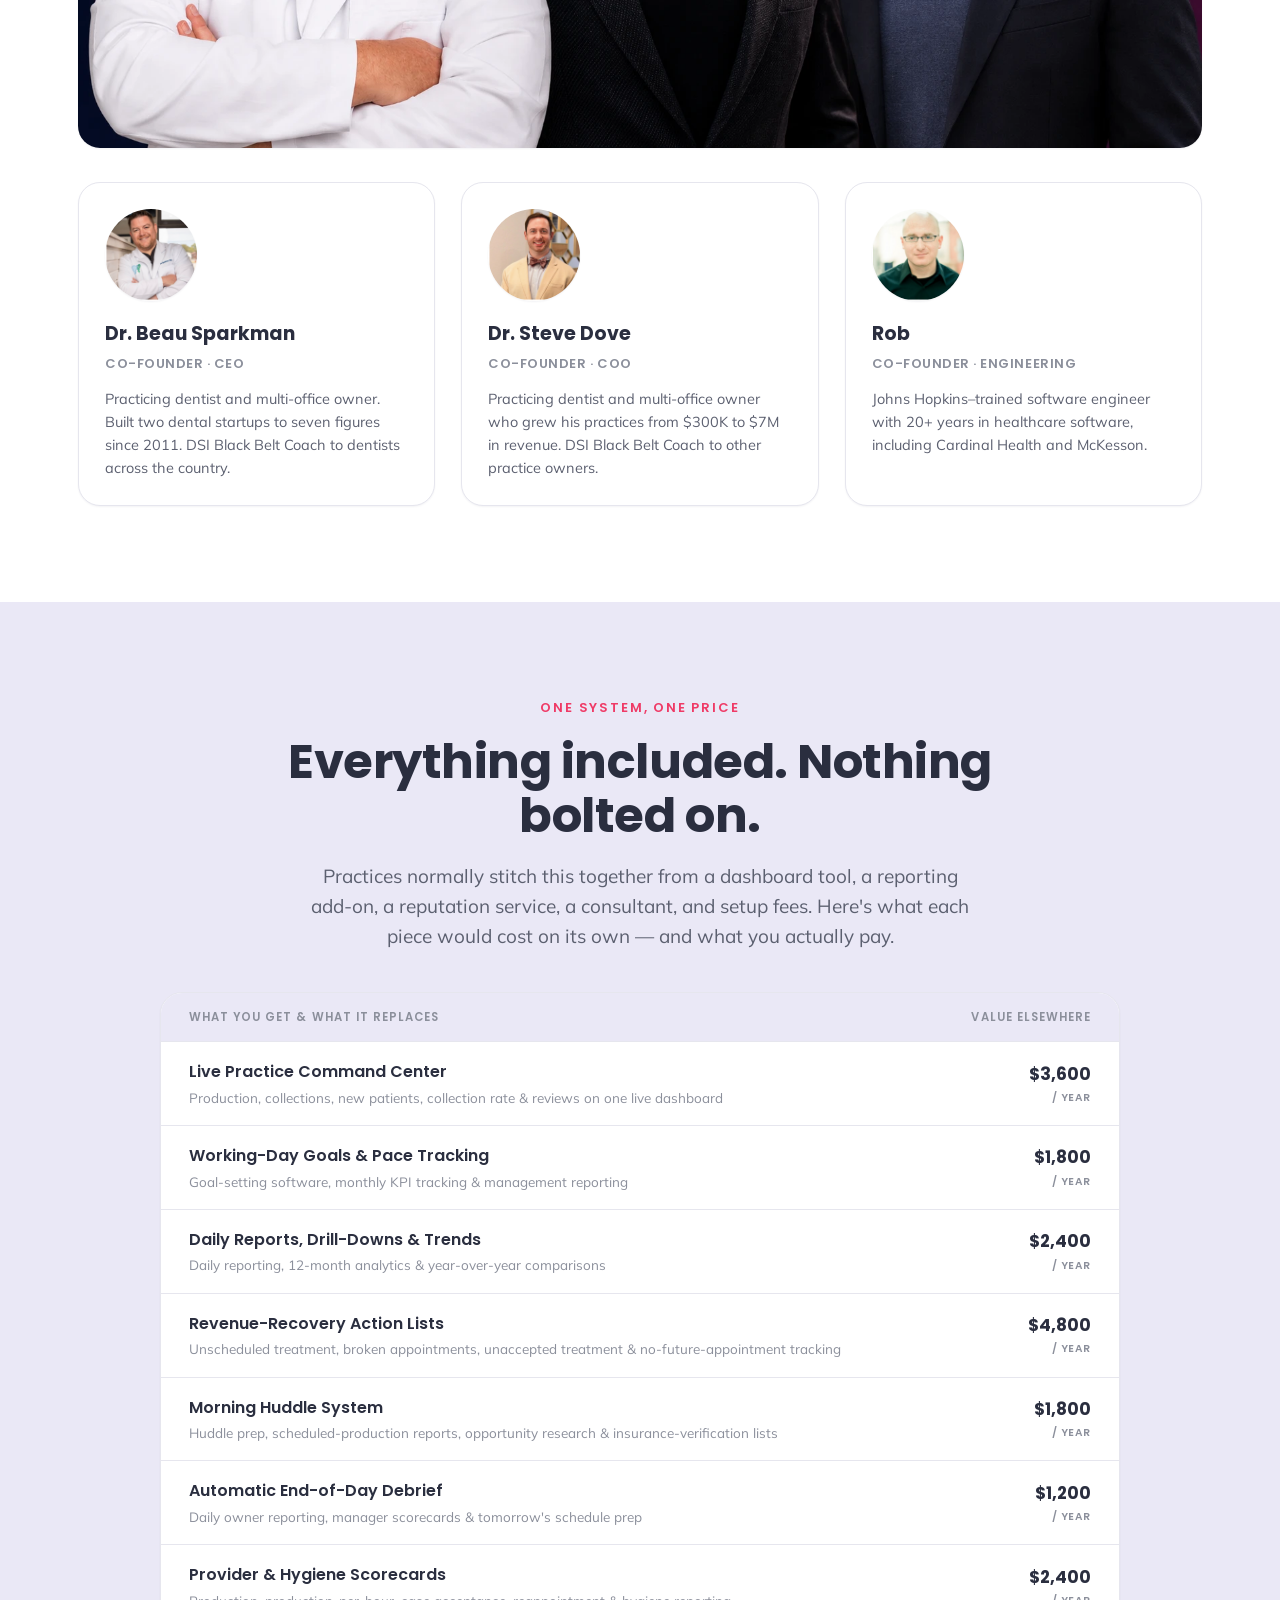
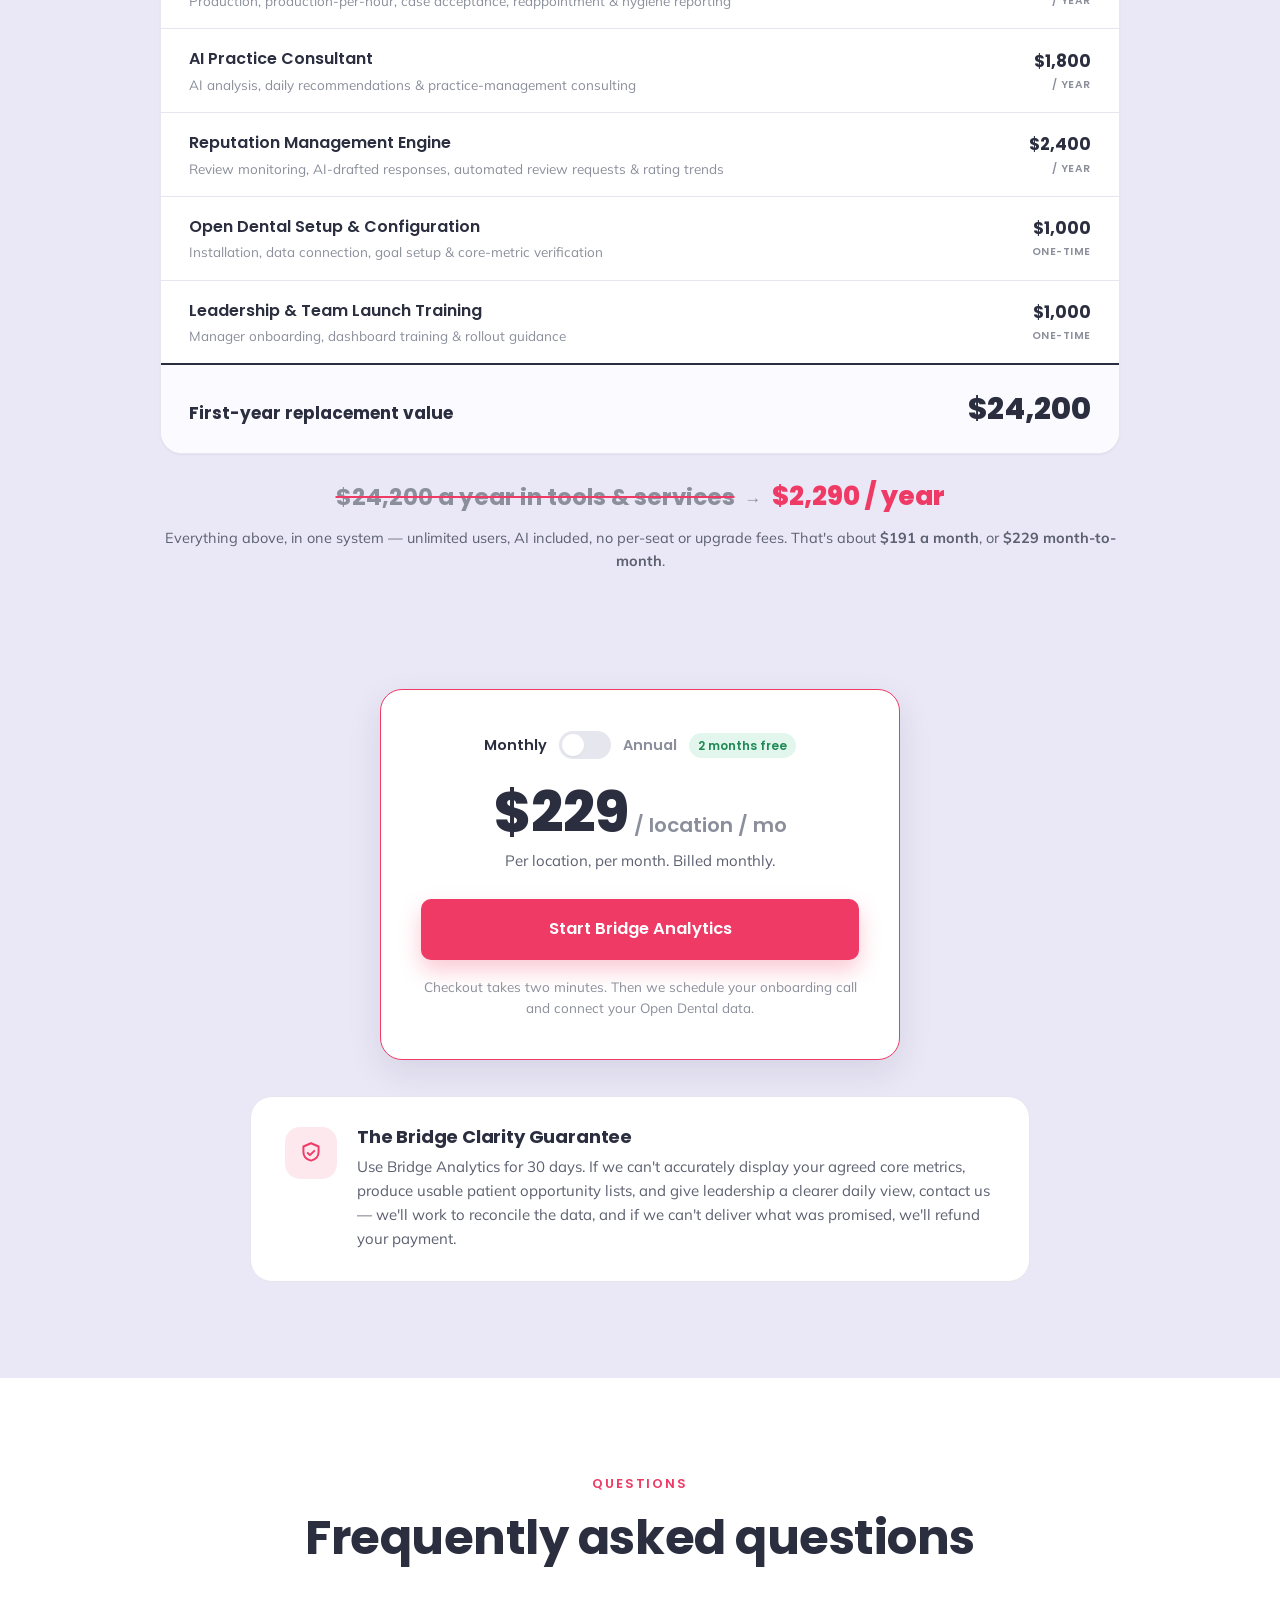
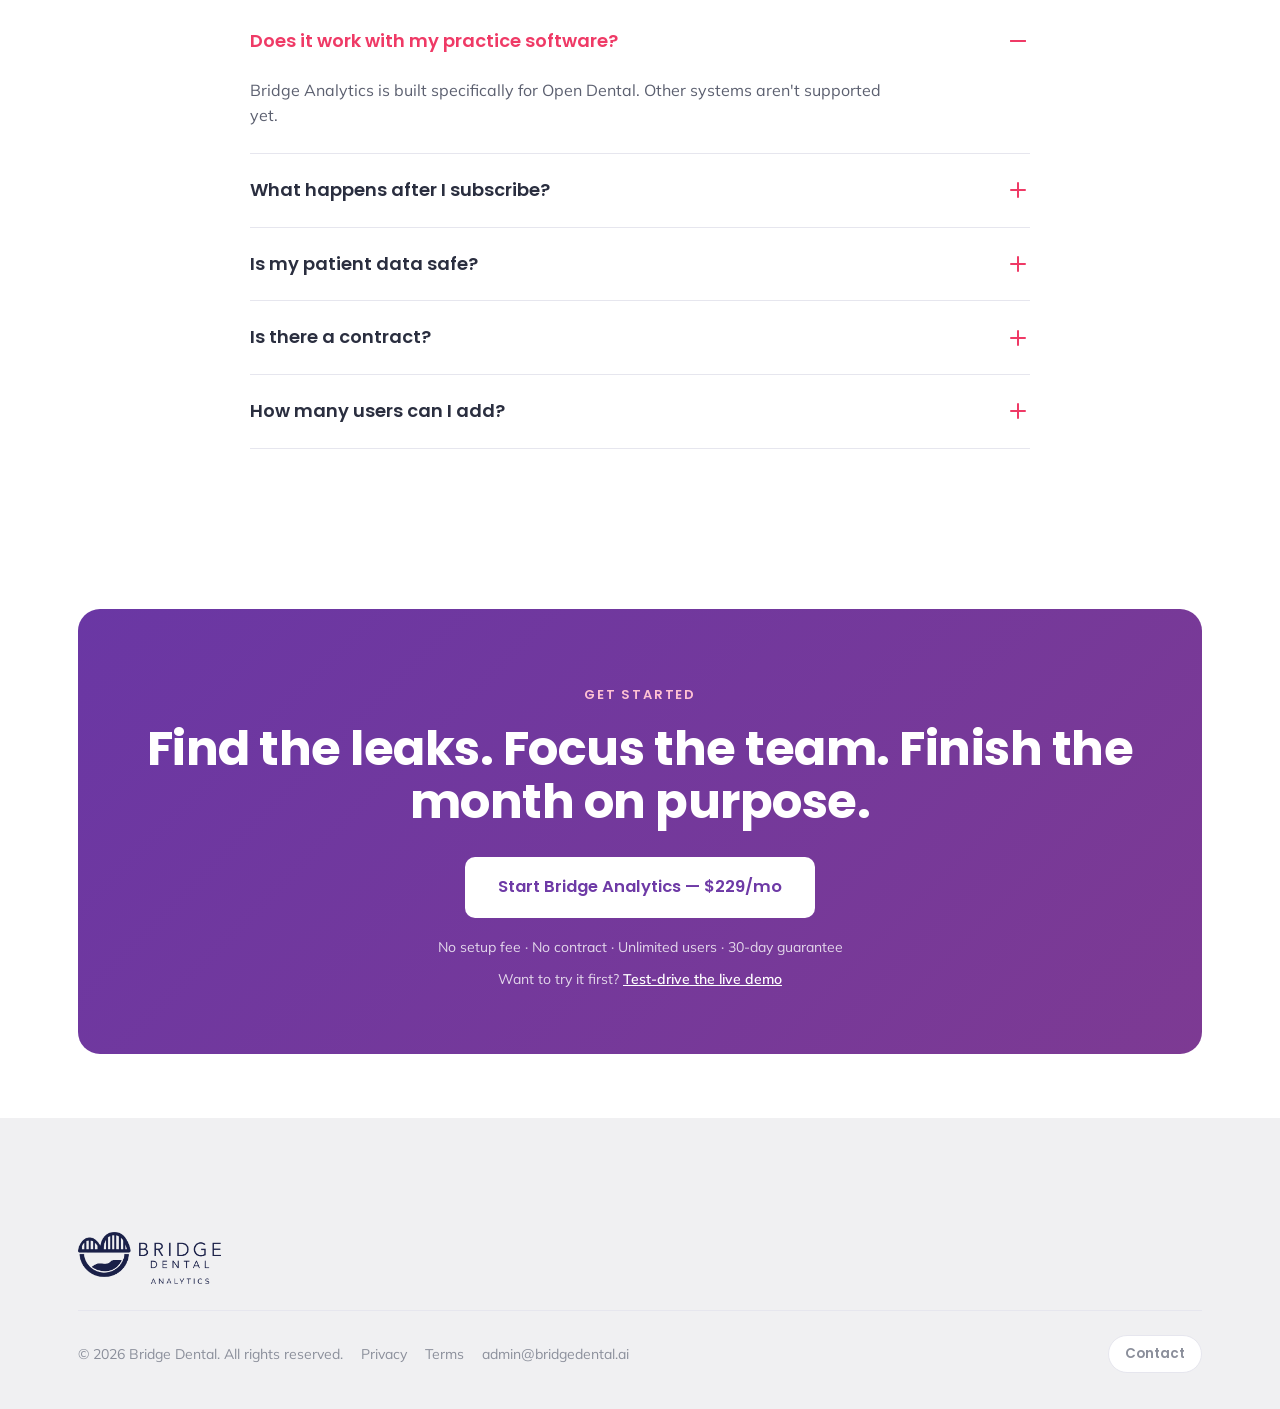
==== commit 2470bec3: "Update Reputation demo + marketing to match the redesigned Reputation module The app's Reputation mo" ====
--- a/dashboard/index.html
+++ b/dashboard/index.html
@@ -26,7 +26,7 @@
 <link rel="preconnect" href="https://fonts.googleapis.com" />
 <link rel="preconnect" href="https://fonts.gstatic.com" crossorigin />
 <link rel="stylesheet" href="../assets/styles.css?v=20260724" />
-<link rel="stylesheet" href="../assets/analytics-landing.css?v=20260807" />
+<link rel="stylesheet" href="../assets/analytics-landing.css?v=20260807b" />
 <script type="application/ld+json">{"@context": "https://schema.org", "@type": "Organization", "name": "Bridge Dental", "url": "https://bridgedental.ai", "logo": "https://bridgedental.ai/assets/bd-logo-dark.png", "email": "admin@bridgedental.ai"}</script>
 <script type="application/ld+json">{"@context": "https://schema.org", "@type": "SoftwareApplication", "name": "Bridge Analytics", "applicationCategory": "BusinessApplication", "operatingSystem": "Web", "description": "Dental practice analytics, daily pacing, patient opportunity lists, AI insights, and Google reputation management for Open Dental practices.", "url": "https://bridgedental.ai/dashboard/", "image": "https://bridgedental.ai/assets/og/og-analytics.jpg", "offers": [{"@type": "Offer", "price": "229", "priceCurrency": "USD", "description": "Per location, per month. Billed monthly."}, {"@type": "Offer", "price": "2290", "priceCurrency": "USD", "description": "Per location, per year — two months free."}], "publisher": {"@type": "Organization", "name": "Bridge Dental", "url": "https://bridgedental.ai"}}</script>
 <script type="application/ld+json">{"@context": "https://schema.org", "@type": "FAQPage", "mainEntity": [{"@type": "Question", "name": "Does Bridge Analytics work with my practice software?", "acceptedAnswer": {"@type": "Answer", "text": "Bridge Analytics is built specifically for Open Dental. Other systems aren't supported yet."}}, {"@type": "Question", "name": "What happens after I subscribe?", "acceptedAnswer": {"@type": "Answer", "text": "You'll book an onboarding call. We connect your Open Dental data, configure your goals, and verify your core metrics with you."}}, {"@type": "Question", "name": "Is my patient data safe?", "acceptedAnswer": {"@type": "Answer", "text": "Aggregate views contain no patient-identifying information. Patient-level lists are role-restricted and audit-logged. Support access is read-only and audited."}}, {"@type": "Question", "name": "Is there a contract?", "acceptedAnswer": {"@type": "Answer", "text": "No. Monthly plans cancel anytime; annual plans simply give you two months free."}}, {"@type": "Question", "name": "How many users can I add?", "acceptedAnswer": {"@type": "Answer", "text": "Unlimited standard users are included at no extra charge."}}]}</script>
@@ -315,29 +315,29 @@
     <div class="center reveal" style="max-width:860px; margin-inline:auto; margin-bottom:20px;">
       <p class="eyebrow">Bridge Reputation</p>
       <h2 class="h1">A review engine, built into your dashboard.</h2>
-      <p class="lead" style="margin:18px auto 0;">Reputation isn't a vanity metric — it's your next new patient's first impression. Bridge Reputation asks happy patients for a review, drafts a reply to every review that comes in, and shows you exactly what patients keep praising or complaining about — all beside the production numbers those reviews drive.</p>
+      <p class="lead" style="margin:18px auto 0;">Reputation isn't a vanity metric — it's your next new patient's first impression. Bridge Reputation is built around two jobs: <b>respond</b> — every review arrives with an AI-drafted reply ready to post — and <b>compete</b> — see where you rank against the practices down the street and what to do about it. All beside the production numbers those reviews drive.</p>
     </div>
     <div class="rep-feats reveal">
-      <span class="mchip">Live rating &amp; trend</span>
-      <span class="mchip">AI response drafts</span>
+      <span class="mchip">AI draft for every review</span>
       <span class="mchip">Automated review requests</span>
-      <span class="mchip">Sentiment themes</span>
-      <span class="mchip">Response-rate tracking</span>
-      <span class="mchip">Rating distribution</span>
+      <span class="mchip">Local rank tracking</span>
+      <span class="mchip">Competitor standings</span>
+      <span class="mchip">Patient voice themes</span>
+      <span class="mchip">Content studio</span>
     </div>
   </div>
 
   <!-- 8a — Reputation dashboard -->
   <div class="wrap split rep-block">
     <div class="reveal">
-      <p class="eyebrow">Reputation Dashboard</p>
-      <h3 class="h2">One place for how your practice is perceived.</h3>
-      <p class="lead" style="margin-top:16px;">Rating and month-over-month trend, reviews this month versus last, your response rate, and how many review requests are queued — the whole picture in four numbers, then the detail underneath.</p>
+      <p class="eyebrow">Reputation Overview</p>
+      <h3 class="h2">Log in typing a reply, not hunting for one.</h3>
+      <p class="lead" style="margin-top:16px;">The worst unanswered review opens automatically with an AI draft ready to edit and post — zero clicks from login to typing. Beside it, your market: where you rank among the practices you track, who's collecting reviews fastest, and this week's edge.</p>
       <ul class="recovery-list">
-        <li><svg width="18" height="18" viewBox="0 0 24 24" fill="none" stroke="currentColor" stroke-width="2.4" stroke-linecap="round" stroke-linejoin="round"><path d="M20 6 9 17l-5-5"/></svg>Reviews that still need a reply, front and center</li>
-        <li><svg width="18" height="18" viewBox="0 0 24 24" fill="none" stroke="currentColor" stroke-width="2.4" stroke-linecap="round" stroke-linejoin="round"><path d="M20 6 9 17l-5-5"/></svg>Review velocity, week over week</li>
-        <li><svg width="18" height="18" viewBox="0 0 24 24" fill="none" stroke="currentColor" stroke-width="2.4" stroke-linecap="round" stroke-linejoin="round"><path d="M20 6 9 17l-5-5"/></svg>Top themes — what patients love, and what they don't</li>
-        <li><svg width="18" height="18" viewBox="0 0 24 24" fill="none" stroke="currentColor" stroke-width="2.4" stroke-linecap="round" stroke-linejoin="round"><path d="M20 6 9 17l-5-5"/></svg>Rating distribution across one to five stars</li>
+        <li><svg width="18" height="18" viewBox="0 0 24 24" fill="none" stroke="currentColor" stroke-width="2.4" stroke-linecap="round" stroke-linejoin="round"><path d="M20 6 9 17l-5-5"/></svg>Worst review first, reply workflow inline</li>
+        <li><svg width="18" height="18" viewBox="0 0 24 24" fill="none" stroke="currentColor" stroke-width="2.4" stroke-linecap="round" stroke-linejoin="round"><path d="M20 6 9 17l-5-5"/></svg>Your rank among tracked nearby practices</li>
+        <li><svg width="18" height="18" viewBox="0 0 24 24" fill="none" stroke="currentColor" stroke-width="2.4" stroke-linecap="round" stroke-linejoin="round"><path d="M20 6 9 17l-5-5"/></svg>The review-velocity race, from public Google data</li>
+        <li><svg width="18" height="18" viewBox="0 0 24 24" fill="none" stroke="currentColor" stroke-width="2.4" stroke-linecap="round" stroke-linejoin="round"><path d="M20 6 9 17l-5-5"/></svg>"This week's edge" — up to three concrete moves</li>
       </ul>
     </div>
     <div class="split__media reveal">
@@ -347,7 +347,7 @@
           <span class="browser__addr"><svg width="12" height="12" viewBox="0 0 24 24" fill="none" stroke="currentColor" stroke-width="2.4"><rect x="5" y="11" width="14" height="9" rx="2"/><path d="M8 11V8a4 4 0 0 1 8 0v3"/></svg>app.bridgedental.ai/reputation</span>
         </div>
         <div class="shot shot--img">
-          <img loading="lazy" decoding="async" class="shot__img" style="display:block;width:100%;max-width:100%;height:auto;" src="../assets/app/reputation-dashboard.jpg" alt="Reputation dashboard — rating trend, response rate, needs-response, sentiment themes and rating distribution" width="2912" height="2080" />
+          <img loading="lazy" decoding="async" class="shot__img" style="display:block;width:100%;max-width:100%;height:auto;" src="../assets/app/reputation-dashboard.jpg?v=20260807" alt="Reputation Overview — respond-now workspace with an AI draft open, beside the market standings and review-velocity race" width="2244" height="1518" />
         </div>
       </figure>
     </div>
@@ -362,15 +362,15 @@
           <span class="browser__addr"><svg width="12" height="12" viewBox="0 0 24 24" fill="none" stroke="currentColor" stroke-width="2.4"><rect x="5" y="11" width="14" height="9" rx="2"/><path d="M8 11V8a4 4 0 0 1 8 0v3"/></svg>app.bridgedental.ai/reputation/responses</span>
         </div>
         <div class="shot shot--img shot--auto">
-          <img loading="lazy" decoding="async" class="shot__img" style="display:block;width:100%;max-width:100%;height:auto;" src="../assets/app/reputation-needs-response.jpg" alt="Reviews awaiting a reply, each with a Draft link — an AI-written response is one click away" width="1360" height="637" />
+          <img loading="lazy" decoding="async" class="shot__img" style="display:block;width:100%;max-width:100%;height:auto;" src="../assets/app/reputation-needs-response.jpg?v=20260807" alt="Review Inbox — negatives and oldest first, each review with an AI draft ready to edit and post" width="2244" height="1344" />
         </div>
       </figure>
     </div>
     <div class="reveal">
       <p class="eyebrow">AI Response Drafts</p>
       <h3 class="h2">A reply written for every review — before you sit down.</h3>
-      <p class="lead" style="margin-top:16px;">The moment a review syncs, Bridge drafts a response in your practice's voice — warm, specific, and on-brand. Your team reads it, tweaks a word if they want, and posts. What used to sit unanswered for weeks gets handled in seconds.</p>
-      <p style="margin-top:16px; color:var(--ink-soft);">You set the tone and the guardrails; a human always approves before anything goes public.</p>
+      <p class="lead" style="margin-top:16px;">Every review arrives with a response already drafted in your practice's voice — warm, specific, and on-brand. Your team reads it, tweaks a word if they want, and posts. What used to sit unanswered for weeks gets handled in seconds.</p>
+      <p style="margin-top:16px; color:var(--ink-soft);">A human always approves before anything goes public — and every edit passes a HIPAA guardrail, so a reply can never confirm someone is a patient or mention treatment.</p>
     </div>
   </div>
 
@@ -397,6 +397,27 @@
           <img loading="lazy" decoding="async" class="shot__img" style="display:block;width:100%;max-width:100%;height:auto;" src="../assets/app/reputation-requests.jpg" alt="Automated review requests — queued and sent after the right appointments" width="2912" height="2080" />
         </div>
       </figure>
+    </div>
+  </div>
+
+  <!-- 8d — Local visibility / competitor tracking -->
+  <div class="wrap split split--media-first rep-block">
+    <div class="split__media reveal">
+      <figure class="browser">
+        <div class="browser__bar">
+          <span class="browser__dots"><i></i><i></i><i></i></span>
+          <span class="browser__addr"><svg width="12" height="12" viewBox="0 0 24 24" fill="none" stroke="currentColor" stroke-width="2.4"><rect x="5" y="11" width="14" height="9" rx="2"/><path d="M8 11V8a4 4 0 0 1 8 0v3"/></svg>app.bridgedental.ai/reputation/visibility</span>
+        </div>
+        <div class="shot shot--img">
+          <img loading="lazy" decoding="async" class="shot__img" style="display:block;width:100%;max-width:100%;height:auto;" src="../assets/app/reputation-visibility.jpg?v=20260807" alt="Local Visibility — local-pack rankings for tracked searches and competitor momentum over 30 days" width="2244" height="1582" />
+        </div>
+      </figure>
+    </div>
+    <div class="reveal">
+      <p class="eyebrow">Local Visibility</p>
+      <h3 class="h2">Know exactly where you stand on Google.</h3>
+      <p class="lead" style="margin-top:16px;">Track your local-pack position for the searches that matter — "dentist near me," your town, your services — and watch competitor momentum: who's gaining reviews, whose rating is moving, and how fast.</p>
+      <p style="margin-top:16px; color:var(--ink-soft);">Built on public Google data and stored snapshots. When there isn't enough history for an honest number, you see a dash — never a made-up zero.</p>
     </div>
   </div>
 </section>
@@ -606,7 +627,7 @@
 </footer>
 
 <script src="../assets/site.js"></script>
-<script src="../assets/demo.js?v=20260807" defer></script>
+<script src="../assets/demo.js?v=20260807b" defer></script>
 <script>
   // Annual / monthly billing toggle → swaps price copy + Stripe URL
   (function () {
--- a/assets/analytics-landing.css
+++ b/assets/analytics-landing.css
@@ -668,11 +668,36 @@
 .bad-qr__box { width:104px; height:104px; flex:none; background:#fff; border:1px solid var(--line); border-radius:9px; padding:8px; }
 .bad-qr__img { display:block; width:100%; height:100%; }
 
+/* reputation overview — respond (hero left) + compete (hero right) */
+.bad-ov { display:grid; grid-template-columns:1.3fr 1fr; gap:12px; margin-top:12px; align-items:stretch; }
+.bad-respond { background:#eef1fe; border:1px solid #c7d2fe; border-radius:12px; padding:14px 16px; }
+.bad-respond .bad-textarea, .bad-respond .bad-draft__orig { background:#fff; }
+.bad-queue { display:flex; flex-direction:column; gap:6px; }
+.bad-queue button {
+  display:flex; align-items:center; gap:9px; width:100%; text-align:left; cursor:pointer;
+  border:1px solid var(--line); background:#fff; border-radius:8px; padding:7px 10px;
+  font-family:'Mulish',sans-serif; font-size:11.5px; color:#3a3f4f;
+}
+.bad-queue button.is-sel { border-color:#818cf8; background:#f5f6ff; }
+.bad-mkt__rank { font-family:'Poppins',sans-serif; font-size:26px; font-weight:700; color:#1f2433; margin-bottom:10px; font-variant-numeric:tabular-nums; }
+.bad-mkt__rank em { font-style:normal; font-size:12px; font-weight:600; color:var(--muted); }
+.bad-mkt__row { display:grid; grid-template-columns:1fr 52px 56px 44px; gap:8px; align-items:center; padding:5px 6px; font-size:11.5px; color:#3a3f4f; border-radius:6px; }
+.bad-mkt__row--head { font-family:'Poppins',sans-serif; font-weight:600; font-size:9.5px; letter-spacing:.08em; text-transform:uppercase; color:var(--muted); border-bottom:1px solid var(--line); border-radius:0; padding-bottom:6px; }
+.bad-mkt__row.is-you { background:#eef; font-weight:700; color:#1f2433; }
+.bad-mkt__name { min-width:0; white-space:nowrap; overflow:hidden; text-overflow:ellipsis; }
+.bad-mkt__num { text-align:right; font-variant-numeric:tabular-nums; white-space:nowrap; }
+.bad-move { font-weight:700; font-size:11px; white-space:nowrap; }
+.bad-move--up { color:#047857; }
+.bad-move--down { color:#b91c1c; }
+.bad-move--flat { color:var(--muted); }
+.bad-edge__item { display:flex; gap:9px; align-items:flex-start; font-size:11.5px; color:#3a3f4f; padding:4px 0; }
+.bad-edge__num { flex:none; width:17px; height:17px; border-radius:50%; background:#eef; color:#4338ca; font-family:'Poppins',sans-serif; font-weight:700; font-size:10px; display:flex; align-items:center; justify-content:center; margin-top:1px; }
+
 /* demo responsive */
 @media (max-width: 980px) {
   .bad-statgrid { grid-template-columns:repeat(2,1fr); }
   .bad-mgrid, .bad-pgrid { grid-template-columns:repeat(2,1fr); }
-  .bad-repgrid, .bad-revgrid { grid-template-columns:1fr; }
+  .bad-repgrid, .bad-revgrid, .bad-ov { grid-template-columns:1fr; }
 }
 @media (max-width: 720px) {
   .bad-frame { grid-template-columns:1fr; }
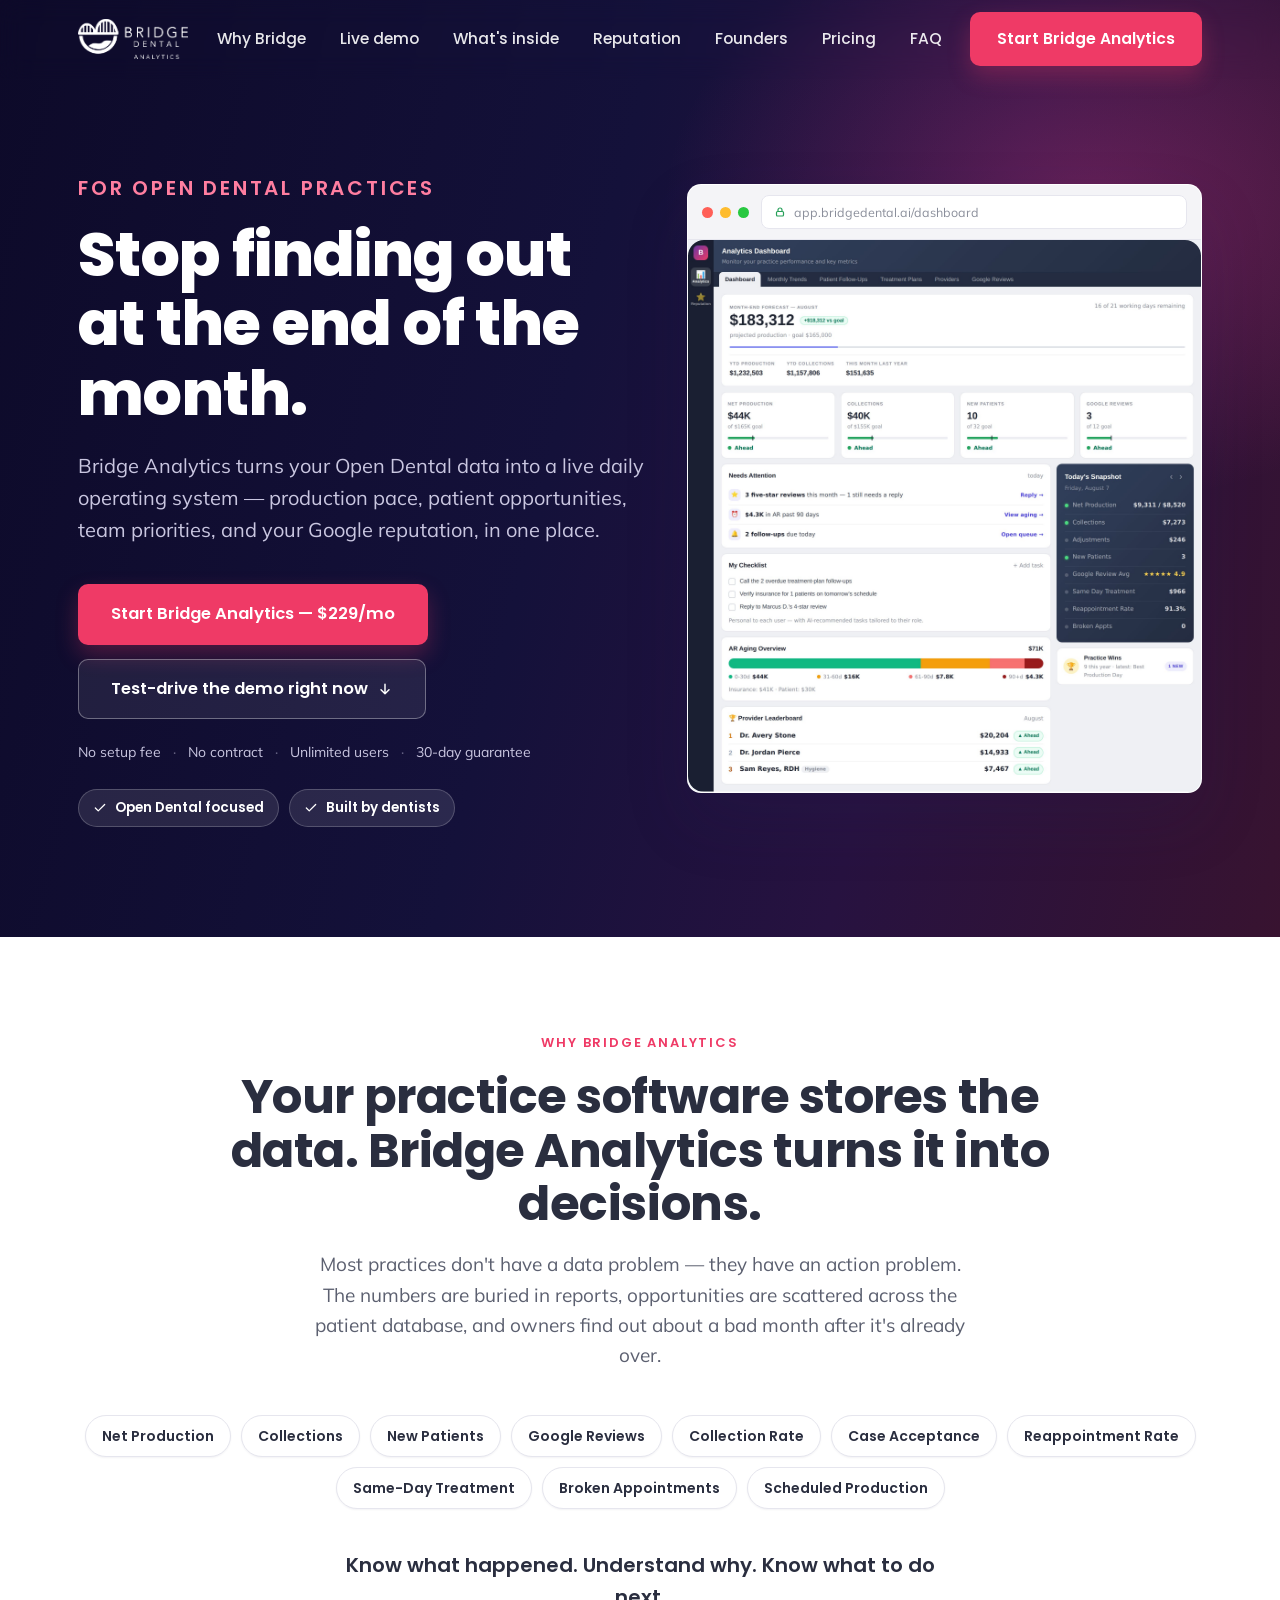
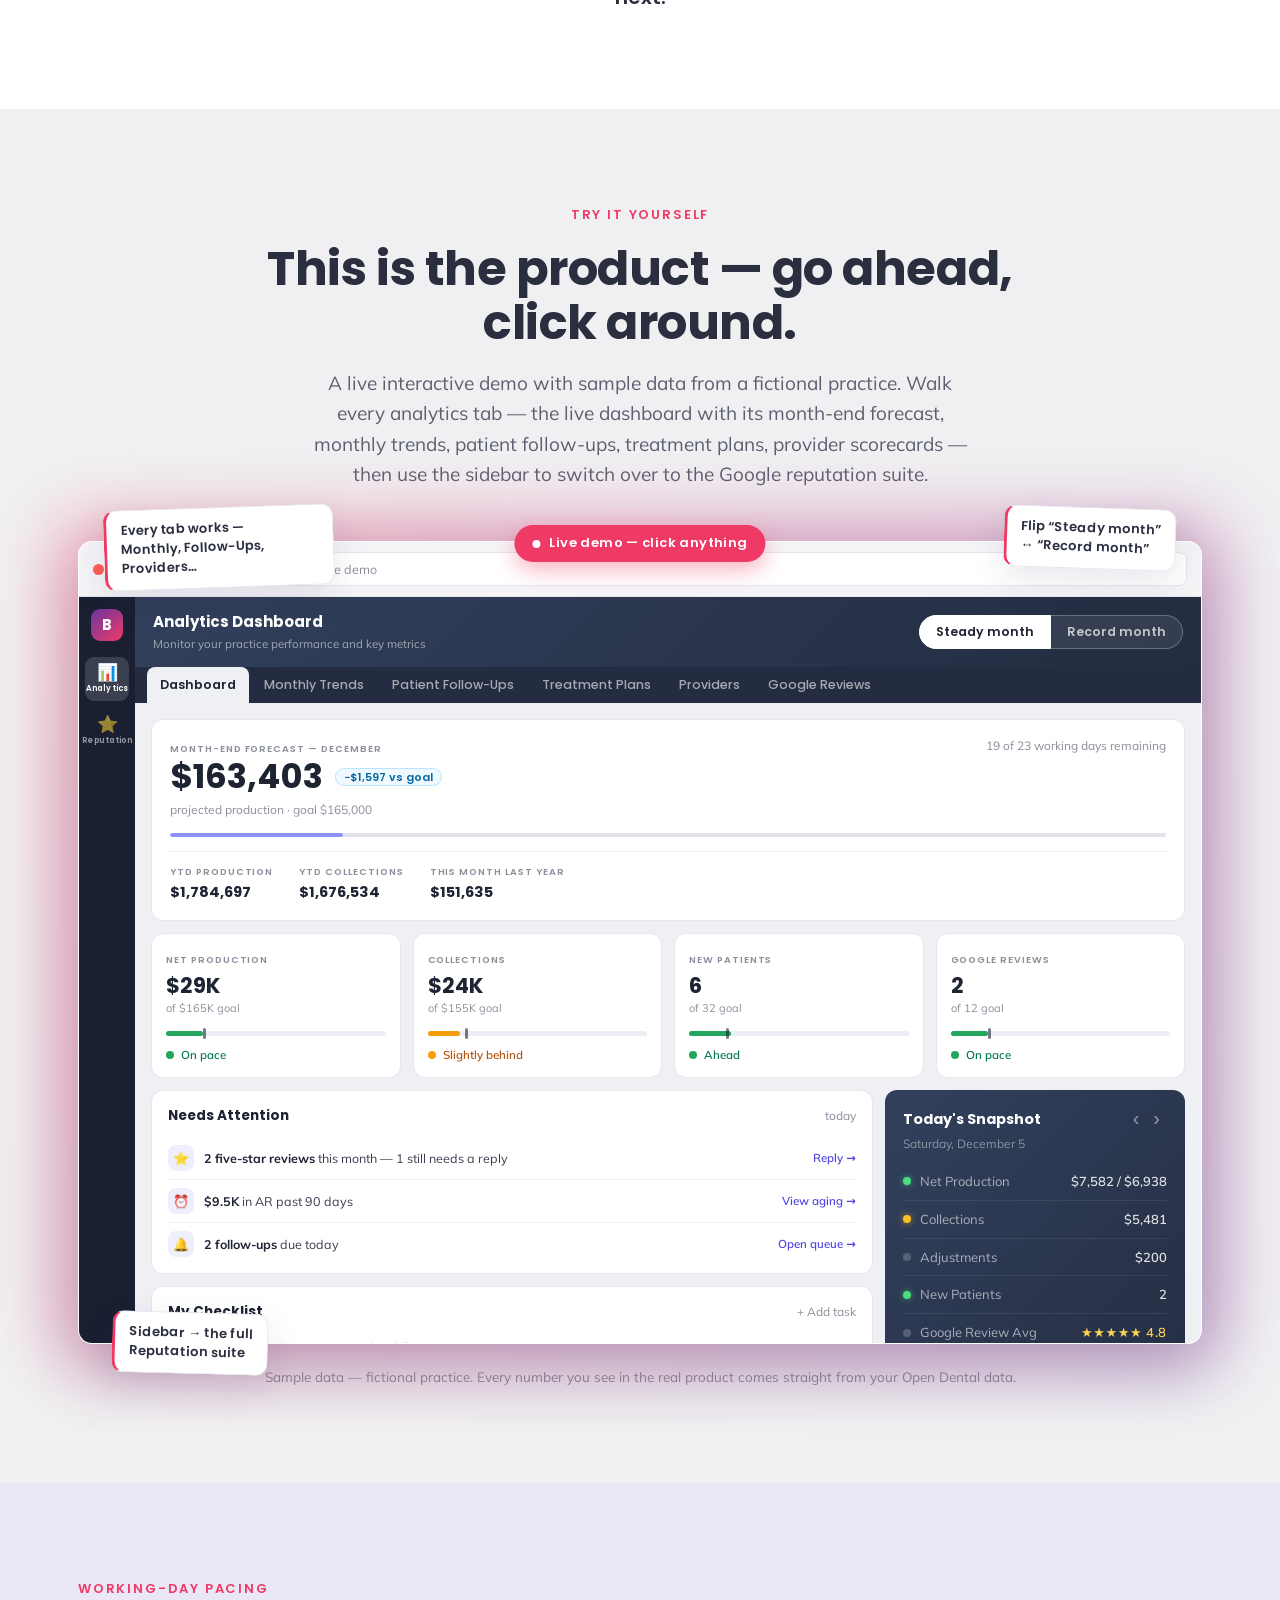
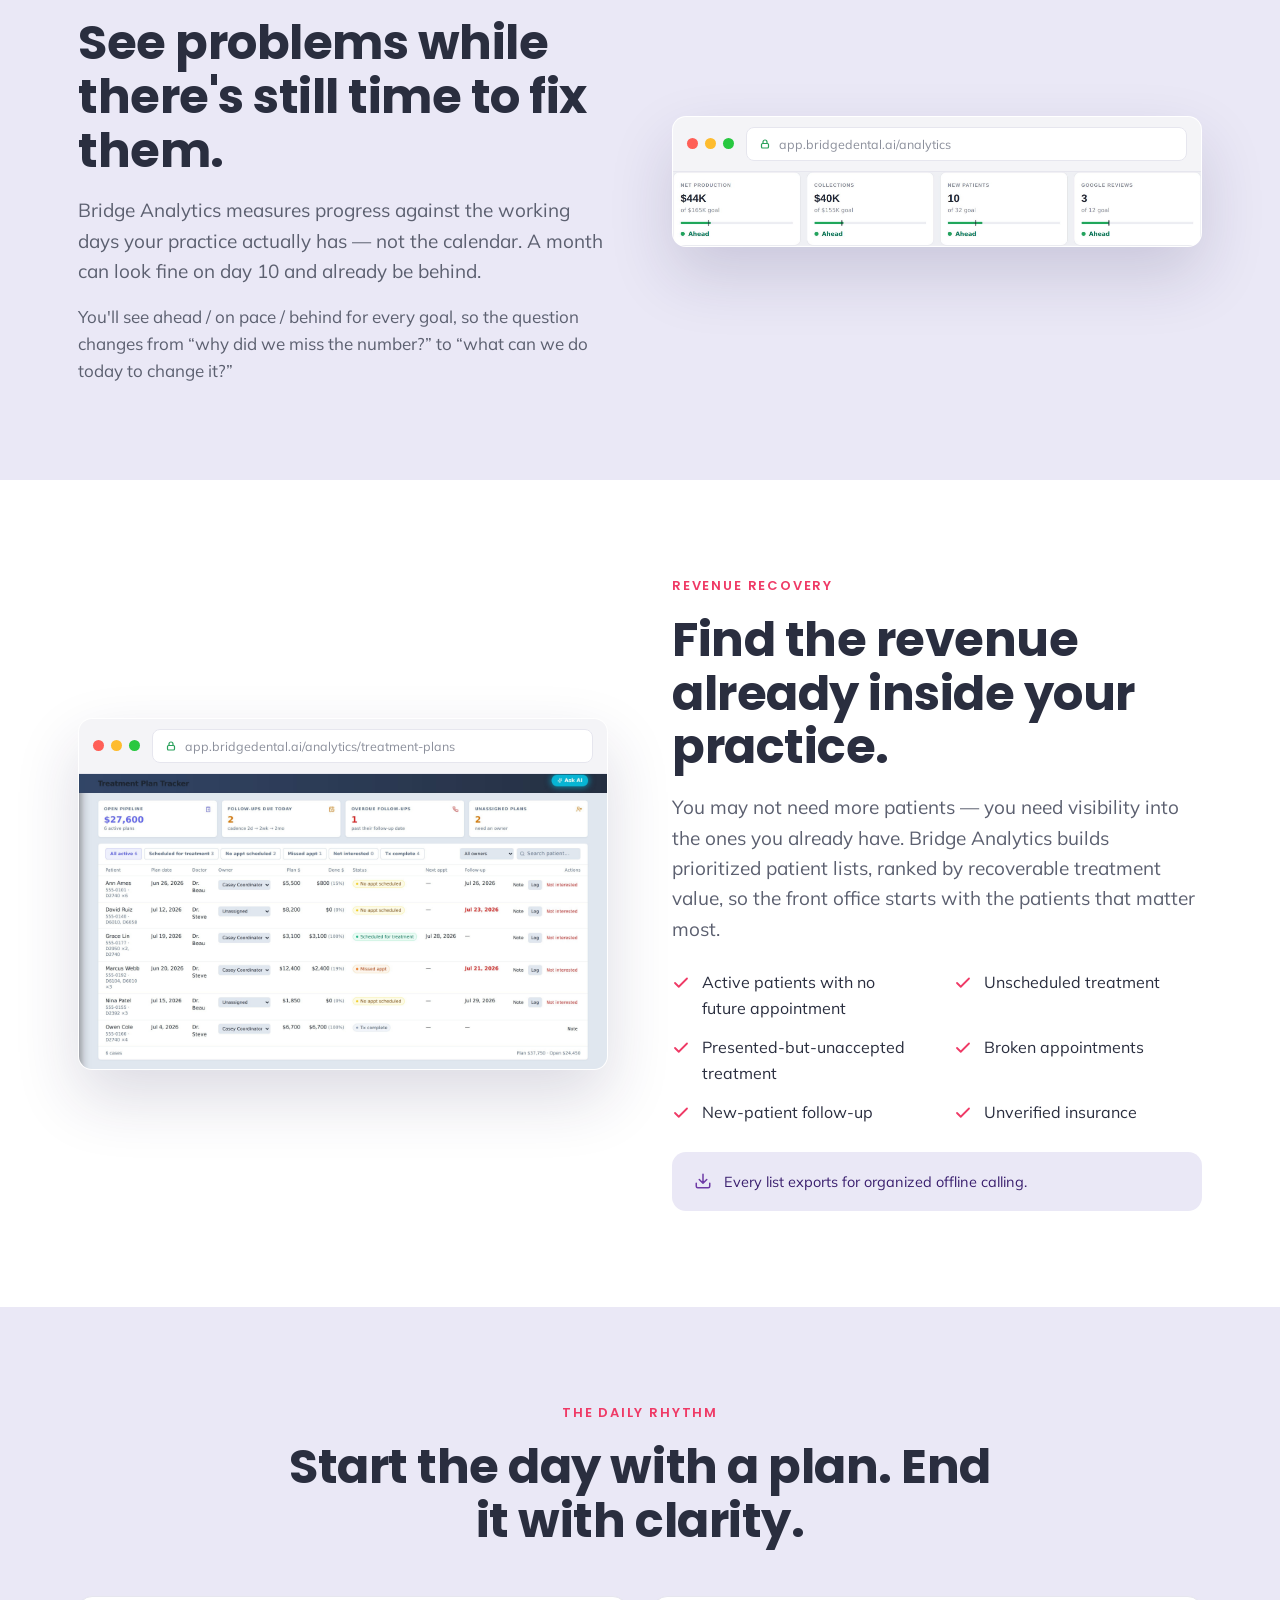
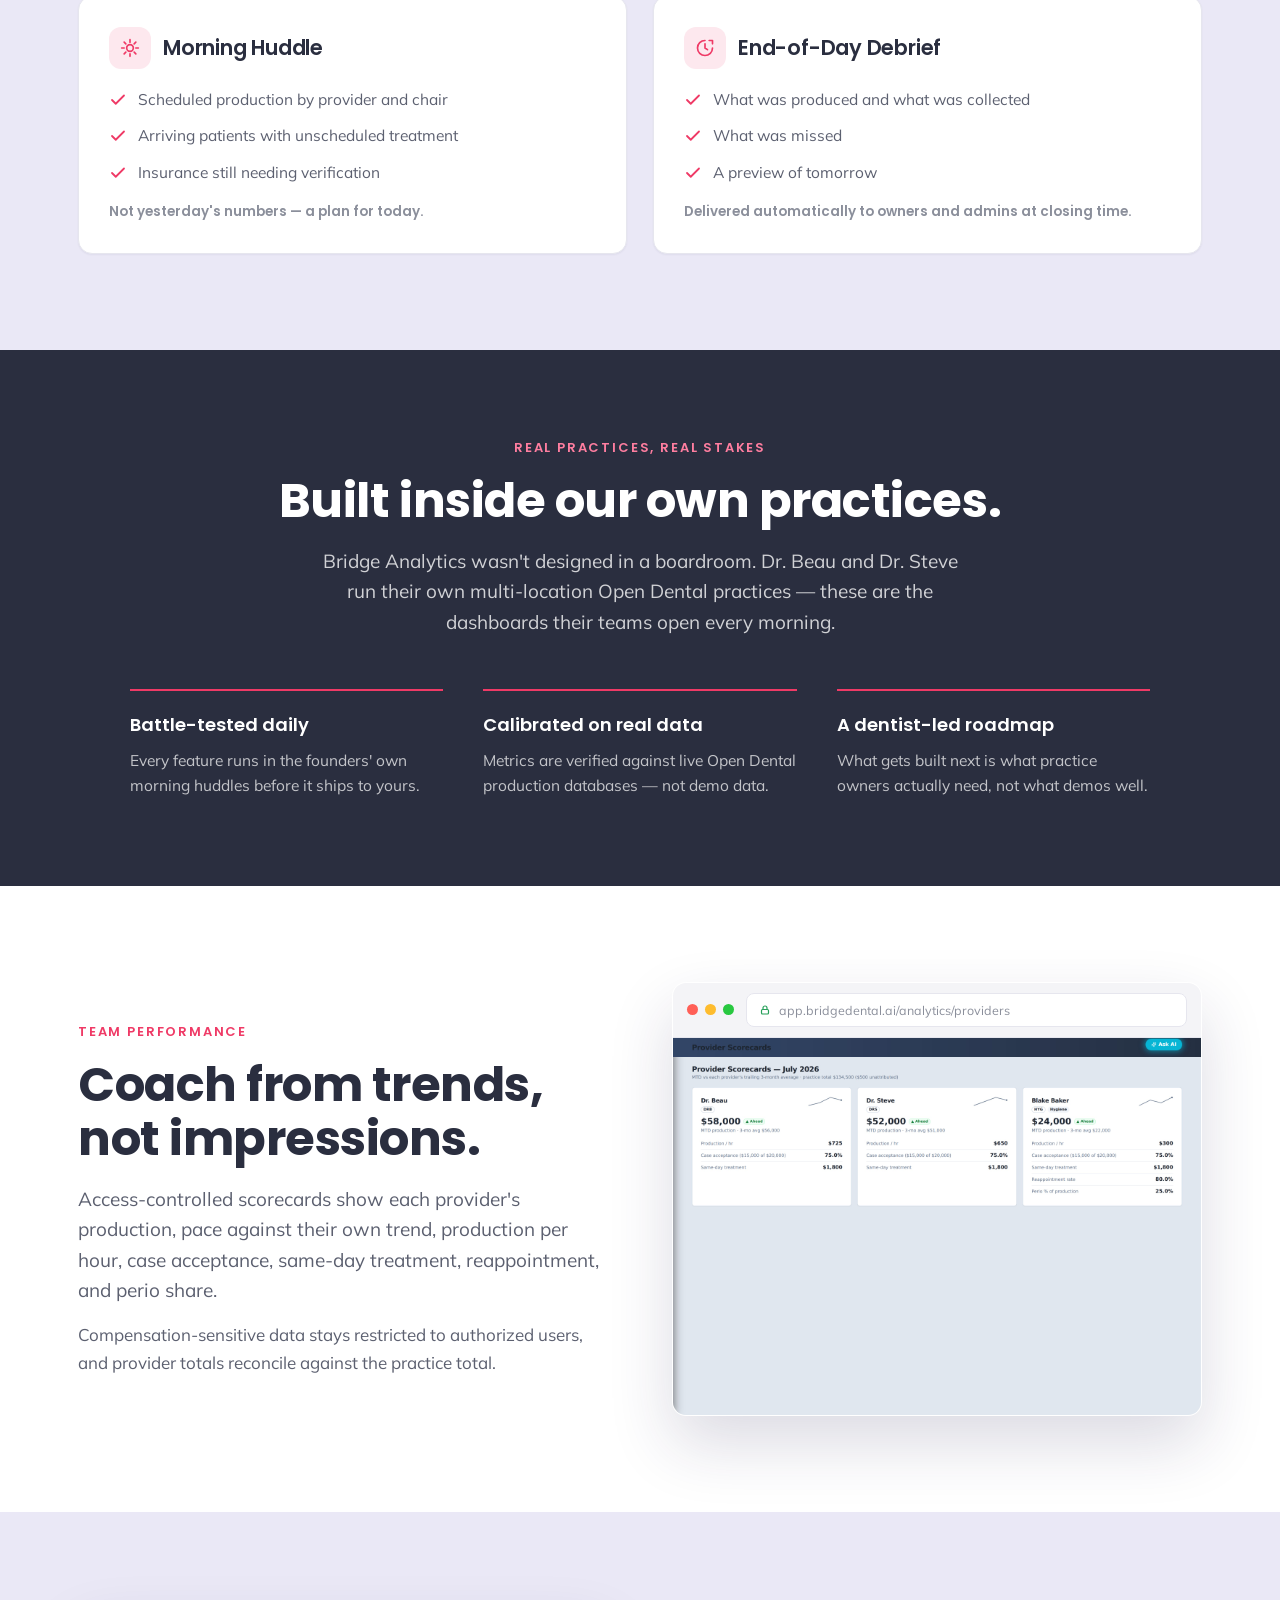
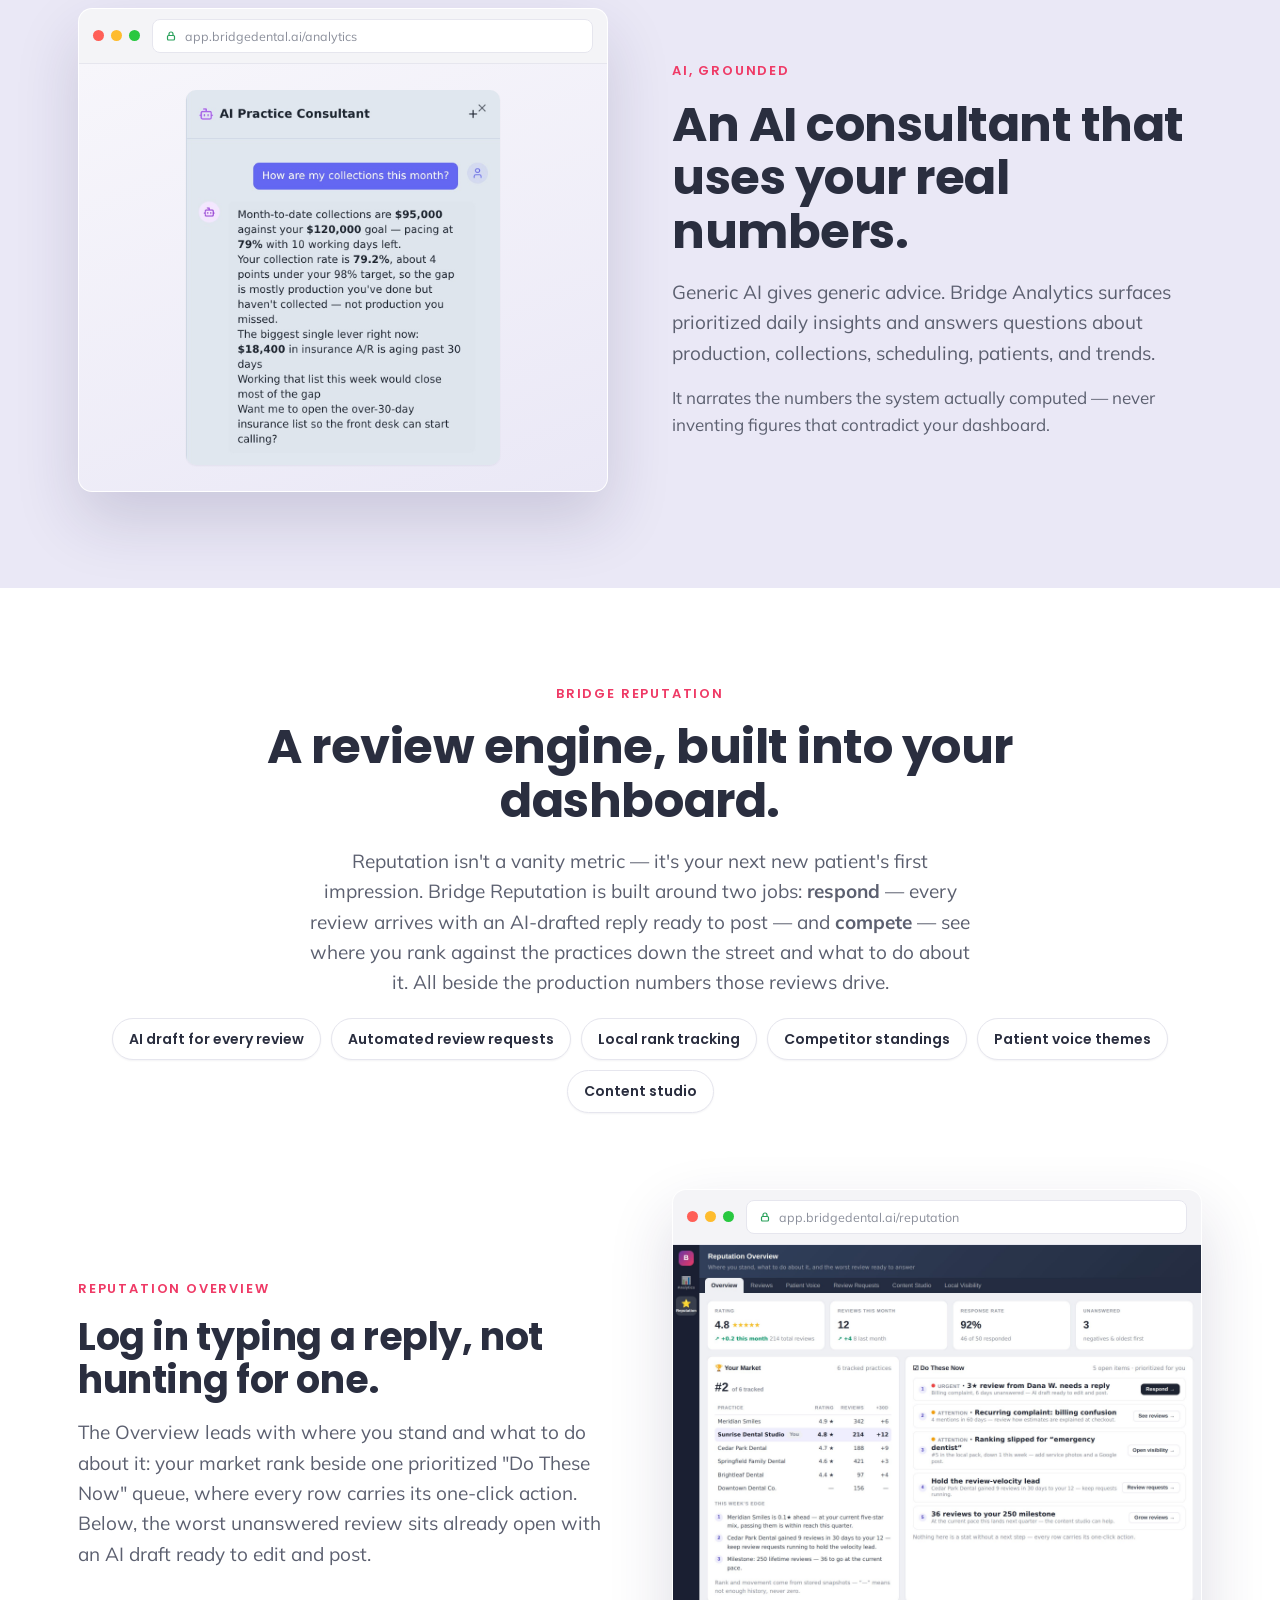
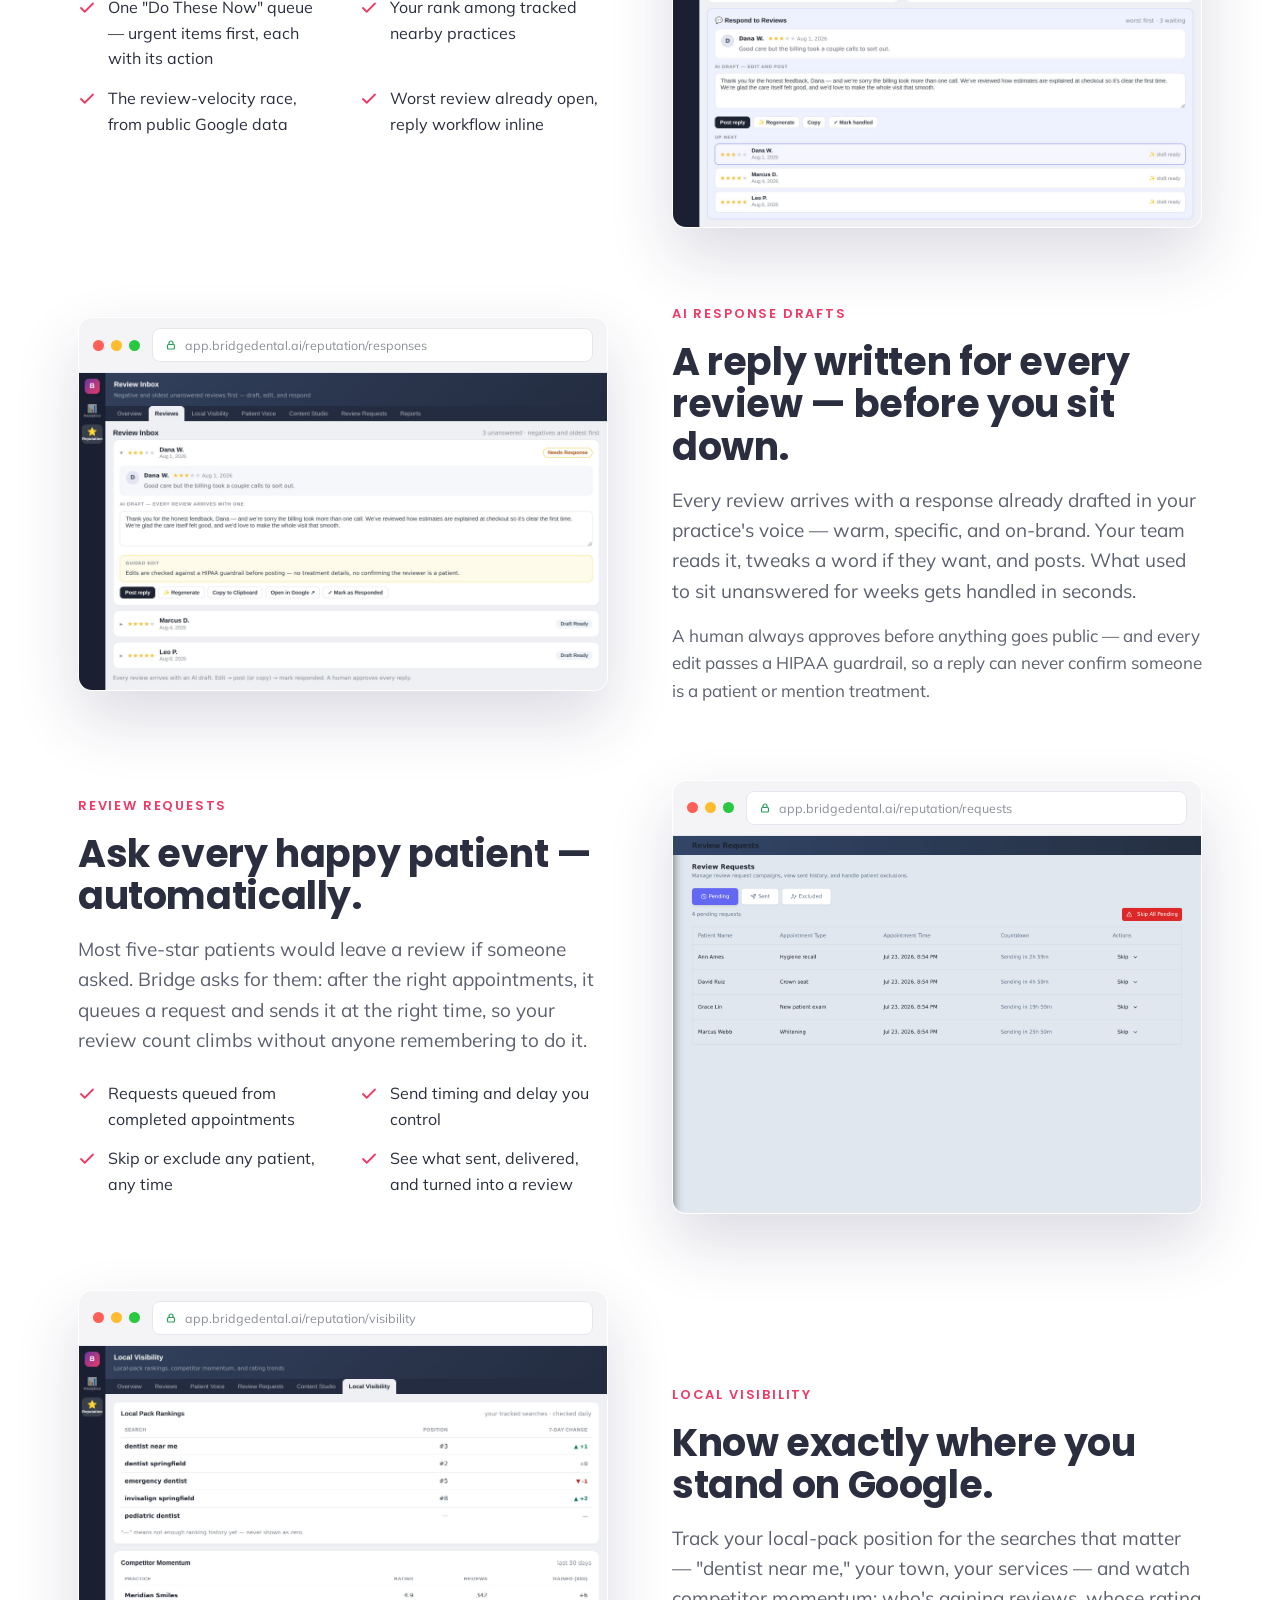
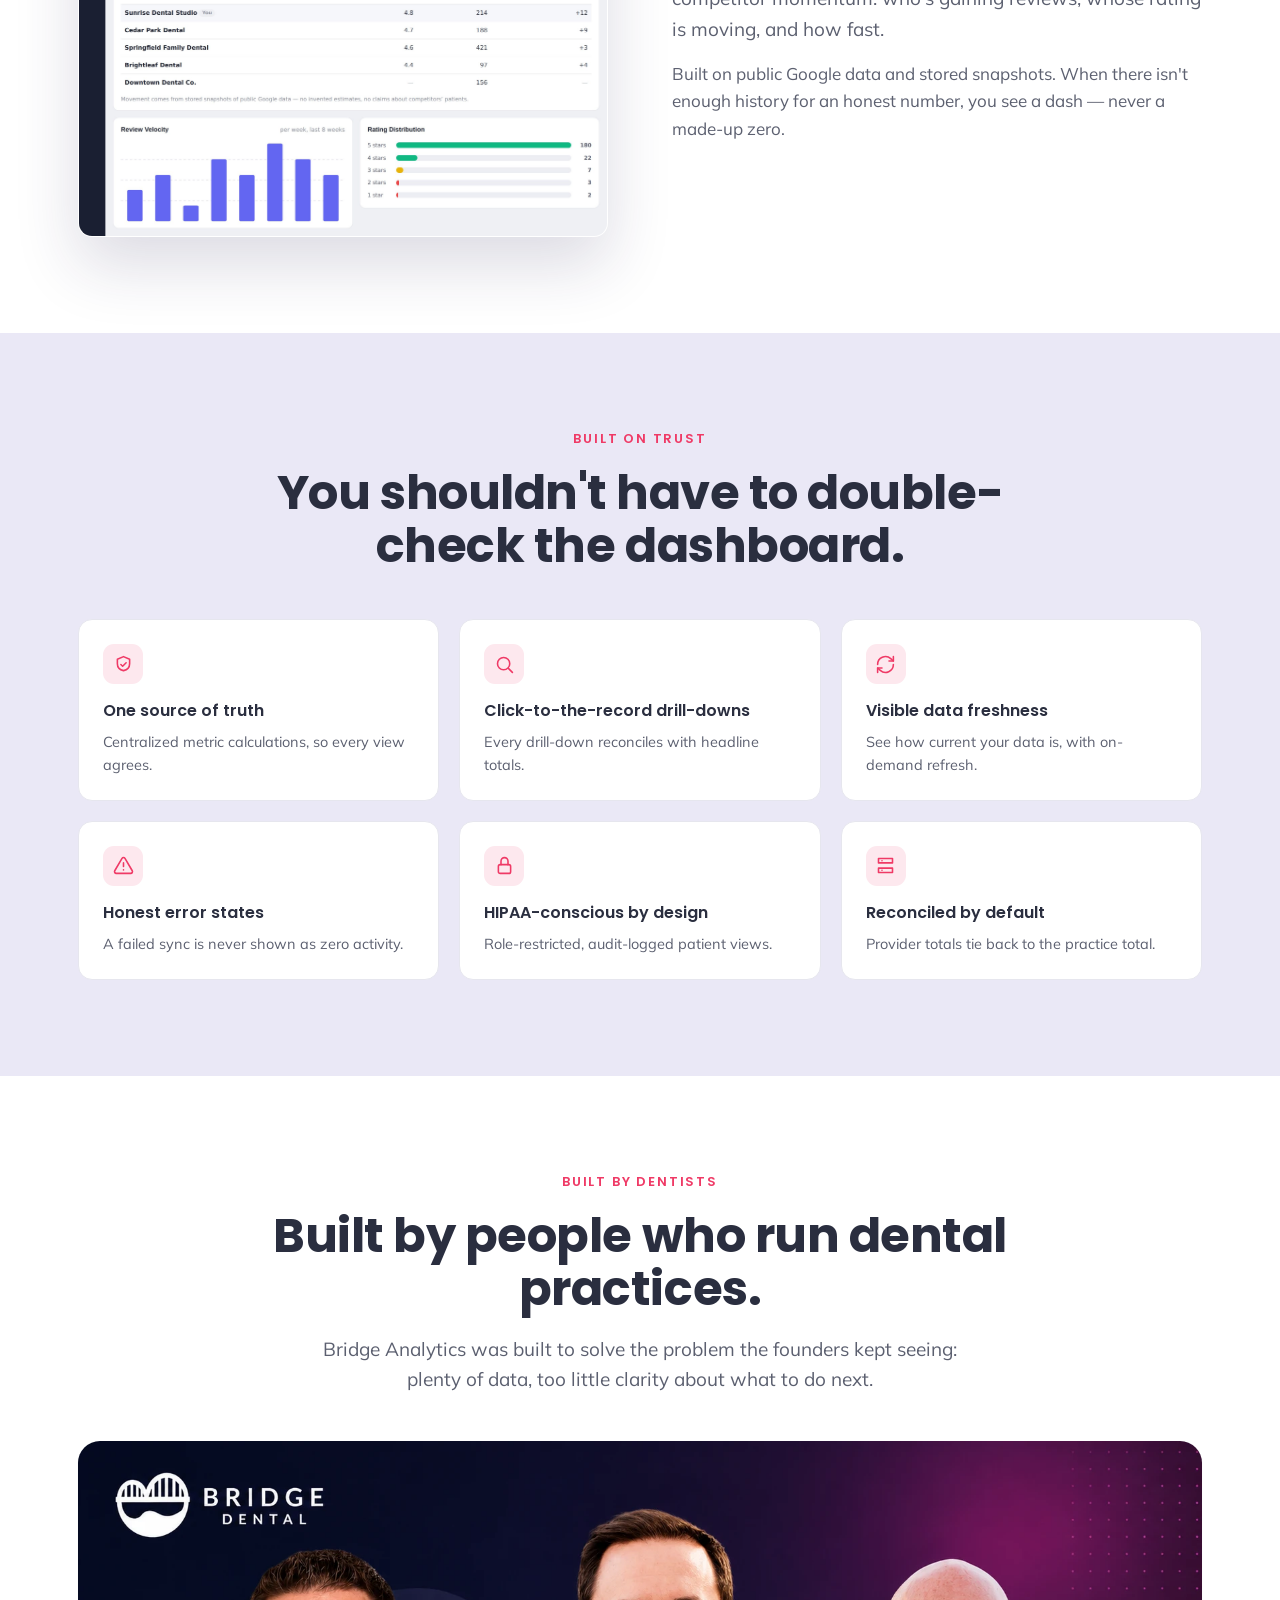
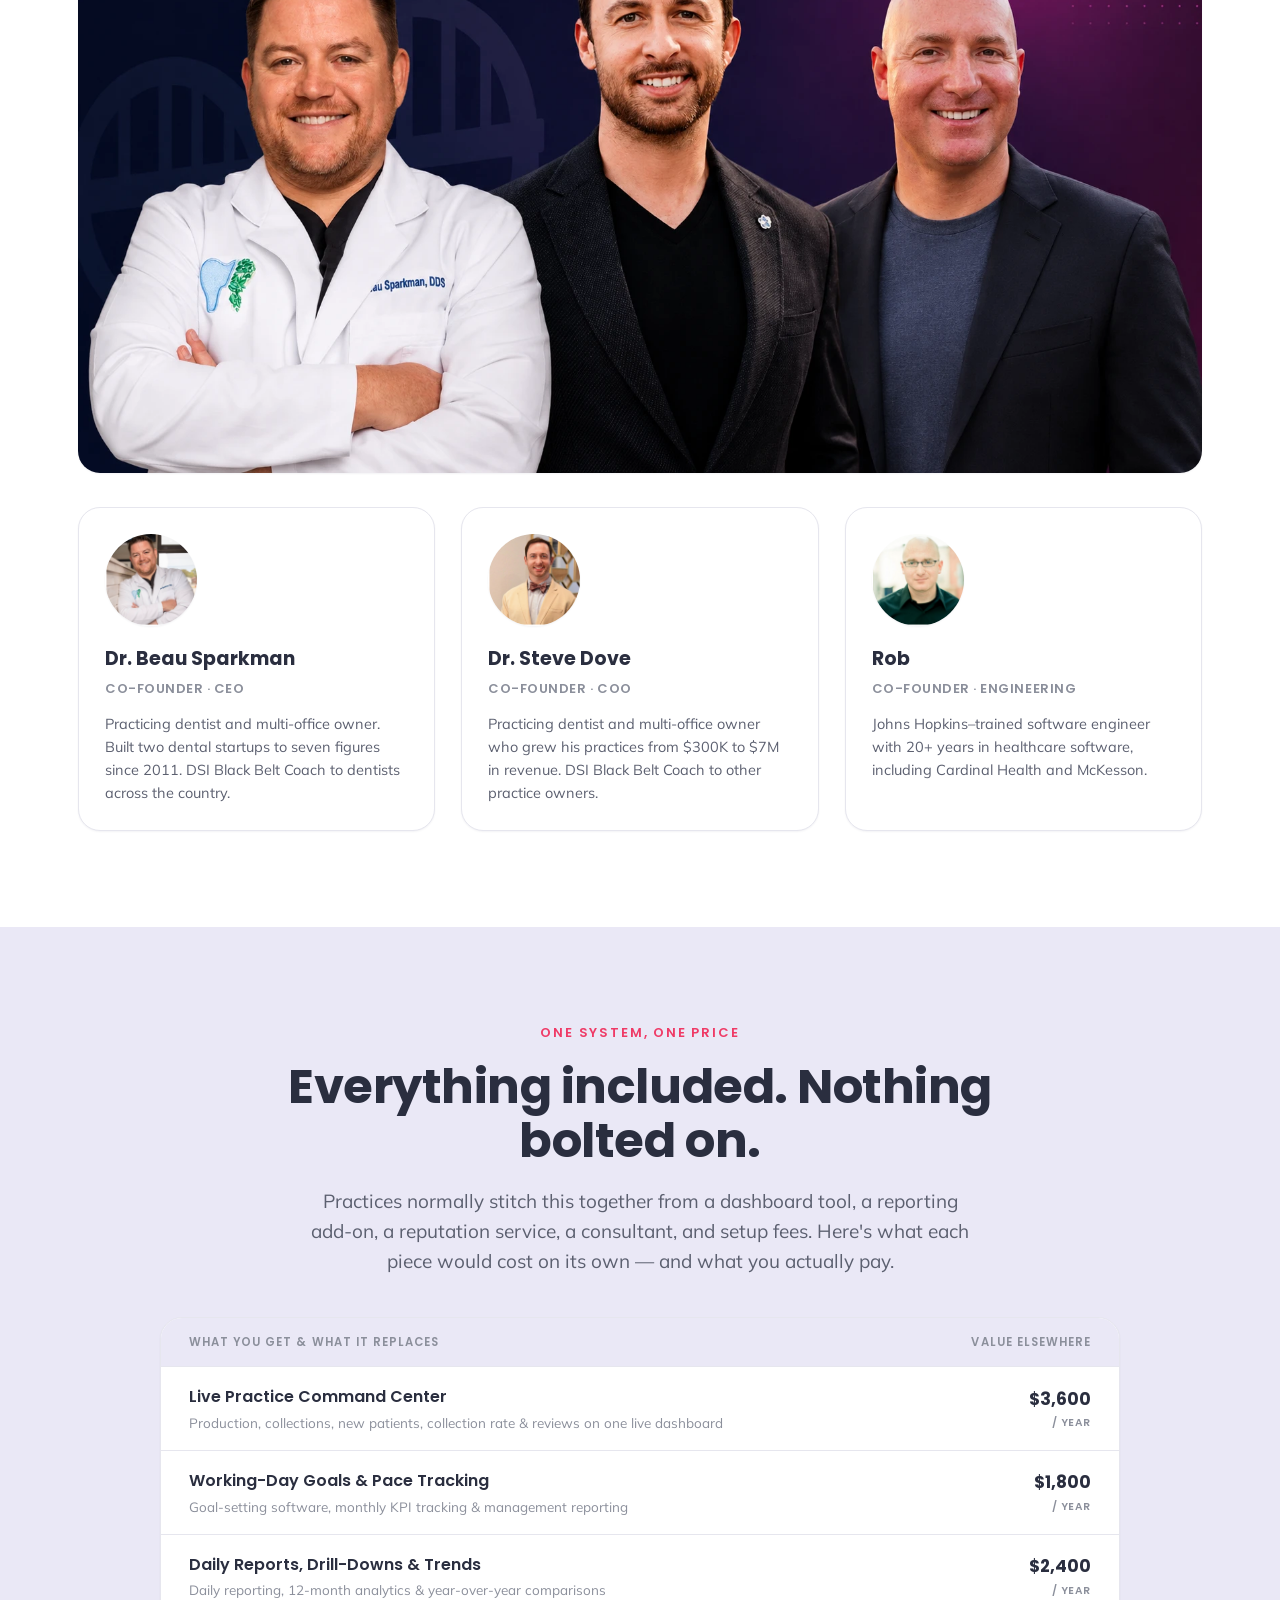
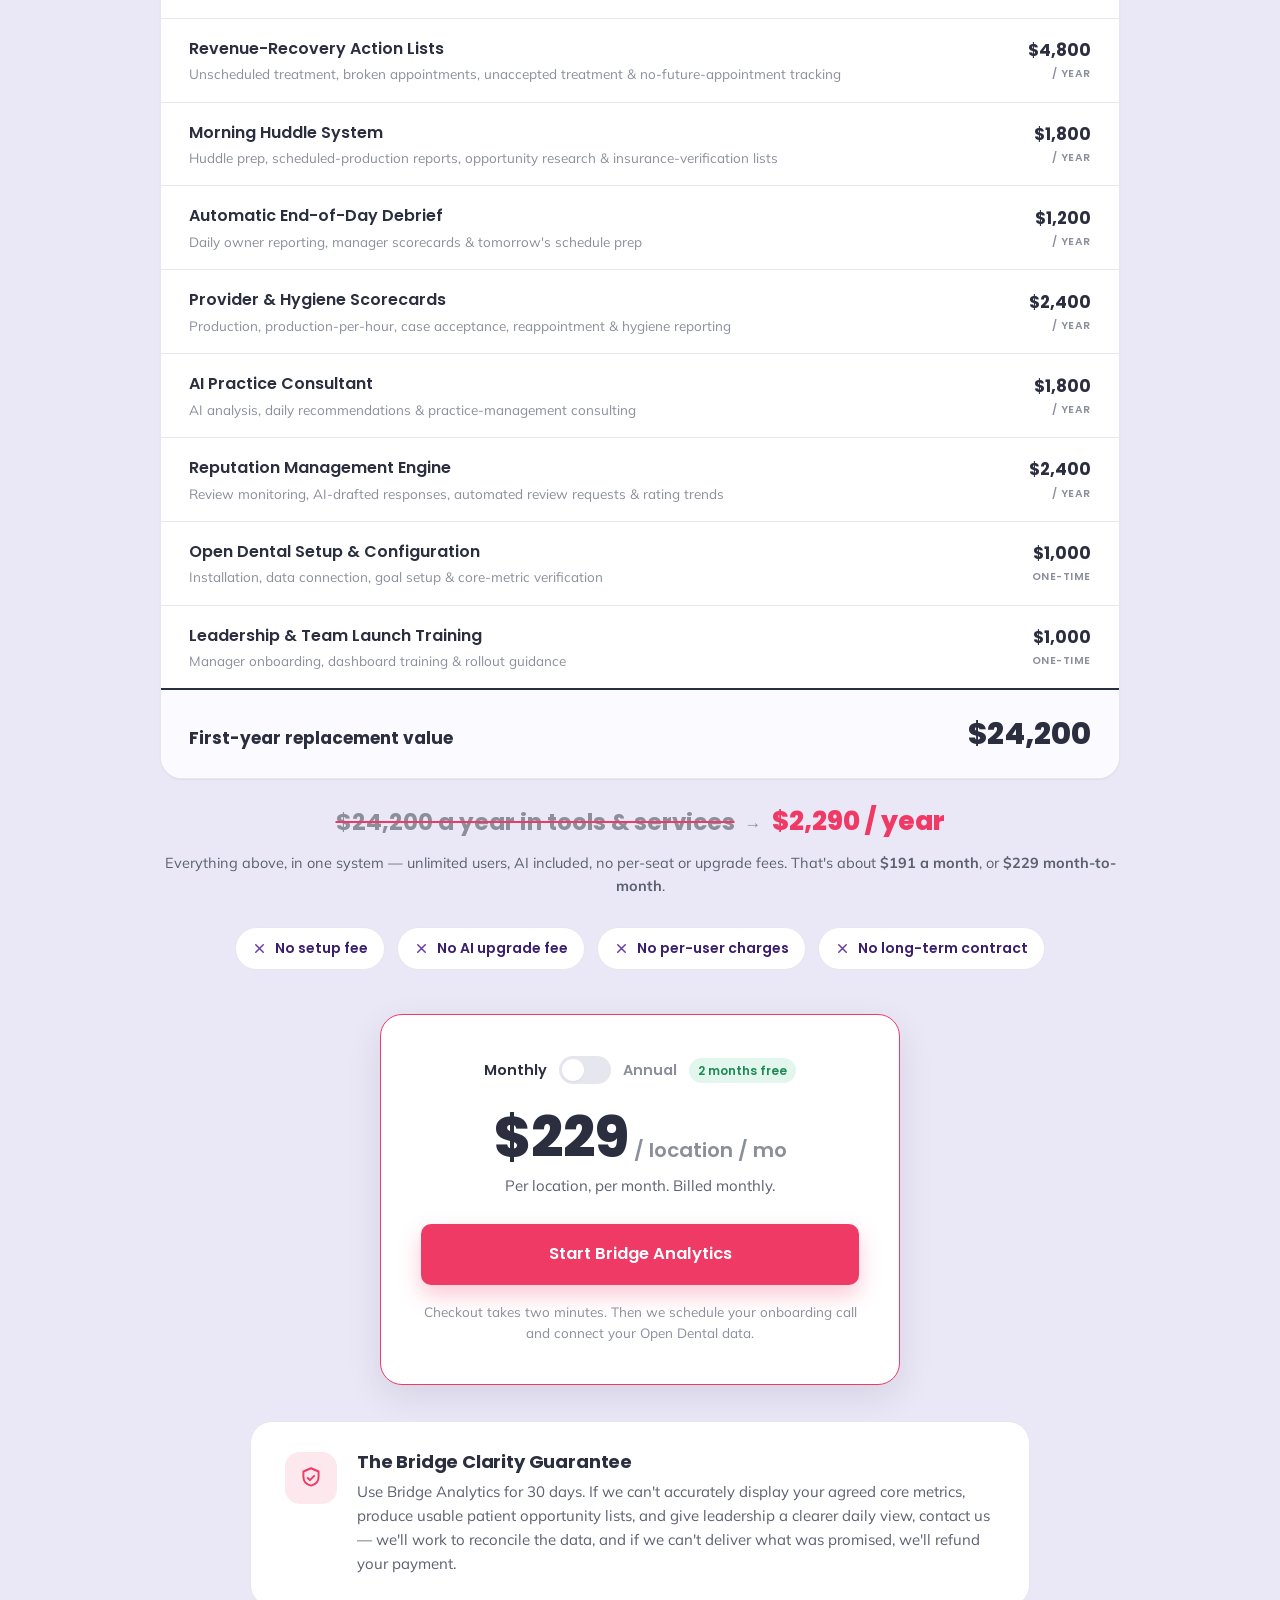
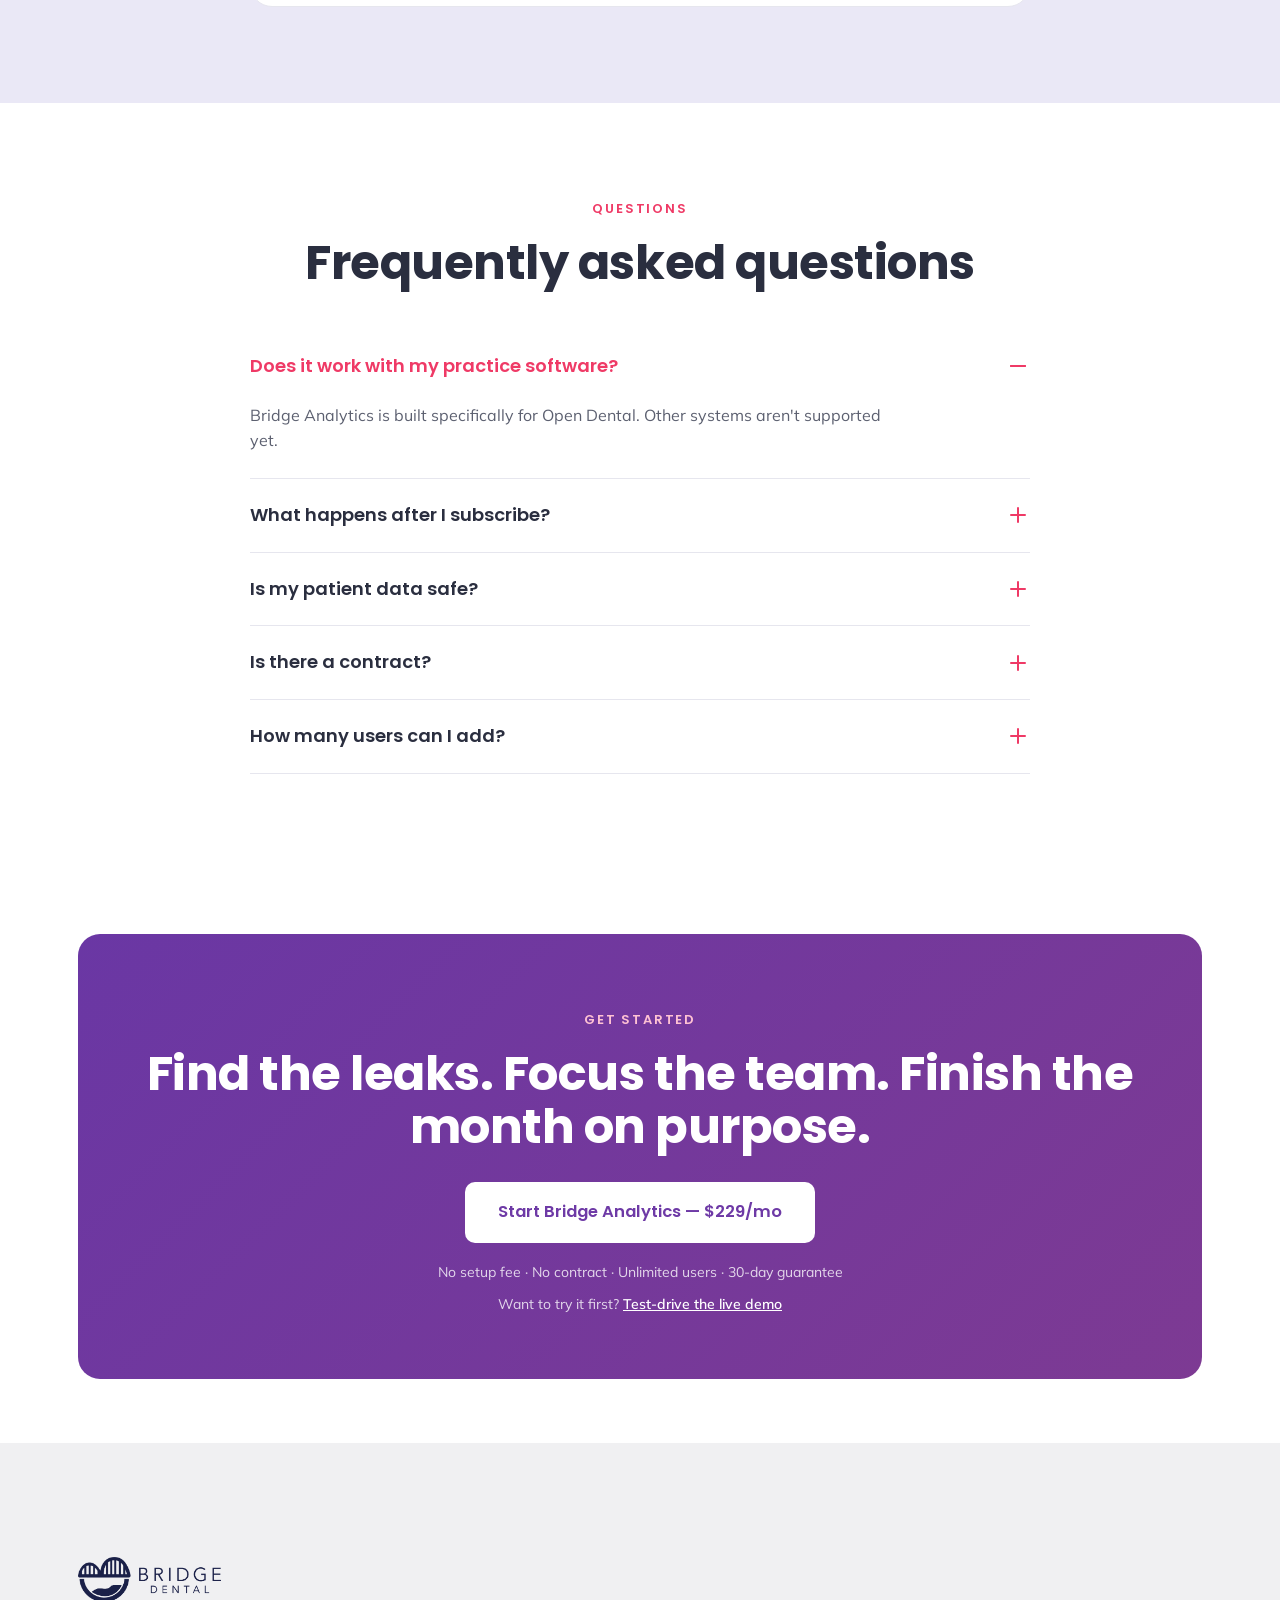
==== commit e4e52441: "Update Reputation demo to the split-hero Overview (app PR #311) The Reputation module shipped anothe" ====
--- a/dashboard/index.html
+++ b/dashboard/index.html
@@ -26,7 +26,7 @@
 <link rel="preconnect" href="https://fonts.googleapis.com" />
 <link rel="preconnect" href="https://fonts.gstatic.com" crossorigin />
 <link rel="stylesheet" href="../assets/styles.css?v=20260724" />
-<link rel="stylesheet" href="../assets/analytics-landing.css?v=20260807b" />
+<link rel="stylesheet" href="../assets/analytics-landing.css?v=20260807c" />
 <script type="application/ld+json">{"@context": "https://schema.org", "@type": "Organization", "name": "Bridge Dental", "url": "https://bridgedental.ai", "logo": "https://bridgedental.ai/assets/bd-logo-dark.png", "email": "admin@bridgedental.ai"}</script>
 <script type="application/ld+json">{"@context": "https://schema.org", "@type": "SoftwareApplication", "name": "Bridge Analytics", "applicationCategory": "BusinessApplication", "operatingSystem": "Web", "description": "Dental practice analytics, daily pacing, patient opportunity lists, AI insights, and Google reputation management for Open Dental practices.", "url": "https://bridgedental.ai/dashboard/", "image": "https://bridgedental.ai/assets/og/og-analytics.jpg", "offers": [{"@type": "Offer", "price": "229", "priceCurrency": "USD", "description": "Per location, per month. Billed monthly."}, {"@type": "Offer", "price": "2290", "priceCurrency": "USD", "description": "Per location, per year — two months free."}], "publisher": {"@type": "Organization", "name": "Bridge Dental", "url": "https://bridgedental.ai"}}</script>
 <script type="application/ld+json">{"@context": "https://schema.org", "@type": "FAQPage", "mainEntity": [{"@type": "Question", "name": "Does Bridge Analytics work with my practice software?", "acceptedAnswer": {"@type": "Answer", "text": "Bridge Analytics is built specifically for Open Dental. Other systems aren't supported yet."}}, {"@type": "Question", "name": "What happens after I subscribe?", "acceptedAnswer": {"@type": "Answer", "text": "You'll book an onboarding call. We connect your Open Dental data, configure your goals, and verify your core metrics with you."}}, {"@type": "Question", "name": "Is my patient data safe?", "acceptedAnswer": {"@type": "Answer", "text": "Aggregate views contain no patient-identifying information. Patient-level lists are role-restricted and audit-logged. Support access is read-only and audited."}}, {"@type": "Question", "name": "Is there a contract?", "acceptedAnswer": {"@type": "Answer", "text": "No. Monthly plans cancel anytime; annual plans simply give you two months free."}}, {"@type": "Question", "name": "How many users can I add?", "acceptedAnswer": {"@type": "Answer", "text": "Unlimited standard users are included at no extra charge."}}]}</script>
@@ -332,12 +332,12 @@
     <div class="reveal">
       <p class="eyebrow">Reputation Overview</p>
       <h3 class="h2">Log in typing a reply, not hunting for one.</h3>
-      <p class="lead" style="margin-top:16px;">The worst unanswered review opens automatically with an AI draft ready to edit and post — zero clicks from login to typing. Beside it, your market: where you rank among the practices you track, who's collecting reviews fastest, and this week's edge.</p>
+      <p class="lead" style="margin-top:16px;">The Overview leads with where you stand and what to do about it: your market rank beside one prioritized "Do These Now" queue, where every row carries its one-click action. Below, the worst unanswered review sits already open with an AI draft ready to edit and post.</p>
       <ul class="recovery-list">
-        <li><svg width="18" height="18" viewBox="0 0 24 24" fill="none" stroke="currentColor" stroke-width="2.4" stroke-linecap="round" stroke-linejoin="round"><path d="M20 6 9 17l-5-5"/></svg>Worst review first, reply workflow inline</li>
+        <li><svg width="18" height="18" viewBox="0 0 24 24" fill="none" stroke="currentColor" stroke-width="2.4" stroke-linecap="round" stroke-linejoin="round"><path d="M20 6 9 17l-5-5"/></svg>One "Do These Now" queue — urgent items first, each with its action</li>
         <li><svg width="18" height="18" viewBox="0 0 24 24" fill="none" stroke="currentColor" stroke-width="2.4" stroke-linecap="round" stroke-linejoin="round"><path d="M20 6 9 17l-5-5"/></svg>Your rank among tracked nearby practices</li>
         <li><svg width="18" height="18" viewBox="0 0 24 24" fill="none" stroke="currentColor" stroke-width="2.4" stroke-linecap="round" stroke-linejoin="round"><path d="M20 6 9 17l-5-5"/></svg>The review-velocity race, from public Google data</li>
-        <li><svg width="18" height="18" viewBox="0 0 24 24" fill="none" stroke="currentColor" stroke-width="2.4" stroke-linecap="round" stroke-linejoin="round"><path d="M20 6 9 17l-5-5"/></svg>"This week's edge" — up to three concrete moves</li>
+        <li><svg width="18" height="18" viewBox="0 0 24 24" fill="none" stroke="currentColor" stroke-width="2.4" stroke-linecap="round" stroke-linejoin="round"><path d="M20 6 9 17l-5-5"/></svg>Worst review already open, reply workflow inline</li>
       </ul>
     </div>
     <div class="split__media reveal">
@@ -347,7 +347,7 @@
           <span class="browser__addr"><svg width="12" height="12" viewBox="0 0 24 24" fill="none" stroke="currentColor" stroke-width="2.4"><rect x="5" y="11" width="14" height="9" rx="2"/><path d="M8 11V8a4 4 0 0 1 8 0v3"/></svg>app.bridgedental.ai/reputation</span>
         </div>
         <div class="shot shot--img">
-          <img loading="lazy" decoding="async" class="shot__img" style="display:block;width:100%;max-width:100%;height:auto;" src="../assets/app/reputation-dashboard.jpg?v=20260807" alt="Reputation Overview — respond-now workspace with an AI draft open, beside the market standings and review-velocity race" width="2244" height="1518" />
+          <img loading="lazy" decoding="async" class="shot__img" style="display:block;width:100%;max-width:100%;height:auto;" src="../assets/app/reputation-dashboard.jpg?v=20260807c" alt="Reputation Overview — market standings beside the prioritized Do These Now queue, with the respond workspace open below" width="2244" height="2476" />
         </div>
       </figure>
     </div>
@@ -409,7 +409,7 @@
           <span class="browser__addr"><svg width="12" height="12" viewBox="0 0 24 24" fill="none" stroke="currentColor" stroke-width="2.4"><rect x="5" y="11" width="14" height="9" rx="2"/><path d="M8 11V8a4 4 0 0 1 8 0v3"/></svg>app.bridgedental.ai/reputation/visibility</span>
         </div>
         <div class="shot shot--img">
-          <img loading="lazy" decoding="async" class="shot__img" style="display:block;width:100%;max-width:100%;height:auto;" src="../assets/app/reputation-visibility.jpg?v=20260807" alt="Local Visibility — local-pack rankings for tracked searches and competitor momentum over 30 days" width="2244" height="1582" />
+          <img loading="lazy" decoding="async" class="shot__img" style="display:block;width:100%;max-width:100%;height:auto;" src="../assets/app/reputation-visibility.jpg?v=20260807c" alt="Local Visibility — local-pack rankings, competitor momentum, review velocity and rating distribution" width="2244" height="2082" />
         </div>
       </figure>
     </div>
@@ -627,7 +627,7 @@
 </footer>
 
 <script src="../assets/site.js"></script>
-<script src="../assets/demo.js?v=20260807b" defer></script>
+<script src="../assets/demo.js?v=20260807c" defer></script>
 <script>
   // Annual / monthly billing toggle → swaps price copy + Stripe URL
   (function () {
--- a/assets/analytics-landing.css
+++ b/assets/analytics-landing.css
@@ -693,6 +693,16 @@
 .bad-edge__item { display:flex; gap:9px; align-items:flex-start; font-size:11.5px; color:#3a3f4f; padding:4px 0; }
 .bad-edge__num { flex:none; width:17px; height:17px; border-radius:50%; background:#eef; color:#4338ca; font-family:'Poppins',sans-serif; font-weight:700; font-size:10px; display:flex; align-items:center; justify-content:center; margin-top:1px; }
 
+/* reputation overview v2 — split hero: market (left) + do-these-now (right) */
+.bad-ov2 { display:grid; grid-template-columns:minmax(0,2fr) minmax(0,3fr); gap:12px; margin-top:12px; align-items:stretch; }
+.bad-dtn__row { display:flex; align-items:center; gap:10px; border:1px solid var(--line-soft); border-radius:9px; padding:8px 11px; margin-bottom:7px; }
+.bad-dtn__row .bad-btn { margin-left:auto; flex:none; }
+.bad-dtn__num { margin-top:0; }
+.bad-dtn__sev { font-family:'Poppins',sans-serif; font-weight:600; font-size:10px; letter-spacing:.04em; text-transform:uppercase; }
+.bad-dtn__sev--down { color:#b91c1c; }
+.bad-dtn__sev--warn { color:#b45309; }
+@media (max-width: 980px) { .bad-ov2 { grid-template-columns:1fr; } }
+
 /* demo responsive */
 @media (max-width: 980px) {
   .bad-statgrid { grid-template-columns:repeat(2,1fr); }
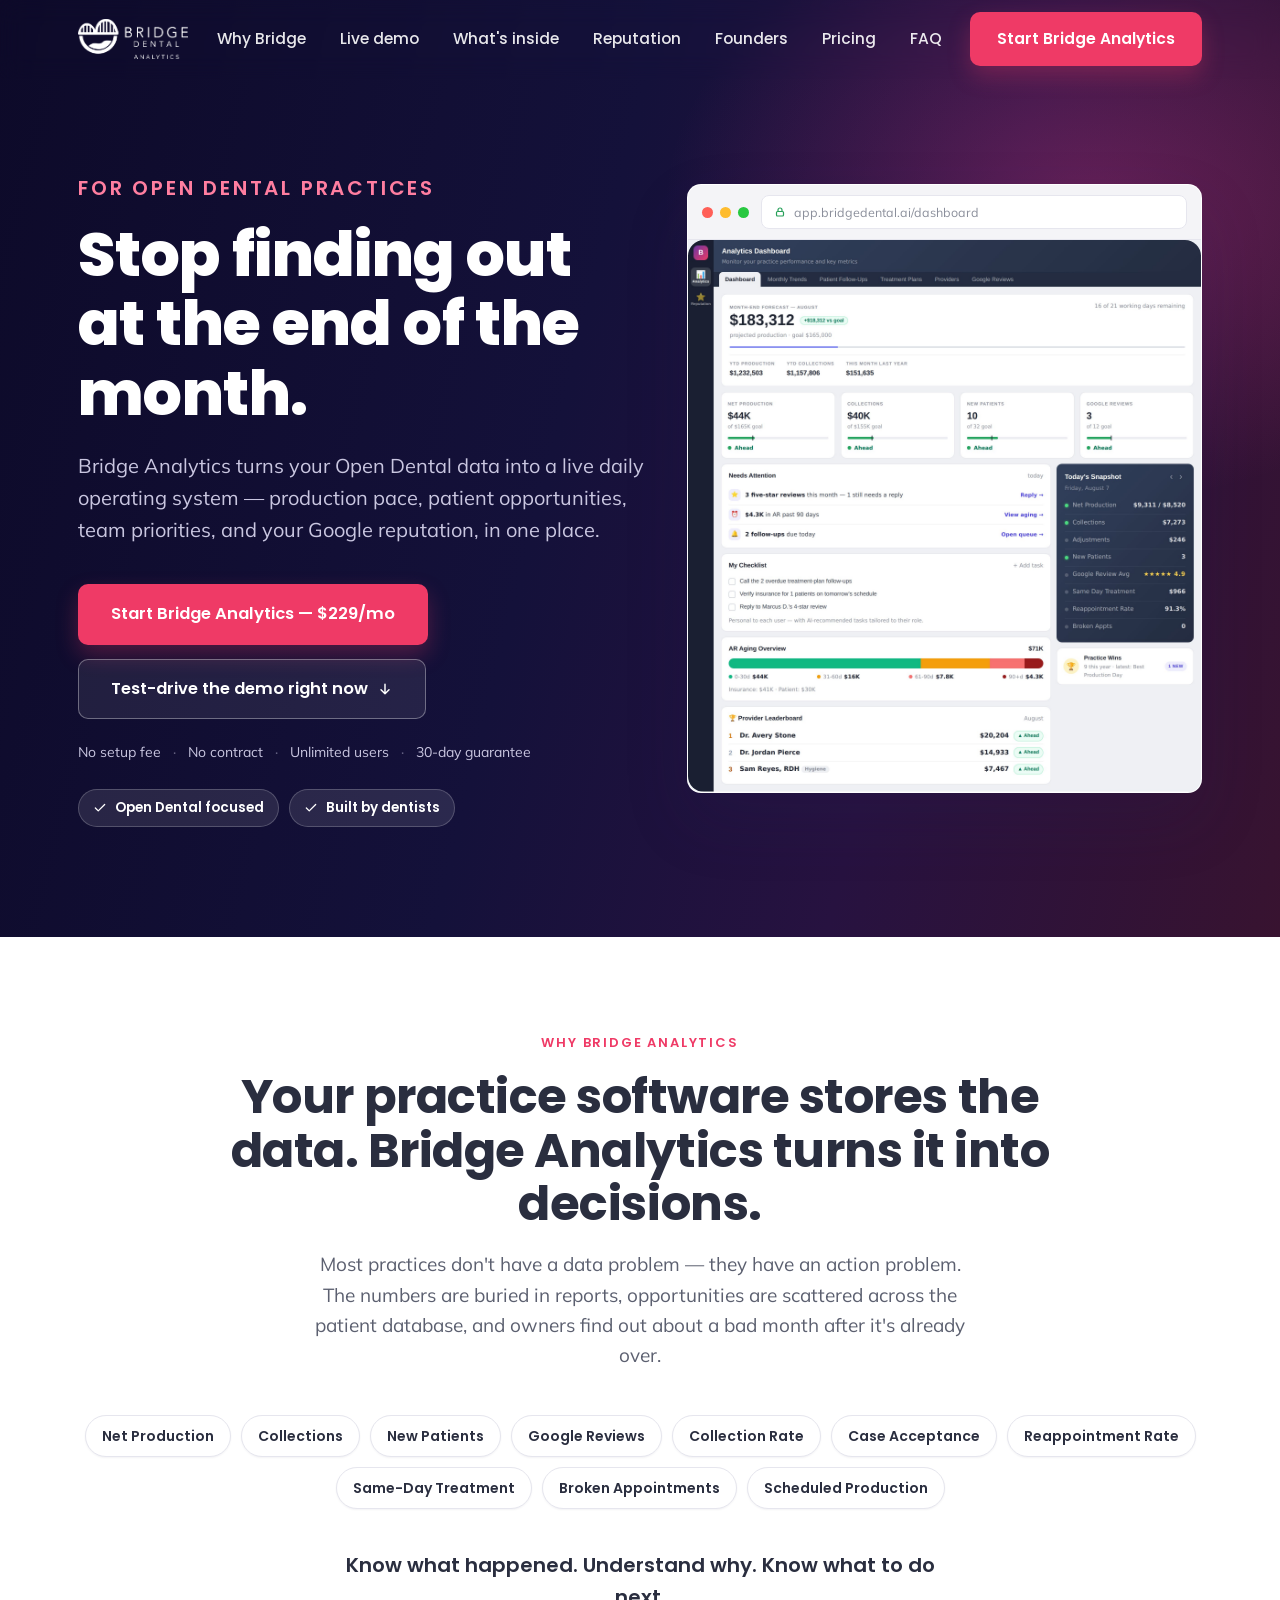
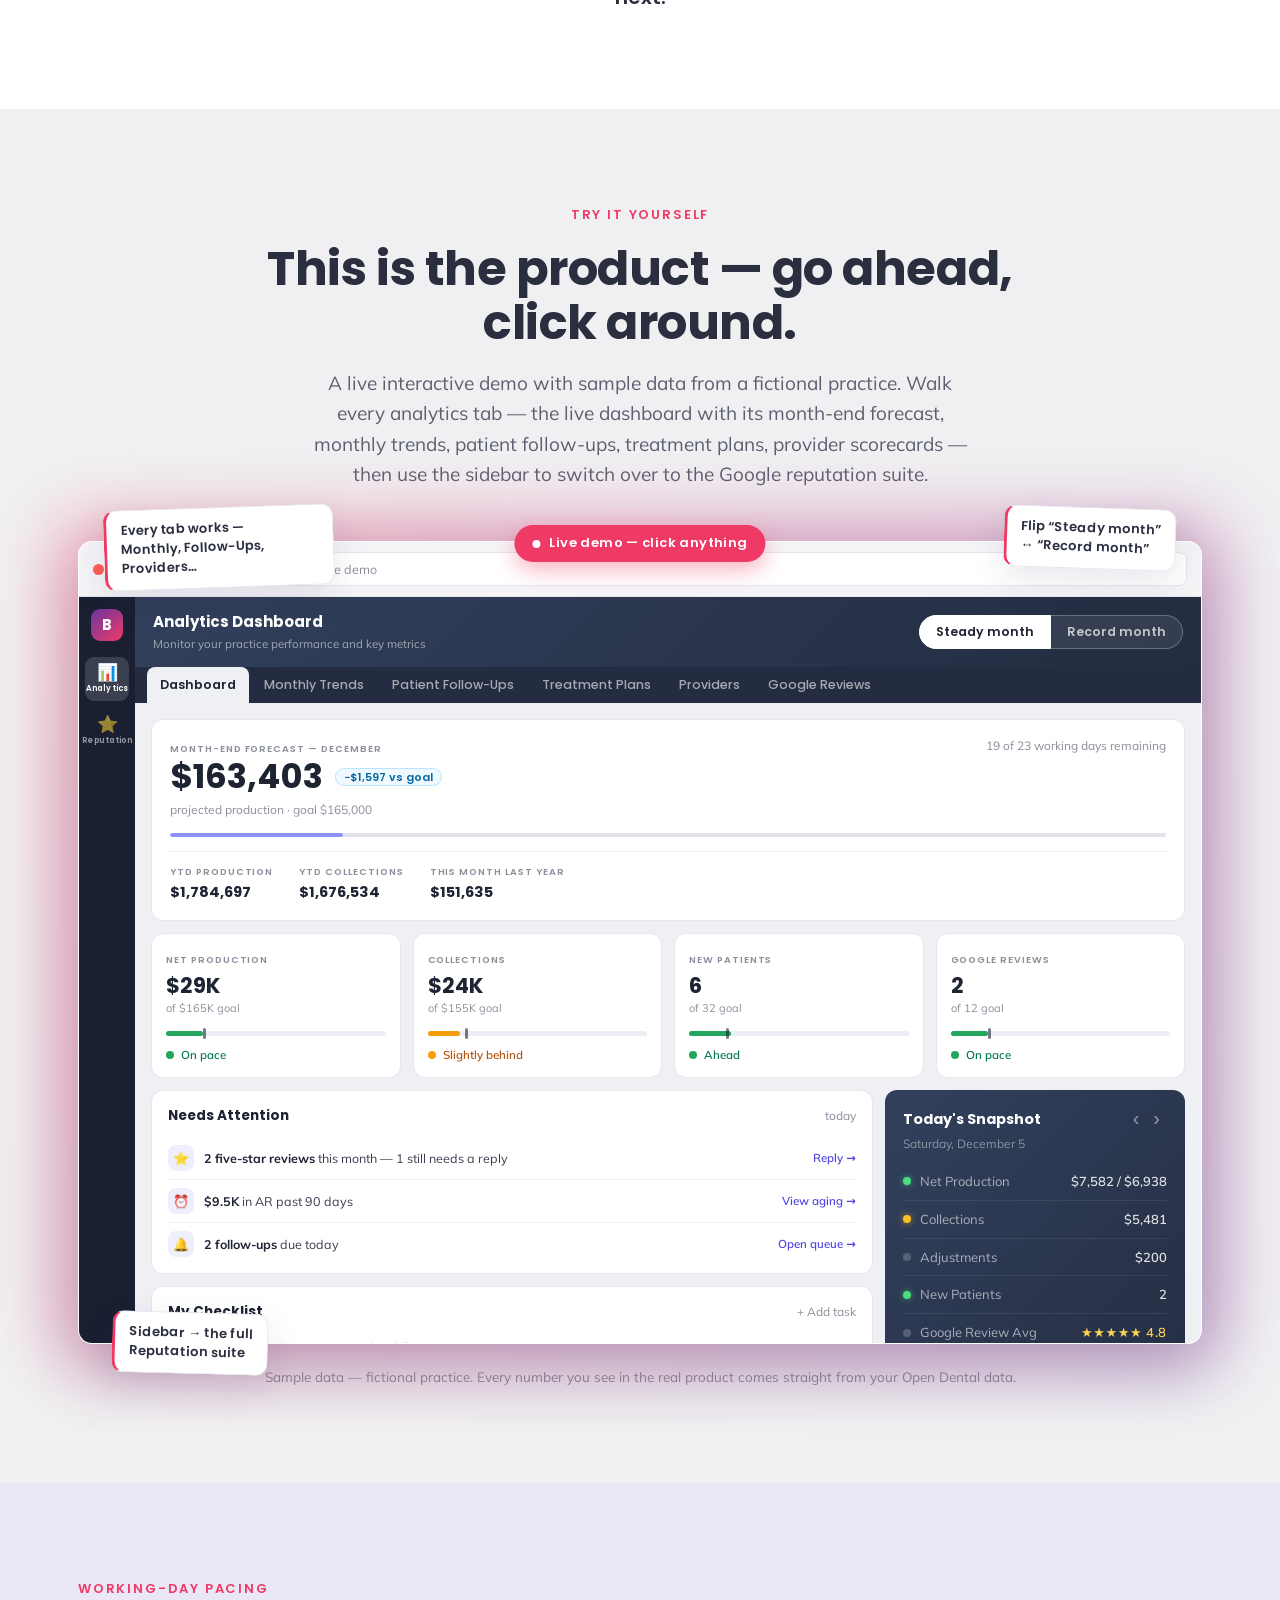
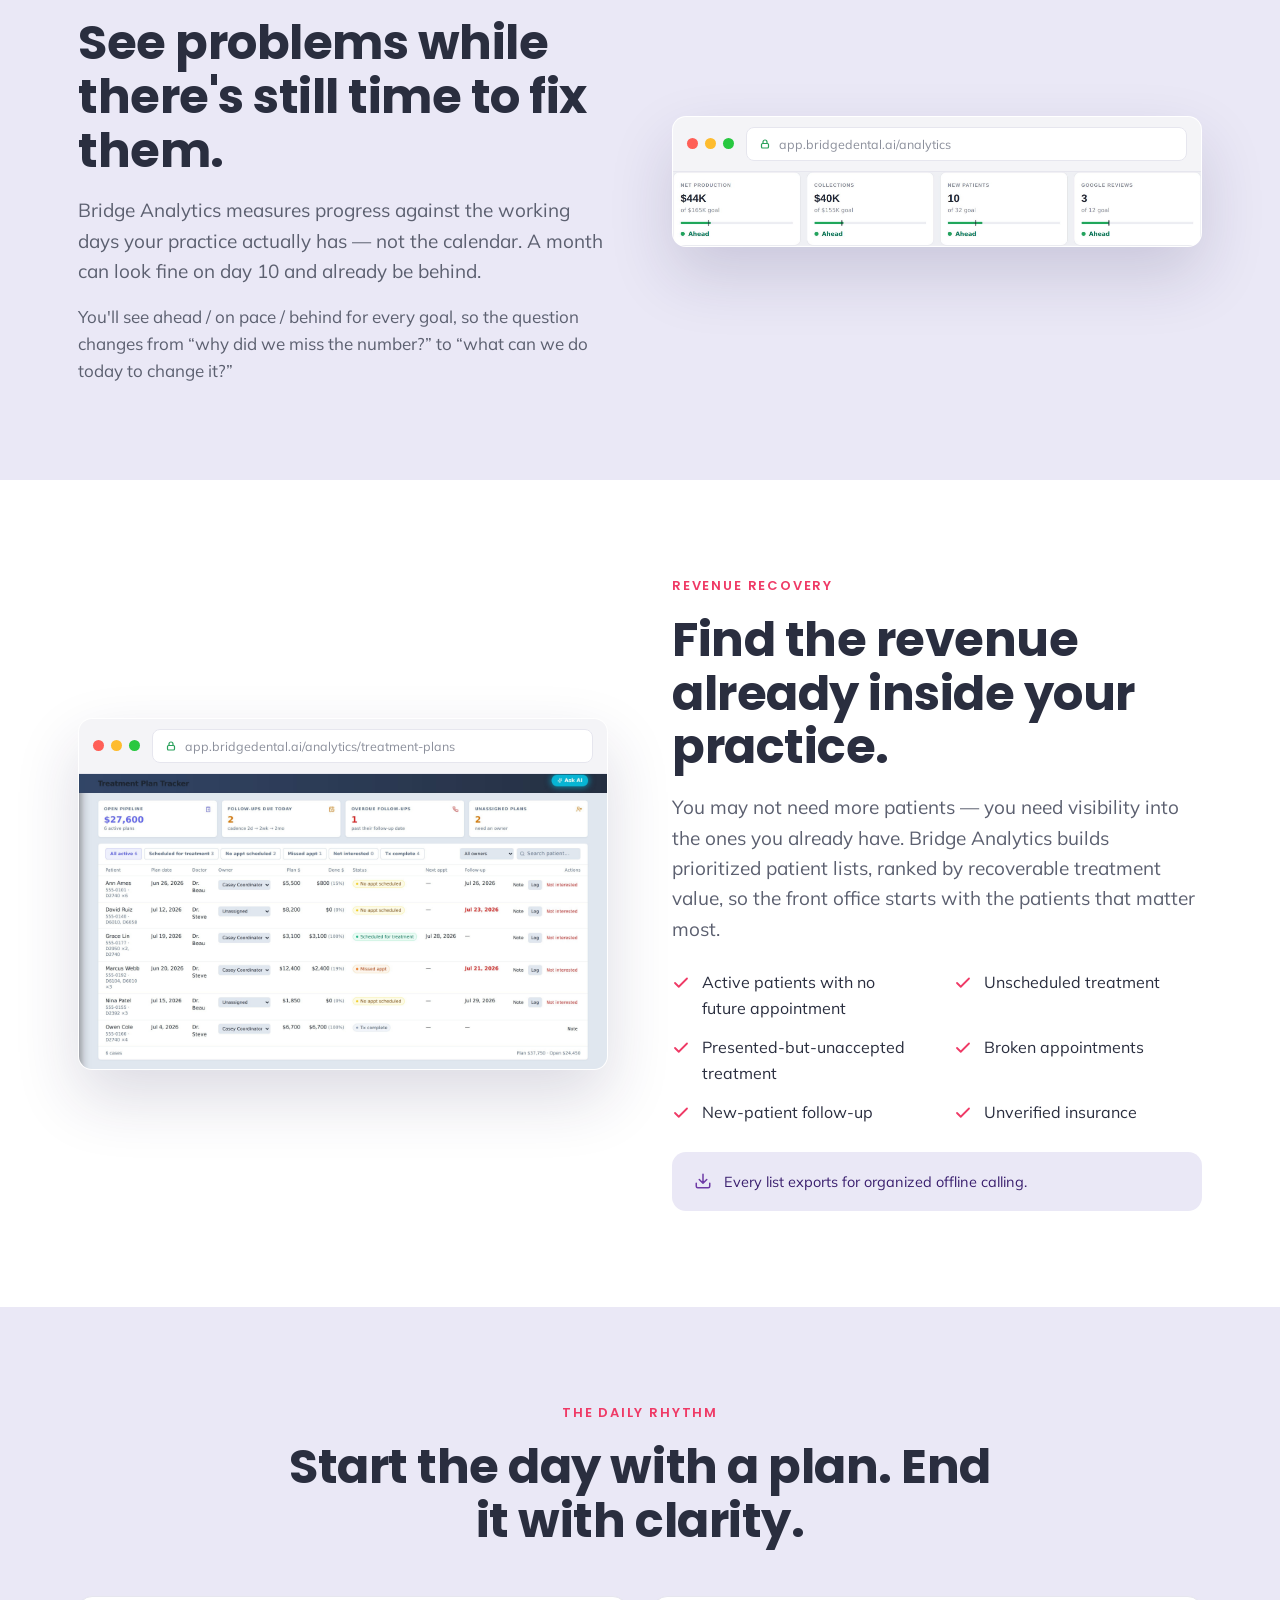
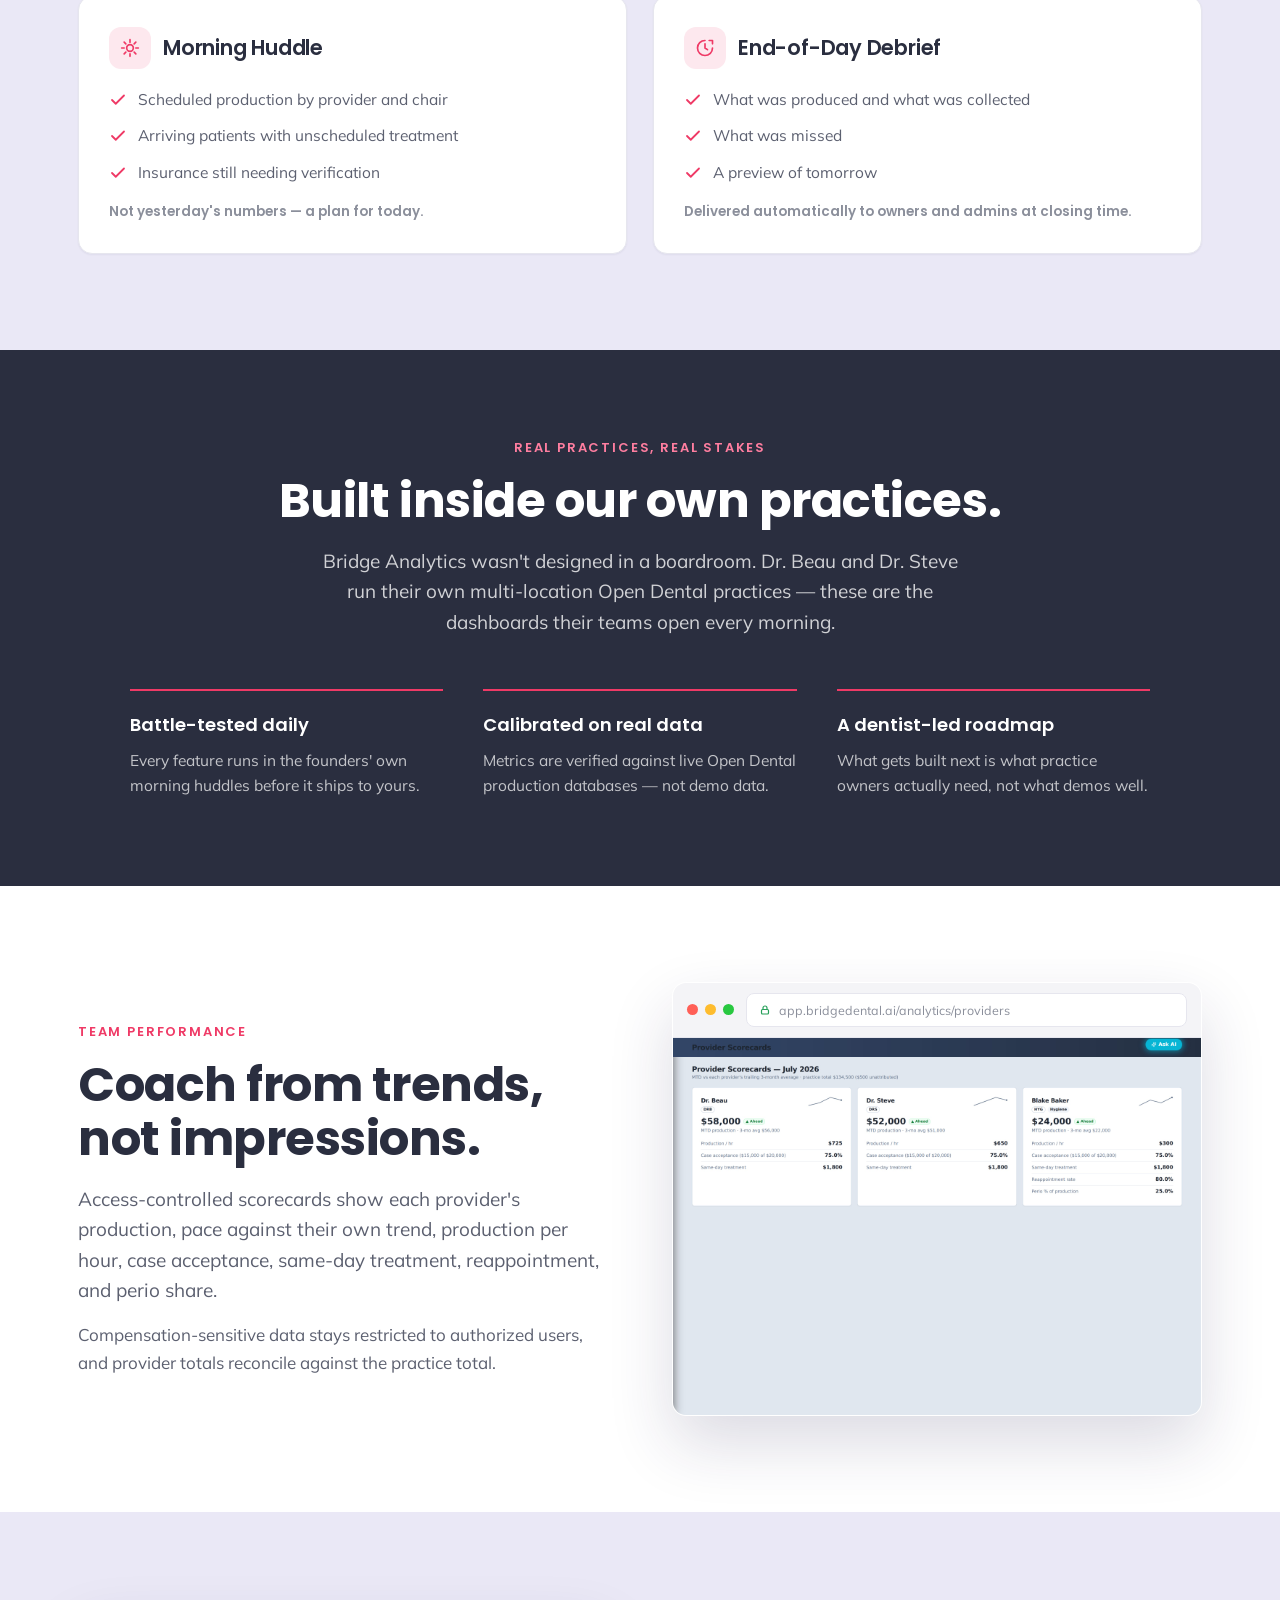
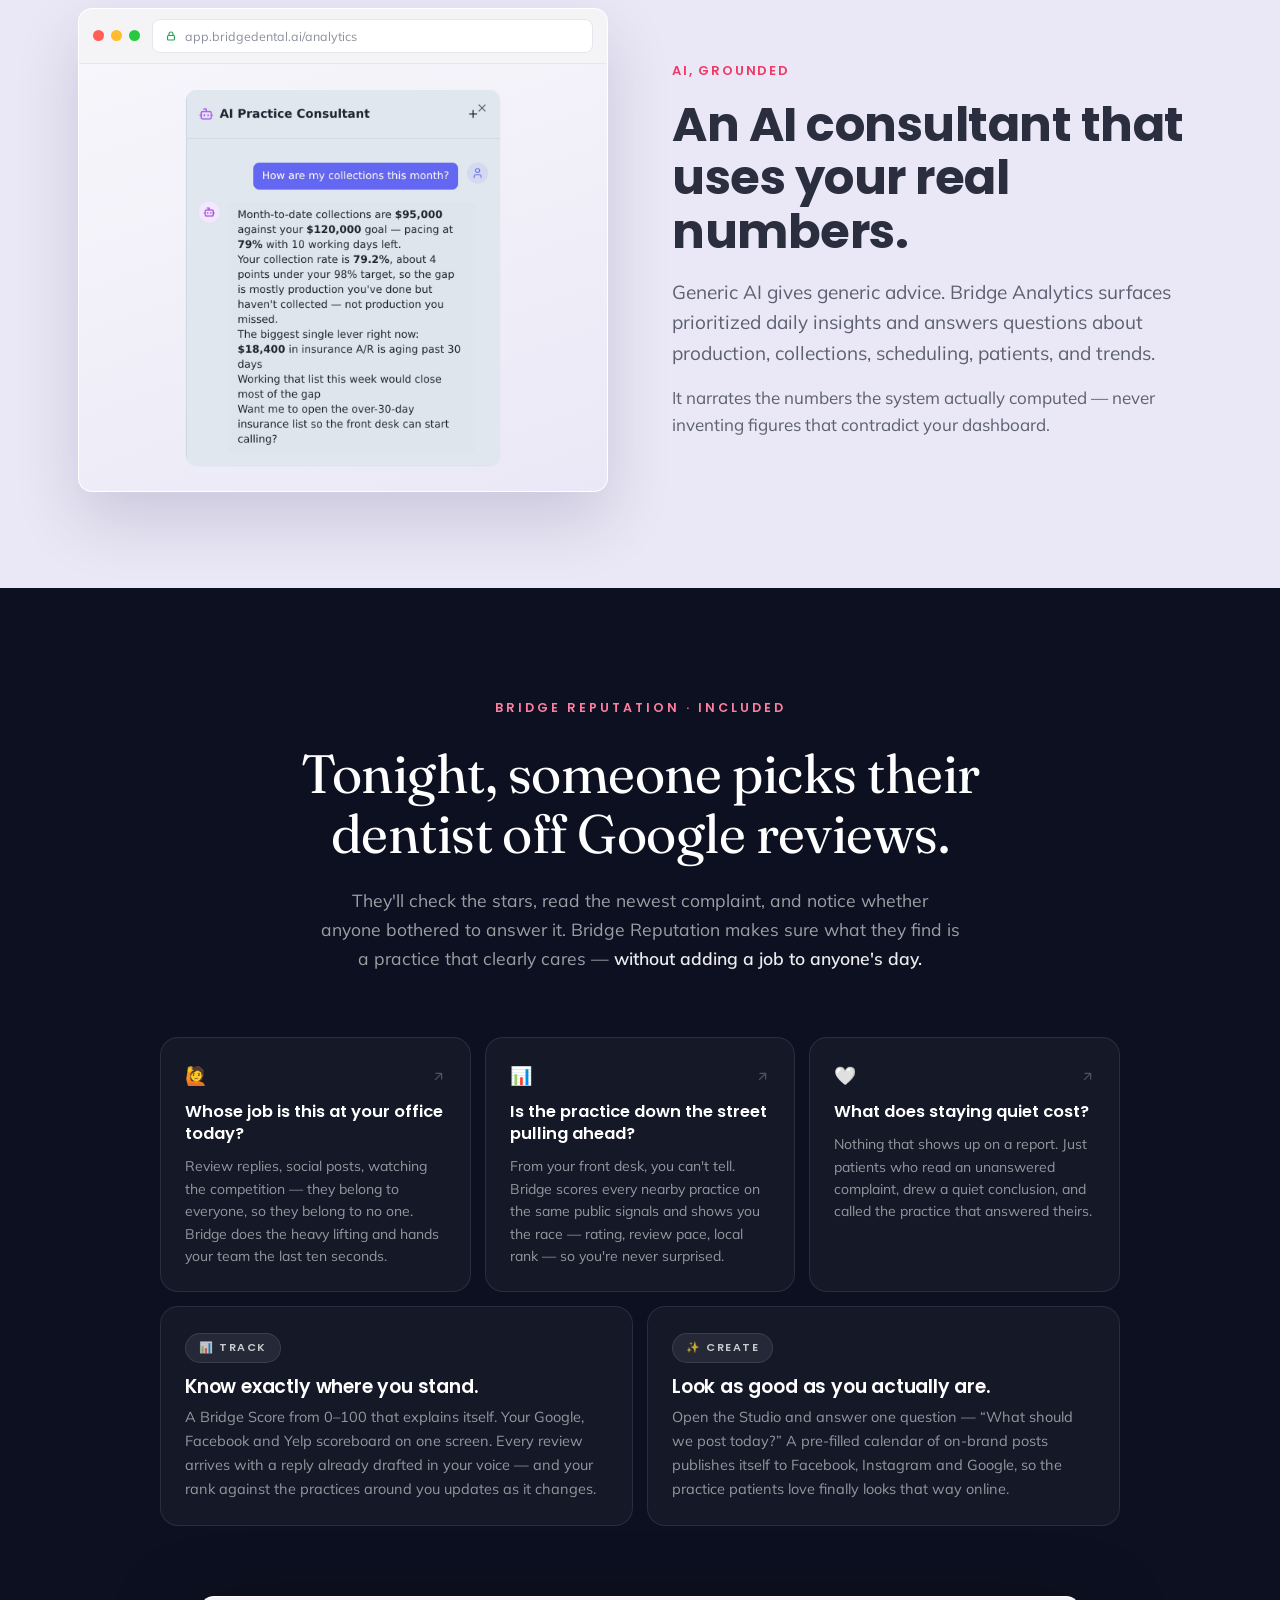
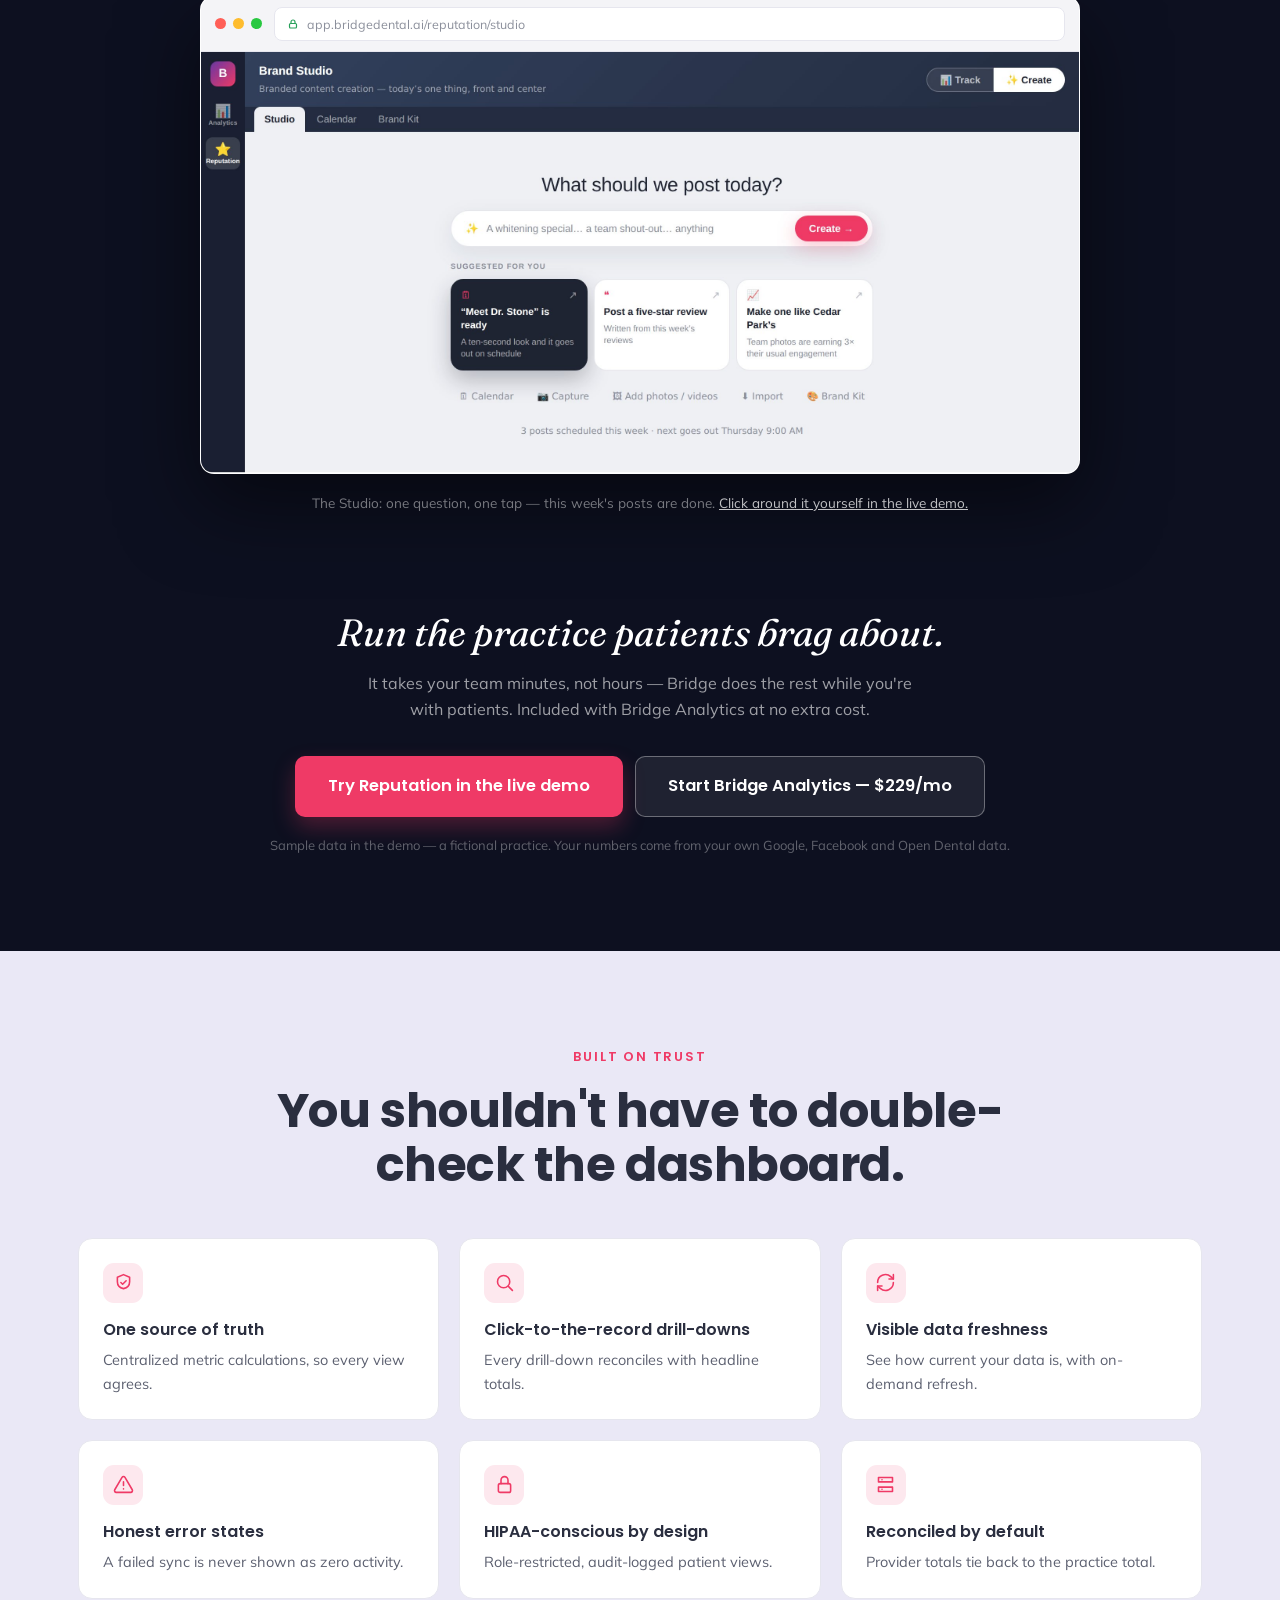
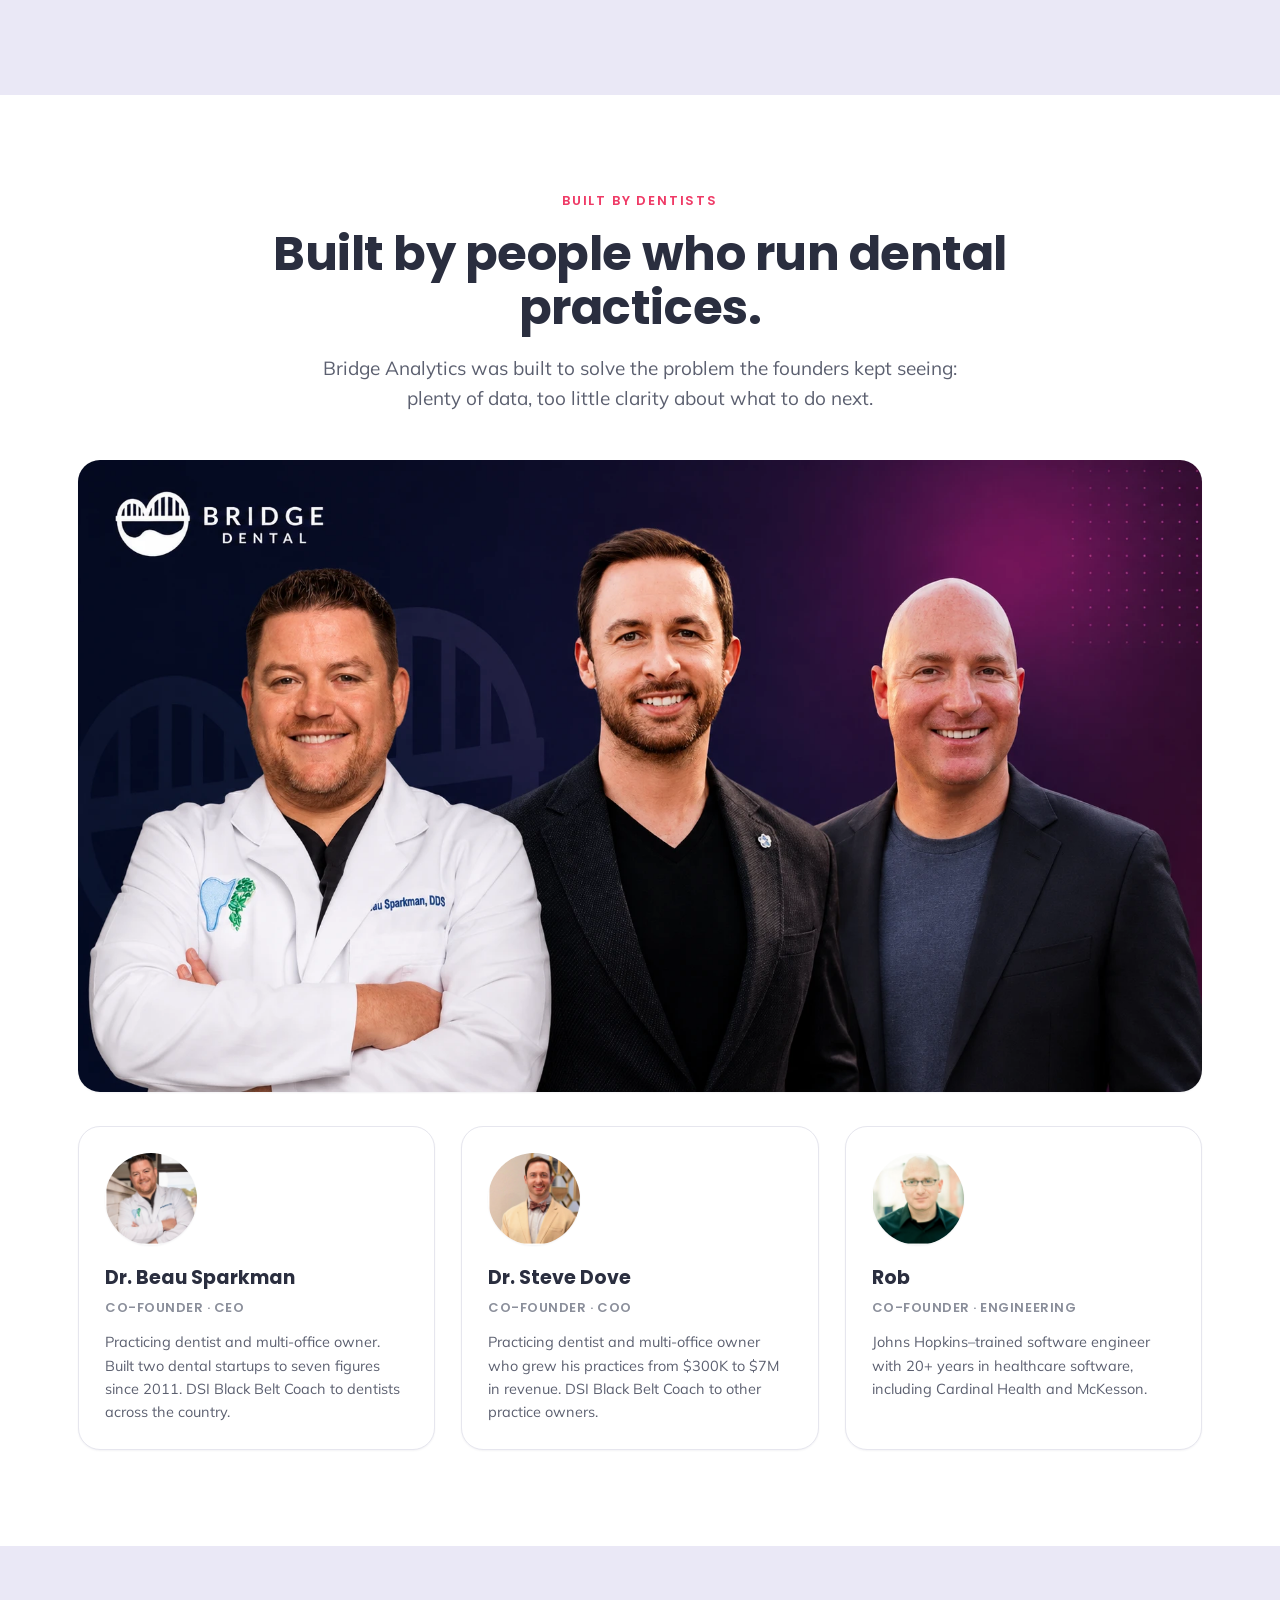
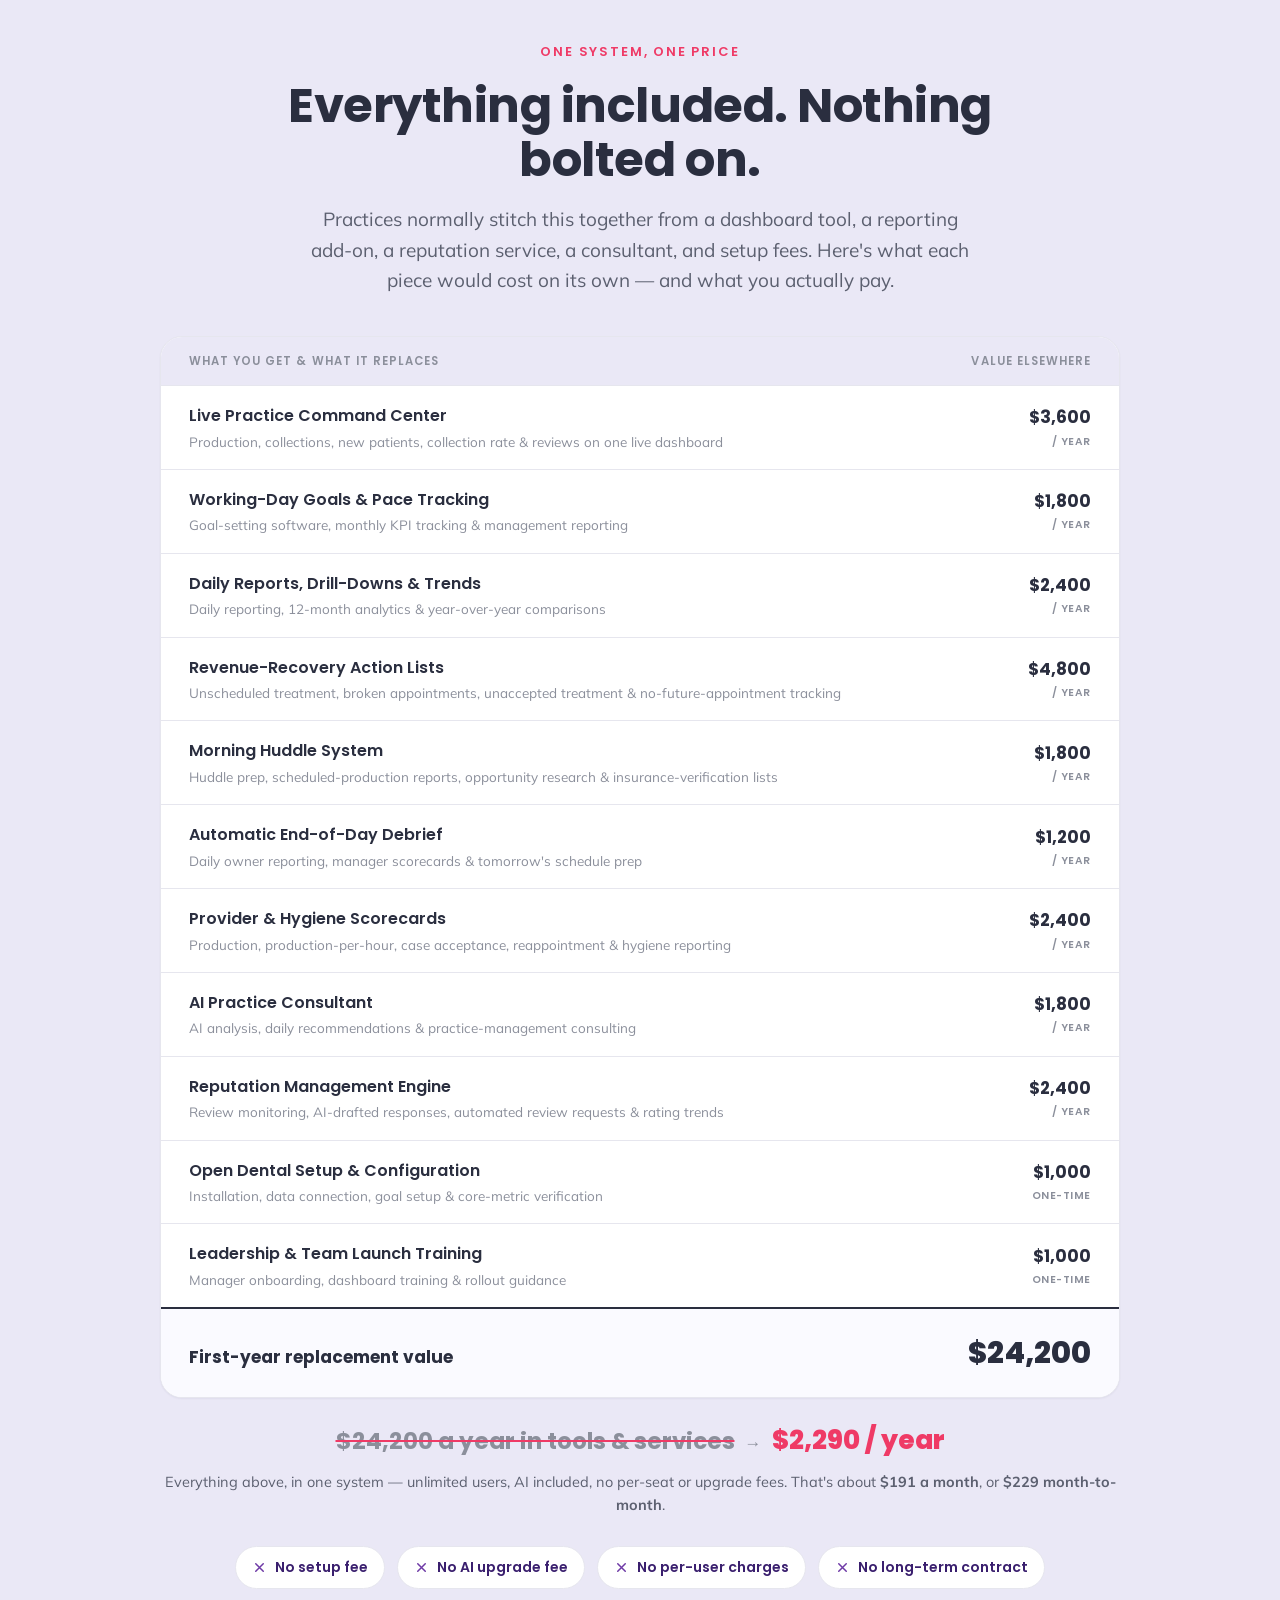
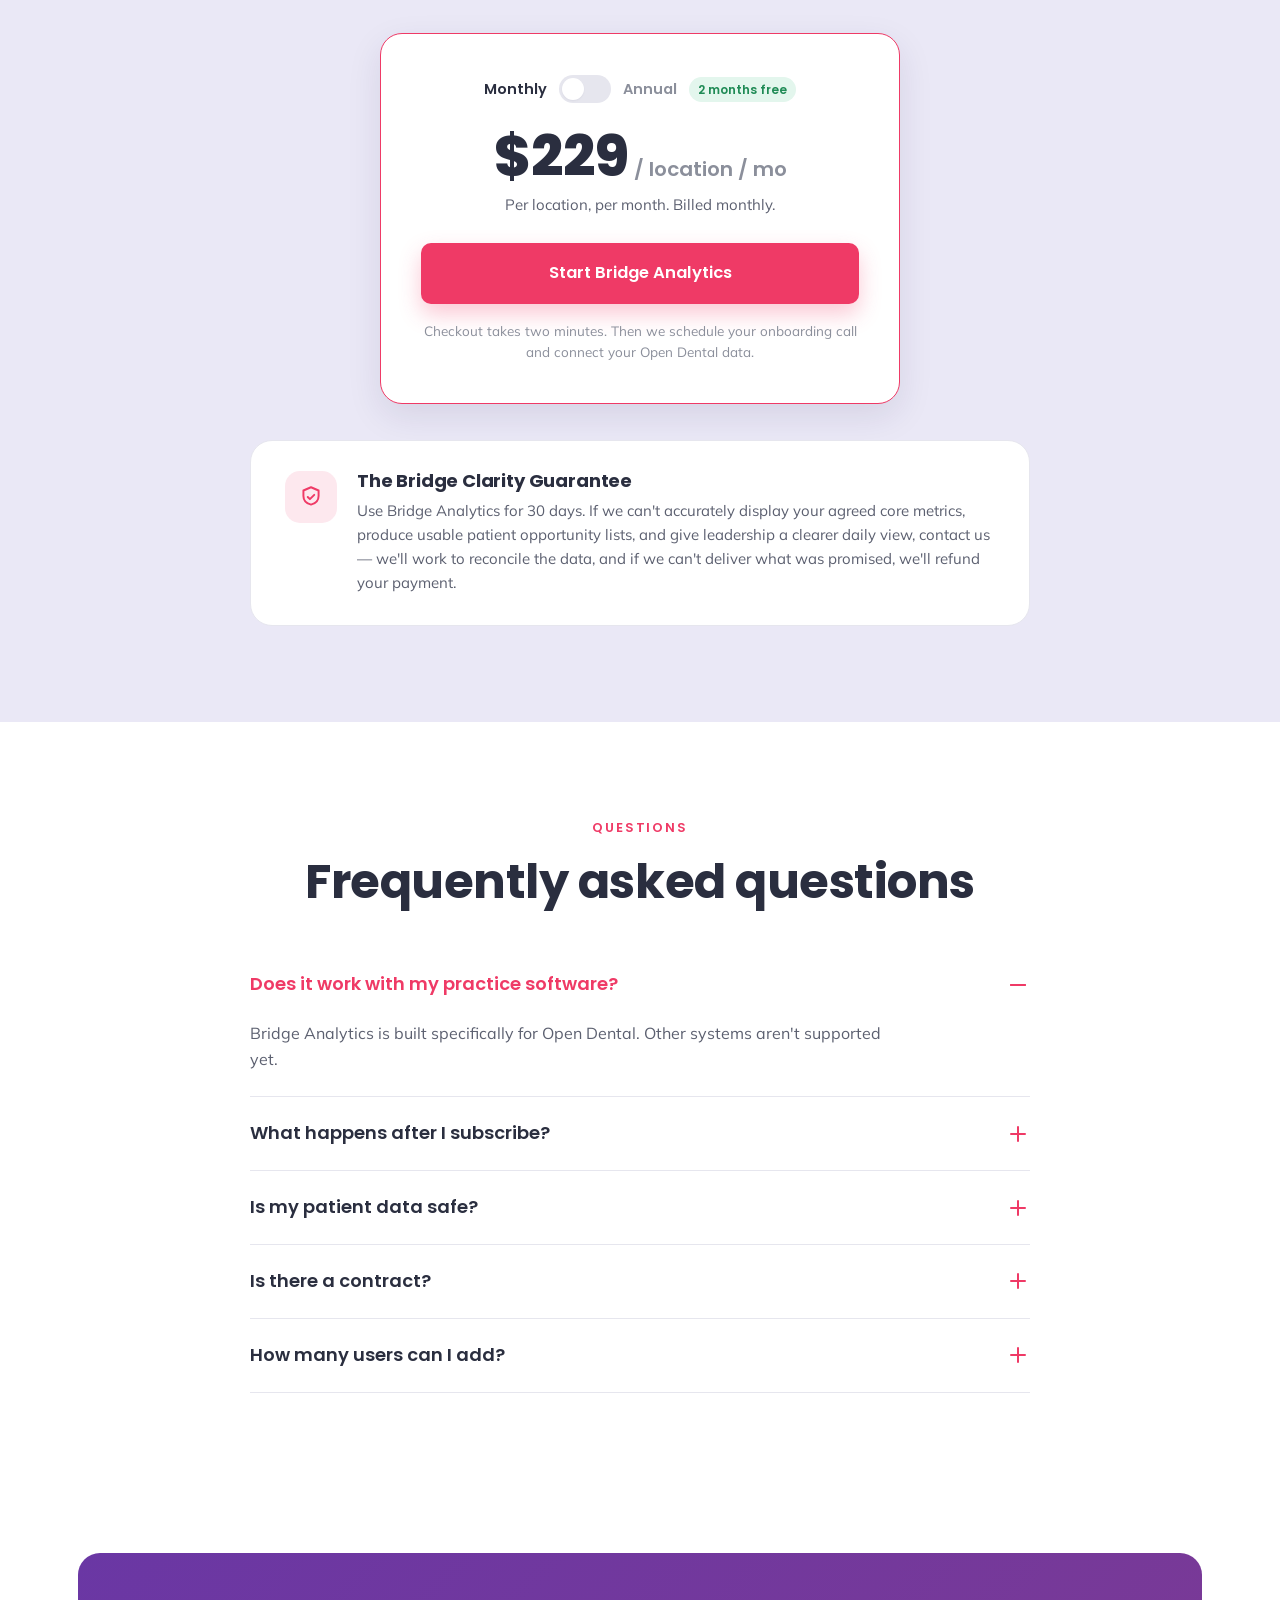
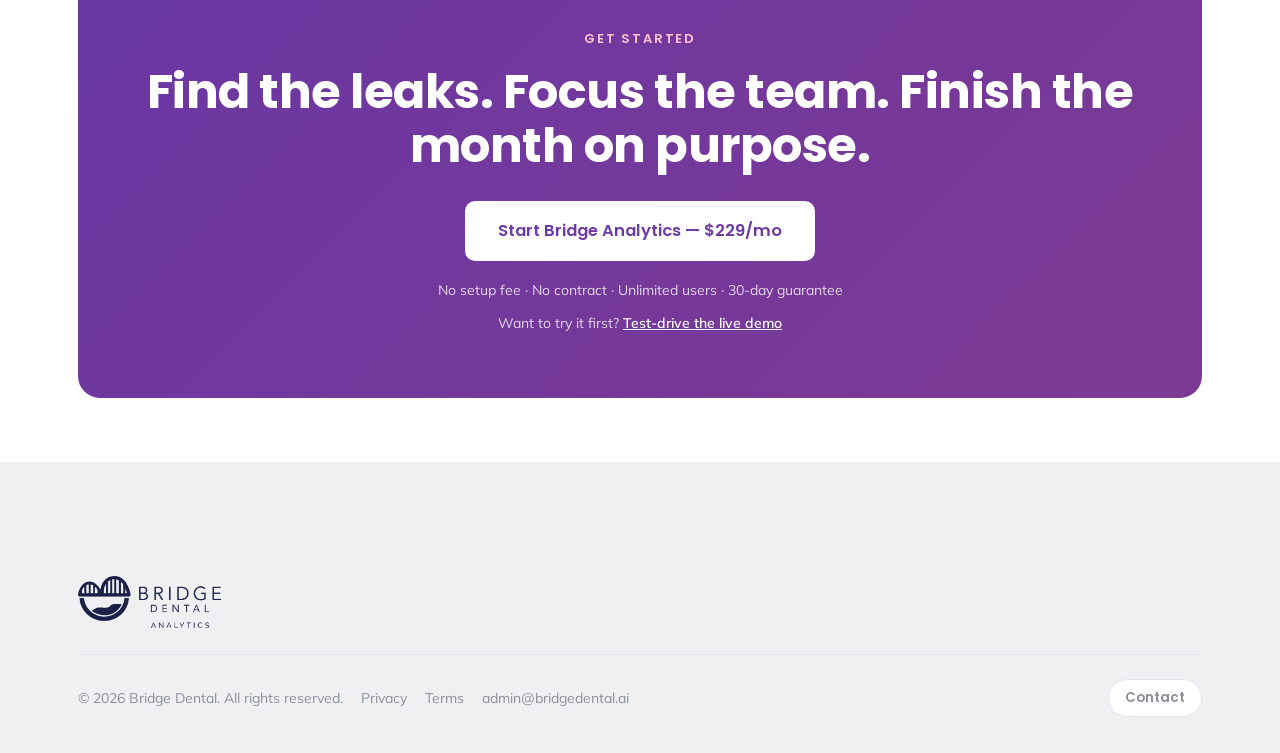
==== commit ad70ac30: "Reputation marketing redesign + demo rebuilt around the Track/Create product The app's Reputation mo" ====
--- a/dashboard/index.html
+++ b/dashboard/index.html
@@ -25,8 +25,9 @@
 <link rel="apple-touch-icon" href="../assets/apple-touch-icon.png?v=20260724" />
 <link rel="preconnect" href="https://fonts.googleapis.com" />
 <link rel="preconnect" href="https://fonts.gstatic.com" crossorigin />
+<link rel="stylesheet" href="https://fonts.googleapis.com/css2?family=Fraunces:ital,opsz,wght@0,9..144,400;1,9..144,400&display=swap" />
 <link rel="stylesheet" href="../assets/styles.css?v=20260724" />
-<link rel="stylesheet" href="../assets/analytics-landing.css?v=20260807c" />
+<link rel="stylesheet" href="../assets/analytics-landing.css?v=20260904" />
 <script type="application/ld+json">{"@context": "https://schema.org", "@type": "Organization", "name": "Bridge Dental", "url": "https://bridgedental.ai", "logo": "https://bridgedental.ai/assets/bd-logo-dark.png", "email": "admin@bridgedental.ai"}</script>
 <script type="application/ld+json">{"@context": "https://schema.org", "@type": "SoftwareApplication", "name": "Bridge Analytics", "applicationCategory": "BusinessApplication", "operatingSystem": "Web", "description": "Dental practice analytics, daily pacing, patient opportunity lists, AI insights, and Google reputation management for Open Dental practices.", "url": "https://bridgedental.ai/dashboard/", "image": "https://bridgedental.ai/assets/og/og-analytics.jpg", "offers": [{"@type": "Offer", "price": "229", "priceCurrency": "USD", "description": "Per location, per month. Billed monthly."}, {"@type": "Offer", "price": "2290", "priceCurrency": "USD", "description": "Per location, per year — two months free."}], "publisher": {"@type": "Organization", "name": "Bridge Dental", "url": "https://bridgedental.ai"}}</script>
 <script type="application/ld+json">{"@context": "https://schema.org", "@type": "FAQPage", "mainEntity": [{"@type": "Question", "name": "Does Bridge Analytics work with my practice software?", "acceptedAnswer": {"@type": "Answer", "text": "Bridge Analytics is built specifically for Open Dental. Other systems aren't supported yet."}}, {"@type": "Question", "name": "What happens after I subscribe?", "acceptedAnswer": {"@type": "Answer", "text": "You'll book an onboarding call. We connect your Open Dental data, configure your goals, and verify your core metrics with you."}}, {"@type": "Question", "name": "Is my patient data safe?", "acceptedAnswer": {"@type": "Answer", "text": "Aggregate views contain no patient-identifying information. Patient-level lists are role-restricted and audit-logged. Support access is read-only and audited."}}, {"@type": "Question", "name": "Is there a contract?", "acceptedAnswer": {"@type": "Answer", "text": "No. Monthly plans cancel anytime; annual plans simply give you two months free."}}, {"@type": "Question", "name": "How many users can I add?", "acceptedAnswer": {"@type": "Answer", "text": "Unlimited standard users are included at no extra charge."}}]}</script>
@@ -309,116 +310,64 @@
   </div>
 </section>
 
-<!-- ============ SECTION 8 — REPUTATION (white) ============ -->
-<section class="section" id="reputation">
-  <div class="wrap">
-    <div class="center reveal" style="max-width:860px; margin-inline:auto; margin-bottom:20px;">
-      <p class="eyebrow">Bridge Reputation</p>
-      <h2 class="h1">A review engine, built into your dashboard.</h2>
-      <p class="lead" style="margin:18px auto 0;">Reputation isn't a vanity metric — it's your next new patient's first impression. Bridge Reputation is built around two jobs: <b>respond</b> — every review arrives with an AI-drafted reply ready to post — and <b>compete</b> — see where you rank against the practices down the street and what to do about it. All beside the production numbers those reviews drive.</p>
-    </div>
-    <div class="rep-feats reveal">
-      <span class="mchip">AI draft for every review</span>
-      <span class="mchip">Automated review requests</span>
-      <span class="mchip">Local rank tracking</span>
-      <span class="mchip">Competitor standings</span>
-      <span class="mchip">Patient voice themes</span>
-      <span class="mchip">Content studio</span>
-    </div>
-  </div>
-
-  <!-- 8a — Reputation dashboard -->
-  <div class="wrap split rep-block">
-    <div class="reveal">
-      <p class="eyebrow">Reputation Overview</p>
-      <h3 class="h2">Log in typing a reply, not hunting for one.</h3>
-      <p class="lead" style="margin-top:16px;">The Overview leads with where you stand and what to do about it: your market rank beside one prioritized "Do These Now" queue, where every row carries its one-click action. Below, the worst unanswered review sits already open with an AI draft ready to edit and post.</p>
-      <ul class="recovery-list">
-        <li><svg width="18" height="18" viewBox="0 0 24 24" fill="none" stroke="currentColor" stroke-width="2.4" stroke-linecap="round" stroke-linejoin="round"><path d="M20 6 9 17l-5-5"/></svg>One "Do These Now" queue — urgent items first, each with its action</li>
-        <li><svg width="18" height="18" viewBox="0 0 24 24" fill="none" stroke="currentColor" stroke-width="2.4" stroke-linecap="round" stroke-linejoin="round"><path d="M20 6 9 17l-5-5"/></svg>Your rank among tracked nearby practices</li>
-        <li><svg width="18" height="18" viewBox="0 0 24 24" fill="none" stroke="currentColor" stroke-width="2.4" stroke-linecap="round" stroke-linejoin="round"><path d="M20 6 9 17l-5-5"/></svg>The review-velocity race, from public Google data</li>
-        <li><svg width="18" height="18" viewBox="0 0 24 24" fill="none" stroke="currentColor" stroke-width="2.4" stroke-linecap="round" stroke-linejoin="round"><path d="M20 6 9 17l-5-5"/></svg>Worst review already open, reply workflow inline</li>
-      </ul>
-    </div>
-    <div class="split__media reveal">
+<!-- ============ SECTION 8 — REPUTATION (dark, calm) ============ -->
+<section class="repx" id="reputation">
+  <div class="wrap">
+    <p class="repx-eyebrow reveal">Bridge Reputation · Included</p>
+    <h2 class="repx-display reveal">Tonight, someone picks their dentist off Google&nbsp;reviews.</h2>
+    <p class="repx-sub reveal">They'll check the stars, read the newest complaint, and notice whether anyone bothered to answer it. Bridge Reputation makes sure what they find is a practice that clearly cares — <b>without adding a job to anyone's day.</b></p>
+
+    <div class="repx-qs reveal">
+      <div class="repx-q">
+        <span class="qi">🙋<svg width="15" height="15" viewBox="0 0 24 24" fill="none" stroke="currentColor" stroke-width="2" stroke-linecap="round" stroke-linejoin="round"><path d="M7 17 17 7M8 7h9v9"/></svg></span>
+        <b>Whose job is this at your office today?</b>
+        <p>Review replies, social posts, watching the competition — they belong to everyone, so they belong to no one. Bridge does the heavy lifting and hands your team the last ten seconds.</p>
+      </div>
+      <div class="repx-q">
+        <span class="qi">📊<svg width="15" height="15" viewBox="0 0 24 24" fill="none" stroke="currentColor" stroke-width="2" stroke-linecap="round" stroke-linejoin="round"><path d="M7 17 17 7M8 7h9v9"/></svg></span>
+        <b>Is the practice down the street pulling ahead?</b>
+        <p>From your front desk, you can't tell. Bridge scores every nearby practice on the same public signals and shows you the race — rating, review pace, local rank — so you're never surprised.</p>
+      </div>
+      <div class="repx-q">
+        <span class="qi">🤍<svg width="15" height="15" viewBox="0 0 24 24" fill="none" stroke="currentColor" stroke-width="2" stroke-linecap="round" stroke-linejoin="round"><path d="M7 17 17 7M8 7h9v9"/></svg></span>
+        <b>What does staying quiet cost?</b>
+        <p>Nothing that shows up on a report. Just patients who read an unanswered complaint, drew a quiet conclusion, and called the practice that answered theirs.</p>
+      </div>
+    </div>
+
+    <div class="repx-duo reveal">
+      <div class="repx-mode">
+        <span class="tag">📊 Track</span>
+        <h3>Know exactly where you stand.</h3>
+        <p>A Bridge Score from 0–100 that explains itself. Your Google, Facebook and Yelp scoreboard on one screen. Every review arrives with a reply already drafted in your voice — and your rank against the practices around you updates as it changes.</p>
+      </div>
+      <div class="repx-mode">
+        <span class="tag">✨ Create</span>
+        <h3>Look as good as you actually are.</h3>
+        <p>Open the Studio and answer one question — “What should we post today?” A pre-filled calendar of on-brand posts publishes itself to Facebook, Instagram and Google, so the practice patients love finally looks that way online.</p>
+      </div>
+    </div>
+
+    <div class="repx-shot reveal">
       <figure class="browser">
         <div class="browser__bar">
           <span class="browser__dots"><i></i><i></i><i></i></span>
-          <span class="browser__addr"><svg width="12" height="12" viewBox="0 0 24 24" fill="none" stroke="currentColor" stroke-width="2.4"><rect x="5" y="11" width="14" height="9" rx="2"/><path d="M8 11V8a4 4 0 0 1 8 0v3"/></svg>app.bridgedental.ai/reputation</span>
+          <span class="browser__addr"><svg width="12" height="12" viewBox="0 0 24 24" fill="none" stroke="currentColor" stroke-width="2.4"><rect x="5" y="11" width="14" height="9" rx="2"/><path d="M8 11V8a4 4 0 0 1 8 0v3"/></svg>app.bridgedental.ai/reputation/studio</span>
         </div>
         <div class="shot shot--img">
-          <img loading="lazy" decoding="async" class="shot__img" style="display:block;width:100%;max-width:100%;height:auto;" src="../assets/app/reputation-dashboard.jpg?v=20260807c" alt="Reputation Overview — market standings beside the prioritized Do These Now queue, with the respond workspace open below" width="2244" height="2476" />
+          <img loading="lazy" decoding="async" class="shot__img" style="display:block;width:100%;max-width:100%;height:auto;" src="../assets/app/brand-studio.jpg?v=20260904" alt="Brand Studio — one centered question, “What should we post today?”, a create bar, and three suggested posts" width="2244" height="1354" />
         </div>
       </figure>
-    </div>
-  </div>
-
-  <!-- 8b — AI response drafts -->
-  <div class="wrap split split--media-first rep-block">
-    <div class="split__media reveal">
-      <figure class="browser">
-        <div class="browser__bar">
-          <span class="browser__dots"><i></i><i></i><i></i></span>
-          <span class="browser__addr"><svg width="12" height="12" viewBox="0 0 24 24" fill="none" stroke="currentColor" stroke-width="2.4"><rect x="5" y="11" width="14" height="9" rx="2"/><path d="M8 11V8a4 4 0 0 1 8 0v3"/></svg>app.bridgedental.ai/reputation/responses</span>
-        </div>
-        <div class="shot shot--img shot--auto">
-          <img loading="lazy" decoding="async" class="shot__img" style="display:block;width:100%;max-width:100%;height:auto;" src="../assets/app/reputation-needs-response.jpg?v=20260807" alt="Review Inbox — negatives and oldest first, each review with an AI draft ready to edit and post" width="2244" height="1344" />
-        </div>
-      </figure>
-    </div>
-    <div class="reveal">
-      <p class="eyebrow">AI Response Drafts</p>
-      <h3 class="h2">A reply written for every review — before you sit down.</h3>
-      <p class="lead" style="margin-top:16px;">Every review arrives with a response already drafted in your practice's voice — warm, specific, and on-brand. Your team reads it, tweaks a word if they want, and posts. What used to sit unanswered for weeks gets handled in seconds.</p>
-      <p style="margin-top:16px; color:var(--ink-soft);">A human always approves before anything goes public — and every edit passes a HIPAA guardrail, so a reply can never confirm someone is a patient or mention treatment.</p>
-    </div>
-  </div>
-
-  <!-- 8c — Automated review requests -->
-  <div class="wrap split rep-block">
-    <div class="reveal">
-      <p class="eyebrow">Review Requests</p>
-      <h3 class="h2">Ask every happy patient — automatically.</h3>
-      <p class="lead" style="margin-top:16px;">Most five-star patients would leave a review if someone asked. Bridge asks for them: after the right appointments, it queues a request and sends it at the right time, so your review count climbs without anyone remembering to do it.</p>
-      <ul class="recovery-list">
-        <li><svg width="18" height="18" viewBox="0 0 24 24" fill="none" stroke="currentColor" stroke-width="2.4" stroke-linecap="round" stroke-linejoin="round"><path d="M20 6 9 17l-5-5"/></svg>Requests queued from completed appointments</li>
-        <li><svg width="18" height="18" viewBox="0 0 24 24" fill="none" stroke="currentColor" stroke-width="2.4" stroke-linecap="round" stroke-linejoin="round"><path d="M20 6 9 17l-5-5"/></svg>Send timing and delay you control</li>
-        <li><svg width="18" height="18" viewBox="0 0 24 24" fill="none" stroke="currentColor" stroke-width="2.4" stroke-linecap="round" stroke-linejoin="round"><path d="M20 6 9 17l-5-5"/></svg>Skip or exclude any patient, any time</li>
-        <li><svg width="18" height="18" viewBox="0 0 24 24" fill="none" stroke="currentColor" stroke-width="2.4" stroke-linecap="round" stroke-linejoin="round"><path d="M20 6 9 17l-5-5"/></svg>See what sent, delivered, and turned into a review</li>
-      </ul>
-    </div>
-    <div class="split__media reveal">
-      <figure class="browser">
-        <div class="browser__bar">
-          <span class="browser__dots"><i></i><i></i><i></i></span>
-          <span class="browser__addr"><svg width="12" height="12" viewBox="0 0 24 24" fill="none" stroke="currentColor" stroke-width="2.4"><rect x="5" y="11" width="14" height="9" rx="2"/><path d="M8 11V8a4 4 0 0 1 8 0v3"/></svg>app.bridgedental.ai/reputation/requests</span>
-        </div>
-        <div class="shot shot--img">
-          <img loading="lazy" decoding="async" class="shot__img" style="display:block;width:100%;max-width:100%;height:auto;" src="../assets/app/reputation-requests.jpg" alt="Automated review requests — queued and sent after the right appointments" width="2912" height="2080" />
-        </div>
-      </figure>
-    </div>
-  </div>
-
-  <!-- 8d — Local visibility / competitor tracking -->
-  <div class="wrap split split--media-first rep-block">
-    <div class="split__media reveal">
-      <figure class="browser">
-        <div class="browser__bar">
-          <span class="browser__dots"><i></i><i></i><i></i></span>
-          <span class="browser__addr"><svg width="12" height="12" viewBox="0 0 24 24" fill="none" stroke="currentColor" stroke-width="2.4"><rect x="5" y="11" width="14" height="9" rx="2"/><path d="M8 11V8a4 4 0 0 1 8 0v3"/></svg>app.bridgedental.ai/reputation/visibility</span>
-        </div>
-        <div class="shot shot--img">
-          <img loading="lazy" decoding="async" class="shot__img" style="display:block;width:100%;max-width:100%;height:auto;" src="../assets/app/reputation-visibility.jpg?v=20260807c" alt="Local Visibility — local-pack rankings, competitor momentum, review velocity and rating distribution" width="2244" height="2082" />
-        </div>
-      </figure>
-    </div>
-    <div class="reveal">
-      <p class="eyebrow">Local Visibility</p>
-      <h3 class="h2">Know exactly where you stand on Google.</h3>
-      <p class="lead" style="margin-top:16px;">Track your local-pack position for the searches that matter — "dentist near me," your town, your services — and watch competitor momentum: who's gaining reviews, whose rating is moving, and how fast.</p>
-      <p style="margin-top:16px; color:var(--ink-soft);">Built on public Google data and stored snapshots. When there isn't enough history for an honest number, you see a dash — never a made-up zero.</p>
-    </div>
+      <p class="repx-caption">The Studio: one question, one tap — this week's posts are done. <a href="#demo" data-demo-product="reputation" data-demo-mode="create" style="color:rgba(255,255,255,.75); text-decoration:underline;">Click around it yourself in the live demo.</a></p>
+    </div>
+
+    <p class="repx-close reveal">Run the practice patients brag about.</p>
+    <p class="repx-closeline reveal">It takes your team minutes, not hours — Bridge does the rest while you're with patients. Included with Bridge Analytics at no extra cost.</p>
+    <div class="repx-cta reveal">
+      <a class="btn btn-rose btn-lg" href="#demo" data-demo-product="reputation" data-demo-mode="track">Try Reputation in the live demo</a>
+      <a class="btn btn-ghost-light btn-lg" href="https://buy.stripe.com/cNieV6exye646mB9TTdnW00">Start Bridge Analytics — $229/mo</a>
+    </div>
+    <p class="repx-fine reveal">Sample data in the demo — a fictional practice. Your numbers come from your own Google, Facebook and Open Dental data.</p>
   </div>
 </section>
 
@@ -627,7 +576,7 @@
 </footer>
 
 <script src="../assets/site.js"></script>
-<script src="../assets/demo.js?v=20260807c" defer></script>
+<script src="../assets/demo.js?v=20260904" defer></script>
 <script>
   // Annual / monthly billing toggle → swaps price copy + Stripe URL
   (function () {
--- a/assets/analytics-landing.css
+++ b/assets/analytics-landing.css
@@ -703,6 +703,90 @@
 .bad-dtn__sev--warn { color:#b45309; }
 @media (max-width: 980px) { .bad-ov2 { grid-template-columns:1fr; } }
 
+/* ---------- reputation v3: Bridge Score hero ---------- */
+.bad-score {
+  display:grid; grid-template-columns:auto 1fr; gap:16px 30px; align-items:center;
+  background:linear-gradient(130deg,#1c1f3a 0%,#39234f 60%,#4c2857 100%);
+  border-radius:12px; padding:18px 22px; color:#fff;
+}
+.bad-score__label { font-family:'Poppins',sans-serif; font-weight:600; font-size:9.5px; letter-spacing:.12em; text-transform:uppercase; color:rgba(255,255,255,.55); }
+.bad-score__big { font-family:'Poppins',sans-serif; font-size:46px; font-weight:700; line-height:1.05; font-variant-numeric:tabular-nums; }
+.bad-score__big em { font-style:normal; font-size:16px; font-weight:600; color:rgba(255,255,255,.45); }
+.bad-score__band { display:inline-flex; align-items:center; gap:7px; font-family:'Poppins',sans-serif; font-weight:600; font-size:12px; color:#6ee7a8; }
+.bad-score__parts { min-width:0; }
+.bad-score__row { display:grid; grid-template-columns:110px 1fr 26px; gap:10px; align-items:center; padding:3px 0; font-size:11.5px; color:rgba(255,255,255,.75); }
+.bad-score__row b { text-align:right; font-variant-numeric:tabular-nums; color:#fff; }
+.bad-score__track { height:5px; border-radius:999px; background:rgba(255,255,255,.14); overflow:hidden; }
+.bad-score__track i { display:block; height:100%; border-radius:999px; background:#34d399; }
+.bad-score__row.is-low .bad-score__track i { background:#fbbf24; }
+.bad-score__row.is-low b { color:#fcd34d; }
+.bad-score__note { margin-top:8px; font-size:11px; color:rgba(255,255,255,.55); }
+@media (max-width:720px) { .bad-score { grid-template-columns:1fr; } .bad-score__row { grid-template-columns:92px 1fr 26px; } }
+
+/* ---------- reputation v3: platform scoreboard tiles ---------- */
+.bad-plat { display:grid; grid-template-columns:repeat(3,1fr); gap:10px; }
+.bad-plat__head { display:flex; justify-content:space-between; align-items:center; gap:8px; margin-bottom:8px; }
+.bad-plat__name { display:inline-flex; align-items:center; gap:7px; font-size:12.5px; }
+.bad-plat__dot { width:9px; height:9px; border-radius:50%; display:inline-block; flex:none; }
+.bad-plat__big { font-family:'Poppins',sans-serif; font-size:20px; font-weight:700; color:#1f2433; display:flex; align-items:center; gap:8px; }
+.bad-plat__meta { font-size:11.5px; color:var(--muted); margin-top:4px; }
+@media (max-width:720px) { .bad-plat { grid-template-columns:1fr; } }
+
+/* ---------- reputation v3: Brand Studio (the calm Create landing) ---------- */
+.bad-studio { display:flex; flex-direction:column; align-items:center; text-align:center; gap:18px; padding:38px 12px 28px; }
+.bad-studio__q { font-family:'Poppins',sans-serif; font-size:25px; font-weight:500; color:#1f2433; margin:0; letter-spacing:-.01em; }
+.bad-askbar {
+  display:flex; align-items:center; gap:10px; width:100%; max-width:540px; cursor:pointer;
+  background:#fff; border:1px solid var(--line); border-radius:999px; padding:6px 6px 6px 18px;
+  box-shadow:0 10px 30px rgba(31,36,51,.08); text-align:left; font-family:'Mulish',sans-serif;
+}
+.bad-askbar__wand { flex:none; }
+.bad-askbar__ph { flex:1; min-width:0; color:var(--muted); font-size:13px; white-space:nowrap; overflow:hidden; text-overflow:ellipsis; }
+.bad-askbar__go {
+  flex:none; background:var(--rose); color:#fff; border-radius:999px; padding:9px 18px;
+  font-family:'Poppins',sans-serif; font-weight:600; font-size:13px;
+  box-shadow:0 8px 24px rgba(239,58,102,.28);
+}
+.bad-sug__wrap { width:100%; max-width:540px; display:flex; flex-direction:column; gap:8px; align-items:flex-start; }
+.bad-sug { display:grid; grid-template-columns:repeat(3,1fr); gap:8px; width:100%; }
+.bad-sug__card {
+  border:1px solid var(--line); background:#fff; border-radius:16px; padding:12px;
+  text-align:left; display:flex; flex-direction:column; gap:6px; cursor:pointer;
+  font-family:'Mulish',sans-serif; font-size:12px; color:#1f2433;
+}
+.bad-sug__card strong { font-size:12.5px; line-height:1.35; }
+.bad-sug__card:hover { border-color:rgba(239,58,102,.5); }
+.bad-sug__top { display:flex; justify-content:space-between; width:100%; color:var(--rose); font-size:13px; }
+.bad-sug__arrow { color:#b6bac6; }
+.bad-sug__hint { color:var(--muted); font-size:11px; line-height:1.4; }
+.bad-sug__card.is-hi { background:#1f2433; border-color:#1f2433; color:#fff; box-shadow:0 12px 28px rgba(31,36,51,.28); }
+.bad-sug__card.is-hi strong { color:#fff; }
+.bad-sug__card.is-hi .bad-sug__hint { color:rgba(255,255,255,.6); }
+.bad-sug__card.is-hi .bad-sug__arrow { color:rgba(255,255,255,.5); }
+.bad-studio__pills { display:flex; flex-wrap:wrap; gap:4px; justify-content:center; }
+.bad-studio__pills span { border-radius:999px; padding:6px 13px; color:var(--muted); font-size:12px; cursor:pointer; }
+.bad-studio__pills span:hover { background:#e7e9f2; color:#1f2433; }
+.bad-studio__week { font-size:11.5px; color:var(--muted); margin:0; }
+@media (max-width:640px) { .bad-sug { grid-template-columns:1fr; } .bad-studio { padding-top:22px; } }
+
+/* ---------- reputation v3: content calendar ---------- */
+.bad-cal { display:grid; grid-template-columns:repeat(5,1fr); gap:8px; }
+.bad-calday { background:#fff; border:1px solid var(--line); border-radius:12px; padding:11px 12px; display:flex; flex-direction:column; align-items:flex-start; }
+.bad-calday.is-attn { border-color:#fcd34d; box-shadow:0 0 0 3px rgba(252,211,77,.15); }
+.bad-calday__head { display:flex; justify-content:space-between; align-items:center; gap:6px; width:100%; margin-bottom:7px; }
+.bad-calday__head strong { font-family:'Poppins',sans-serif; font-size:12px; }
+.bad-calday__title { font-size:12px; color:#1f2433; font-weight:600; line-height:1.35; margin:0 0 7px; }
+.bad-calday__ch { display:flex; flex-wrap:wrap; gap:4px; }
+.bad-calday__ch span { font-size:9.5px; font-weight:700; background:#eef0f4; color:var(--muted); border-radius:5px; padding:2px 6px; letter-spacing:.03em; }
+@media (max-width:980px) { .bad-cal { grid-template-columns:repeat(2,1fr); } }
+@media (max-width:520px) { .bad-cal { grid-template-columns:1fr; } }
+
+/* ---------- reputation v3: brand kit ---------- */
+.bad-swatches { display:flex; gap:8px; }
+.bad-swatches i { width:30px; height:30px; border-radius:9px; border:1px solid var(--line); }
+.bad-conn__row { display:flex; justify-content:space-between; align-items:center; gap:10px; padding:8px 0; border-bottom:1px solid var(--line-soft); font-size:12.5px; color:#1f2433; }
+.bad-conn__row:last-of-type { border-bottom:0; }
+
 /* demo responsive */
 @media (max-width: 980px) {
   .bad-statgrid { grid-template-columns:repeat(2,1fr); }
@@ -795,3 +879,62 @@
   text-transform: uppercase; color: #7c3aed; background: #f3eefe; border: 1px solid #ddd0f8;
   border-radius: 999px; padding: 5px 13px;
 }
+
+/* =========================================================
+   Reputation section v3 — dark, calm, Manus-inspired
+   (one accent, hairline dark cards, centered serif lines)
+   ========================================================= */
+.repx { background:#0d1020; color:#fff; padding:110px 0 96px; }
+.repx .wrap { max-width:1060px; }
+.repx-eyebrow {
+  font-family:'Poppins',sans-serif; font-weight:600; font-size:12.5px; letter-spacing:.24em;
+  text-transform:uppercase; color:#ff7ea0; text-align:center; margin-bottom:26px;
+}
+.repx-display {
+  font-family:'Fraunces', Georgia, 'Times New Roman', serif; font-weight:400;
+  font-size:clamp(32px, 4.6vw, 54px); line-height:1.12; letter-spacing:-.01em;
+  color:#fff; text-align:center; max-width:820px; margin:0 auto;
+}
+.repx-sub {
+  font-size:17.5px; line-height:1.65; color:rgba(255,255,255,.6);
+  text-align:center; max-width:640px; margin:22px auto 0;
+}
+.repx-sub b { color:rgba(255,255,255,.92); font-weight:600; }
+.repx-qs { display:grid; grid-template-columns:repeat(3,1fr); gap:14px; max-width:960px; margin:64px auto 0; }
+.repx-q {
+  background:rgba(255,255,255,.035); border:1px solid rgba(255,255,255,.09);
+  border-radius:18px; padding:24px; display:flex; flex-direction:column; gap:10px;
+  transition:border-color .2s, background .2s;
+}
+.repx-q:hover { border-color:rgba(255,126,160,.4); background:rgba(255,255,255,.055); }
+.repx-q .qi { display:flex; justify-content:space-between; align-items:center; font-size:18px; }
+.repx-q .qi svg { color:rgba(255,255,255,.25); }
+.repx-q b { font-family:'Poppins',sans-serif; font-weight:600; font-size:16.5px; color:#fff; line-height:1.35; }
+.repx-q p { font-size:14px; line-height:1.6; color:rgba(255,255,255,.55); margin:0; }
+.repx-duo { display:grid; grid-template-columns:1fr 1fr; gap:14px; max-width:960px; margin:14px auto 0; }
+.repx-mode {
+  background:rgba(255,255,255,.035); border:1px solid rgba(255,255,255,.09);
+  border-radius:18px; padding:24px;
+}
+.repx-mode .tag {
+  display:inline-flex; align-items:center; gap:7px; font-family:'Poppins',sans-serif;
+  font-weight:600; font-size:11px; letter-spacing:.14em; text-transform:uppercase;
+  color:rgba(255,255,255,.75); background:rgba(255,255,255,.07); border:1px solid rgba(255,255,255,.1);
+  border-radius:999px; padding:5px 13px; margin-bottom:13px;
+}
+.repx-mode h3 { font-family:'Poppins',sans-serif; font-weight:600; font-size:19px; color:#fff; margin:0 0 8px; }
+.repx-mode p { font-size:14.5px; line-height:1.65; color:rgba(255,255,255,.55); margin:0; }
+.repx-shot { max-width:880px; margin:70px auto 0; }
+.repx-shot .browser { box-shadow:0 30px 80px rgba(0,0,0,.5); }
+.repx-caption { text-align:center; font-size:13.5px; color:rgba(255,255,255,.45); margin-top:18px; }
+.repx-close {
+  font-family:'Fraunces', Georgia, 'Times New Roman', serif; font-weight:400; font-style:italic;
+  font-size:clamp(26px, 3.4vw, 38px); color:#fff; text-align:center; margin:96px auto 0; max-width:700px; line-height:1.2;
+}
+.repx-closeline { text-align:center; font-size:16px; color:rgba(255,255,255,.6); margin:16px auto 0; max-width:560px; line-height:1.6; }
+.repx-cta { display:flex; gap:12px; justify-content:center; flex-wrap:wrap; margin-top:34px; }
+.repx-fine { text-align:center; font-size:13px; color:rgba(255,255,255,.35); margin-top:18px; }
+@media (max-width:980px) {
+  .repx { padding:80px 0 72px; }
+  .repx-qs, .repx-duo { grid-template-columns:1fr; }
+}
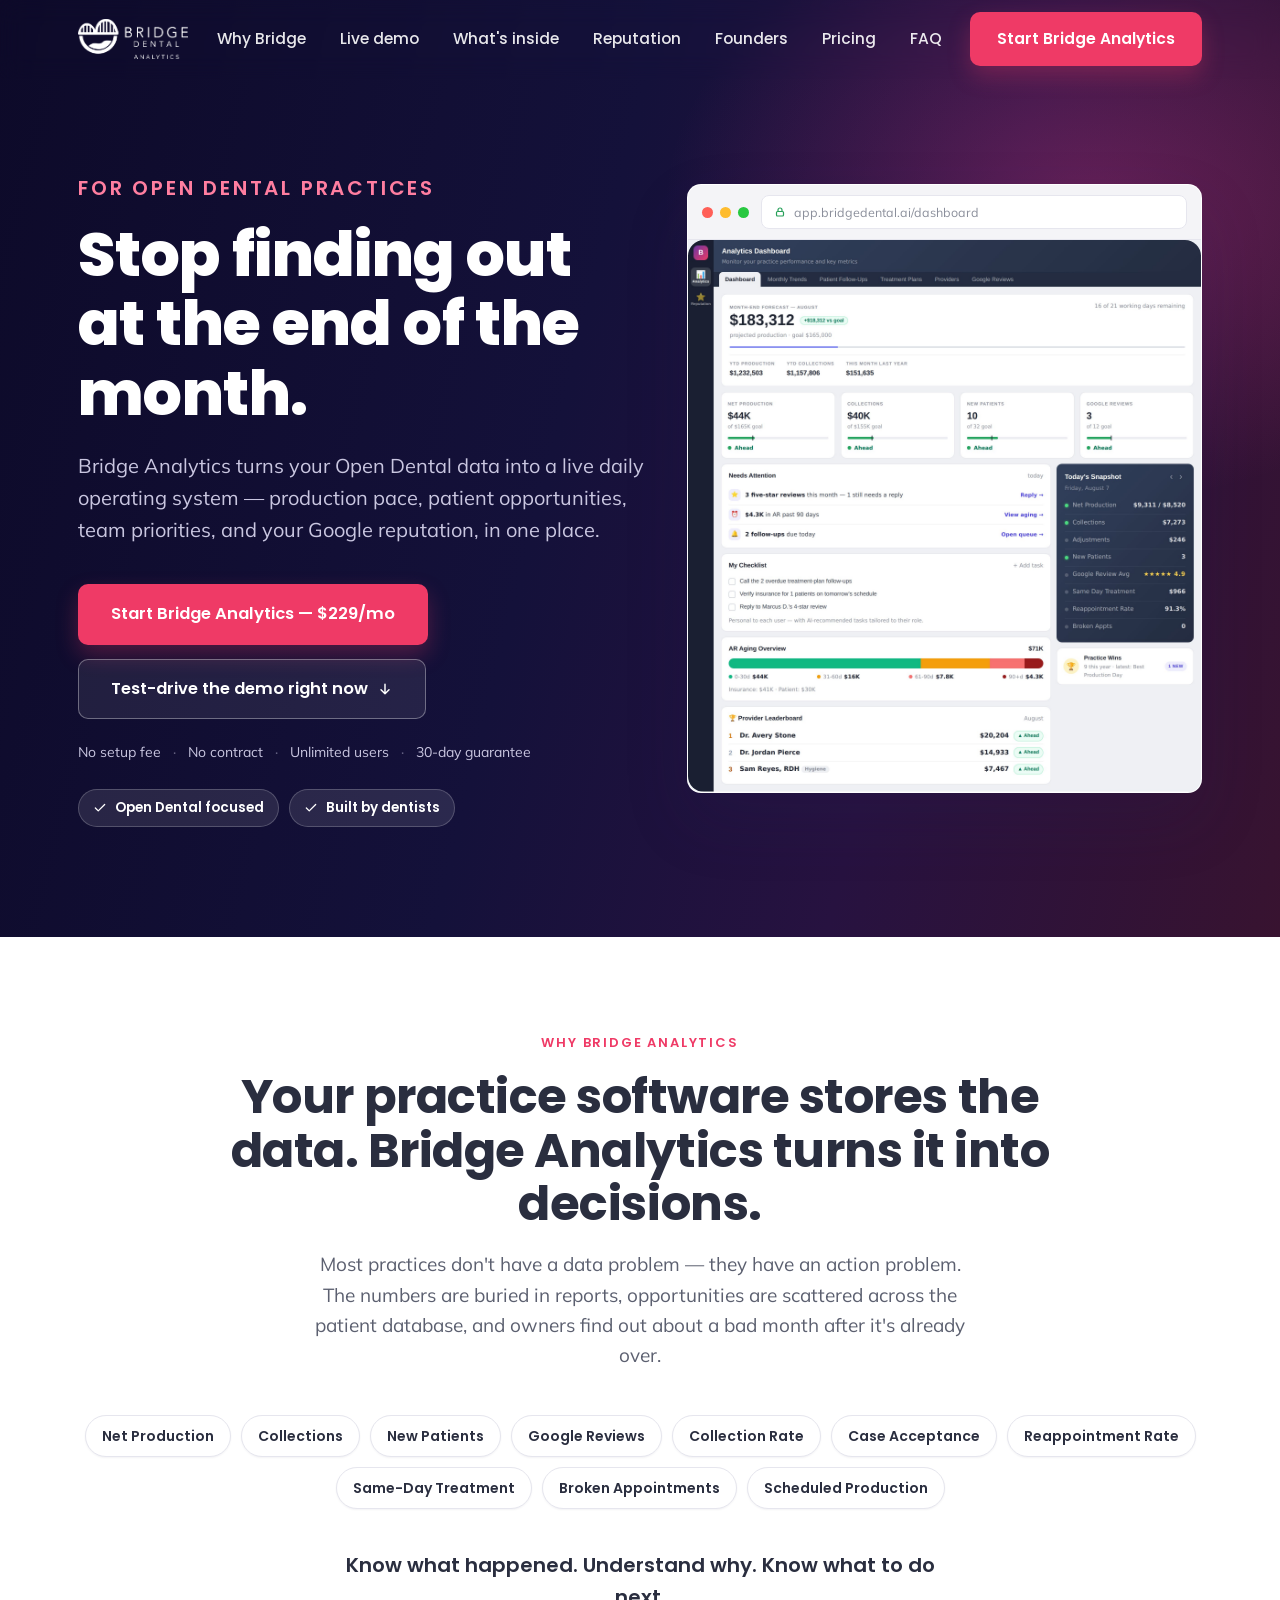
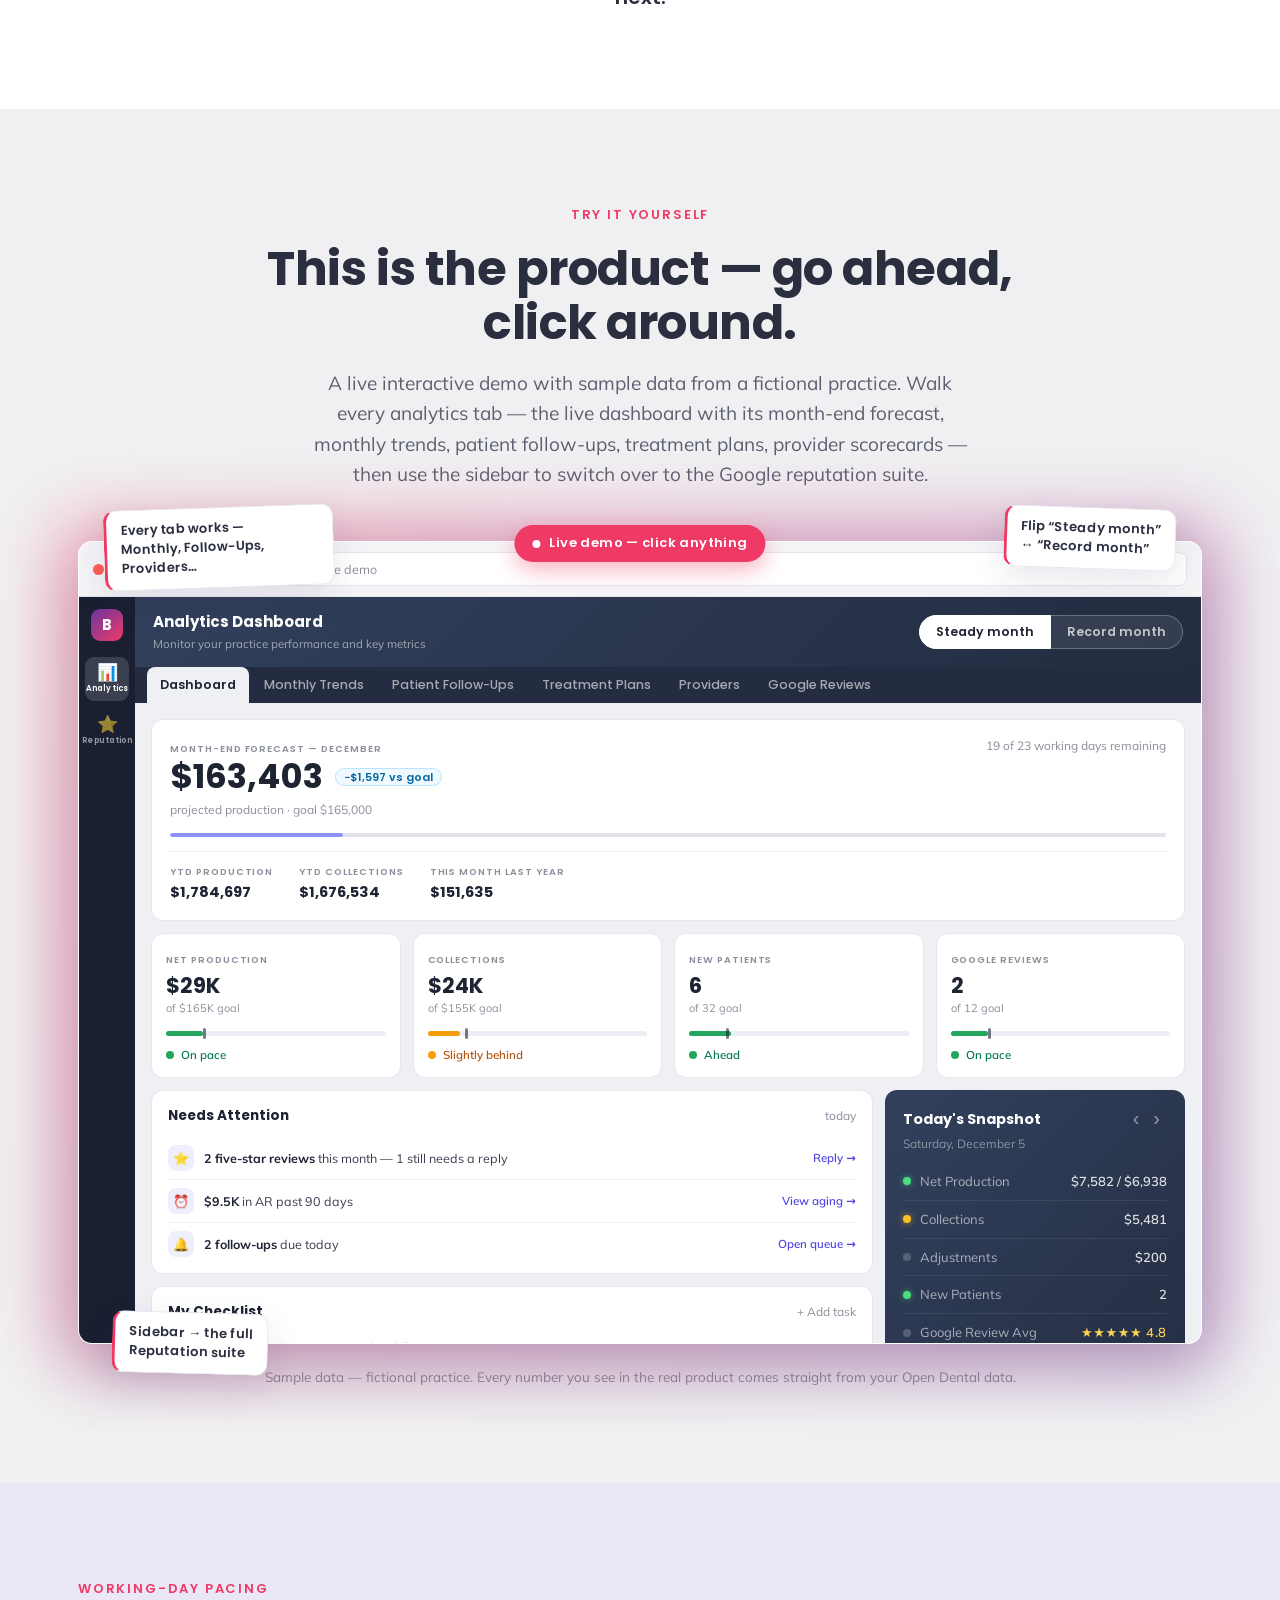
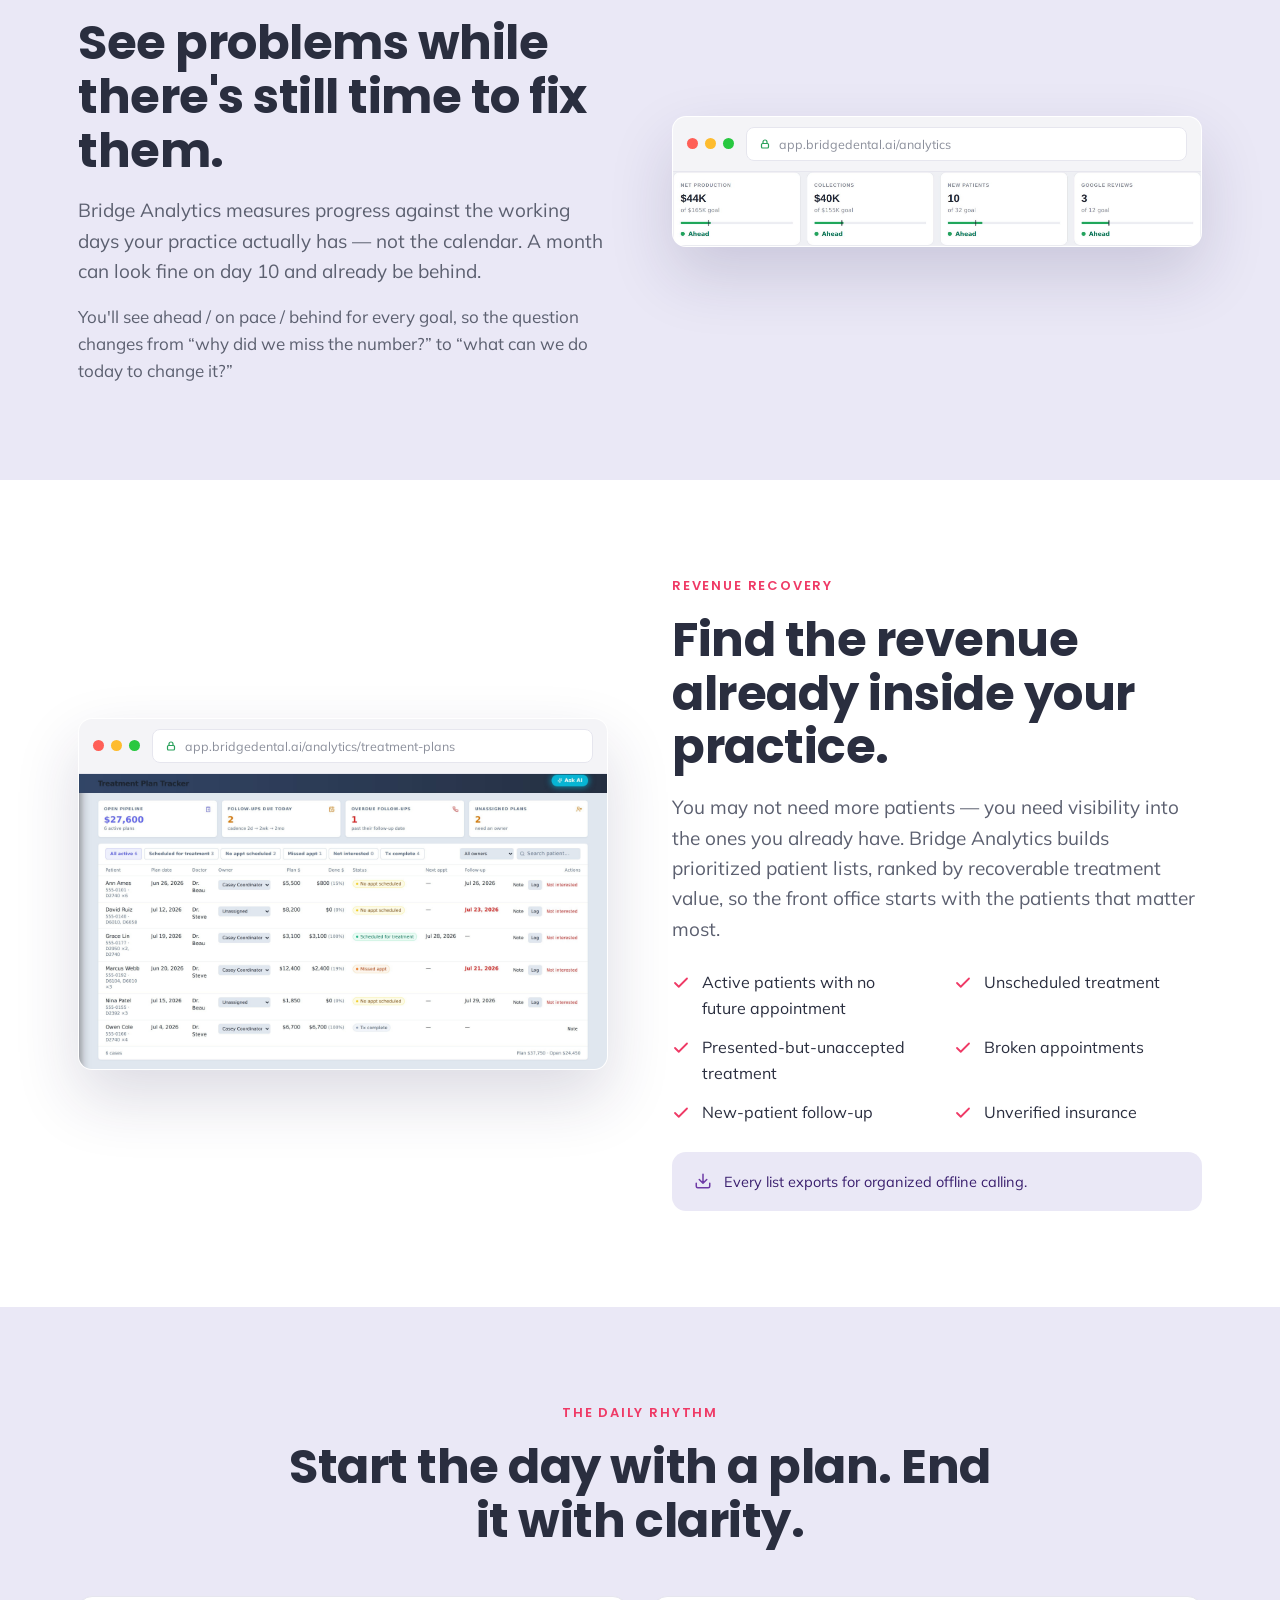
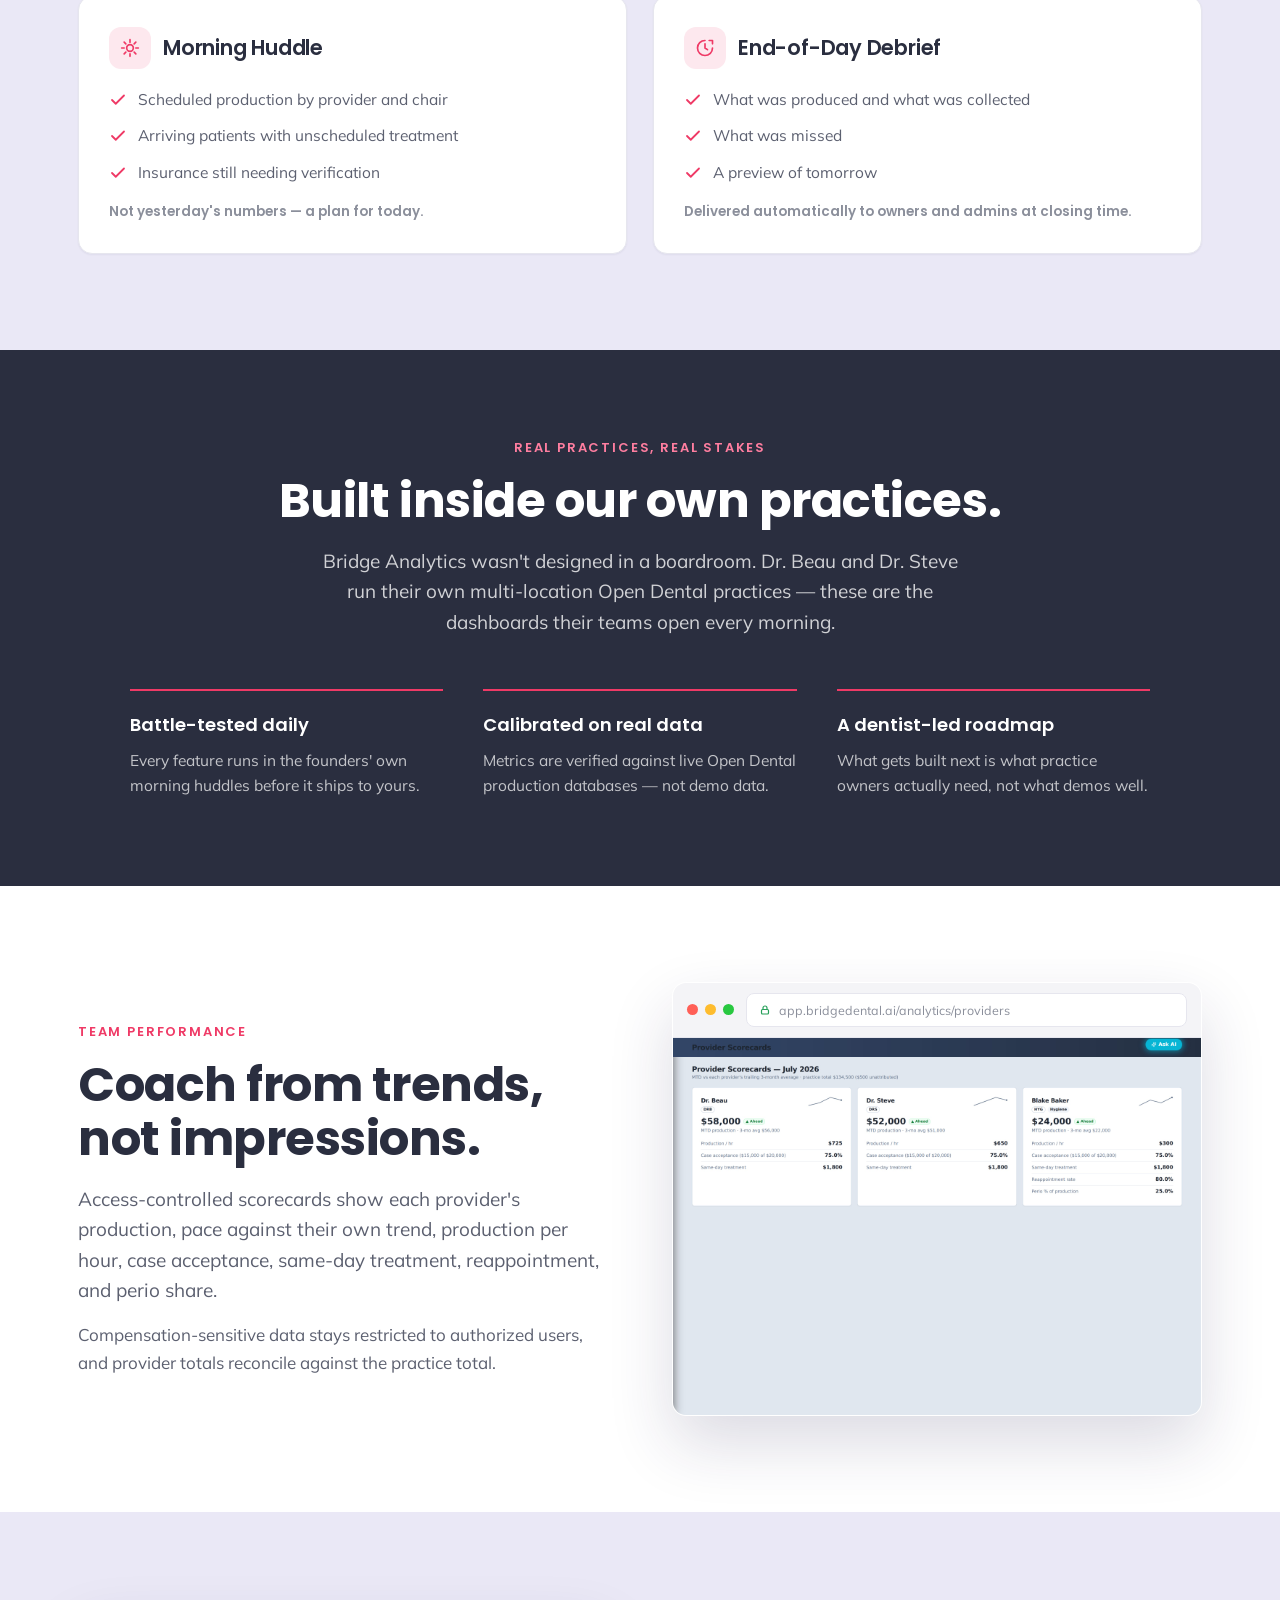
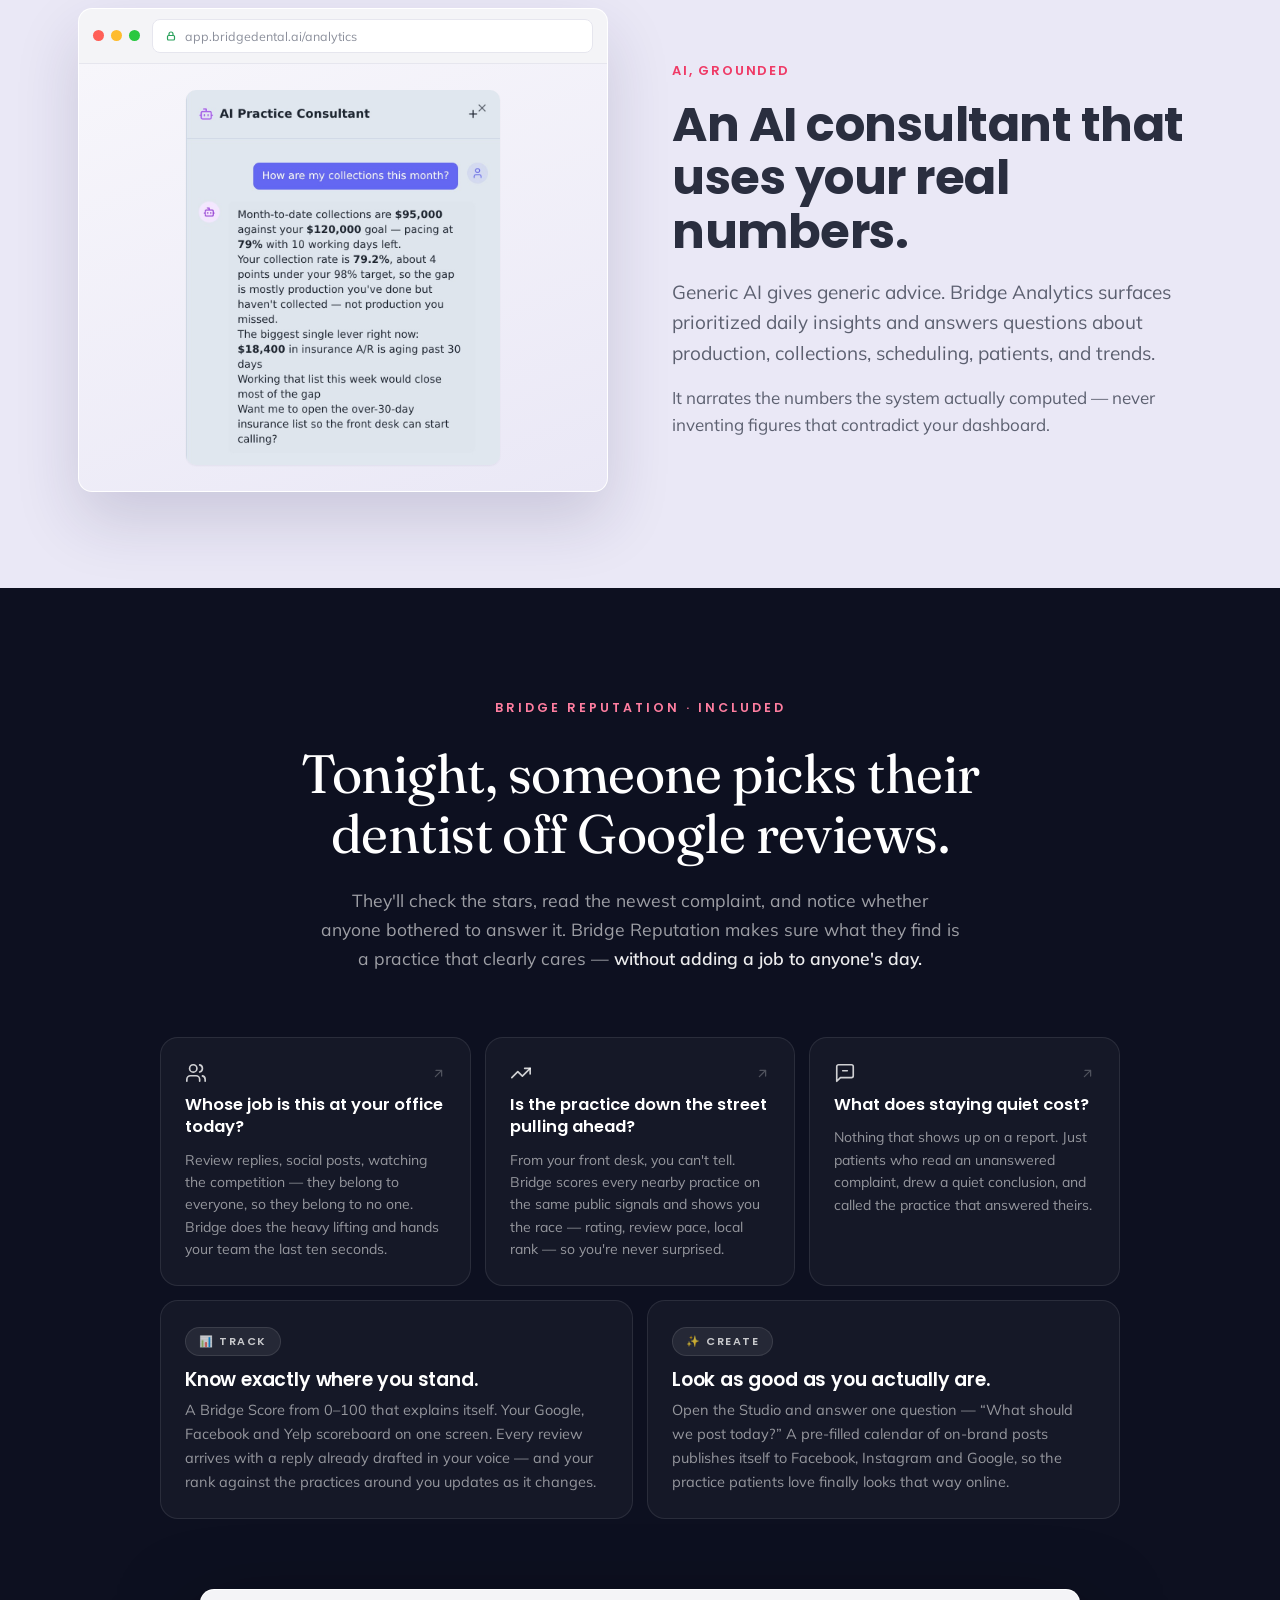
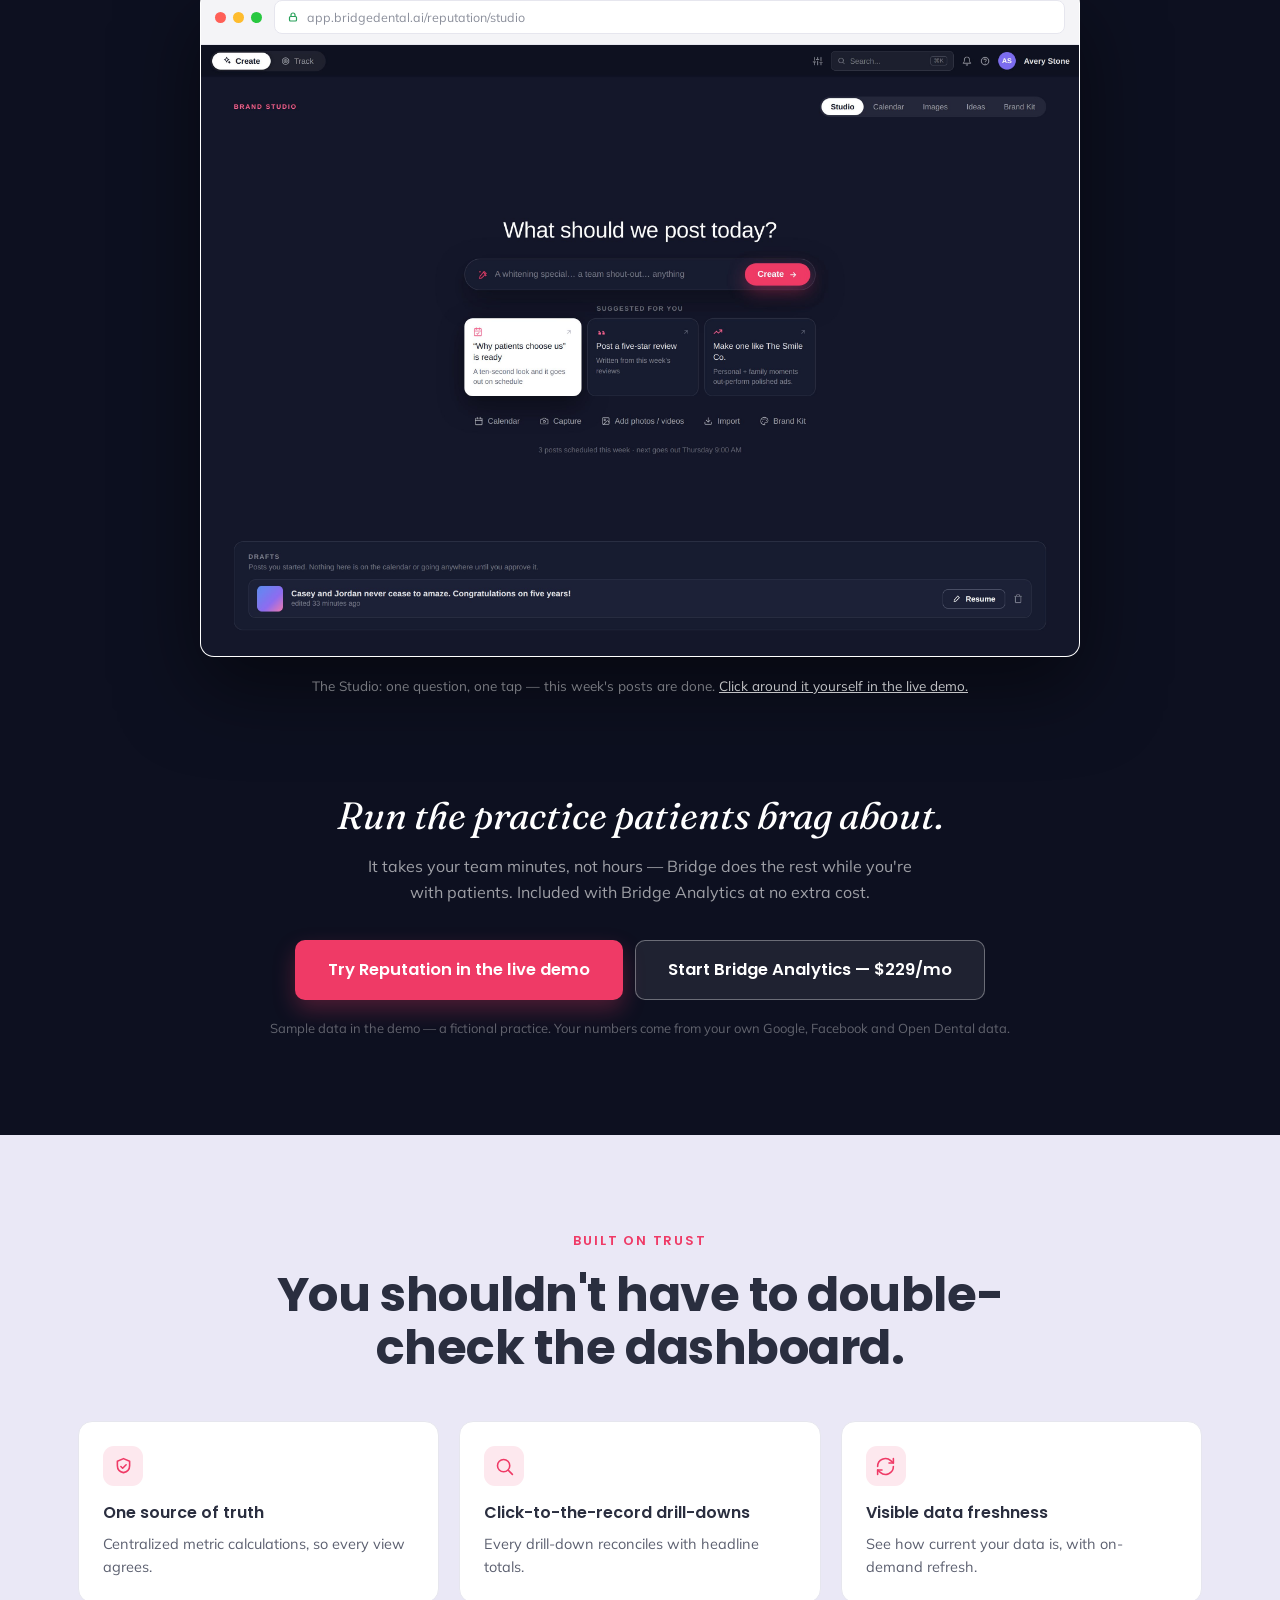
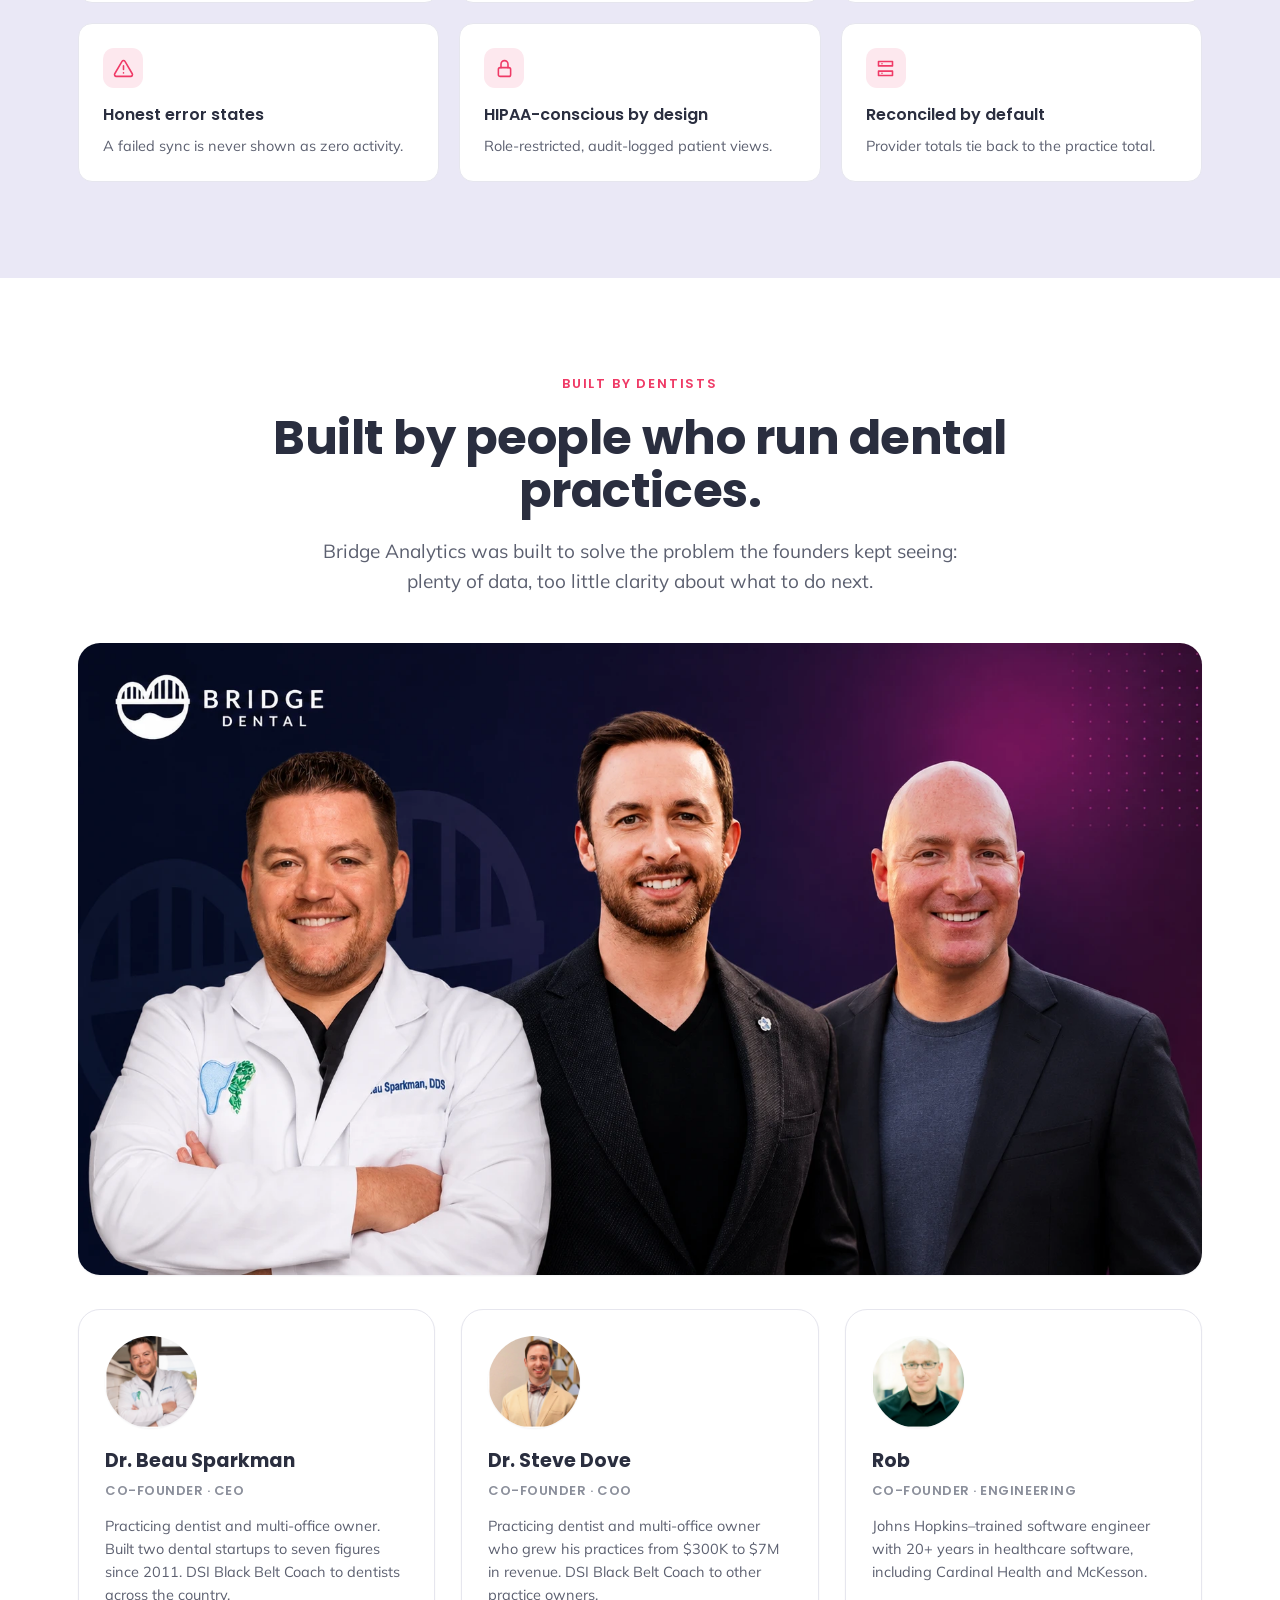
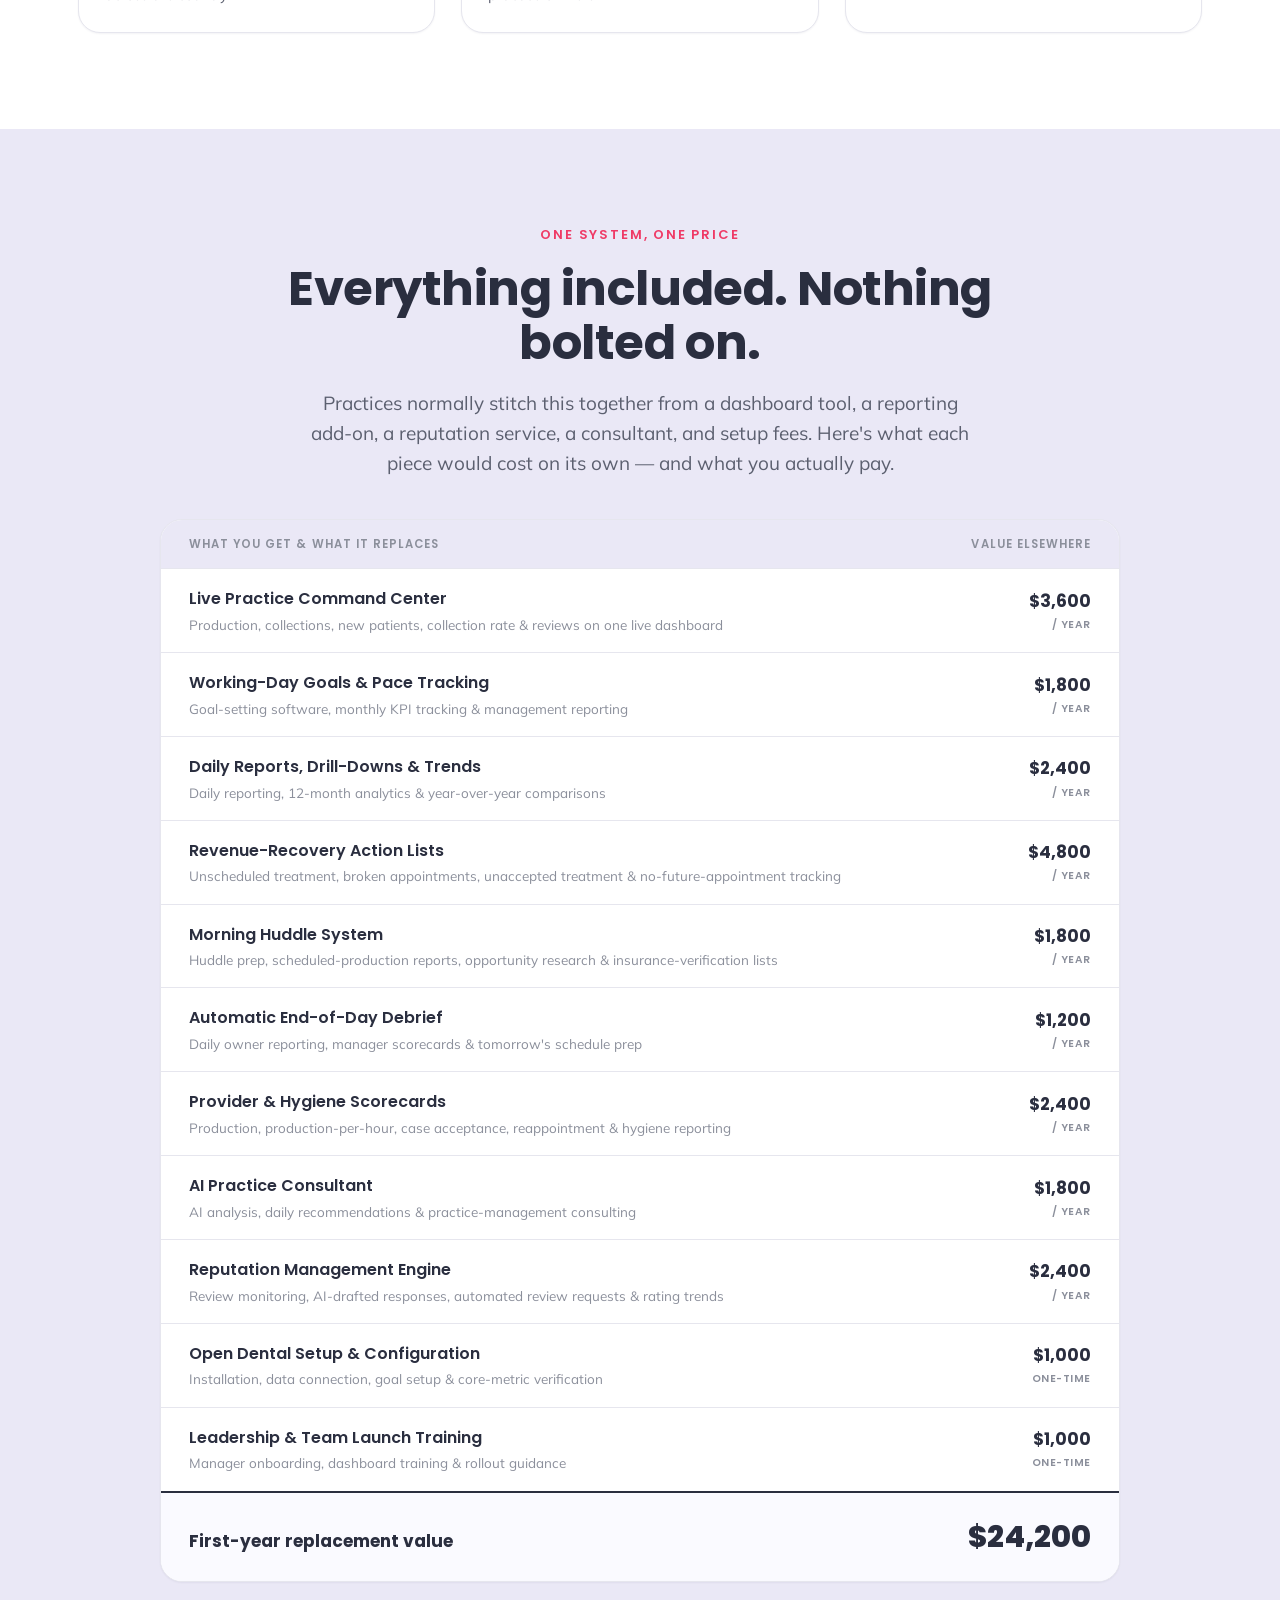
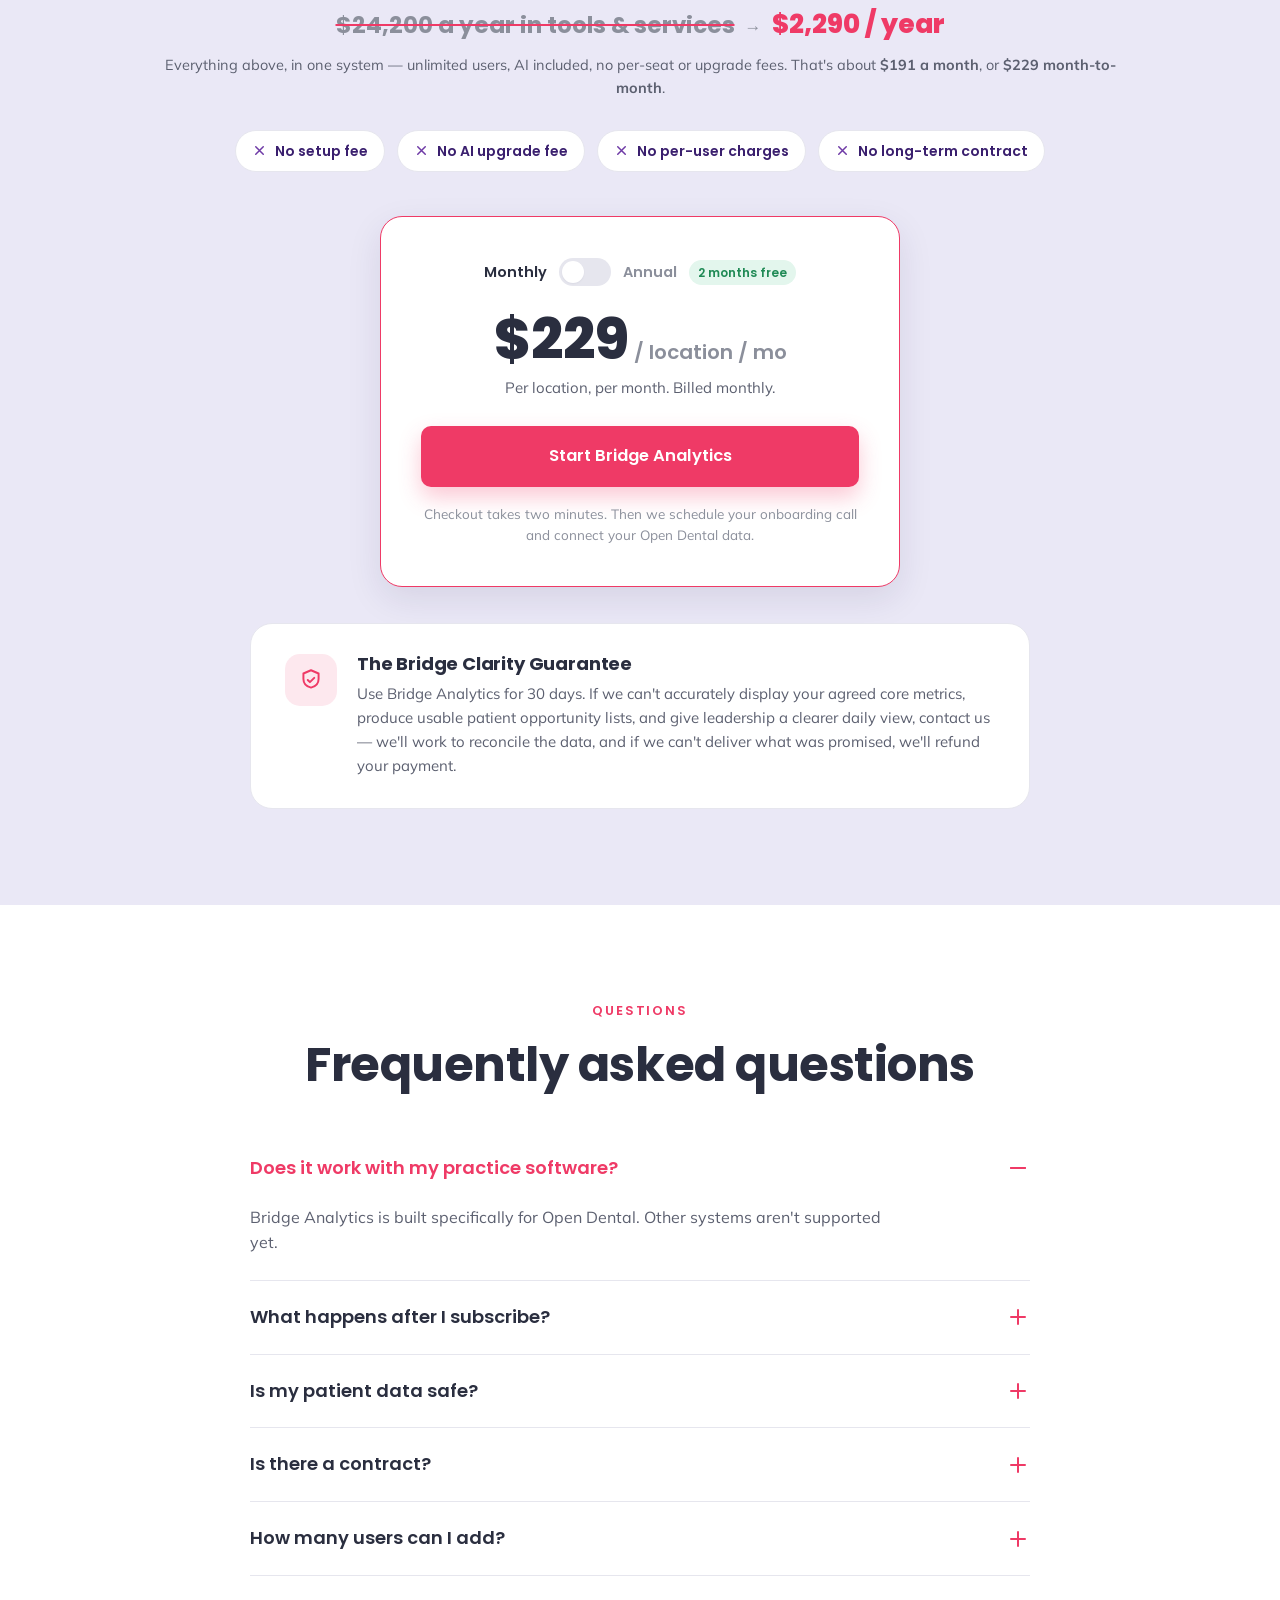
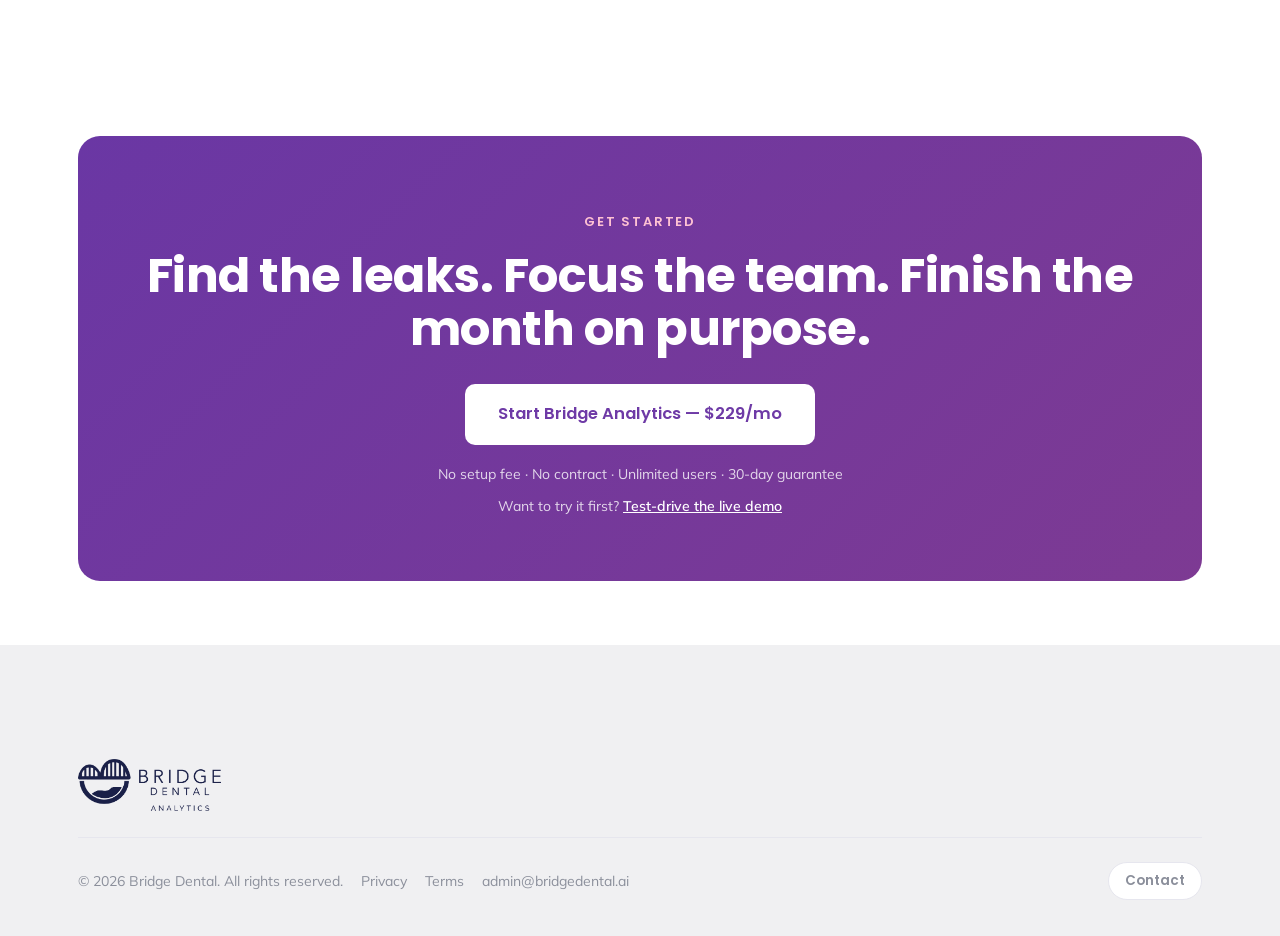
==== commit 37a547eb: "Reputation page: true-to-product screenshots + monochrome icons - Replaced the stylized demo renders" ====
--- a/dashboard/index.html
+++ b/dashboard/index.html
@@ -319,17 +319,17 @@
 
     <div class="repx-qs reveal">
       <div class="repx-q">
-        <span class="qi">🙋<svg width="15" height="15" viewBox="0 0 24 24" fill="none" stroke="currentColor" stroke-width="2" stroke-linecap="round" stroke-linejoin="round"><path d="M7 17 17 7M8 7h9v9"/></svg></span>
+        <span class="qi"><svg width="22" height="22" viewBox="0 0 24 24" fill="none" stroke="rgba(255,255,255,.8)" stroke-width="1.8" stroke-linecap="round" stroke-linejoin="round"><path d="M16 21v-2a4 4 0 0 0-4-4H6a4 4 0 0 0-4 4v2"/><circle cx="9" cy="7" r="4"/><path d="M22 21v-2a4 4 0 0 0-3-3.87"/><path d="M16 3.13a4 4 0 0 1 0 7.75"/></svg><svg width="15" height="15" viewBox="0 0 24 24" fill="none" stroke="currentColor" stroke-width="2" stroke-linecap="round" stroke-linejoin="round"><path d="M7 17 17 7M8 7h9v9"/></svg></span>
         <b>Whose job is this at your office today?</b>
         <p>Review replies, social posts, watching the competition — they belong to everyone, so they belong to no one. Bridge does the heavy lifting and hands your team the last ten seconds.</p>
       </div>
       <div class="repx-q">
-        <span class="qi">📊<svg width="15" height="15" viewBox="0 0 24 24" fill="none" stroke="currentColor" stroke-width="2" stroke-linecap="round" stroke-linejoin="round"><path d="M7 17 17 7M8 7h9v9"/></svg></span>
+        <span class="qi"><svg width="22" height="22" viewBox="0 0 24 24" fill="none" stroke="rgba(255,255,255,.8)" stroke-width="1.8" stroke-linecap="round" stroke-linejoin="round"><path d="m22 7-8.5 8.5-5-5L2 17"/><path d="M16 7h6v6"/></svg><svg width="15" height="15" viewBox="0 0 24 24" fill="none" stroke="currentColor" stroke-width="2" stroke-linecap="round" stroke-linejoin="round"><path d="M7 17 17 7M8 7h9v9"/></svg></span>
         <b>Is the practice down the street pulling ahead?</b>
         <p>From your front desk, you can't tell. Bridge scores every nearby practice on the same public signals and shows you the race — rating, review pace, local rank — so you're never surprised.</p>
       </div>
       <div class="repx-q">
-        <span class="qi">🤍<svg width="15" height="15" viewBox="0 0 24 24" fill="none" stroke="currentColor" stroke-width="2" stroke-linecap="round" stroke-linejoin="round"><path d="M7 17 17 7M8 7h9v9"/></svg></span>
+        <span class="qi"><svg width="22" height="22" viewBox="0 0 24 24" fill="none" stroke="rgba(255,255,255,.8)" stroke-width="1.8" stroke-linecap="round" stroke-linejoin="round"><path d="M21 15a2 2 0 0 1-2 2H7l-4 4V5a2 2 0 0 1 2-2h14a2 2 0 0 1 2 2z"/><path d="M9.5 9.5h5"/></svg><svg width="15" height="15" viewBox="0 0 24 24" fill="none" stroke="currentColor" stroke-width="2" stroke-linecap="round" stroke-linejoin="round"><path d="M7 17 17 7M8 7h9v9"/></svg></span>
         <b>What does staying quiet cost?</b>
         <p>Nothing that shows up on a report. Just patients who read an unanswered complaint, drew a quiet conclusion, and called the practice that answered theirs.</p>
       </div>
@@ -355,7 +355,7 @@
           <span class="browser__addr"><svg width="12" height="12" viewBox="0 0 24 24" fill="none" stroke="currentColor" stroke-width="2.4"><rect x="5" y="11" width="14" height="9" rx="2"/><path d="M8 11V8a4 4 0 0 1 8 0v3"/></svg>app.bridgedental.ai/reputation/studio</span>
         </div>
         <div class="shot shot--img">
-          <img loading="lazy" decoding="async" class="shot__img" style="display:block;width:100%;max-width:100%;height:auto;" src="../assets/app/brand-studio.jpg?v=20260904" alt="Brand Studio — one centered question, “What should we post today?”, a create bar, and three suggested posts" width="2244" height="1354" />
+          <img loading="lazy" decoding="async" class="shot__img" style="display:block;width:100%;max-width:100%;height:auto;" src="../assets/app/brand-studio.jpg?v=20260904b" alt="Brand Studio — one centered question, “What should we post today?”, a create bar, and three suggested posts" width="3000" height="2088" />
         </div>
       </figure>
       <p class="repx-caption">The Studio: one question, one tap — this week's posts are done. <a href="#demo" data-demo-product="reputation" data-demo-mode="create" style="color:rgba(255,255,255,.75); text-decoration:underline;">Click around it yourself in the live demo.</a></p>
